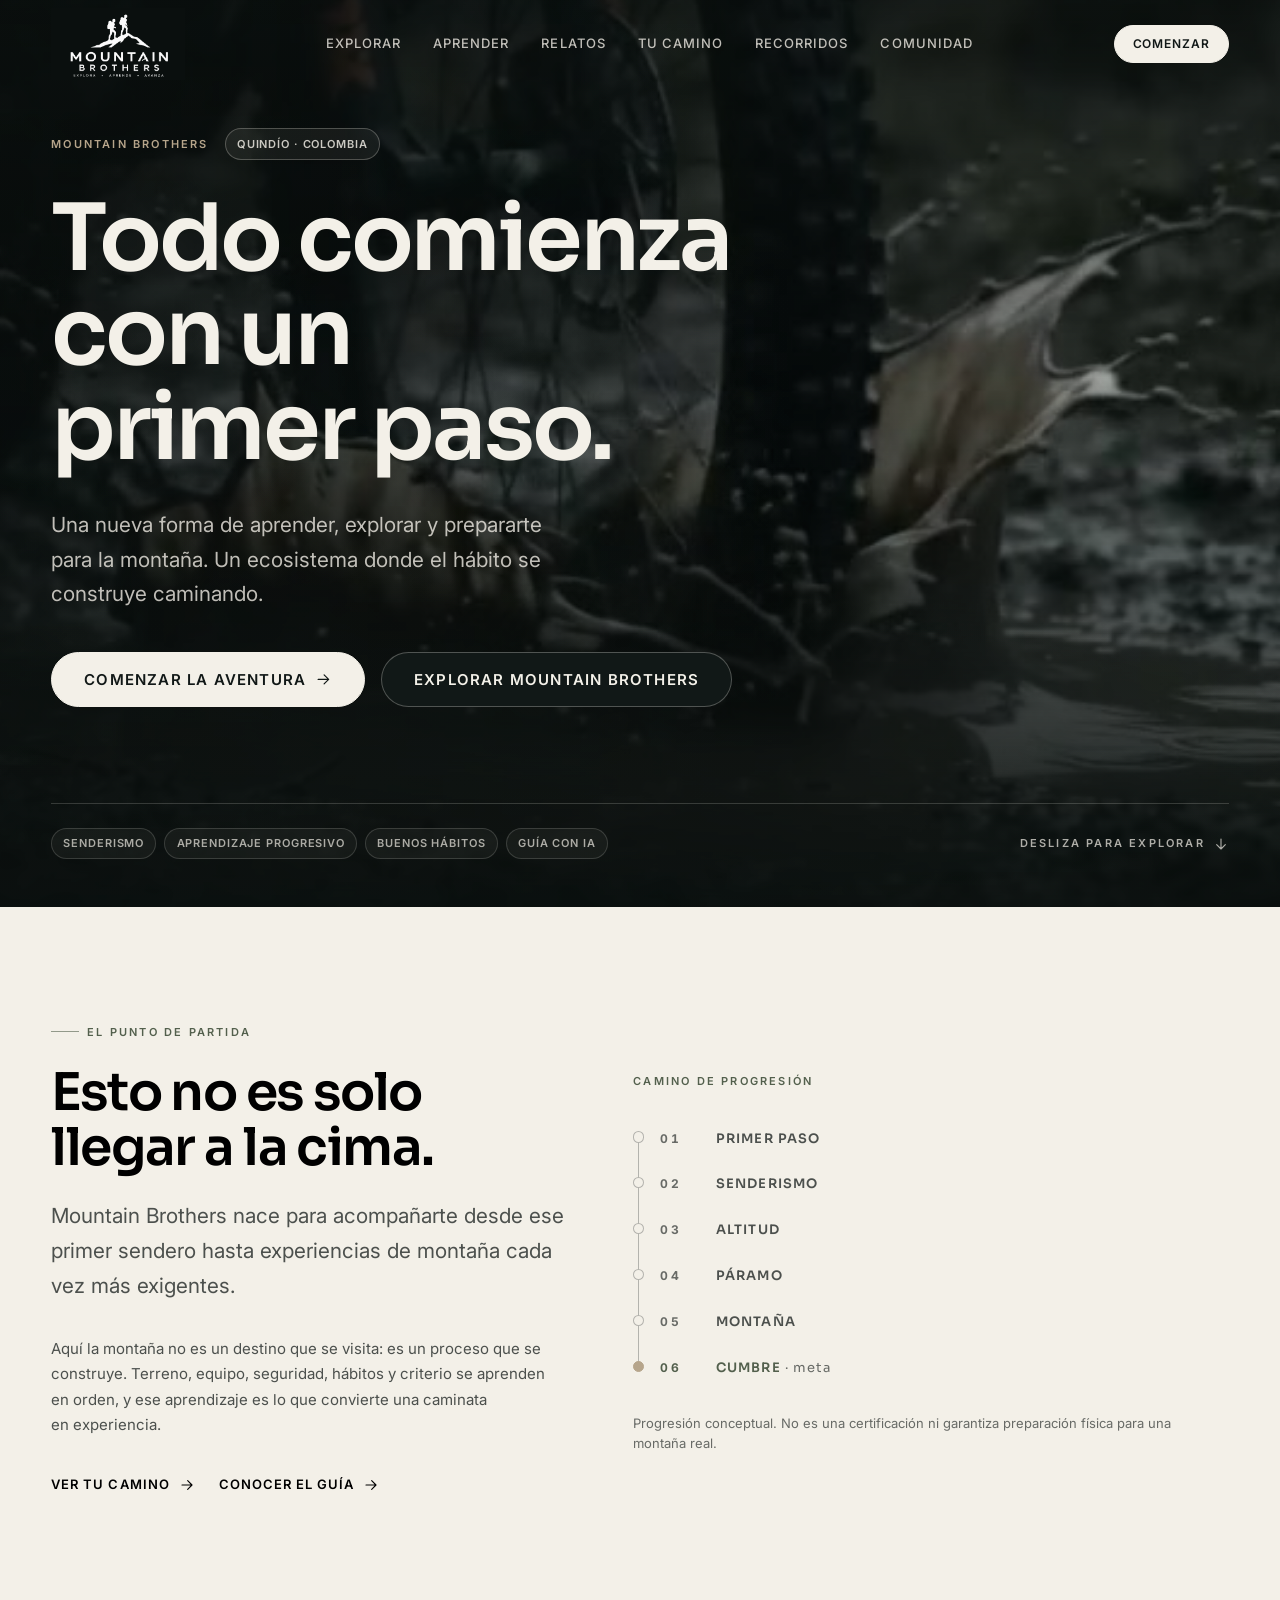
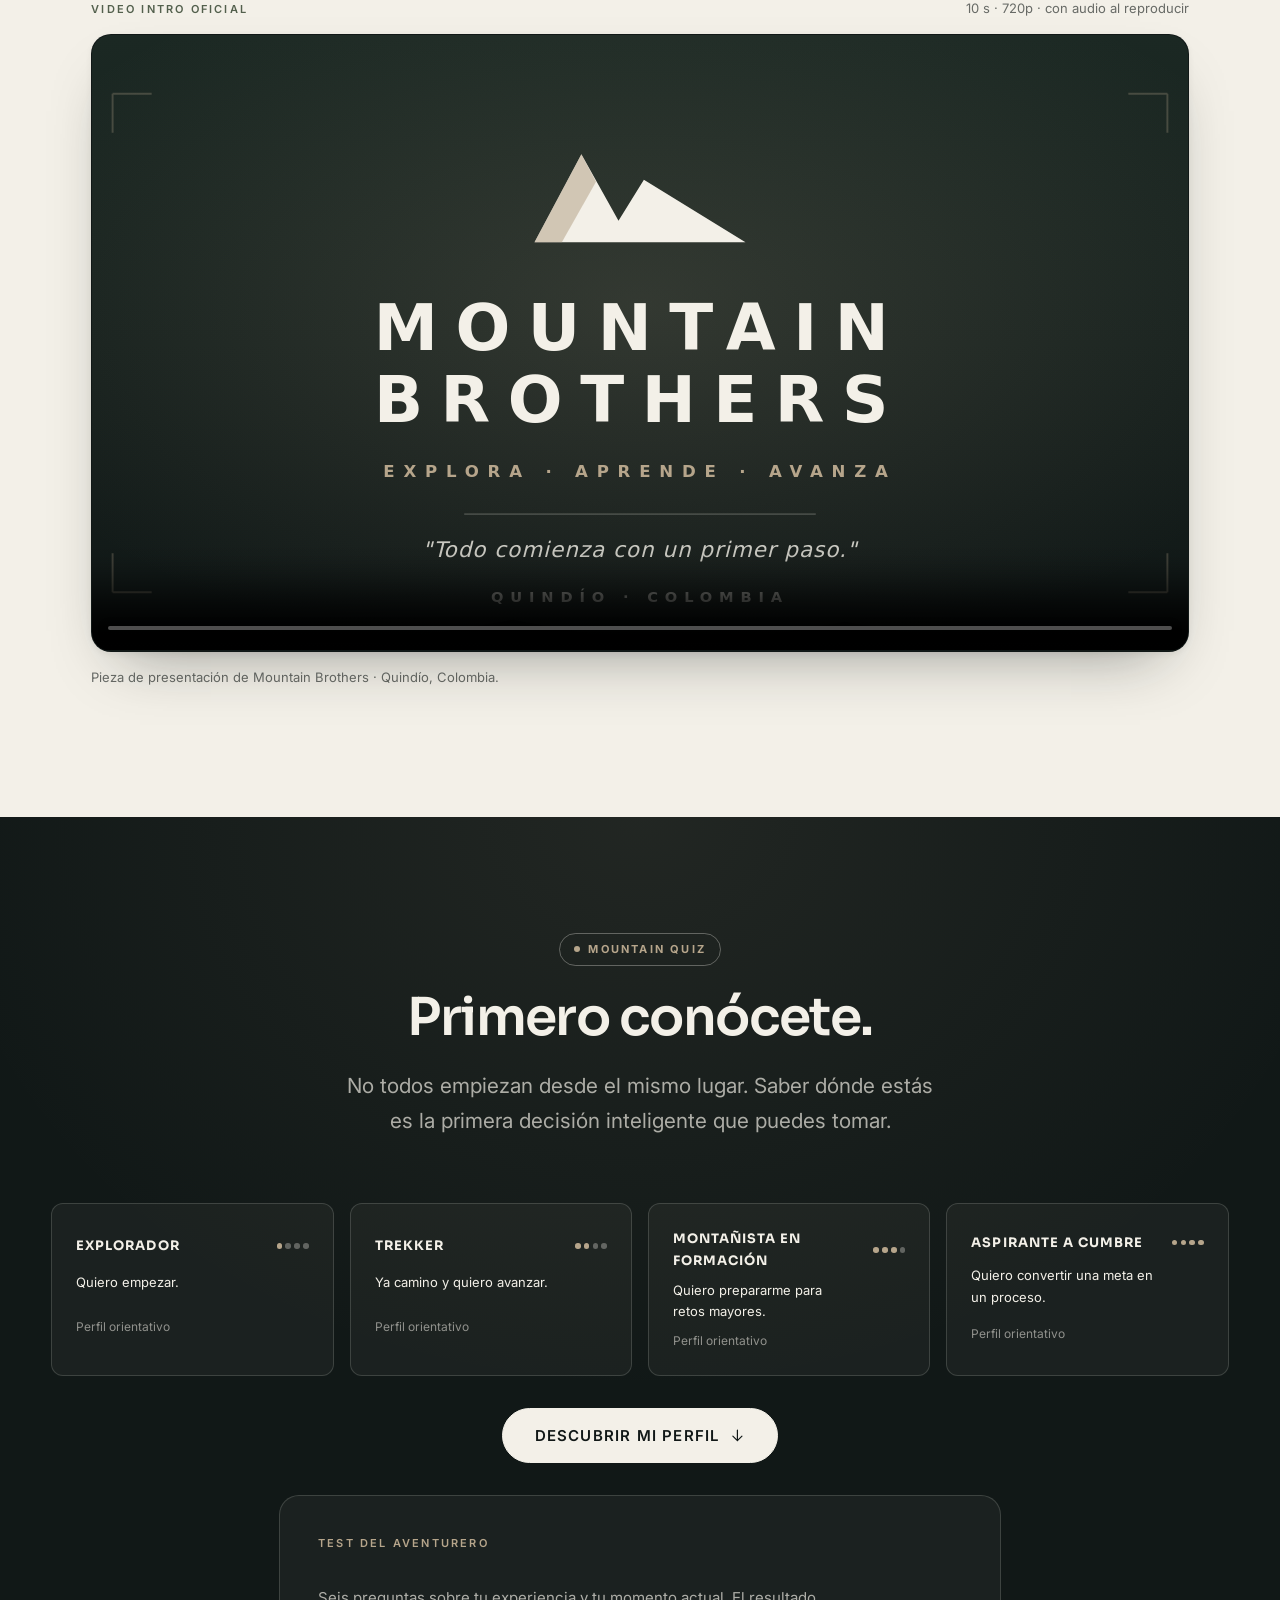
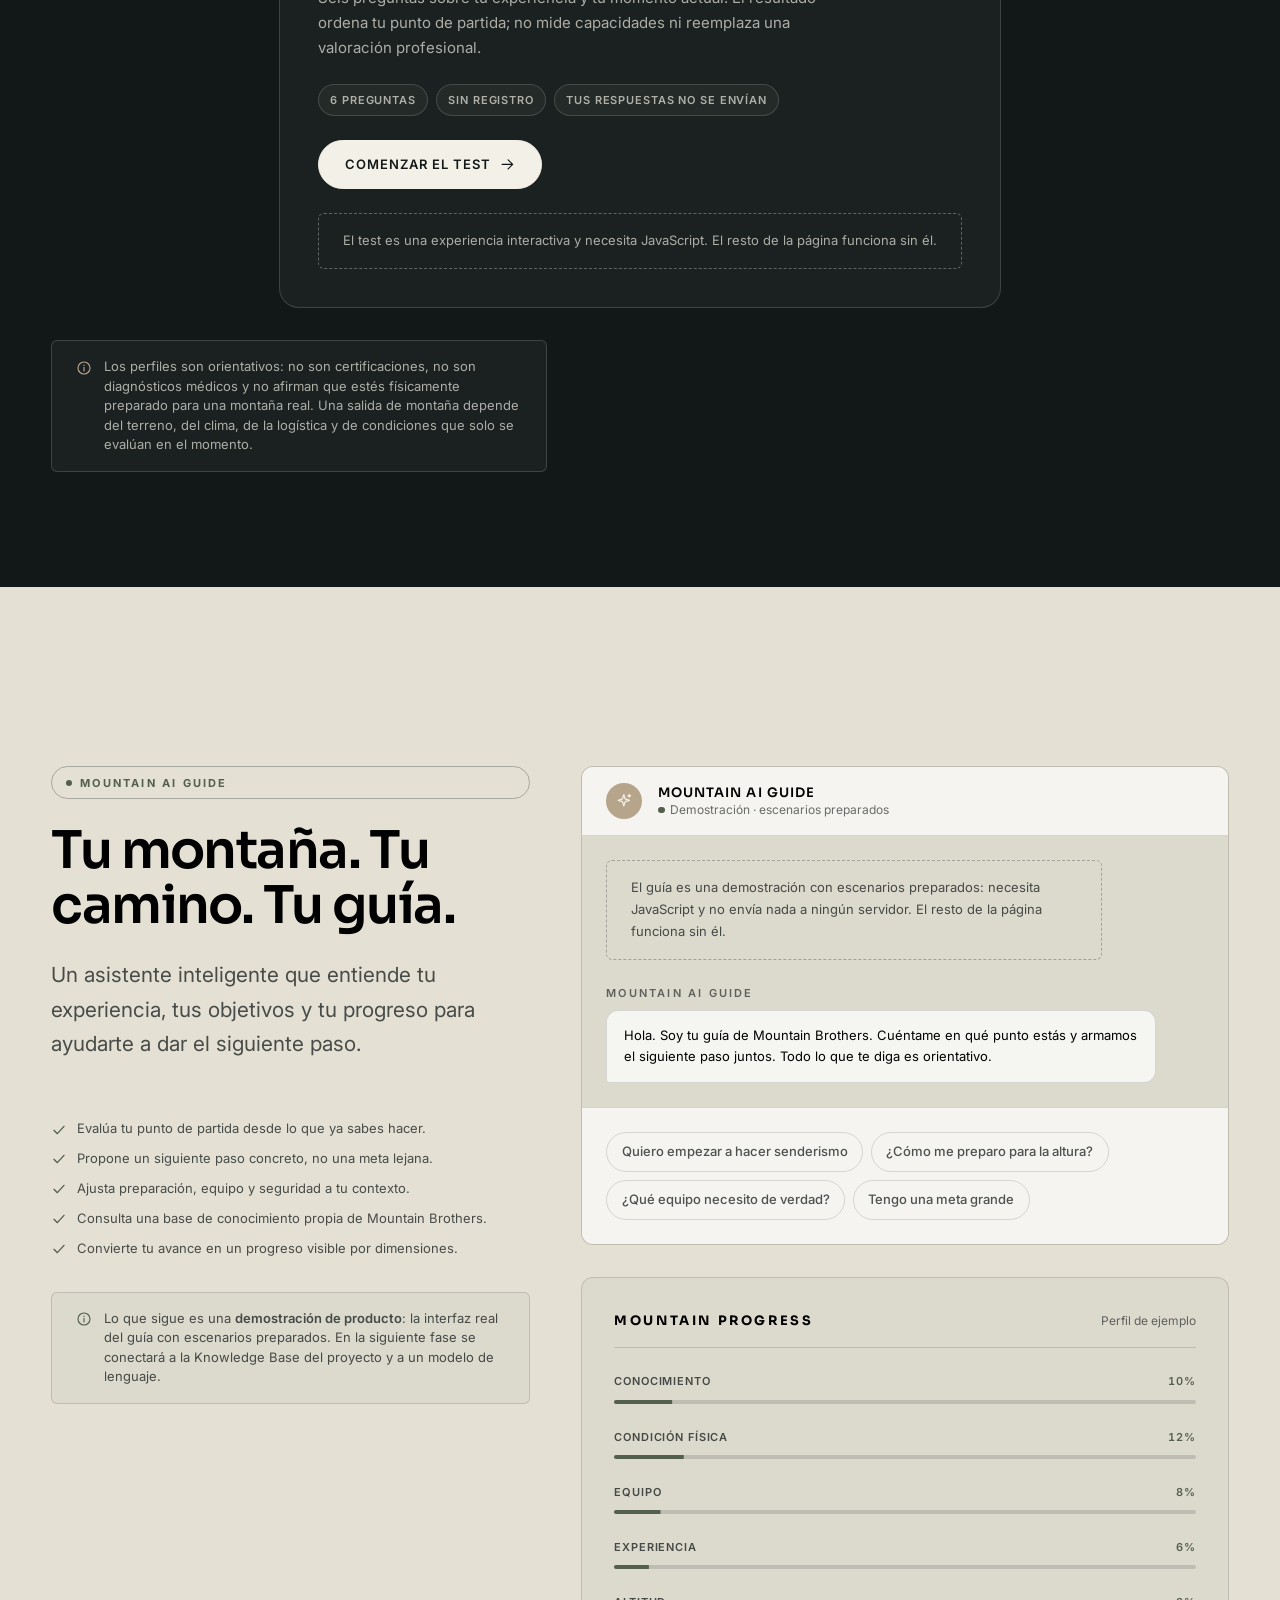
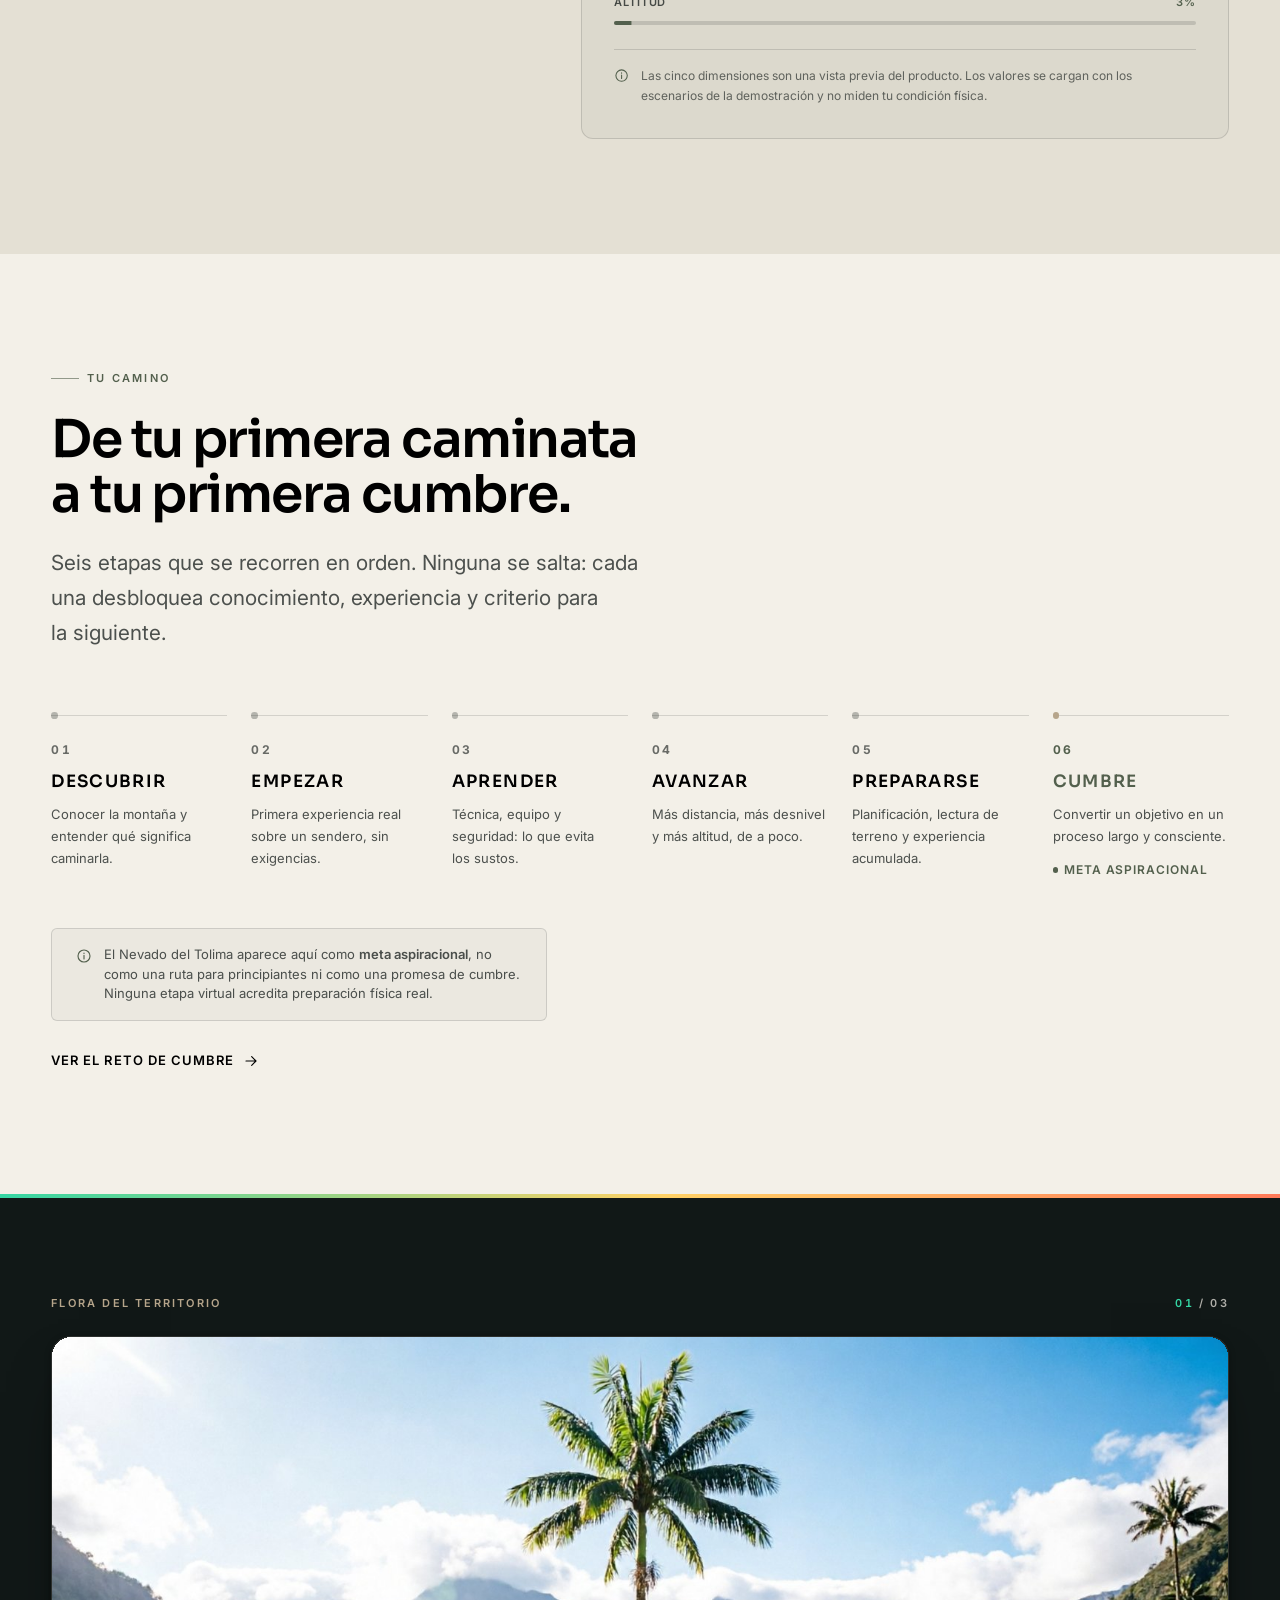
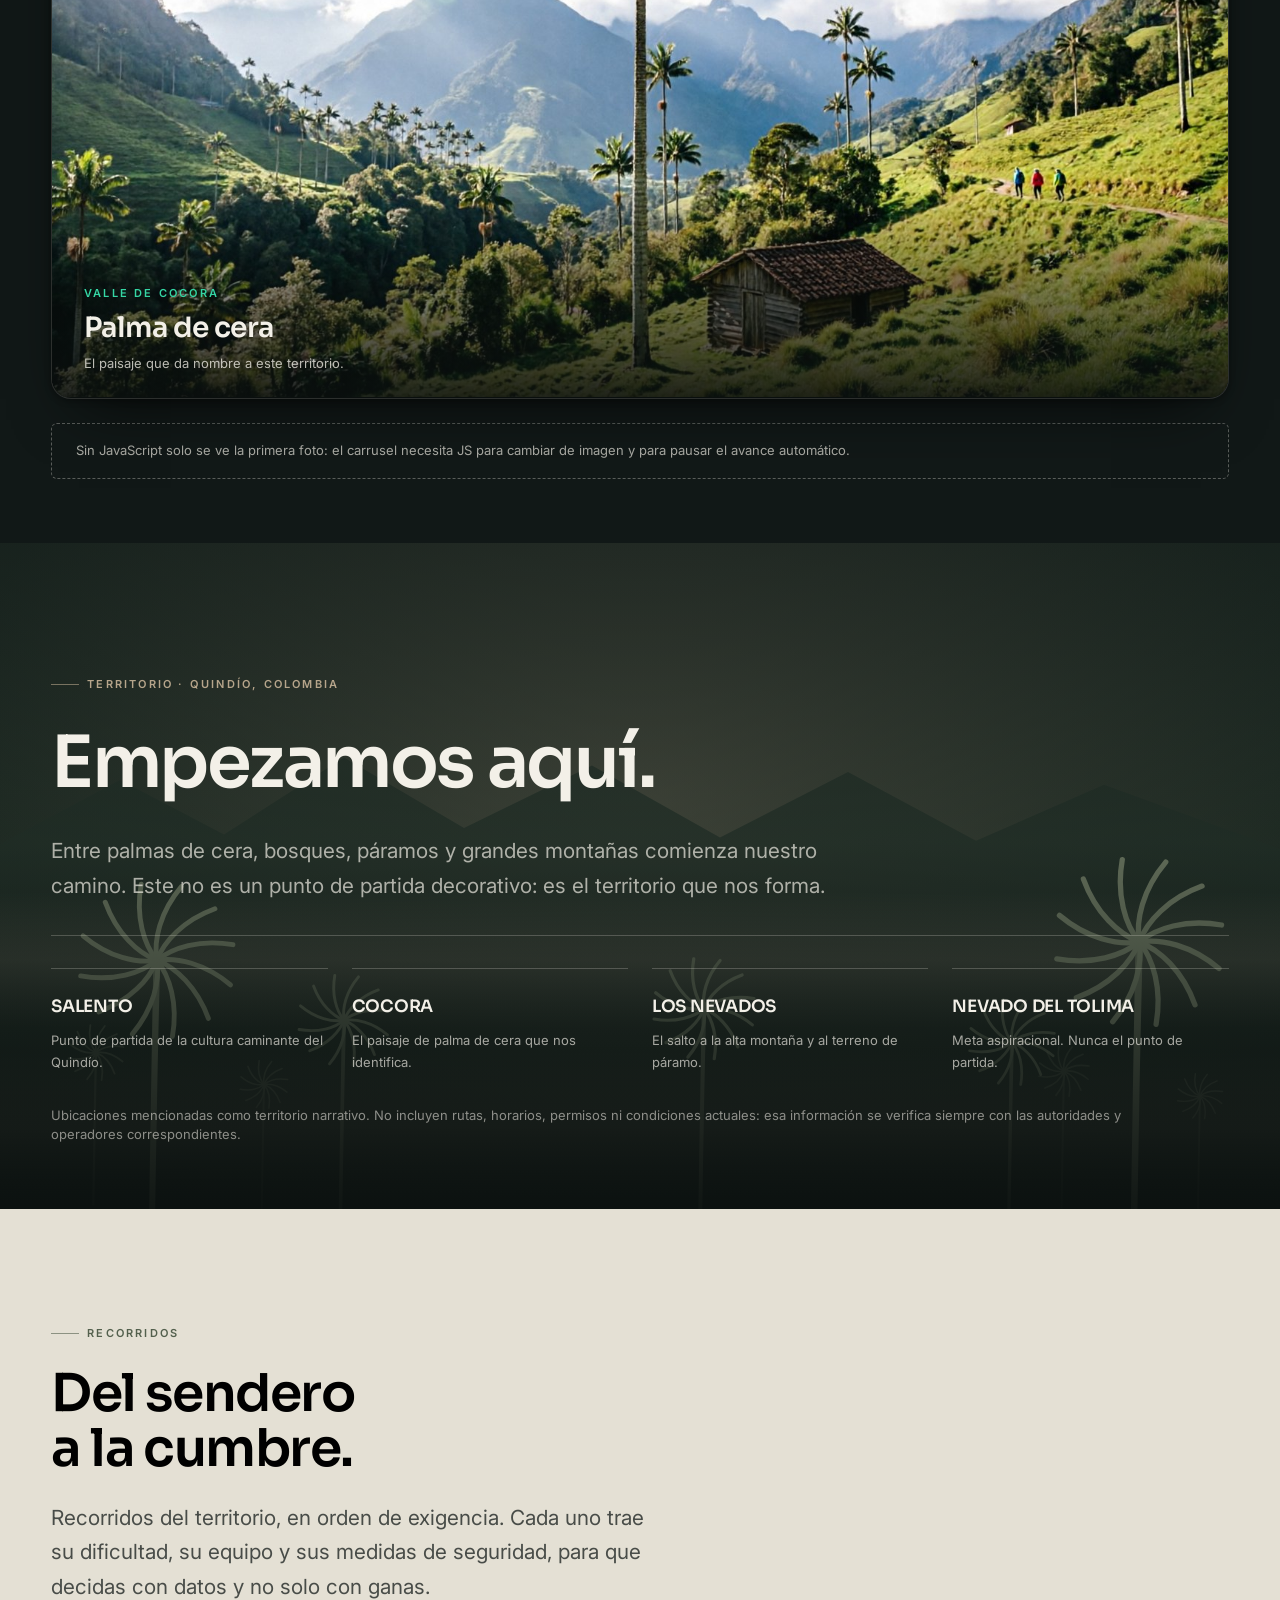
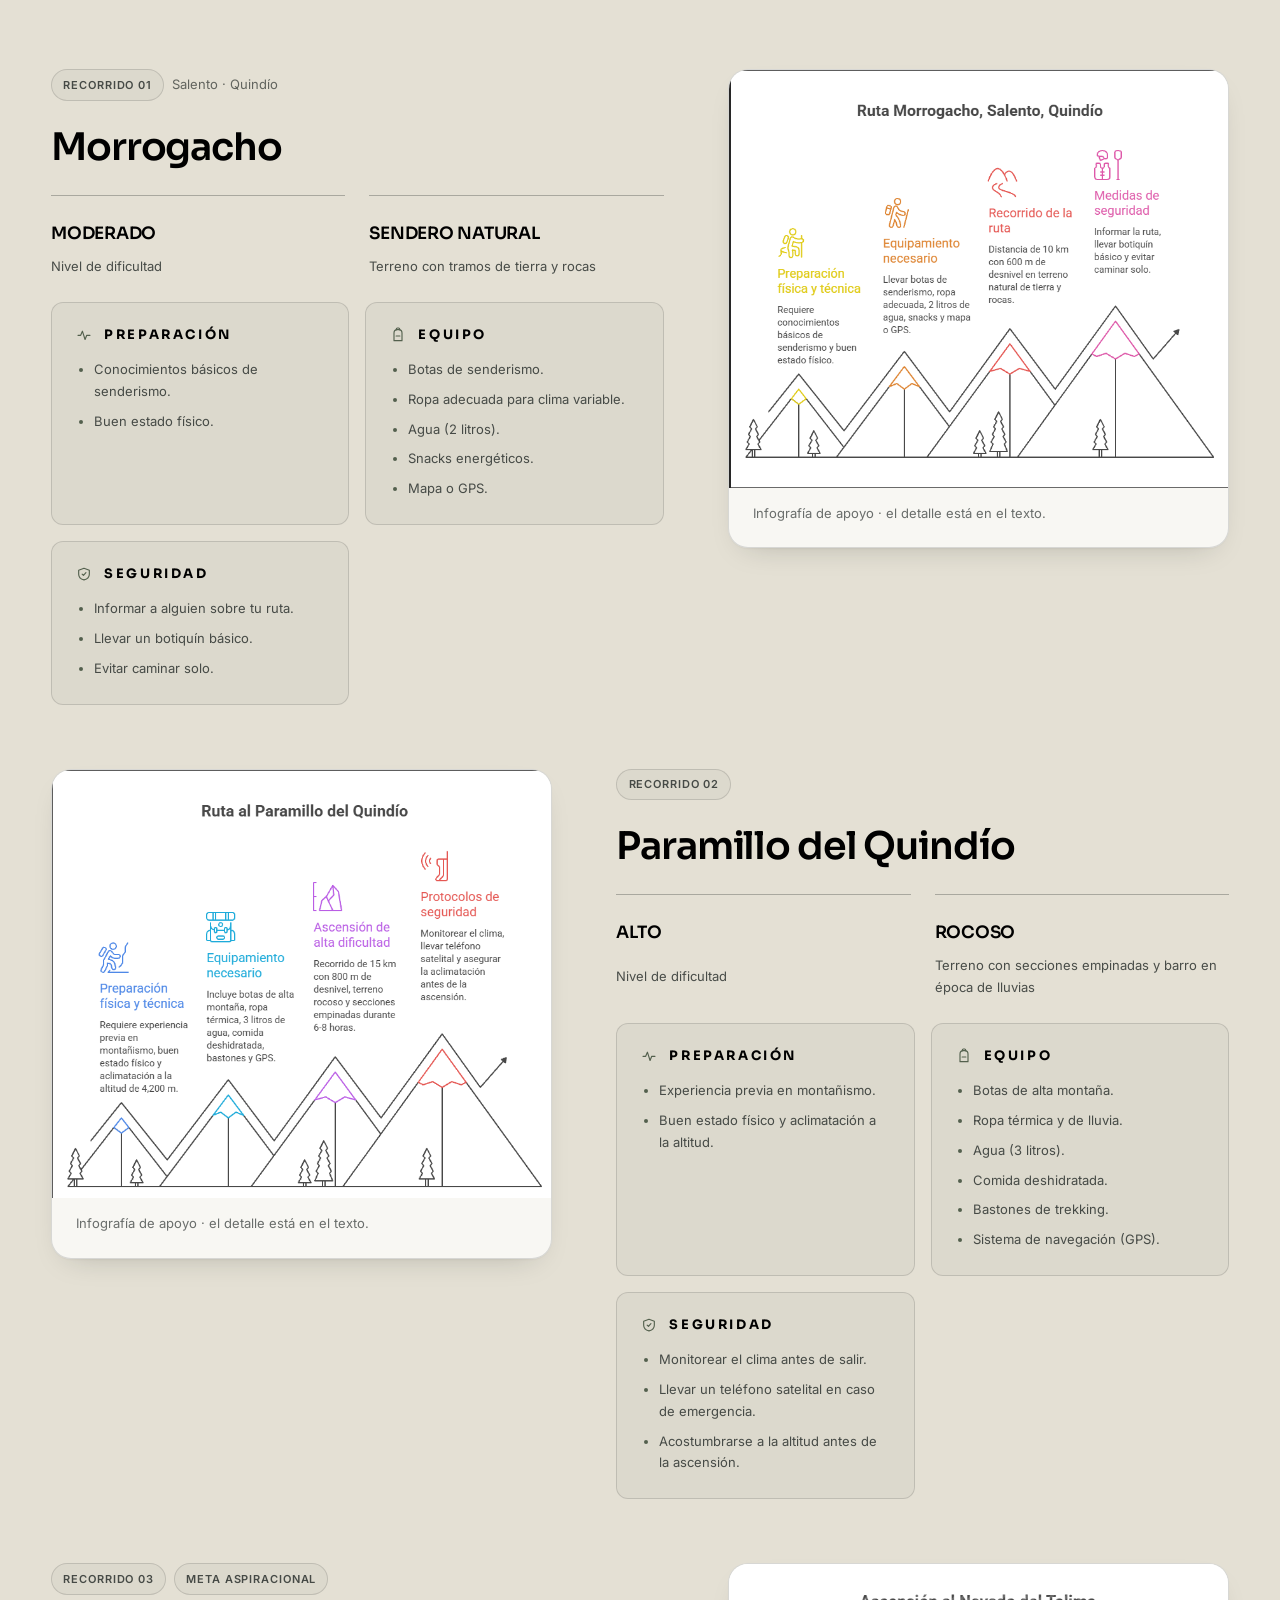
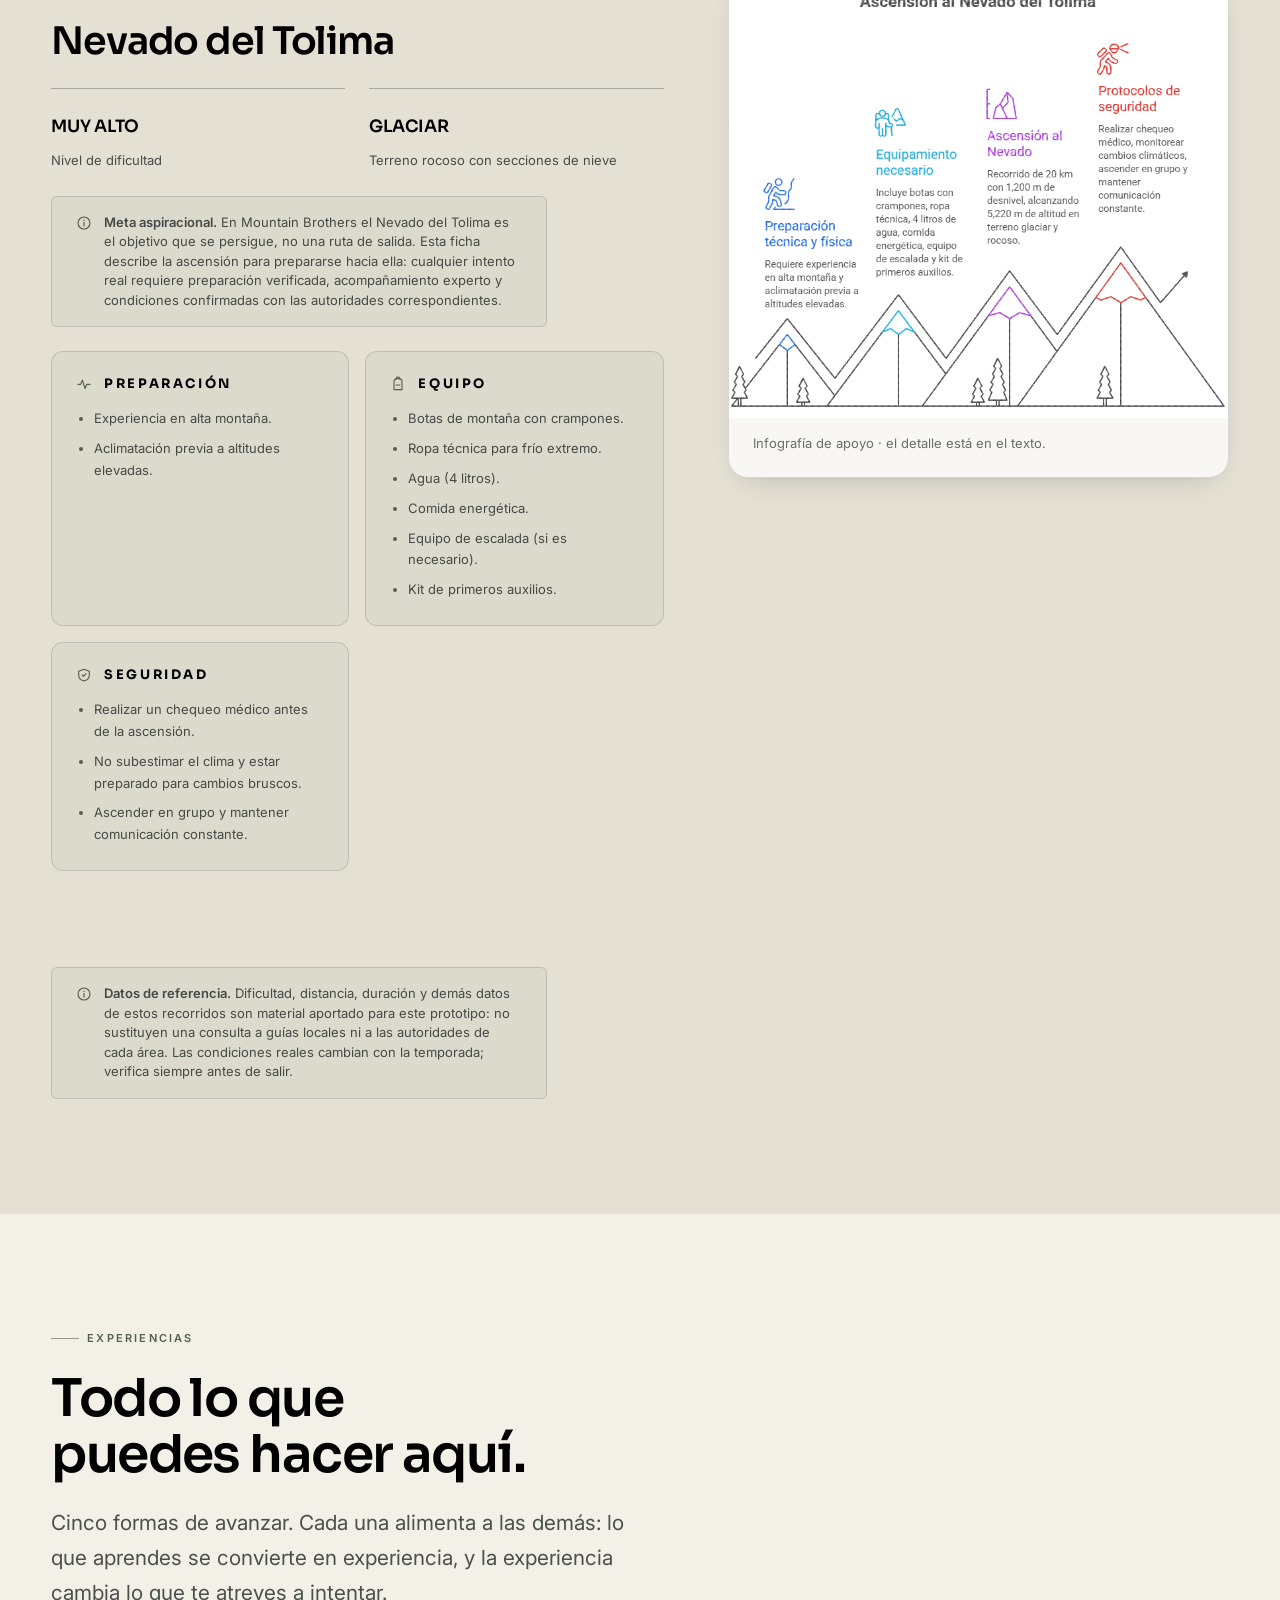
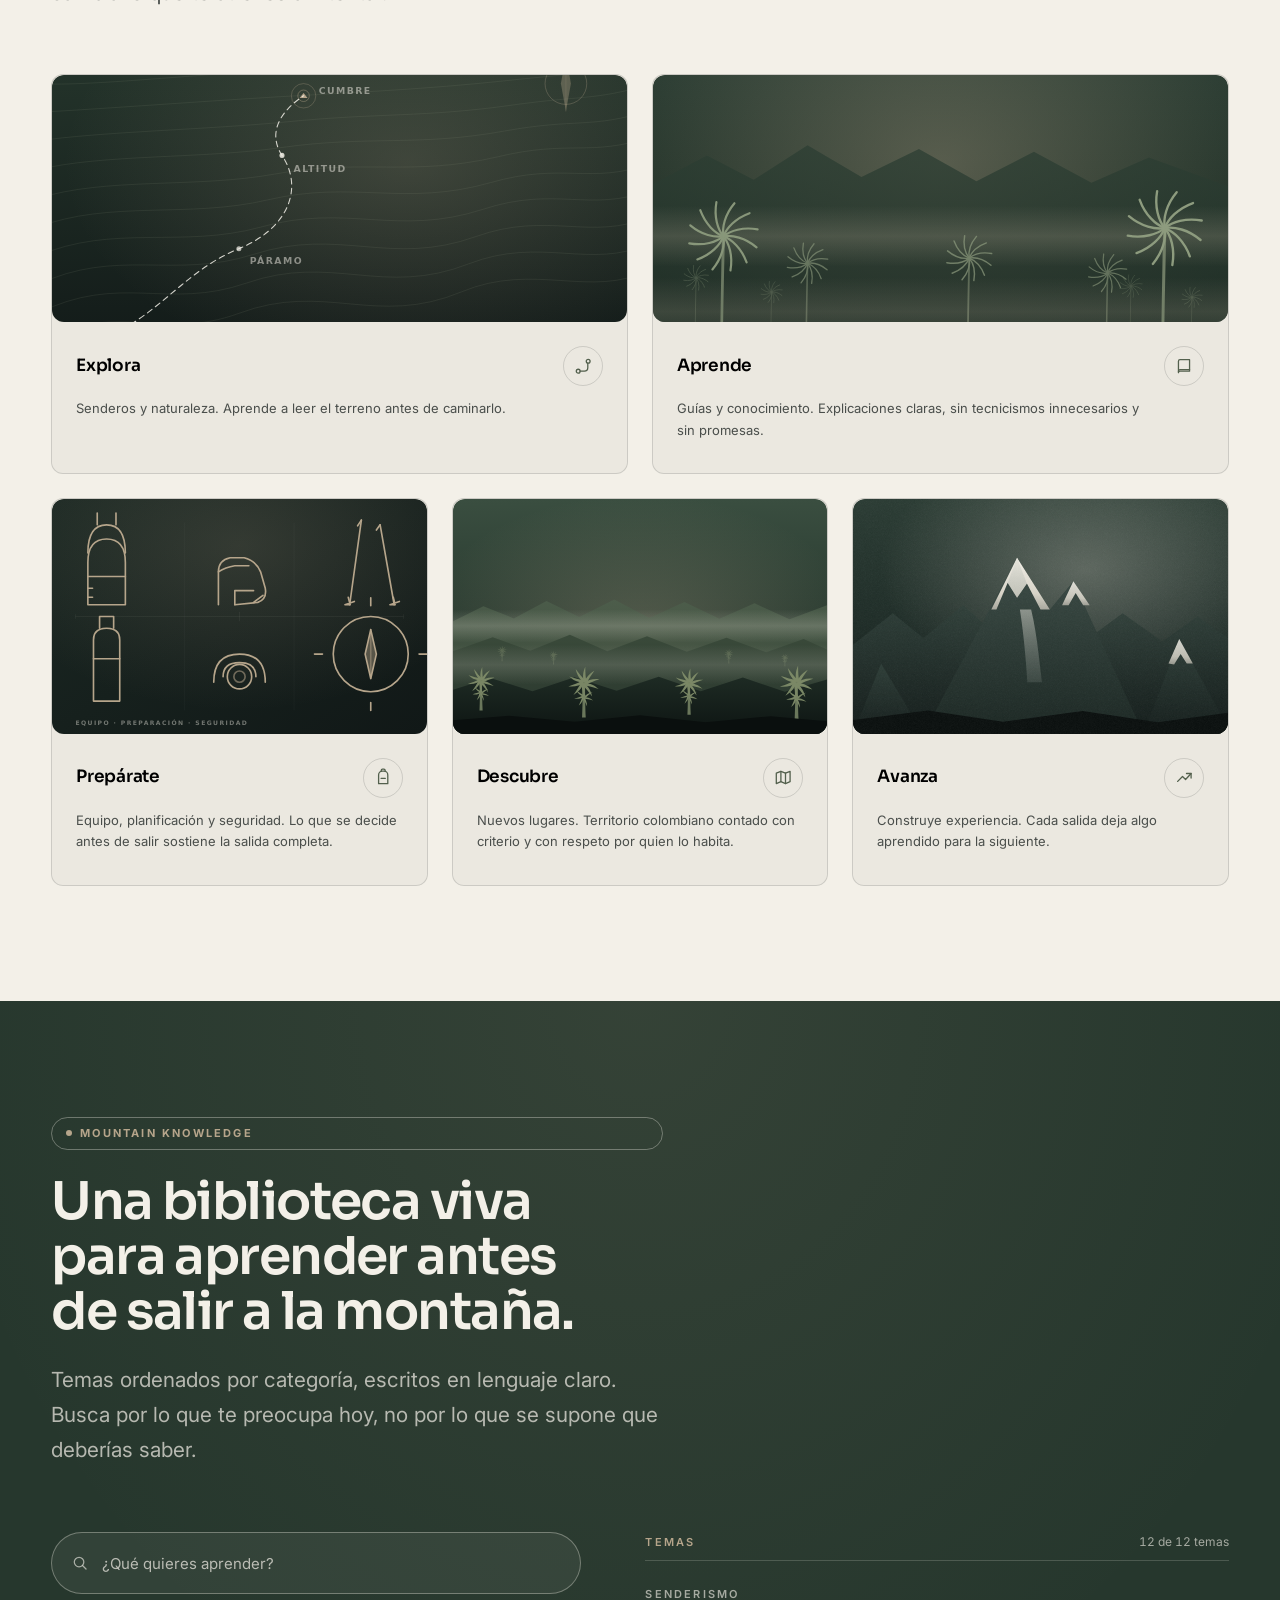
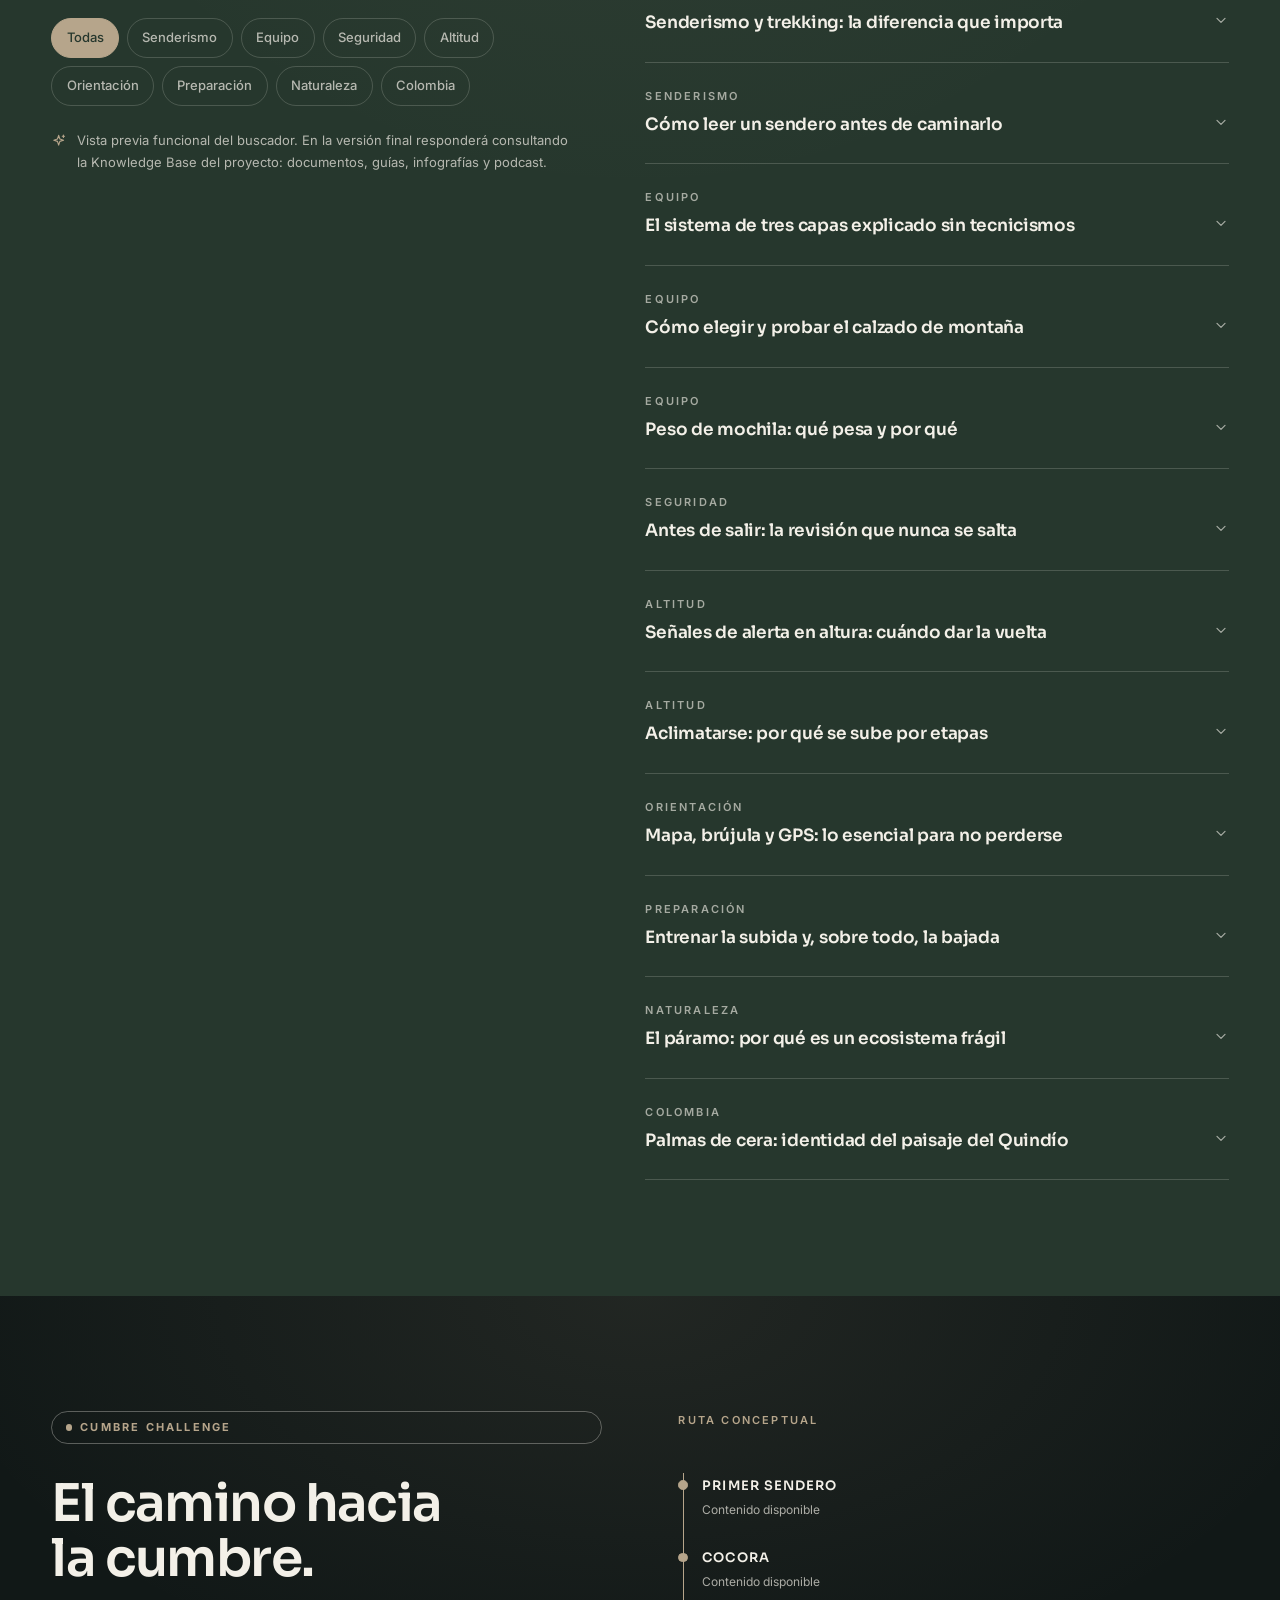
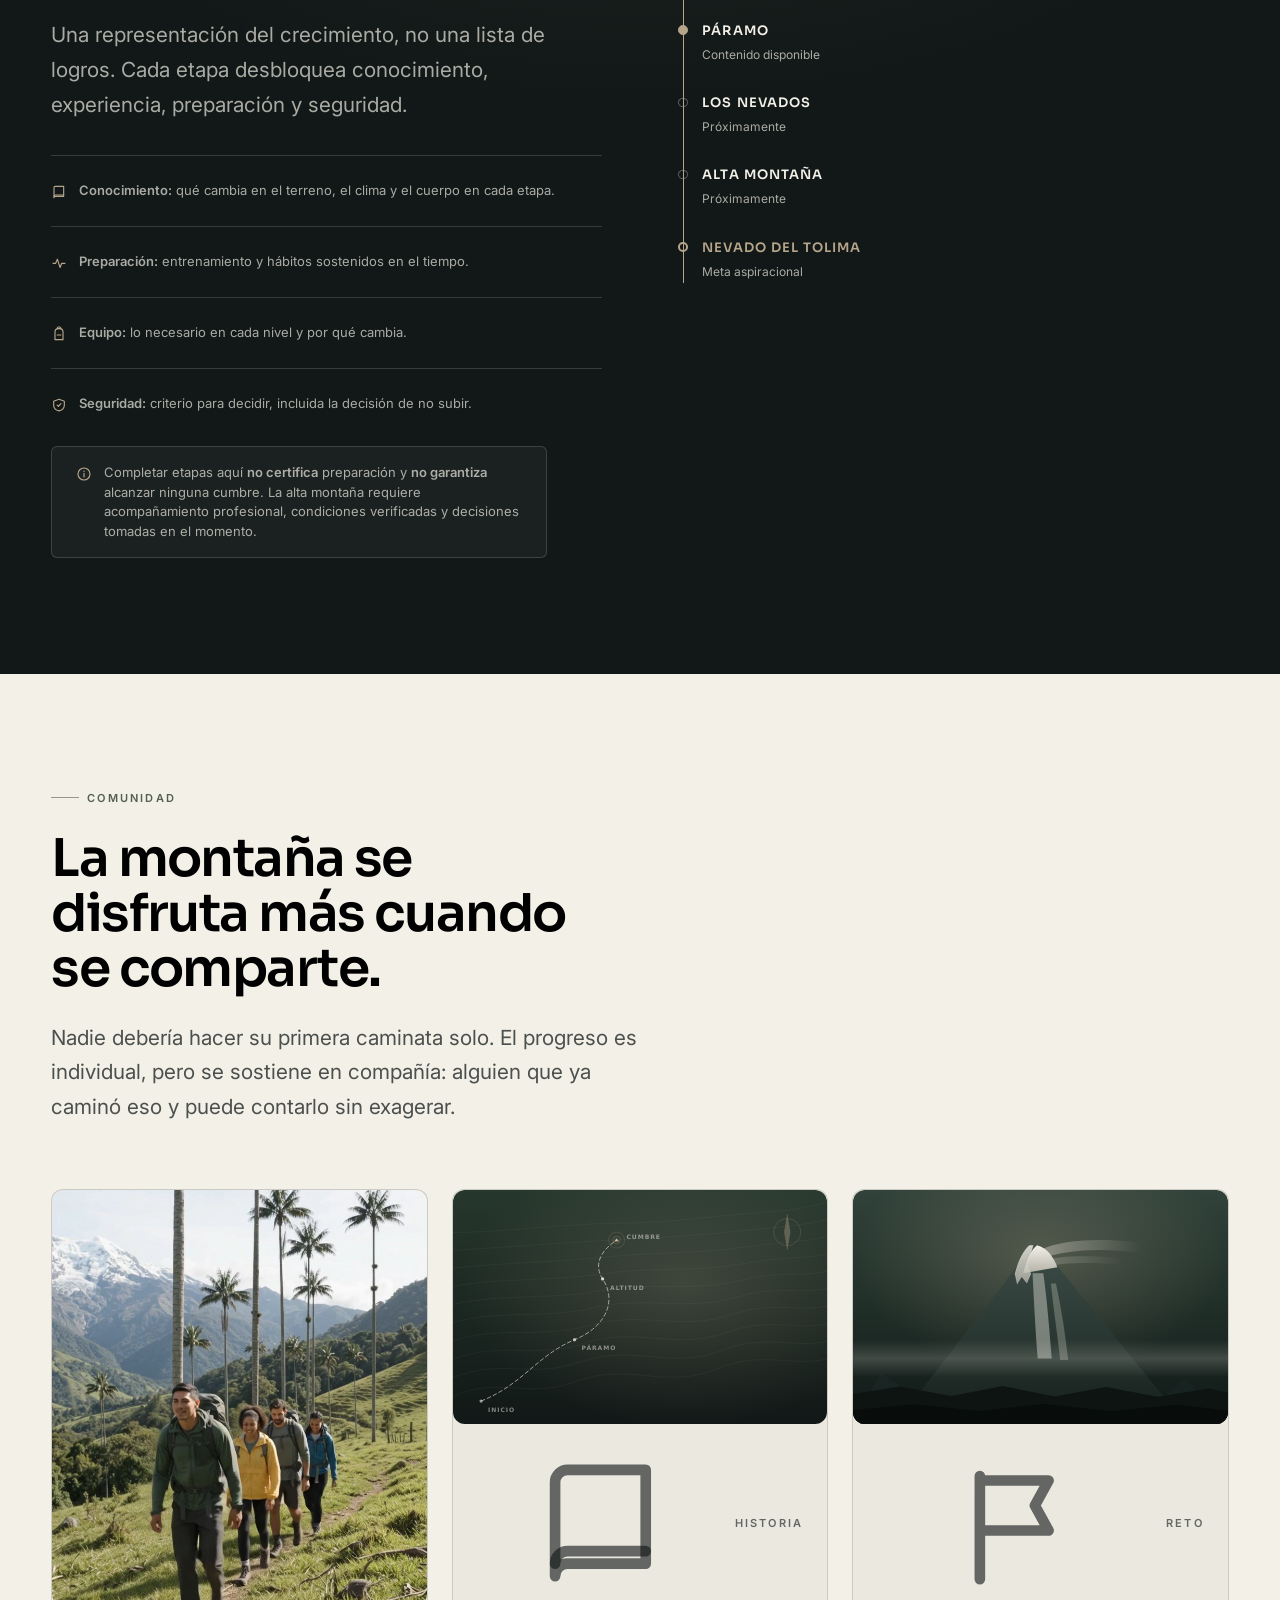
==== mountain_brothers/index.html @ ef0d1bc4 "Hero: play diferido a canplay + muted antes de autoplay (fin limbo paused/readyState4)" ====
<!DOCTYPE html>
<html lang="es" class="no-js">
<head>
  <meta charset="utf-8">
  <meta name="viewport" content="width=device-width, initial-scale=1">

  <!-- ======================================================================
       SEO
       ====================================================================== -->
  <title>Mountain Brothers | Explora. Aprende. Avanza.</title>
  <meta name="description" content="Mountain Brothers es una plataforma digital para descubrir, aprender y prepararte para experiencias de montaña desde el Quindío, Colombia.">
  <meta name="author" content="Mountain Brothers">
  <meta name="theme-color" content="#111817">
  <meta name="color-scheme" content="dark light">

  <!-- Open Graph / Twitter.
       NOTA: al publicar en un dominio real, og:image debe ser una URL absoluta. -->
  <meta property="og:type" content="website">
  <meta property="og:site_name" content="Mountain Brothers">
  <meta property="og:locale" content="es_CO">
  <meta property="og:title" content="Mountain Brothers | Explora. Aprende. Avanza.">
  <meta property="og:description" content="Una nueva forma de aprender, explorar y prepararte para la montaña. Del Quindío, Colombia, a las grandes montañas.">
  <meta property="og:image" content="assets/images/og-cover.svg">
  <meta name="twitter:card" content="summary_large_image">
  <meta name="twitter:title" content="Mountain Brothers | Explora. Aprende. Avanza.">
  <meta name="twitter:description" content="Una nueva forma de aprender, explorar y prepararte para la montaña.">
  <meta name="twitter:image" content="assets/images/og-cover.svg">

  <!-- ======================================================================
       ICONOS
       ====================================================================== -->
  <link rel="icon" href="assets/images/favicon.png" type="image/png" sizes="256x256">
  <link rel="apple-touch-icon" href="assets/images/favicon.png">

  <!-- ======================================================================
       TIPOGRAFÍA
       Sora (display) + Inter (texto). Si no hay red, el sistema de fuentes
       declarado en tokens.css mantiene el layout intacto.
       ====================================================================== -->
  <link rel="preconnect" href="https://fonts.googleapis.com">
  <link rel="preconnect" href="https://fonts.gstatic.com" crossorigin>
  <link rel="stylesheet" href="https://fonts.googleapis.com/css2?family=Sora:wght@400;500;600;700&amp;family=Inter:wght@400;500;600;700&amp;display=swap">

  <!-- ======================================================================
       ESTILOS · orden obligatorio: tokens → base → componentes → secciones
       ====================================================================== -->
  <link rel="stylesheet" href="assets/css/tokens.css">
  <link rel="stylesheet" href="assets/css/base.css">
  <link rel="stylesheet" href="assets/css/components.css">
  <link rel="stylesheet" href="assets/css/sections.css">

  <!-- Marca de JS disponible antes del primer pintado (evita flashes) -->
  <script>document.documentElement.className = document.documentElement.className.replace('no-js', 'js');</script>
</head>

<body>
  <a class="skip-link" href="#contenido">Saltar al contenido principal</a>

  <!-- ========================================================================
       SPRITE DE ICONOGRAFÍA
       Set minimalista de trazo (equivalente Lucide) embebido en el documento:
       cero peticiones de red, cero dependencias y funciona sin conexión.
       Uso: <svg aria-hidden="true"><use href="#i-check"></use></svg>
       ======================================================================== -->
  <svg hidden aria-hidden="true" focusable="false">
    <symbol id="i-arrow-right" viewBox="0 0 24 24" fill="none" stroke="currentColor" stroke-width="1.7" stroke-linecap="round" stroke-linejoin="round">
      <path d="M4.5 12h15M13 5.5l6.5 6.5-6.5 6.5"/>
    </symbol>

    <symbol id="i-arrow-left" viewBox="0 0 24 24" fill="none" stroke="currentColor" stroke-width="1.7" stroke-linecap="round" stroke-linejoin="round">
      <path d="M19.5 12h-15M11 18.5 4.5 12 11 5.5"/>
    </symbol>

    <symbol id="i-arrow-down" viewBox="0 0 24 24" fill="none" stroke="currentColor" stroke-width="1.7" stroke-linecap="round" stroke-linejoin="round">
      <path d="M12 4.5v15M5.5 13l6.5 6.5L18.5 13"/>
    </symbol>

    <symbol id="i-pause" viewBox="0 0 24 24" fill="none" stroke="currentColor" stroke-width="1.7" stroke-linecap="round" stroke-linejoin="round">
      <path d="M9.5 5.5v13M14.5 5.5v13"/>
    </symbol>

    <symbol id="i-play" viewBox="0 0 24 24" fill="none" stroke="currentColor" stroke-width="1.7" stroke-linecap="round" stroke-linejoin="round">
      <path d="M7.8 5.4 18.6 12 7.8 18.6z"/>
    </symbol>

    <symbol id="i-chevron-down" viewBox="0 0 24 24" fill="none" stroke="currentColor" stroke-width="1.9" stroke-linecap="round" stroke-linejoin="round">
      <path d="m6 9.5 6 6 6-6"/>
    </symbol>

    <symbol id="i-check" viewBox="0 0 24 24" fill="none" stroke="currentColor" stroke-width="2" stroke-linecap="round" stroke-linejoin="round">
      <path d="m4.5 12.5 5 5 10-11"/>
    </symbol>

    <symbol id="i-info" viewBox="0 0 24 24" fill="none" stroke="currentColor" stroke-width="1.7" stroke-linecap="round" stroke-linejoin="round">
      <circle cx="12" cy="12" r="9"/>
      <path d="M12 11v5.5M12 7.6v.6"/>
    </symbol>

    <symbol id="i-refresh" viewBox="0 0 24 24" fill="none" stroke="currentColor" stroke-width="1.7" stroke-linecap="round" stroke-linejoin="round">
      <path d="M20.5 12a8.5 8.5 0 1 1-2.6-6.1"/>
      <path d="M21 3.5V9h-5.5"/>
    </symbol>

    <symbol id="i-menu" viewBox="0 0 24 24" fill="none" stroke="currentColor" stroke-width="1.7" stroke-linecap="round">
      <path d="M4 7h16M4 12h16M4 17h16"/>
    </symbol>

    <symbol id="i-close" viewBox="0 0 24 24" fill="none" stroke="currentColor" stroke-width="1.7" stroke-linecap="round">
      <path d="M6 6l12 12M18 6L6 18"/>
    </symbol>

    <symbol id="i-mountain" viewBox="0 0 24 24" fill="none" stroke="currentColor" stroke-width="1.7" stroke-linecap="round" stroke-linejoin="round">
      <path d="M2.5 19.5 12 6l4.2 6.2L18.6 9.4l3 10.1z"/>
      <path d="m9 19.5 3-4.4"/>
    </symbol>

    <symbol id="i-route" viewBox="0 0 24 24" fill="none" stroke="currentColor" stroke-width="1.7" stroke-linecap="round" stroke-linejoin="round">
      <circle cx="5.5" cy="18.5" r="2.5"/>
      <circle cx="18.5" cy="5.5" r="2.5"/>
      <path d="M8 18.5h5.5A4.5 4.5 0 0 0 18 14V8"/>
    </symbol>

    <symbol id="i-book" viewBox="0 0 24 24" fill="none" stroke="currentColor" stroke-width="1.7" stroke-linecap="round" stroke-linejoin="round">
      <path d="M4.5 5.5a2 2 0 0 1 2-2h12.5v15H6.5a2 2 0 0 0-2 2z"/>
      <path d="M4.5 18.5a2 2 0 0 1 2-2h12.5"/>
    </symbol>

    <symbol id="i-shield" viewBox="0 0 24 24" fill="none" stroke="currentColor" stroke-width="1.7" stroke-linecap="round" stroke-linejoin="round">
      <path d="M12 3.4 20 6.4v5.8c0 4.4-3.3 7.4-8 8.6-4.7-1.2-8-4.2-8-8.6V6.4z"/>
      <path d="m9.2 12.1 2 2 3.7-4.1"/>
    </symbol>

    <symbol id="i-trending" viewBox="0 0 24 24" fill="none" stroke="currentColor" stroke-width="1.7" stroke-linecap="round" stroke-linejoin="round">
      <path d="M3.5 17.5 9.8 11l4 4L21 7.2"/>
      <path d="M15 7.2h6v6"/>
    </symbol>

    <symbol id="i-map" viewBox="0 0 24 24" fill="none" stroke="currentColor" stroke-width="1.7" stroke-linecap="round" stroke-linejoin="round">
      <path d="M9 4.3 3 6.7v13.6l6-2.4 6 2.4 6-2.4V4.3l-6 2.4z"/>
      <path d="M9 4.3v13.6M15 6.7v13.6"/>
    </symbol>

    <symbol id="i-users" viewBox="0 0 24 24" fill="none" stroke="currentColor" stroke-width="1.7" stroke-linecap="round" stroke-linejoin="round">
      <circle cx="9.2" cy="8.2" r="3.4"/>
      <path d="M3 19.2c0-3.4 2.8-5.6 6.2-5.6s6.2 2.2 6.2 5.6"/>
      <path d="M16.4 5.2a3.4 3.4 0 0 1 0 6.4M17.8 14c2.1.7 3.4 2.5 3.4 5.2"/>
    </symbol>

    <symbol id="i-search" viewBox="0 0 24 24" fill="none" stroke="currentColor" stroke-width="1.7" stroke-linecap="round" stroke-linejoin="round">
      <circle cx="11" cy="11" r="6.5"/>
      <path d="m16 16 4.5 4.5"/>
    </symbol>

    <symbol id="i-sparkles" viewBox="0 0 24 24" fill="none" stroke="currentColor" stroke-width="1.7" stroke-linecap="round" stroke-linejoin="round">
      <path d="m11.5 3.5 1.8 5.5 5.5 1.8-5.5 1.8-1.8 5.5-1.8-5.5-5.5-1.8 5.5-1.8z"/>
      <path d="M18.6 3.2v3.4M16.9 4.9h3.4"/>
    </symbol>

    <symbol id="i-backpack" viewBox="0 0 24 24" fill="none" stroke="currentColor" stroke-width="1.7" stroke-linecap="round" stroke-linejoin="round">
      <path d="M6 9a5 5 0 0 1 5-5h2a5 5 0 0 1 5 5v11.5H6z"/>
      <path d="M9.5 4.2V3a1.5 1.5 0 0 1 1.5-1.5h2A1.5 1.5 0 0 1 14.5 3v1.2"/>
      <path d="M9.2 13.5h5.6"/>
    </symbol>

    <symbol id="i-activity" viewBox="0 0 24 24" fill="none" stroke="currentColor" stroke-width="1.7" stroke-linecap="round" stroke-linejoin="round">
      <path d="M3 12.5h4l2.6-6.2 4 12.4 2.5-6.2H21"/>
    </symbol>

    <symbol id="i-target" viewBox="0 0 24 24" fill="none" stroke="currentColor" stroke-width="1.7" stroke-linecap="round" stroke-linejoin="round">
      <circle cx="12" cy="12" r="8.5"/>
      <circle cx="12" cy="12" r="3.6"/>
    </symbol>

    <symbol id="i-flag" viewBox="0 0 24 24" fill="none" stroke="currentColor" stroke-width="1.7" stroke-linecap="round" stroke-linejoin="round">
      <path d="M6 21V4.5M6 5.2h11l-2.2 4 2.2 4H6"/>
    </symbol>

    <symbol id="i-send" viewBox="0 0 24 24" fill="none" stroke="currentColor" stroke-width="1.7" stroke-linecap="round" stroke-linejoin="round">
      <path d="M21 3.5 3.2 10.6l6.7 2.6 2.6 6.8z"/>
      <path d="M21 3.5 9.9 13.2"/>
    </symbol>

    <symbol id="i-audio" viewBox="0 0 24 24" fill="none" stroke="currentColor" stroke-width="1.7" stroke-linecap="round" stroke-linejoin="round">
      <path d="M9.5 4.5v15L4.5 14H2.5"/>
      <path d="M14.5 4.5v15l5-5.5h2"/>
      <circle cx="12" cy="12" r="3"/>
    </symbol>

    <symbol id="i-video" viewBox="0 0 24 24" fill="none" stroke="currentColor" stroke-width="1.7" stroke-linecap="round" stroke-linejoin="round">
      <path d="M18 7l4 5-4 5V7z"/>
      <rect x="3" y="6" width="13" height="12" rx="2"/>
    </symbol>

  </svg>


  <!-- ========================================================================
       NAVEGACIÓN
       Transparente sobre el hero; al hacer scroll se vuelve translúcida con
       blur. Siempre "claro sobre oscuro": sin parpadeos al cambiar de sección.
       ======================================================================== -->
  <header class="site-nav is-dark" data-nav data-state="top">
    <div class="container site-nav__inner">
      <a class="brand" href="#top">
        <img
          class="brand__mark"
          src="assets/images/logo-mb.png"
          data-image="logo"
          alt="Mountain Brothers · Explora · Aprende · Avanza"
          width="1708" height="921" decoding="async">
        <span class="sr-only">— ir al inicio</span>
      </a>

      <nav class="nav-links" aria-label="Navegación principal">
        <a class="nav-links__item" href="#explorar">Explorar</a>
        <a class="nav-links__item" href="#aprender">Aprender</a>
        <a class="nav-links__item" href="#relatos">Relatos</a>
        <a class="nav-links__item" href="#camino">Tu camino</a>
        <a class="nav-links__item" href="#recorridos">Recorridos</a>
        <a class="nav-links__item" href="#comunidad">Comunidad</a>
      </nav>

      <div class="site-nav__actions">
        <a class="btn btn--primary btn--sm site-nav__cta" href="#primer-paso">Comenzar</a>
        <button
          class="btn-icon nav-toggle"
          type="button"
          data-nav-toggle
          aria-expanded="false"
          aria-controls="menu-movil"
          aria-label="Abrir menú de navegación">
          <svg data-icon-menu aria-hidden="true"><use href="#i-menu"></use></svg>
          <svg data-icon-close aria-hidden="true"><use href="#i-close"></use></svg>
        </button>
      </div>
    </div>
  </header>

  <div
    class="nav-drawer is-dark"
    id="menu-movil"
    data-nav-drawer
    data-open="false"
    aria-hidden="true"
    aria-label="Menú de navegación móvil">
    <nav class="nav-drawer__list" aria-label="Secciones">
<a class="nav-drawer__link" href="#explorar"><span class="nav-drawer__index">01</span>Explorar</a>
        <a class="nav-drawer__link" href="#aprender"><span class="nav-drawer__index">02</span>Aprender</a>
        <a class="nav-drawer__link" href="#relatos"><span class="nav-drawer__index">03</span>Relatos</a>
        <a class="nav-drawer__link" href="#camino"><span class="nav-drawer__index">04</span>Tu camino</a>
        <a class="nav-drawer__link" href="#recorridos"><span class="nav-drawer__index">05</span>Recorridos</a>
        <a class="nav-drawer__link" href="#comunidad"><span class="nav-drawer__index">06</span>Comunidad</a>
    </nav>
    <div class="nav-drawer__foot">
      <a class="btn btn--primary" href="#primer-paso">
        Comenzar
        <svg aria-hidden="true"><use href="#i-arrow-right"></use></svg>
      </a>
      <p class="meta">Quindío · Colombia</p>
    </div>
  </div>

  <main id="contenido">

    <!-- ======================================================================
         1 · HERO
         ====================================================================== -->
    <section class="hero is-dark" id="top" aria-labelledby="hero-title">
      <div class="hero__bg" data-parallax>
        <!-- Respaldo: primer frame del video. Si el video no carga o el
             navegador bloquea el autoplay, el hero conserva esta imagen. -->
        <img
          src="assets/images/fondo-lp-poster.jpg"
          data-image="fondo-lp-poster"
          alt="Rueda de bicicleta de montaña salpicando barro en un charco, fondo oscuro."
          width="770" height="436" decoding="async" fetchpriority="high">

        <!-- Video de fondo del hero: silenciado y en bucle. Si no carga o el
             navegador bloquea el autoplay, queda la imagen de respaldo.
             Con prefers-reduced-motion, MB.video lo pausa y manda el póster.
             OJO: muted debe ir ANTES de autoplay en el HTML para que el
             autoplay-policy lo acepte desde el parseo. -->
        <video
          data-video="heroBg"
          data-autoplay
          src="assets/videos/fondo-lp.mp4"
          poster="assets/images/fondo-lp-poster.jpg"
          muted autoplay loop playsinline preload="metadata" disablepictureinpicture
          aria-hidden="true" tabindex="-1"></video>
      </div>
      <div class="hero__scrim" aria-hidden="true"></div>

      <div class="container">
        <div class="hero__inner">
          <div class="hero__label">
            <span class="eyebrow eyebrow--bare">Mountain Brothers</span>
            <span class="tag">Quindío · Colombia</span>
          </div>

          <h1 class="hero__title" id="hero-title">Todo comienza con un primer paso.</h1>

          <p class="hero__subhead">
            Una nueva forma de aprender, explorar y prepararte para la montaña.
            Un ecosistema donde el hábito se construye caminando.
          </p>

          <div class="hero__actions">
            <a class="btn btn--primary btn--lg" href="#primer-paso">
              Comenzar la aventura
              <svg aria-hidden="true"><use href="#i-arrow-right"></use></svg>
            </a>
            <a class="btn btn--on-image btn--lg" href="#explorar">Explorar Mountain Brothers</a>
          </div>
        </div>

        <div class="hero__foot">
          <ul class="hero__badges">
            <li class="tag">Senderismo</li>
            <li class="tag">Aprendizaje progresivo</li>
            <li class="tag">Buenos hábitos</li>
            <li class="tag">Guía con IA</li>
          </ul>

          <a class="scroll-cue" href="#primer-paso">
            Desliza para explorar
            <svg aria-hidden="true"><use href="#i-arrow-down"></use></svg>
          </a>
        </div>
      </div>
    </section>

    <!-- ======================================================================
         2 · INTRO · "Esto no es solo llegar a la cima"
         ====================================================================== -->
    <section class="section" id="primer-paso" aria-labelledby="intro-title">
      <div class="container">
        <div class="split">
          <div class="stack stack--xl">
            <div class="section-head">
              <p class="eyebrow">El punto de partida</p>
              <h2 class="section-head__title" id="intro-title">Esto no es solo llegar a la cima.</h2>
              <p class="lede">
                Mountain Brothers nace para acompañarte desde ese primer sendero hasta
                experiencias de montaña cada vez más exigentes.
              </p>
            </div>

            <p class="body-text">
              Aquí la montaña no es un destino que se visita: es un proceso que se
              construye. Terreno, equipo, seguridad, hábitos y criterio se aprenden
              en orden, y ese aprendizaje es lo que convierte una caminata en
              experiencia.
            </p>

            <div class="section-head__foot">
              <a class="link-arrow" href="#camino">
                Ver tu camino
                <svg aria-hidden="true"><use href="#i-arrow-right"></use></svg>
              </a>
              <a class="link-arrow" href="#guia">
                Conocer el guía
                <svg aria-hidden="true"><use href="#i-arrow-right"></use></svg>
              </a>
            </div>
          </div>

          <div class="intro__visual" data-reveal>
            <p class="eyebrow eyebrow--bare">Camino de progresión</p>

            <div class="path">
              <div class="path-step">
                <span class="path-step__marker" aria-hidden="true"></span>
                <span class="path-step__index">01</span>
                <span class="path-step__label">Primer paso</span>
              </div>
              <div class="path-step">
                <span class="path-step__marker" aria-hidden="true"></span>
                <span class="path-step__index">02</span>
                <span class="path-step__label">Senderismo</span>
              </div>
              <div class="path-step">
                <span class="path-step__marker" aria-hidden="true"></span>
                <span class="path-step__index">03</span>
                <span class="path-step__label">Altitud</span>
              </div>
              <div class="path-step">
                <span class="path-step__marker" aria-hidden="true"></span>
                <span class="path-step__index">04</span>
                <span class="path-step__label">Páramo</span>
              </div>
              <div class="path-step">
                <span class="path-step__marker" aria-hidden="true"></span>
                <span class="path-step__index">05</span>
                <span class="path-step__label">Montaña</span>
              </div>
              <div class="path-step path-step--goal">
                <span class="path-step__marker" aria-hidden="true"></span>
                <span class="path-step__index">06</span>
                <span class="path-step__label">Cumbre</span>
              </div>
            </div>

            <p class="meta">
              Progresión conceptual. No es una certificación ni garantiza preparación
              física para una montaña real.
            </p>
          </div>
        </div>

        <!-- Video intro oficial: el mismo archivo que el fondo del hero, aquí
             con control y audio para poderlo mostrar completo. -->
        <figure class="intro-video" data-reveal>
          <div class="intro-video__head">
            <p class="eyebrow eyebrow--bare">Video intro oficial</p>
            <p class="meta">10 s · 720p · con audio al reproducir</p>
          </div>

          <div class="intro-video__frame">
            <video
              class="intro-video__player"
              data-video="intro"
              src="assets/videos/intro-mb.mp4"
              poster="assets/images/og-cover.svg"
              controls playsinline preload="metadata">
              Tu navegador no puede reproducir este video.
              <a href="assets/videos/intro-mb.mp4">Descargar el archivo MP4</a>.
            </video>
          </div>

          <figcaption class="meta">
            Pieza de presentación de Mountain Brothers · Quindío, Colombia.
          </figcaption>
        </figure>
      </div>
    </section>

    <!-- ======================================================================
         3 · QUIZ · "Primero conócete"
         ====================================================================== -->
    <section class="section is-dark section--textured" id="perfil" aria-labelledby="quiz-title">
      <div class="container">
        <div class="section-head section-head--center">
          <span class="product-tag">Mountain Quiz</span>
          <h2 class="section-head__title" id="quiz-title">Primero conócete.</h2>
          <p class="lede">No todos empiezan desde el mismo lugar. Saber dónde estás es la primera decisión inteligente que puedes tomar.</p>
        </div>

        <div class="quiz-section__profiles">
          <ul class="profile-grid">
            <li class="profile" data-profile="explorador" data-reveal style="--reveal-delay:0ms">
              <div class="profile__level">
                <span class="profile__name">Explorador</span>
                <span class="profile__dots" aria-hidden="true">
                  <i data-on="true"></i><i></i><i></i><i></i>
                </span>
              </div>
              <p class="profile__claim">Quiero empezar.</p>
              <p class="profile__note">Perfil orientativo</p>
            </li>

            <li class="profile" data-profile="trekker" data-reveal style="--reveal-delay:90ms">
              <div class="profile__level">
                <span class="profile__name">Trekker</span>
                <span class="profile__dots" aria-hidden="true">
                  <i data-on="true"></i><i data-on="true"></i><i></i><i></i>
                </span>
              </div>
              <p class="profile__claim">Ya camino y quiero avanzar.</p>
              <p class="profile__note">Perfil orientativo</p>
            </li>

            <li class="profile" data-profile="montanista" data-reveal style="--reveal-delay:180ms">
              <div class="profile__level">
                <span class="profile__name">Montañista en formación</span>
                <span class="profile__dots" aria-hidden="true">
                  <i data-on="true"></i><i data-on="true"></i><i data-on="true"></i><i></i>
                </span>
              </div>
              <p class="profile__claim">Quiero prepararme para retos mayores.</p>
              <p class="profile__note">Perfil orientativo</p>
            </li>

            <li class="profile" data-profile="cumbre" data-reveal style="--reveal-delay:270ms">
              <div class="profile__level">
                <span class="profile__name">Aspirante a cumbre</span>
                <span class="profile__dots" aria-hidden="true">
                  <i data-on="true"></i><i data-on="true"></i><i data-on="true"></i><i data-on="true"></i>
                </span>
              </div>
              <p class="profile__claim">Quiero convertir una meta en un proceso.</p>
              <p class="profile__note">Perfil orientativo</p>
            </li>
          </ul>

          <div class="section-head--center">
            <button class="btn btn--primary btn--lg" type="button" data-quiz-launch>
              Descubrir mi perfil
              <svg aria-hidden="true"><use href="#i-arrow-down"></use></svg>
            </button>
          </div>

          <!-- MiniApp del test: inline (no modal) para no secuestrar el foco
               ni romper el flujo narrativo de la página. -->
          <div class="quiz-card" data-quiz tabindex="-1">
            <div class="quiz-card__top">
              <p class="quiz__step-label" data-quiz-step>Test del aventurero</p>
              <div class="quiz-progress progress-bar" data-quiz-progress data-observe hidden>
                <div class="progress-bar__track">
                  <div class="progress-bar__fill" data-quiz-bar style="--value:0"></div>
                </div>
              </div>
            </div>

            <div class="quiz__panel quiz-intro" data-quiz-panel="intro">
              <p class="body-text">
                Seis preguntas sobre tu experiencia y tu momento actual. El resultado
                ordena tu punto de partida; no mide capacidades ni reemplaza una
                valoración profesional.
              </p>

              <div class="quiz-intro__meta">
                <span class="tag">6 preguntas</span>
                <span class="tag">Sin registro</span>
                <span class="tag">Tus respuestas no se envían</span>
              </div>

              <button class="btn btn--primary" type="button" data-quiz-start>
                Comenzar el test
                <svg aria-hidden="true"><use href="#i-arrow-right"></use></svg>
              </button>

              <p class="js-required">
                El test es una experiencia interactiva y necesita JavaScript.
                El resto de la página funciona sin él.
              </p>
            </div>

            <div class="quiz__panel" data-quiz-panel="questions" hidden></div>
            <div class="quiz__panel" data-quiz-panel="result" hidden></div>

            <p class="sr-only" role="status" aria-live="polite" data-quiz-status></p>
          </div>

          <div class="disclaimer" data-reveal>
            <svg aria-hidden="true"><use href="#i-info"></use></svg>
            <span>
              Los perfiles son orientativos: no son certificaciones, no son
              diagnósticos médicos y no afirman que estés físicamente preparado para
              una montaña real. Una salida de montaña depende del terreno, del clima,
              de la logística y de condiciones que solo se evalúan en el momento.
            </span>
          </div>
        </div>
      </div>
    </section>

    <!-- ======================================================================
         4 · MOUNTAIN AI GUIDE
         ====================================================================== -->
    <section class="section section--sunken" id="guia" aria-labelledby="guia-title">
      <div class="container">
        <div class="ai__grid">
          <div class="stack stack--xl">
            <div class="section-head">
              <span class="product-tag">Mountain AI Guide</span>
              <h2 class="section-head__title" id="guia-title">Tu montaña. Tu camino. Tu guía.</h2>
              <p class="lede">
                Un asistente inteligente que entiende tu experiencia, tus objetivos y
                tu progreso para ayudarte a dar el siguiente paso.
              </p>
            </div>

            <div class="ai__capabilities">
              <p class="ai__capability">
                <svg aria-hidden="true"><use href="#i-check"></use></svg>
                Evalúa tu punto de partida desde lo que ya sabes hacer.
              </p>
              <p class="ai__capability">
                <svg aria-hidden="true"><use href="#i-check"></use></svg>
                Propone un siguiente paso concreto, no una meta lejana.
              </p>
              <p class="ai__capability">
                <svg aria-hidden="true"><use href="#i-check"></use></svg>
                Ajusta preparación, equipo y seguridad a tu contexto.
              </p>
              <p class="ai__capability">
                <svg aria-hidden="true"><use href="#i-check"></use></svg>
                Consulta una base de conocimiento propia de Mountain Brothers.
              </p>
              <p class="ai__capability">
                <svg aria-hidden="true"><use href="#i-check"></use></svg>
                Convierte tu avance en un progreso visible por dimensiones.
              </p>
            </div>

            <div class="disclaimer">
              <svg aria-hidden="true"><use href="#i-info"></use></svg>
              <span>
                Lo que sigue es una <b>demostración de producto</b>: la interfaz real
                del guía con escenarios preparados. En la siguiente fase se conectará
                a la Knowledge Base del proyecto y a un modelo de lenguaje.
              </span>
            </div>
          </div>

          <div class="ai__stack" data-guide>
            <div class="chat">
              <div class="chat__header">
                <span class="chat__avatar" aria-hidden="true">
                  <svg><use href="#i-sparkles"></use></svg>
                </span>
                <span class="chat__identity">
                  <span class="chat__name">Mountain AI Guide</span>
                  <span class="chat__status">Demostración · escenarios preparados</span>
                </span>
              </div>

              <div
                class="chat__stream"
                role="log"
                tabindex="0"
                aria-label="Conversación con el guía"
                data-guide-stream>
                <p class="js-required body-text">
                  El guía es una demostración con escenarios preparados: necesita
                  JavaScript y no envía nada a ningún servidor. El resto de la página
                  funciona sin él.
                </p>
              </div>

              <div class="chat__footer">
                <div class="chat__prompts" data-guide-prompts></div>

                <form class="chat__input" data-guide-form>
                  <label class="sr-only" for="guide-input">Escribe tu pregunta al guía</label>
                  <input
                    id="guide-input"
                    type="text"
                    autocomplete="off"
                    placeholder="Escribe tu pregunta… (demostración)"
                    data-guide-input>
                  <button class="btn btn--primary btn--sm" type="submit" data-guide-submit>
                    <span class="sr-only">Enviar</span>
                    <svg aria-hidden="true"><use href="#i-send"></use></svg>
                  </button>
                </form>
              </div>
            </div>

            <div class="ai__panel">
              <div class="ai__panel-head">
                <span class="ai__panel-title">Mountain Progress</span>
                <span class="ai__panel-note">Perfil de ejemplo</span>
              </div>

              <div class="ai__meters" data-guide-meters></div>

              <p class="ai__demo-note">
                <svg aria-hidden="true"><use href="#i-info"></use></svg>
                <span>
                  Las cinco dimensiones son una vista previa del producto. Los valores
                  se cargan con los escenarios de la demostración y no miden tu
                  condición física.
                </span>
              </p>
            </div>

            <p class="sr-only" role="status" aria-live="polite" data-guide-status></p>
          </div>
        </div>
      </div>
    </section>

    <!-- ======================================================================
         5 · TU CAMINO
         Mobile: carrusel horizontal con snap. Desktop: una sola fila.
         ====================================================================== -->
    <section class="section" id="camino" aria-labelledby="camino-title">
      <div class="container">
        <div class="section-head">
          <p class="eyebrow">Tu camino</p>
          <h2 class="section-head__title" id="camino-title">De tu primera caminata a tu primera cumbre.</h2>
          <p class="lede">
            Seis etapas que se recorren en orden. Ninguna se salta: cada una
            desbloquea conocimiento, experiencia y criterio para la siguiente.
          </p>
        </div>

        <div class="stages" data-reveal>
          <article class="stage">
            <p class="stage__index">01</p>
            <h3 class="stage__title">Descubrir</h3>
            <p class="stage__text">Conocer la montaña y entender qué significa caminarla.</p>
          </article>

          <article class="stage">
            <p class="stage__index">02</p>
            <h3 class="stage__title">Empezar</h3>
            <p class="stage__text">Primera experiencia real sobre un sendero, sin exigencias.</p>
          </article>

          <article class="stage">
            <p class="stage__index">03</p>
            <h3 class="stage__title">Aprender</h3>
            <p class="stage__text">Técnica, equipo y seguridad: lo que evita los sustos.</p>
          </article>

          <article class="stage">
            <p class="stage__index">04</p>
            <h3 class="stage__title">Avanzar</h3>
            <p class="stage__text">Más distancia, más desnivel y más altitud, de a poco.</p>
          </article>

          <article class="stage">
            <p class="stage__index">05</p>
            <h3 class="stage__title">Prepararse</h3>
            <p class="stage__text">Planificación, lectura de terreno y experiencia acumulada.</p>
          </article>

          <article class="stage stage--goal">
            <p class="stage__index">06</p>
            <h3 class="stage__title">Cumbre</h3>
            <p class="stage__text">Convertir un objetivo en un proceso largo y consciente.</p>
            <p class="stage__note">Meta aspiracional</p>
          </article>
        </div>

        <div class="journey__foot">
          <div class="disclaimer">
            <svg aria-hidden="true"><use href="#i-info"></use></svg>
            <span>
              El Nevado del Tolima aparece aquí como <b>meta aspiracional</b>, no como
              una ruta para principiantes ni como una promesa de cumbre. Ninguna etapa
              virtual acredita preparación física real.
            </span>
          </div>

          <a class="link-arrow" href="#reto">
            Ver el reto de cumbre
            <svg aria-hidden="true"><use href="#i-arrow-right"></use></svg>
          </a>
        </div>
      </div>
    </section>

    <!-- ======================================================================
         6 · TERRITORIO · Quindío, Colombia
         ====================================================================== -->
    <section class="territory is-dark" id="territorio" aria-labelledby="territorio-title">
      <!-- Cinta de color vivo: única concesión cromática saturada de la página
           (tokens --color-vivo-*). Abre la sección antes del texto. -->
      <div class="territory__vivo" aria-hidden="true"></div>

      <!-- Carrusel de flora: apertura visual de Territorio -->
      <div class="territory__gallery">
        <div class="container">
          <div
            class="carousel"
            data-carousel
            role="region"
            aria-roledescription="carrusel"
            aria-label="Flora y paisaje del Quindío">

            <div class="carousel__head">
              <p class="eyebrow eyebrow--bare">Flora del territorio</p>
              <p class="carousel__counter" aria-hidden="true">
                <span data-carousel-index>01</span> / 03
              </p>
            </div>

            <div class="carousel__viewport" data-carousel-viewport>
              <ul class="carousel__track" data-carousel-track>
                <li
                  class="carousel__slide is-active"
                  data-carousel-slide
                  role="group"
                  aria-roledescription="diapositiva"
                  aria-label="1 de 3"
                  aria-hidden="false">
                  <img
                    src="assets/images/palma-cera.jpg"
                    data-image="palma-cera"
                    alt="Valle verde con palmas de cera de tronco alto, una cabaña de teja y tres caminantes en un sendero, con montañas y nubes al fondo."
                    width="1600" height="892" fetchpriority="high" decoding="async">
                  <div class="carousel__caption">
                    <p class="carousel__kicker">Valle de Cocora</p>
                    <p class="carousel__name">Palma de cera</p>
                    <p class="carousel__note">El paisaje que da nombre a este territorio.</p>
                  </div>
                </li>

                <li
                  class="carousel__slide"
                  data-carousel-slide
                  role="group"
                  aria-roledescription="diapositiva"
                  aria-label="2 de 3"
                  aria-hidden="true">
                  <img
                    src="assets/images/frailejon-1.jpg"
                    data-image="frailejon-1"
                    alt="Puesto de frailejones con hojas plateadas sobre terreno de musgos y rocas, con niebla descendiendo entre montañas rocosas."
                    width="1600" height="892" loading="lazy" decoding="async">
                  <div class="carousel__caption">
                    <p class="carousel__kicker">Páramo</p>
                    <p class="carousel__name">Frailejón</p>
                    <p class="carousel__note">Vegetación propia de la alta montaña, por encima del bosque.</p>
                  </div>
                </li>

                <li
                  class="carousel__slide"
                  data-carousel-slide
                  role="group"
                  aria-roledescription="diapositiva"
                  aria-label="3 de 3"
                  aria-hidden="true">
                  <img
                    src="assets/images/frailejon-2.jpg"
                    data-image="frailejon-2"
                    alt="Frailejones en primer plano sobre rocas cubiertas de líquenes, con niebla y nubes doradas sobre la cordillera."
                    width="1600" height="892" loading="lazy" decoding="async">
                  <div class="carousel__caption">
                    <p class="carousel__kicker">Alta montaña</p>
                    <p class="carousel__name">Cordillera entre nubes</p>
                    <p class="carousel__note">El terreno que acompaña la aproximación a los Nevados.</p>
                  </div>
                </li>
              </ul>
            </div>

            <div class="carousel__bar">
              <div class="carousel__dots" data-carousel-dots>
                <button type="button" class="carousel__dot is-active" data-carousel-dot="0" aria-label="Mostrar imagen 1 de 3: Palma de cera" aria-current="true"></button>
                <button type="button" class="carousel__dot" data-carousel-dot="1" aria-label="Mostrar imagen 2 de 3: Frailejón"></button>
                <button type="button" class="carousel__dot" data-carousel-dot="2" aria-label="Mostrar imagen 3 de 3: Cordillera entre nubes"></button>
              </div>

              <div class="carousel__controls">
                <button type="button" class="carousel__btn" data-carousel-prev aria-label="Imagen anterior">
                  <svg aria-hidden="true"><use href="#i-arrow-left"></use></svg>
                </button>
                <button type="button" class="carousel__btn" data-carousel-toggle aria-label="Pausar la reproducción automática" aria-pressed="false">
                  <svg class="carousel__icon-pause" aria-hidden="true"><use href="#i-pause"></use></svg>
                  <svg class="carousel__icon-play" aria-hidden="true"><use href="#i-play"></use></svg>
                </button>
                <button type="button" class="carousel__btn" data-carousel-next aria-label="Imagen siguiente">
                  <svg aria-hidden="true"><use href="#i-arrow-right"></use></svg>
                </button>
              </div>
            </div>

            <p class="js-required">
              Sin JavaScript solo se ve la primera foto: el carrusel necesita JS
              para cambiar de imagen y para pausar el avance automático.
            </p>

            <p class="sr-only" role="status" aria-live="polite" data-carousel-status></p>
          </div>
        </div>
      </div>

      <div class="territory__figure">
        <img
          src="assets/images/cocora.svg"
          data-image="cocora"
          alt="Valle entre montañas con palmas de cera de tronco alto y corona radiada, entre capas de neblina."
          width="1600" height="1200" loading="lazy" decoding="async">
        <div class="territory__scrim" aria-hidden="true"></div>

        <div class="container territory__content">
          <p class="eyebrow">Territorio · Quindío, Colombia</p>
          <h2 class="territory__headline" id="territorio-title">Empezamos aquí.</h2>
          <p class="lede">
            Entre palmas de cera, bosques, páramos y grandes montañas comienza
            nuestro camino. Este no es un punto de partida decorativo: es el
            territorio que nos forma.
          </p>

          <ul class="fact-grid territory__places">
            <li class="fact">
              <span class="fact__label">Salento</span>
              <span class="fact__note">Punto de partida de la cultura caminante del Quindío.</span>
            </li>
            <li class="fact">
              <span class="fact__label">Cocora</span>
              <span class="fact__note">El paisaje de palma de cera que nos identifica.</span>
            </li>
            <li class="fact">
              <span class="fact__label">Los Nevados</span>
              <span class="fact__note">El salto a la alta montaña y al terreno de páramo.</span>
            </li>
            <li class="fact">
              <span class="fact__label">Nevado del Tolima</span>
              <span class="fact__note">Meta aspiracional. Nunca el punto de partida.</span>
            </li>
          </ul>

          <p class="meta">
            Ubicaciones mencionadas como territorio narrativo. No incluyen rutas,
            horarios, permisos ni condiciones actuales: esa información se verifica
            siempre con las autoridades y operadores correspondientes.
          </p>
        </div>
      </div>
    </section>

    <!-- ======================================================================
         7 · RECORRIDOS
         ====================================================================== -->
    <section class="section section--sunken" id="recorridos" aria-labelledby="rec-title">
      <div class="container">
        <div class="section-head">
          <p class="eyebrow">Recorridos</p>
          <h2 class="section-head__title" id="rec-title">Del sendero a la cumbre.</h2>
          <p class="lede">
            Recorridos del territorio, en orden de exigencia. Cada uno trae su
            dificultad, su equipo y sus medidas de seguridad, para que decidas
            con datos y no solo con ganas.
          </p>
        </div>

        <!-- 01 · Morrogacho -->
        <article class="guide" id="recorrido-morrogacho" data-reveal>
          <div class="guide__media">
            <figure class="guide__figure">
              <img
                src="assets/images/morrogacho.png"
                data-image="morrogacho"
                alt="Infografía de la ruta Morrogacho: preparación física y técnica, equipamiento necesario, descripción del terreno natural de tierra y rocas, y medidas de seguridad."
                width="794"
                height="664"
                loading="lazy"
                decoding="async">
              <figcaption class="meta">
                Infografía de apoyo · el detalle está en el texto.
              </figcaption>
            </figure>
          </div>

          <div class="guide__body">
            <div class="guide__meta">
              <span class="tag">Recorrido 01</span>
              <span class="meta">Salento · Quindío</span>
            </div>

            <h3 class="guide__title">Morrogacho</h3>

            <ul class="fact-grid">
              <li class="fact">
                <span class="fact__label">Moderado</span>
                <span class="fact__note">Nivel de dificultad</span>
              </li>
<li class="fact">
                <span class="fact__label">Sendero natural</span>
                <span class="fact__note">Terreno con tramos de tierra y rocas</span>
              </li>
            </ul>

            <div class="guide__cols">
              <div class="guide__col">
                <h4 class="guide__col-title">
                  <svg aria-hidden="true"><use href="#i-activity"></use></svg>
                  Preparación
                </h4>
                <ul class="guide__list">
                  <li>Conocimientos básicos de senderismo.</li>
                  <li>Buen estado físico.</li>
                </ul>
              </div>

              <div class="guide__col">
                <h4 class="guide__col-title">
                  <svg aria-hidden="true"><use href="#i-backpack"></use></svg>
                  Equipo
                </h4>
                <ul class="guide__list">
                  <li>Botas de senderismo.</li>
                  <li>Ropa adecuada para clima variable.</li>
                  <li>Agua (2 litros).</li>
                  <li>Snacks energéticos.</li>
                  <li>Mapa o GPS.</li>
                </ul>
              </div>

              <div class="guide__col">
                <h4 class="guide__col-title">
                  <svg aria-hidden="true"><use href="#i-shield"></use></svg>
                  Seguridad
                </h4>
                <ul class="guide__list">
                  <li>Informar a alguien sobre tu ruta.</li>
                  <li>Llevar un botiquín básico.</li>
                  <li>Evitar caminar solo.</li>
                </ul>
              </div>
            </div>
          </div>
        </article>

        <!-- 02 · Paramillo del Quindío -->
        <article class="guide guide--reverse" id="recorrido-paramillo" data-reveal style="--reveal-delay:120ms">
          <div class="guide__media">
            <figure class="guide__figure">
              <img
                src="assets/images/paramillo.png"
                data-image="paramillo"
                alt="Infografía de la ruta al Paramillo del Quindío: preparación física y técnica, equipamiento necesario, terreno rocoso con secciones empinadas, y protocolos de seguridad."
                width="784"
                height="673"
                loading="lazy"
                decoding="async">
              <figcaption class="meta">
                Infografía de apoyo · el detalle está en el texto.
              </figcaption>
            </figure>
          </div>

          <div class="guide__body">
            <div class="guide__meta">
              <span class="tag">Recorrido 02</span>
            </div>

            <h3 class="guide__title">Paramillo del Quindío</h3>

            <ul class="fact-grid">
              <li class="fact">
                <span class="fact__label">Alto</span>
                <span class="fact__note">Nivel de dificultad</span>
              </li>
<li class="fact">
                <span class="fact__label">Rocoso</span>
                <span class="fact__note">Terreno con secciones empinadas y barro en época de lluvias</span>
              </li>
            </ul>

            <div class="guide__cols">
              <div class="guide__col">
                <h4 class="guide__col-title">
                  <svg aria-hidden="true"><use href="#i-activity"></use></svg>
                  Preparación
                </h4>
                <ul class="guide__list">
                  <li>Experiencia previa en montañismo.</li>
                  <li>Buen estado físico y aclimatación a la altitud.</li>
                </ul>
              </div>

              <div class="guide__col">
                <h4 class="guide__col-title">
                  <svg aria-hidden="true"><use href="#i-backpack"></use></svg>
                  Equipo
                </h4>
                <ul class="guide__list">
                  <li>Botas de alta montaña.</li>
                  <li>Ropa térmica y de lluvia.</li>
                  <li>Agua (3 litros).</li>
                  <li>Comida deshidratada.</li>
                  <li>Bastones de trekking.</li>
                  <li>Sistema de navegación (GPS).</li>
                </ul>
              </div>

              <div class="guide__col">
                <h4 class="guide__col-title">
                  <svg aria-hidden="true"><use href="#i-shield"></use></svg>
                  Seguridad
                </h4>
                <ul class="guide__list">
                  <li>Monitorear el clima antes de salir.</li>
                  <li>Llevar un teléfono satelital en caso de emergencia.</li>
                  <li>Acostumbrarse a la altitud antes de la ascensión.</li>
                </ul>
              </div>
            </div>
          </div>
        </article>

        <!-- 03 · Nevado del Tolima · meta aspiracional -->
        <article class="guide" id="recorrido-tolima" data-reveal style="--reveal-delay:120ms">
          <div class="guide__media">
            <figure class="guide__figure">
              <img
                src="assets/images/nevado-tolima.png"
                data-image="nevado-tolima"
                alt="Infografía de la ascensión al Nevado del Tolima: preparación técnica y física, equipamiento necesario, terreno glaciar, rocoso y con nieve, y protocolos de seguridad."
                width="754"
                height="685"
                loading="lazy"
                decoding="async">
              <figcaption class="meta">
                Infografía de apoyo · el detalle está en el texto.
              </figcaption>
            </figure>
          </div>

          <div class="guide__body">
            <div class="guide__meta">
              <span class="tag">Recorrido 03</span>
              <span class="tag">Meta aspiracional</span>
            </div>

            <h3 class="guide__title">Nevado del Tolima</h3>

            <ul class="fact-grid">
              <li class="fact">
                <span class="fact__label">Muy alto</span>
                <span class="fact__note">Nivel de dificultad</span>
              </li>
<li class="fact">
                <span class="fact__label">Glaciar</span>
                <span class="fact__note">Terreno rocoso con secciones de nieve</span>
              </li>
            </ul>

            <p class="disclaimer">
              <svg aria-hidden="true"><use href="#i-info"></use></svg>
              <span>
                <b>Meta aspiracional.</b> En Mountain Brothers el Nevado del
                Tolima es el objetivo que se persigue, no una ruta de salida.
                Esta ficha describe la ascensión para prepararse hacia ella:
                cualquier intento real requiere preparación verificada,
                acompañamiento experto y condiciones confirmadas con las
                autoridades correspondientes.
              </span>
            </p>

            <div class="guide__cols">
              <div class="guide__col">
                <h4 class="guide__col-title">
                  <svg aria-hidden="true"><use href="#i-activity"></use></svg>
                  Preparación
                </h4>
                <ul class="guide__list">
                  <li>Experiencia en alta montaña.</li>
                  <li>Aclimatación previa a altitudes elevadas.</li>
                </ul>
              </div>

              <div class="guide__col">
                <h4 class="guide__col-title">
                  <svg aria-hidden="true"><use href="#i-backpack"></use></svg>
                  Equipo
                </h4>
                <ul class="guide__list">
                  <li>Botas de montaña con crampones.</li>
                  <li>Ropa técnica para frío extremo.</li>
                  <li>Agua (4 litros).</li>
                  <li>Comida energética.</li>
                  <li>Equipo de escalada (si es necesario).</li>
                  <li>Kit de primeros auxilios.</li>
                </ul>
              </div>

              <div class="guide__col">
                <h4 class="guide__col-title">
                  <svg aria-hidden="true"><use href="#i-shield"></use></svg>
                  Seguridad
                </h4>
                <ul class="guide__list">
                  <li>Realizar un chequeo médico antes de la ascensión.</li>
                  <li>No subestimar el clima y estar preparado para cambios bruscos.</li>
                  <li>Ascender en grupo y mantener comunicación constante.</li>
                </ul>
              </div>
            </div>
          </div>
        </article>

        <div class="guide__foot">
          <p class="disclaimer">
            <svg aria-hidden="true"><use href="#i-info"></use></svg>
            <span>
              <b>Datos de referencia.</b> Dificultad, distancia, duración y
              demás datos de estos recorridos son material aportado para este
              prototipo: no sustituyen una consulta a guías locales ni a las
              autoridades de cada área. Las condiciones reales cambian con la
              temporada; verifica siempre antes de salir.
            </span>
          </p>
        </div>
      </div>
    </section>

    <!-- ======================================================================
         8 · EXPERIENCIAS
         ====================================================================== -->
    <section class="section" id="explorar" aria-labelledby="exp-title">
      <div class="container">
        <div class="section-head">
          <p class="eyebrow">Experiencias</p>
          <h2 class="section-head__title" id="exp-title">Todo lo que puedes hacer aquí.</h2>
          <p class="lede">
            Cinco formas de avanzar. Cada una alimenta a las demás: lo que
            aprendes se convierte en experiencia, y la experiencia cambia lo que
            te atreves a intentar.
          </p>
        </div>

        <div class="exp-grid">
          <article class="card card--interactive" data-reveal>
            <div class="media media--cinema">
              <img
                src="assets/images/hiking.svg" data-image="hiking"
                alt="Mapa topográfico con curva de nivel, un sendero marcado con línea discontinua y puntos de referencia hasta la cumbre."
                width="1600" height="1000" loading="lazy" decoding="async">
            </div>
            <div class="card__body">
              <div class="exp-card__icon-row">
                <h3 class="card__title">Explora</h3>
                <span class="card__icon" aria-hidden="true">
                  <svg><use href="#i-route"></use></svg>
                </span>
              </div>
              <p class="card__text">
                Senderos y naturaleza. Aprende a leer el terreno antes de caminarlo.
              </p>
            </div>
          </article>

          <article class="card card--interactive" data-reveal style="--reveal-delay:90ms">
            <div class="media media--cinema">
              <img
                src="assets/images/cocora.svg" data-image="cocora"
                alt="Valle con palmas de cera entre montañas y neblina, paisaje del Quindío."
                width="1600" height="1200" loading="lazy" decoding="async">
            </div>
            <div class="card__body">
              <div class="exp-card__icon-row">
                <h3 class="card__title">Aprende</h3>
                <span class="card__icon" aria-hidden="true">
                  <svg><use href="#i-book"></use></svg>
                </span>
              </div>
              <p class="card__text">
                Guías y conocimiento. Explicaciones claras, sin tecnicismos
                innecesarios y sin promesas.
              </p>
            </div>
          </article>

          <article class="card card--interactive" data-reveal style="--reveal-delay:180ms">
            <div class="media media--landscape">
              <img
                src="assets/images/equipment.svg" data-image="equipment"
                alt="Composición lineal de equipo de montaña: mochila, botas, bastones, botella, linterna frontal y brújula."
                width="1600" height="1000" loading="lazy" decoding="async">
            </div>
            <div class="card__body">
              <div class="exp-card__icon-row">
                <h3 class="card__title">Prepárate</h3>
                <span class="card__icon" aria-hidden="true">
                  <svg><use href="#i-backpack"></use></svg>
                </span>
              </div>
              <p class="card__text">
                Equipo, planificación y seguridad. Lo que se decide antes de salir
                sostiene la salida completa.
              </p>
            </div>
          </article>

          <article class="card card--interactive" data-reveal style="--reveal-delay:270ms">
            <div class="media media--landscape">
              <img
                src="assets/images/paramo.svg" data-image="paramo"
                alt="Laderas de páramo con frailejones y neblina entre capas de montaña."
                width="1600" height="1000" loading="lazy" decoding="async">
            </div>
            <div class="card__body">
              <div class="exp-card__icon-row">
                <h3 class="card__title">Descubre</h3>
                <span class="card__icon" aria-hidden="true">
                  <svg><use href="#i-map"></use></svg>
                </span>
              </div>
              <p class="card__text">
                Nuevos lugares. Territorio colombiano contado con criterio y con
                respeto por quien lo habita.
              </p>
            </div>
          </article>

          <article class="card card--interactive" data-reveal style="--reveal-delay:360ms">
            <div class="media media--landscape">
              <img
                src="assets/images/nevados.svg" data-image="nevados"
                alt="Picos nevados de alta montaña con glaciar y lenguas de nieve descendiendo por la ladera."
                width="1600" height="1000" loading="lazy" decoding="async">
            </div>
            <div class="card__body">
              <div class="exp-card__icon-row">
                <h3 class="card__title">Avanza</h3>
                <span class="card__icon" aria-hidden="true">
                  <svg><use href="#i-trending"></use></svg>
                </span>
              </div>
              <p class="card__text">
                Construye experiencia. Cada salida deja algo aprendido para la
                siguiente.
              </p>
            </div>
          </article>
        </div>
      </div>
    </section>

    <!-- ======================================================================
         9 · MOUNTAIN KNOWLEDGE
         ====================================================================== -->
    <section class="section is-forest section--textured" id="aprender" aria-labelledby="know-title" data-knowledge>
      <div class="container">
        <div class="section-head">
          <span class="product-tag">Mountain Knowledge</span>
          <h2 class="section-head__title" id="know-title">Una biblioteca viva para aprender antes de salir a la montaña.</h2>
          <p class="lede">
            Temas ordenados por categoría, escritos en lenguaje claro. Busca por
            lo que te preocupa hoy, no por lo que se supone que deberías saber.
          </p>
        </div>

        <div class="knowledge__layout">
          <div class="knowledge__search">
            <div class="field">
              <svg class="field__icon" aria-hidden="true"><use href="#i-search"></use></svg>
              <label class="sr-only" for="knowledge-input">Buscar un tema en Mountain Knowledge</label>
              <input
                class="field__input"
                id="knowledge-input"
                type="search"
                autocomplete="off"
                placeholder="¿Qué quieres aprender?"
                data-knowledge-input>
            </div>

            <div class="knowledge__cats" data-knowledge-cats role="group" aria-label="Filtrar por categoría"></div>

            <p class="ai__capability">
              <svg aria-hidden="true"><use href="#i-sparkles"></use></svg>
              Vista previa funcional del buscador. En la versión final responderá
              consultando la Knowledge Base del proyecto: documentos, guías,
              infografías y podcast.
            </p>
          </div>

          <div>
            <div class="knowledge__results-head">
              <p class="eyebrow eyebrow--bare">Temas</p>
              <span class="knowledge__count" data-knowledge-count></span>
            </div>

            <div class="knowledge-results" data-knowledge-results>
              <p class="js-required body-text">
                El catálogo completo y el filtro de categorías necesitan JavaScript.
                Sin él, el resto de la página sigue funcionando con normalidad.
              </p>
            </div>
          </div>
        </div>

        <p class="sr-only" role="status" aria-live="polite" data-knowledge-status></p>
      </div>
    </section>

    <!-- ======================================================================
         10 · CUMBRE CHALLENGE
         La ruta es conceptual: distingue lo que el producto ofrece hoy de lo
         que sigue en construcción, sin prometer preparación física.
         ====================================================================== -->
    <section class="section is-dark section--textured" id="reto" aria-labelledby="reto-title">
      <div class="container">
        <div class="challenge__grid">
          <div class="challenge__side">
            <span class="product-tag">Cumbre Challenge</span>
            <h2 class="section-head__title" id="reto-title">El camino hacia la cumbre.</h2>
            <p class="lede">
              Una representación del crecimiento, no una lista de logros. Cada
              etapa desbloquea conocimiento, experiencia, preparación y seguridad.
            </p>

            <ul class="stack stack--lg">
              <li class="community__item">
                <svg aria-hidden="true"><use href="#i-book"></use></svg>
                <span><b>Conocimiento:</b> qué cambia en el terreno, el clima y el cuerpo en cada etapa.</span>
              </li>
              <li class="community__item">
                <svg aria-hidden="true"><use href="#i-activity"></use></svg>
                <span><b>Preparación:</b> entrenamiento y hábitos sostenidos en el tiempo.</span>
              </li>
              <li class="community__item">
                <svg aria-hidden="true"><use href="#i-backpack"></use></svg>
                <span><b>Equipo:</b> lo necesario en cada nivel y por qué cambia.</span>
              </li>
              <li class="community__item">
                <svg aria-hidden="true"><use href="#i-shield"></use></svg>
                <span><b>Seguridad:</b> criterio para decidir, incluida la decisión de no subir.</span>
              </li>
            </ul>

            <div class="disclaimer">
              <svg aria-hidden="true"><use href="#i-info"></use></svg>
              <span>
                Completar etapas aquí <b>no certifica</b> preparación y <b>no garantiza</b>
                alcanzar ninguna cumbre. La alta montaña requiere acompañamiento
                profesional, condiciones verificadas y decisiones tomadas en el momento.
              </span>
            </div>
          </div>

          <div class="challenge__side">
            <p class="eyebrow eyebrow--bare">Ruta conceptual</p>

            <ol class="route" data-observe>
              <li class="route__step route__step--live">
                <span class="route__label">Primer sendero</span>
                <span class="route__status">Contenido disponible</span>
              </li>
              <li class="route__step route__step--live">
                <span class="route__label">Cocora</span>
                <span class="route__status">Contenido disponible</span>
              </li>
              <li class="route__step route__step--live">
                <span class="route__label">Páramo</span>
                <span class="route__status">Contenido disponible</span>
              </li>
              <li class="route__step">
                <span class="route__label">Los Nevados</span>
                <span class="route__status">Próximamente</span>
              </li>
              <li class="route__step">
                <span class="route__label">Alta montaña</span>
                <span class="route__status">Próximamente</span>
              </li>
              <li class="route__step route__step--goal">
                <span class="route__label">Nevado del Tolima</span>
                <span class="route__status">Meta aspiracional</span>
              </li>
            </ol>
          </div>
        </div>
      </div>
    </section>

    <!-- ======================================================================
         11 · COMUNIDAD
         Contenido demostrativo: no son testimonios reales ni grupos activos.
         ====================================================================== -->
    <section class="section" id="comunidad" aria-labelledby="com-title">
      <div class="container">
        <div class="section-head">
          <p class="eyebrow">Comunidad</p>
          <h2 class="section-head__title" id="com-title">La montaña se disfruta más cuando se comparte.</h2>
          <p class="lede">
            Nadie debería hacer su primera caminata solo. El progreso es
            individual, pero se sostiene en compañía: alguien que ya caminó eso
            y puede contarlo sin exagerar.
          </p>
        </div>

        <div class="community__grid">
          <article class="card card--interactive" data-reveal>
            <div class="media media--vertical">
              <video
                class="media__video"
                data-image="comunidad-cocora" data-video="comunidad"
                data-autoplay
                src="assets/videos/comunidad-cocora.mp4"
                poster="assets/images/comunidad-cocora.jpg"
                autoplay muted loop playsinline preload="metadata"
                aria-label="Video: cuatro caminantes avanzando por un sendero en el valle de Cocora, entre palmas de cera, con un nevado al fondo.">
                Tu navegador no puede reproducir este video.
                <a href="assets/videos/comunidad-cocora.mp4">Descargar el archivo MP4</a>.
              </video>
            </div>
            <div class="card__body">
              <p class="card__meta">
                <svg aria-hidden="true"><use href="#i-users"></use></svg>Grupo
              </p>
              <h3 class="card__title">Grupos de caminata</h3>
              <p class="card__text">
                Salidas organizadas por nivel, para que nadie camine solo su
                primera vez.
              </p>
            </div>
          </article>

          <article class="card card--interactive" data-reveal style="--reveal-delay:90ms">
            <div class="media media--landscape">
              <img
                src="assets/images/hiking.svg" data-image="hiking"
                alt="Mapa topográfico con curvas de nivel y un sendero marcado hasta la cumbre."
                width="1600" height="1000" loading="lazy" decoding="async">
            </div>
            <div class="card__body">
              <p class="card__meta">
                <svg aria-hidden="true"><use href="#i-book"></use></svg>Historia
              </p>
              <h3 class="card__title">Historias de proceso</h3>
              <p class="card__text">
                Espacio para relatos de quienes empezaron sin experiencia y
                siguen avanzando.
              </p>
            </div>
          </article>

          <article class="card card--interactive" data-reveal style="--reveal-delay:180ms">
            <div class="media media--landscape">
              <img
                src="assets/images/tolima.svg" data-image="tolima"
                alt="Volcán nevado de gran altura con glaciar y niebla al pie, en el páramo."
                width="1600" height="1000" loading="lazy" decoding="async">
            </div>
            <div class="card__body">
              <p class="card__meta">
                <svg aria-hidden="true"><use href="#i-flag"></use></svg>Reto
              </p>
              <h3 class="card__title">Retos de progresión</h3>
              <p class="card__text">
                Metas compartidas que se construyen por etapas, no por impulsos.
              </p>
            </div>
          </article>
        </div>

        <div class="community__list">
          <p class="community__item">
            <svg aria-hidden="true"><use href="#i-target"></use></svg>
            <span>Grupos por nivel, no por ego: cada quien camina donde puede.</span>
          </p>
          <p class="community__item">
            <svg aria-hidden="true"><use href="#i-route"></use></svg>
            <span>Rutas y experiencias compartidas con información verificada.</span>
          </p>
          <p class="community__item">
            <svg aria-hidden="true"><use href="#i-users"></use></svg>
            <span>Historias reales cuando existan: sin inventar testimonios.</span>
          </p>
          <p class="community__item">
            <svg aria-hidden="true"><use href="#i-shield"></use></svg>
            <span>Buenas prácticas siempre: no dejar rastro y cuidar el páramo.</span>
          </p>
        </div>

        <p class="tag tag--demo" style="margin-top: var(--space-lg)">
          Contenido demostrativo · ejemplos de formato, no testimonios reales
        </p>
      </div>
    </section>

    <!-- ======================================================================
         12 · RELATOS DE LA MONTAÑA
         Programa de relatos: podcast + video. Pieza de audio inmersiva y
         registro visual del terreno. Ambos son demostración de formato.
         ====================================================================== -->
    <section class="section is-forest section--textured" id="relatos" aria-labelledby="relatos-title">
      <div class="container">
        <div class="section-head">
          <span class="product-tag">Relatos de la Montaña</span>
          <h2 class="section-head__title" id="relatos-title">Historias que se cuentan desde la montaña.</h2>
          <p class="lede">
            Un programa con voces de montañistas y senderistas: lo que siente el
            cuerpo, lo que decide el criterio, lo que cambia cuando se camina
            mucho tiempo. Escucha y mira, sin prisa.
          </p>
        </div>

        <!-- Podcast: audio que simula una episodio -->
        <div class="story" data-reveal>
          <div class="story__media">
            <div class="story__cover" aria-hidden="true">
              <svg><use href="#i-audio"></use></svg>
              <span class="story__cover__badge">Podcast</span>
            </div>
          </div>

          <div class="story__body">
            <div class="story__meta">
              <span class="tag">Episodio 01</span>
              <span class="tag tag--demo">Demostración</span>
              <span class="meta">· 21 min</span>
            </div>

            <h3 class="story__title">Supervivencia y catarsis en el Nevado del Tolima.</h3>
            <p class="story__text">
              Un relato desde la alta montaña sobre lo que cambia cuando el cuerpo
              llega a su límite y la mente sigue. No es un manual: es una historia
              contada con voz propia, con silencios y con ruido de ventisca.
            </p>

            <figure class="podcast">
              <div class="podcast__head">
                <span class="podcast__live" aria-hidden="true">
                  <span></span>
                </span>
                <span class="podcast__label">Audio</span>
                <span class="meta" id="relatos-time">0:00 / 20:57</span>
              </div>

              <div class="podcast__player" data-relatos-audio>
                <audio
                  id="relatos-audio-el"
                  src="assets/audios/Supervivencia_y_catarsis_en_el_Nevado_Tolima.m4a"
                  preload="metadata"
                  controls>
                  Tu navegador no puede reproducir este archivo de audio.
                  <a href="assets/audios/Supervivencia_y_catarsis_en_el_Nevado_Tolima.m4a">Descargar el audio (M4A)</a>.
                </audio>
              </div>

              <figcaption class="meta">
                Pieza de audio demostrativa del programa Relatos de la Montaña.
                Formato de referencia, no contenido final.
              </figcaption>
            </figure>
          </div>
        </div>

        <!-- Video: registro visual del terreno -->
        <div class="story story--reverse" data-reveal style="--reveal-delay:120ms">
          <div class="story__media">
            <div class="story__video" data-relatos-video>
              <video
                src="assets/videos/escalando_mb_escalada_tolima_1.mp4"
                poster="assets/images/tolima.svg"
                controls
                playsinline
                preload="metadata">
                Tu navegador no puede reproducir este video.
                <a href="assets/videos/escalando_mb_escalada_tolima_1.mp4">Descargar el MP4</a>.
              </video>
            </div>
          </div>

          <div class="story__body">
            <div class="story__meta">
              <span class="tag">Registro visual</span>
              <span class="tag tag--demo">Demostración</span>
            </div>

            <h3 class="story__title">Escalando: lo que se ve cuando se sube.</h3>
            <p class="story__text">
              Un corte del registro de alguien subiendo. No es un tutorial: es una
              mirada al terreno real, al ritmo de la subida y a lo que cambia en el
              cuerpo a medida que asciende. Muestra, no explica.
            </p>

            <ul class="story__notes">
              <li class="story__note">
                <svg aria-hidden="true"><use href="#i-video"></use></svg>
                <span>Video con control: se reproduce por decisión del visitante.</span>
              </li>
              <li class="story__note">
                <svg aria-hidden="true"><use href="#i-info"></use></svg>
                <span>Registro de formato: no incluye guión, narración ni evaluación.</span>
              </li>
            </ul>
          </div>
        </div>

        <div class="story__foot">
          <p class="disclaimer">
            <svg aria-hidden="true"><use href="#i-info"></use></svg>
            <span>
              <b>Relatos de la Montaña</b> es un programa en construcción. El audio y
              el video aquí mostrados son <b>demostraciones de formato</b>: no son
              episodios finales ni testimonios verificados. La alta montaña requiere
              acompañamiento profesional, condiciones verificadas y decisiones
              tomadas en el momento.
            </span>
          </p>
        </div>
      </div>
    </section>

  </main>

  <!-- ======================================================================
       13 · CTA FINAL
       Reutiliza intencionalmente la imagen del hero: cierra el círculo
       narrativo volviendo al punto de partida.
       ====================================================================== -->
  <section class="final-cta is-dark" aria-labelledby="cta-title">
    <div class="final-cta__bg">
      <img
        src="assets/images/hero-mountain.svg" data-image="hero-mountain"
        alt="" aria-hidden="true" loading="lazy" width="1600" height="1000">
    </div>
    <div class="final-cta__scrim" aria-hidden="true"></div>

    <div class="container final-cta__inner">
      <p class="eyebrow eyebrow--bare">Tu primer paso</p>
      <h2 class="final-cta__title" id="cta-title">¿Cuál será tu primer paso?</h2>

      <p class="final-cta__lines">
        <span>La montaña no empieza en la cumbre.</span>
        <span>Empieza cuando decides caminar.</span>
      </p>

      <a class="btn btn--primary btn--lg" href="#perfil">
        Comenzar mi camino
        <svg aria-hidden="true"><use href="#i-arrow-right"></use></svg>
      </a>

      <div class="final-cta__signature">
        <span class="final-cta__brand">Mountain Brothers</span>
        <span class="final-cta__place">Quindío · Colombia</span>
      </div>
    </div>
  </section>

  <!-- ======================================================================
       13 · MOMENTOS · clips verticales inmersivos
       ====================================================================== -->
  <section class="momentos section--textured" id="momentos" aria-labelledby="momentos-title">
    <div class="container">
      <div class="section-head">
        <p class="eyebrow">Momentos</p>
        <h2 class="section-head__title" id="momentos-title">La montaña se vive en vertical.</h2>
        <p class="lede">
          Tres miradas breves, grabadas en formato nativo móvil. Se reproducen
          solas cuando entran en pantalla y se pausan al salir: así se siente
          la montaña — siempre en movimiento, siempre a tu ritmo.
        </p>
      </div>

      <div class="momentos__grid" data-momentos>
        <figure class="momento" data-momento data-momento-src="momento1" data-reveal>
          <video
            class="momento__video" data-image="momento-1"
            playsinline
            muted
            loop
            preload="none"
            poster="assets/images/momento-1.jpg"
            aria-label="Momento 1: volcán al amanecer, caminata en grupo y fogata nocturna">
          </video>
          <figcaption class="momento__caption">
            <span class="momento__number">01</span>
            <span class="momento__label">Volcán, grupo y fogata</span>
          </figcaption>
        </figure>

        <figure class="momento" data-momento data-momento-src="momento2" data-reveal style="--reveal-delay:120ms">
          <video
            class="momento__video" data-image="momento-2"
            playsinline
            muted
            loop
            preload="none"
            poster="assets/images/momento-2.jpg"
            aria-label="Momento 2: sendero al atardecer, caminata nocturna y fogata bajo las estrellas">
          </video>
          <figcaption class="momento__caption">
            <span class="momento__number">02</span>
            <span class="momento__label">Sendero, noche y estrellas</span>
          </figcaption>
        </figure>

        <figure class="momento" data-momento data-momento-src="momento3" data-reveal style="--reveal-delay:240ms">
          <video
            class="momento__video" data-image="momento-3"
            playsinline
            muted
            loop
            preload="none"
            poster="assets/images/momento-3.jpg"
            aria-label="Momento 3: caminata entre palmas de cera, grupo en el sendero y fogata nocturna">
          </video>
          <figcaption class="momento__caption">
            <span class="momento__number">03</span>
            <span class="momento__label">Palmas, sendero y fogata</span>
          </figcaption>
        </figure>
      </div>

      <p class="disclaimer">
        <svg aria-hidden="true"><use href="#i-info"></use></svg>
        <span>
          <b>Reproducción automática inteligente.</b> Los vídeos solo se
          descargan y reproducen cuando entran en el viewport y se pausan al
          salir. En dispositivos con <i>prefers-reduced-motion</i> se muestra
          solo la imagen estática.
        </span>
      </p>
    </div>
  </section>

  <!-- ======================================================================
       14 · FOOTER
       ====================================================================== -->
  <footer class="site-footer is-dark">
    <div class="container">
      <div class="site-footer__grid">
        <div class="site-footer__brand">
          <a class="brand" href="#top">
            <img
              class="brand__mark"
              src="assets/images/logo-mb.png"
              data-image="logo"
              alt="Mountain Brothers · Explora · Aprende · Avanza"
              width="1708" height="921" decoding="async">
            <span class="sr-only">— volver al inicio</span>
          </a>
          <p class="site-footer__statement">
            Construido para quienes quieren descubrir la montaña. Un ecosistema de
            aprendizaje, comunidad y progresión que empieza en el Quindío, Colombia.
          </p>
          <p class="meta">La montaña también es un camino interior.</p>
        </div>

        <nav aria-label="Explorar">
          <p class="site-footer__heading">Explorar</p>
          <ul class="site-footer__list">
            <li><a class="site-footer__link" href="#explorar">Experiencias</a></li>
            <li><a class="site-footer__link" href="#territorio">Territorio</a></li>
            <li><a class="site-footer__link" href="#reto">Cumbre Challenge</a></li>
          </ul>
        </nav>

        <nav aria-label="Aprender">
          <p class="site-footer__heading">Aprender</p>
          <ul class="site-footer__list">
            <li><a class="site-footer__link" href="#aprender">Mountain Knowledge</a></li>
            <li><a class="site-footer__link" href="#guia">Guía con IA</a></li>
            <li><a class="site-footer__link" href="#camino">Tu camino</a></li>
            <li><a class="site-footer__link" href="#comunidad">Comunidad</a></li>
            <li><a class="site-footer__link" href="#primer-paso">Sobre Mountain Brothers</a></li>
          </ul>
        </nav>
      </div>

      <div class="site-footer__bottom">
        <p>© <span data-year>2026</span> Mountain Brothers · Quindío, Colombia</p>

        <p class="site-footer__legal">
          <b>Entregable del curso de Inteligencia Artificial</b> con el profesor
          Nicolás · Comfenalco Armenia.
        </p>

        <p class="site-footer__legal">
          Proyecto conceptual en desarrollo. Los perfiles, porcentajes y respuestas
          del guía son demostrativos: no constituyen diagnóstico médico,
          certificación ni garantía de preparación física.
        </p>

        <a class="link-arrow site-footer__top" href="#top">
          <svg aria-hidden="true"><use href="#i-mountain"></use></svg>
          Volver al inicio
        </a>
      </div>
    </div>
  </footer>

  <!-- ======================================================================
       SCRIPTS
       Scripts clásicos con defer: respetan el orden y funcionan abriendo
       index.html directamente (file://), sin servidor ni build.
       ====================================================================== -->
  <script src="assets/js/config.js" defer></script>
  <script src="assets/js/data.js" defer></script>
  <script src="assets/js/ui.js" defer></script>
  <script src="assets/js/quiz.js" defer></script>
  <script src="assets/js/guide.js" defer></script>
  <script src="assets/js/knowledge.js" defer></script>
  <script src="assets/js/momentos.js" defer></script>
  <script src="assets/js/main.js" defer></script>
</body>
</html>
---- mountain_brothers/assets/css/tokens.css ----
/* ==========================================================================
   MOUNTAIN BROTHERS · tokens.css
   FASE 2 — Sistema visual. Fuente única de verdad:
   color, tipografía, espaciado, radios, sombras, movimiento y capas.
   Ningún componente declara valores primitivos: todos consumen tokens.
   ========================================================================== */

:root {
  /* ------------------------------------------------------------------
     COLOR · Paleta de marca (únicas constantes cromáticas permitidas)
     ------------------------------------------------------------------ */
  --color-obsidian: #111817;
  --color-mountain: #26372d;
  --color-moss: #53604d;
  --color-sand: #b6a58b;
  --color-warm-white: #f3f0e8;
  --color-white: #ffffff;

  /* ------------------------------------------------------------------
     COLOR · Derivados (mezclas/luminancias de la propia paleta)
     No introducen croma nuevo: solo profundidad y atmósfera.
     ------------------------------------------------------------------ */
  --color-obsidian-soft: #16201d;
  --color-obsidian-deep: #0a0f0e;
  --color-mountain-deep: #1b2823;
  --color-sand-soft: #cfc0a8;
  --color-warm-white-dim: #e4e0d4;

  /* ------------------------------------------------------------------
     COLOR · Vivo (acento saturado, uso puntual)
     Única concesión cromática fuera de la paleta terrosa. Reservado a la
     cinta que abre la sección de Territorio y a los indicadores del
     carrusel: nunca sobre texto largo ni como fondo de sección.
     ------------------------------------------------------------------ */
  --color-vivo-leaf: #35d6a4;
  --color-vivo-sun: #ffd166;
  --color-vivo-clay: #ff7a59;

  /* ------------------------------------------------------------------
     COLOR · Semántico (lo que consumen los componentes)
     Se invierten automáticamente con las clases .is-dark / .is-forest
     ------------------------------------------------------------------ */
  --bg-base: var(--color-warm-white);
  --bg-sunken: var(--color-warm-white-dim);
  --text-base: var(--color-obsidian);
  /* Contraste WCAG verificado sobre bg-base/surface/sunken:
     muted 7.19:1 · faint 4.81:1 (mínimo exigido 4.5:1) */
  --text-muted: rgba(17, 24, 23, 0.74);
  --text-faint: rgba(17, 24, 23, 0.62);
  --accent: var(--color-moss);
  --accent-strong: var(--color-mountain);
  --accent-contrast: var(--color-warm-white);
  --line: rgba(17, 24, 23, 0.14);
  --line-strong: rgba(17, 24, 23, 0.28);
  --surface: rgba(17, 24, 23, 0.03);
  --surface-raised: rgba(255, 255, 255, 0.72);
  --overlay: rgba(11, 16, 15, 0.52);
  --shadow-soft: 0 1px 2px rgba(17, 24, 23, 0.04), 0 12px 32px -18px rgba(17, 24, 23, 0.28);
  --shadow-lift: 0 2px 6px rgba(17, 24, 23, 0.06), 0 28px 60px -28px rgba(17, 24, 23, 0.42);

  /* ------------------------------------------------------------------
     TIPOGRAFÍA
     Display: Sora (geométrica contemporánea) · Body: Inter (alta legibilidad)
     Fallbacks de sistema: si no hay red, el layout no se rompe.
     ------------------------------------------------------------------ */
  --font-display: "Sora", "Segoe UI", system-ui, -apple-system, "Helvetica Neue", Arial, sans-serif;
  --font-body: "Inter", "Segoe UI", system-ui, -apple-system, "Helvetica Neue", Arial, sans-serif;

  --text-eyebrow: 0.6875rem;   /* 11px · labels uppercase */
  --text-xs: 0.75rem;          /* 12px */
  --text-sm: 0.8125rem;        /* 13px */
  --text-base: 0.9375rem;      /* 15px */
  --text-md: 1.0625rem;        /* 17px */
  --text-lg: clamp(1.125rem, 0.4vw + 1.05rem, 1.3rem);
  --text-xl: clamp(1.375rem, 0.8vw + 1.2rem, 1.75rem);
  --text-2xl: clamp(1.625rem, 1.4vw + 1.35rem, 2.375rem);
  --text-3xl: clamp(2rem, 2.2vw + 1.55rem, 3.25rem);
  --text-4xl: clamp(2.5rem, 3.4vw + 1.8rem, 4.5rem);
  --text-display: clamp(2.75rem, 6vw + 1rem, 6.5rem);

  --leading-tight: 1.06;
  --leading-snug: 1.2;
  --leading-normal: 1.5;
  --leading-relaxed: 1.68;

  --tracking-tight: -0.03em;
  --tracking-snug: -0.015em;
  --tracking-wide: 0.08em;
  --tracking-label: 0.2em;

  --weight-regular: 400;
  --weight-medium: 500;
  --weight-semibold: 600;
  --weight-bold: 700;

  /* ------------------------------------------------------------------
     ESPACIADO · escala base 4 · todo el ritmo vertical viene de aquí
     ------------------------------------------------------------------ */
  --space-3xs: 0.25rem;
  --space-2xs: 0.5rem;
  --space-xs: 0.75rem;
  --space-sm: 1rem;
  --space-md: 1.5rem;
  --space-lg: 2rem;
  --space-xl: 3rem;
  --space-2xl: 4rem;
  --space-3xl: 6rem;
  --space-4xl: 8rem;

  /* Ritmo vertical de sección (fluido) */
  --section-y: clamp(4.5rem, 9vw, 9.5rem);
  --section-y-sm: clamp(3.25rem, 6vw, 6rem);

  /* ------------------------------------------------------------------
     LAYOUT
     ------------------------------------------------------------------ */
  --container-max: 1280px;
  --container-wide: 1440px;
  --container-pad: clamp(1.25rem, 4vw, 3.5rem);
  --measure: 62ch;
  --measure-tight: 46ch;
  --grid-gap: clamp(1.25rem, 2.5vw, 2.25rem);

  /* ------------------------------------------------------------------
     RADIOS · convención: pill = interactivo, rect = contenedor
     (evita el exceso de cards redondeadas)
     ------------------------------------------------------------------ */
  --radius-xs: 3px;
  --radius-sm: 6px;
  --radius-md: 12px;
  --radius-lg: 20px;
  --radius-pill: 999px;

  --hairline: 1px;

  /* ------------------------------------------------------------------
     MOVIMIENTO · discreto, refuerza progreso; nunca protagonista
     ------------------------------------------------------------------ */
  --ease-out: cubic-bezier(0.22, 0.61, 0.36, 1);
  --ease-in-out: cubic-bezier(0.65, 0.05, 0.36, 1);
  --dur-xs: 140ms;
  --dur-sm: 240ms;
  --dur-md: 420ms;
  --dur-lg: 700ms;
  --dur-reveal: 900ms;

  /* ------------------------------------------------------------------
     CAPAS
     ------------------------------------------------------------------ */
  --z-base: 1;
  --z-sticky: 100;
  --z-nav: 200;
  --z-overlay: 300;
  --z-modal: 400;
  --z-skip: 500;
}

/* --------------------------------------------------------------------------
   TEMA INVERTIDO
   Un componente escrito una sola vez funciona en sección clara u oscura.
   -------------------------------------------------------------------------- */
.is-dark {
  --bg-base: var(--color-obsidian);
  --bg-sunken: var(--color-obsidian-deep);
  --text-base: var(--color-warm-white);
  /* Contraste WCAG verificado con faint = 0.54:
     base 5.35:1 · sunken 5.45:1 · surface 5.11:1 · raised 4.86:1 */
  --text-muted: rgba(243, 240, 232, 0.68);
  --text-faint: rgba(243, 240, 232, 0.54);
  --accent: var(--color-sand);
  --accent-strong: var(--color-warm-white);
  --accent-contrast: var(--color-obsidian);
  --line: rgba(243, 240, 232, 0.16);
  --line-strong: rgba(243, 240, 232, 0.32);
  --surface: rgba(243, 240, 232, 0.045);
  --surface-raised: rgba(243, 240, 232, 0.08);
  --overlay: rgba(10, 15, 14, 0.62);
  --shadow-soft: 0 1px 2px rgba(0, 0, 0, 0.3), 0 12px 32px -18px rgba(0, 0, 0, 0.7);
  --shadow-lift: 0 2px 6px rgba(0, 0, 0, 0.34), 0 28px 60px -28px rgba(0, 0, 0, 0.8);
}

/* Variante con verde de montaña como base (secciones "bosque") */
.is-forest {
  --bg-base: var(--color-mountain);
  --bg-sunken: var(--color-mountain-deep);
  --text-base: var(--color-warm-white);
  /* Contraste WCAG verificado con faint = 0.62 (antes 0.46 = 3.64:1):
     base 5.31:1 · sunken 6.05:1 · surface 4.70:1
     (el único par sin cubrir es faint sobre raised, que no se usa) */
  --text-muted: rgba(243, 240, 232, 0.7);
  --text-faint: rgba(243, 240, 232, 0.62);
  --accent: var(--color-sand);
  --accent-strong: var(--color-warm-white);
  --accent-contrast: var(--color-mountain);
  --line: rgba(243, 240, 232, 0.18);
  --line-strong: rgba(243, 240, 232, 0.34);
  --surface: rgba(243, 240, 232, 0.06);
  --surface-raised: rgba(243, 240, 232, 0.1);
  --overlay: rgba(11, 16, 15, 0.6);
}
---- mountain_brothers/assets/css/base.css ----
/* ==========================================================================
   MOUNTAIN BROTHERS · base.css
   Reset, tipografía base, layout primitives, utilidades y accesibilidad.
   ========================================================================== */

*,
*::before,
*::after {
  box-sizing: border-box;
}

/* El atributo hidden siempre debe ganar. Sin esto, un display:grid/flex
   declarado en un componente anularía el ocultado. */
[hidden] {
  display: none !important;
}

html {
  -webkit-text-size-adjust: 100%;
  scroll-behavior: smooth;
  /* Compensa la navbar sticky al navegar por anclas */
  scroll-padding-top: 6rem;
}

body {
  margin: 0;
  background-color: var(--bg-base);
  color: var(--text-base);
  font-family: var(--font-body);
  font-size: var(--text-base);
  font-weight: var(--weight-regular);
  line-height: var(--leading-relaxed);
  -webkit-font-smoothing: antialiased;
  -moz-osx-font-smoothing: grayscale;
  font-synthesis-weight: none;
  /* Blindaje contra scroll horizontal accidental */
  overflow-x: hidden;
}

img,
svg,
video,
picture {
  display: block;
  max-width: 100%;
}

img {
  height: auto;
  /* Evita el "salto" de layout mientras carga la fotografía real */
  background-color: var(--bg-sunken);
}

/* --------------------------------------------------------------------------
   TIPOGRAFÍA
   -------------------------------------------------------------------------- */

h1,
h2,
h3,
h4,
h5,
h6 {
  margin: 0;
  font-family: var(--font-display);
  font-weight: var(--weight-semibold);
  line-height: var(--leading-tight);
  letter-spacing: var(--tracking-tight);
  text-wrap: balance;
}

h1 { font-size: var(--text-display); }
h2 { font-size: var(--text-3xl); }
h3 { font-size: var(--text-xl); }
h4 { font-size: var(--text-lg); }

p {
  margin: 0;
  text-wrap: pretty;
}

a {
  color: inherit;
  text-decoration: none;
}

strong,
b { font-weight: var(--weight-semibold); }

small { font-size: var(--text-xs); }

ul,
ol {
  margin: 0;
  padding: 0;
  list-style: none;
}

button,
input,
select,
textarea {
  font: inherit;
  color: inherit;
}

button {
  cursor: pointer;
  background: none;
  border: 0;
}

/* Números de progresión alineados (01, 02, 03...) */
.path-step__index,
.stage__index {
  font-variant-numeric: tabular-nums;
  font-feature-settings: "tnum" 1;
}

/* --------------------------------------------------------------------------
   LAYOUT PRIMITIVES
   -------------------------------------------------------------------------- */

.container {
  width: 100%;
  max-width: var(--container-max);
  margin-inline: auto;
  padding-inline: var(--container-pad);
}

.section {
  position: relative;
  padding-block: var(--section-y);
  background-color: var(--bg-base);
  color: var(--text-base);
}

.section--sunken { background-color: var(--bg-sunken); }

/* Resplandor cálido muy sutil: profundidad sin añadir color.
   Se aplica como background-image, NO como ::before absoluto: un pseudo
   posicionado se pintaría por encima del texto y le restaría contraste. */
.section--textured {
  background-image: radial-gradient(
    ellipse 80% 60% at 50% 0%,
    rgba(182, 165, 139, 0.1),
    transparent 70%
  );
}

.stack { display: grid; gap: var(--space-sm); }
.stack--lg { gap: var(--space-md); }
.stack--xl { gap: var(--space-lg); }

/* --------------------------------------------------------------------------
   UTILIDADES DE TEXTO
   -------------------------------------------------------------------------- */

.eyebrow {
  display: inline-flex;
  align-items: center;
  gap: var(--space-2xs);
  margin: 0;
  font-size: var(--text-eyebrow);
  font-weight: var(--weight-semibold);
  letter-spacing: var(--tracking-label);
  text-transform: uppercase;
  color: var(--accent);
}

.eyebrow::before {
  content: "";
  width: 1.75rem;
  height: var(--hairline);
  background-color: currentColor;
  opacity: 0.6;
}

.eyebrow--bare::before { display: none; }

.lede {
  max-width: var(--measure);
  font-size: var(--text-lg);
  line-height: var(--leading-relaxed);
  color: var(--text-muted);
}

.body-text {
  max-width: var(--measure);
  color: var(--text-muted);
}

.meta {
  font-size: var(--text-sm);
  line-height: var(--leading-normal);
  color: var(--text-faint);
}

/* Nota legal / aclaración conceptual reutilizable */
.disclaimer {
  display: flex;
  gap: var(--space-xs);
  align-items: flex-start;
  max-width: var(--measure);
  padding: var(--space-sm) var(--space-md);
  border: var(--hairline) solid var(--line);
  border-radius: var(--radius-sm);
  font-size: var(--text-sm);
  line-height: var(--leading-normal);
  color: var(--text-muted);
  background-color: var(--surface);
}

.disclaimer svg {
  flex: none;
  width: 1rem;
  height: 1rem;
  margin-top: 0.15rem;
  color: var(--accent);
}

.sr-only {
  position: absolute;
  width: 1px;
  height: 1px;
  padding: 0;
  margin: -1px;
  overflow: hidden;
  clip: rect(0, 0, 0, 0);
  white-space: nowrap;
  border: 0;
}

/* --------------------------------------------------------------------------
   ACCESIBILIDAD
   -------------------------------------------------------------------------- */

:where(a, button, input, textarea, select, [tabindex]):focus-visible {
  outline: 2px solid var(--accent);
  outline-offset: 3px;
  border-radius: var(--radius-xs);
}

.skip-link {
  position: absolute;
  top: var(--space-sm);
  left: var(--space-sm);
  z-index: var(--z-skip);
  padding: 0.75rem 1.25rem;
  background-color: var(--color-warm-white);
  color: var(--color-obsidian);
  font-size: var(--text-sm);
  font-weight: var(--weight-semibold);
  border-radius: var(--radius-pill);
  transform: translateY(-200%);
  transition: transform var(--dur-sm) var(--ease-out);
}

.skip-link:focus-visible {
  transform: translateY(0);
  outline-color: var(--color-sand);
}

/* --------------------------------------------------------------------------
   REVEAL ON SCROLL
   [data-reveal] es el único mecanismo de entrada: predecible y barato.
   IntersectionObserver añade .is-visible.
   -------------------------------------------------------------------------- */

[data-reveal] {
  opacity: 0;
  transform: translateY(18px);
  transition:
    opacity var(--dur-reveal) var(--ease-out),
    transform var(--dur-reveal) var(--ease-out);
  transition-delay: var(--reveal-delay, 0ms);
  will-change: opacity, transform;
}

[data-reveal="fade"] { transform: none; }

[data-reveal].is-visible {
  opacity: 1;
  transform: none;
  will-change: auto;
}

/* Línea/barra de progreso que se llena al entrar en viewport */
[data-fill] {
  transform: scaleX(0);
  transform-origin: left center;
  transition: transform 1.4s var(--ease-out);
  transition-delay: var(--fill-delay, 0ms);
}

[data-fill].is-visible { transform: scaleX(1); }

/* --------------------------------------------------------------------------
   PREFERENCIAS DEL USUARIO
   -------------------------------------------------------------------------- */

/* --------------------------------------------------------------------------
   FALLBACK SIN JAVASCRIPT
   Todo el contenido animado debe ser visible si el JS no corre o si algo
   falla: la landing es una landing, no una demo de animaciones.
   -------------------------------------------------------------------------- */

.no-js [data-reveal],
.no-js [data-fill] {
  opacity: 1;
  transform: none;
}

.no-js [data-fill] { transform: scaleX(1); }

.no-js .route::after { transform: scaleY(1); }

.no-js .progress-bar__fill {
  transform: scaleX(calc(var(--value, 0) / 100));
}

/* El test y el guía necesitan JS: sin él, se explica en lugar de fingir */
.no-js [data-quiz-panel="questions"],
.no-js [data-quiz-panel="result"],
.no-js [data-guide-form] {
  display: none !important;
}

.no-js .js-required {
  display: block !important;
}

.js-required {
  display: none;
  padding: var(--space-sm) var(--space-md);
  border: var(--hairline) dashed var(--line-strong);
  border-radius: var(--radius-sm);
  font-size: var(--text-sm);
  color: var(--text-muted);
}

@media (prefers-reduced-motion: reduce) {
  html { scroll-behavior: auto; }

  *,
  *::before,
  *::after {
    animation-duration: 0.001ms !important;
    animation-iteration-count: 1 !important;
    transition-duration: 0.001ms !important;
    scroll-behavior: auto !important;
  }

  [data-reveal],
  [data-fill] {
    opacity: 1;
    transform: none;
  }
}
---- mountain_brothers/assets/css/components.css ----
/* ==========================================================================
   MOUNTAIN BROTHERS · components.css
   Componentes reutilizables. Escriben SIEMPRE con tokens semánticos,
   por lo que funcionan igual en sección clara, oscura o bosque.
   ========================================================================== */

/* ==========================================================================
   BOTONES
   Convención: pill = interactivo. Sin sombras de color, sin gradientes.
   ========================================================================== */

.btn {
  --btn-bg: transparent;
  --btn-fg: var(--text-base);
  --btn-border: var(--line-strong);

  position: relative;
  display: inline-flex;
  align-items: center;
  justify-content: center;
  gap: 0.6em;
  padding: 0.95rem 1.6rem;
  min-height: 3rem;
  font-family: var(--font-body);
  font-size: var(--text-sm);
  font-weight: var(--weight-semibold);
  letter-spacing: var(--tracking-wide);
  text-transform: uppercase;
  line-height: 1;
  color: var(--btn-fg);
  background-color: var(--btn-bg);
  border: var(--hairline) solid var(--btn-border);
  border-radius: var(--radius-pill);
  transition:
    background-color var(--dur-sm) var(--ease-out),
    border-color var(--dur-sm) var(--ease-out),
    color var(--dur-sm) var(--ease-out),
    transform var(--dur-sm) var(--ease-out);
}

.btn svg {
  width: 1.05rem;
  height: 1.05rem;
  flex: none;
}

.btn:hover { transform: translateY(-1px); }
.btn:active { transform: translateY(0); }

/* Primario: contraste máximo, es el único botón "pesado" de la página */
.btn--primary {
  --btn-bg: var(--color-warm-white);
  --btn-fg: var(--color-obsidian);
  --btn-border: var(--color-warm-white);
}

.btn--primary:hover {
  --btn-bg: var(--color-white);
  --btn-border: var(--color-white);
}

/* Invertido: para usar sobre fotografías oscuras */
.btn--on-image {
  --btn-bg: var(--color-obsidian);
  --btn-fg: var(--color-warm-white);
  --btn-border: rgba(243, 240, 232, 0.28);
}

.btn--on-image:hover { --btn-border: var(--color-warm-white); }

/* Fantasma: borde sutil, se intensifica al hover */
.btn--ghost {
  --btn-bg: transparent;
  --btn-fg: var(--text-base);
  --btn-border: var(--line-strong);
}

.btn--ghost:hover {
  --btn-bg: var(--surface-raised);
  --btn-border: var(--accent);
}

.btn--sm {
  padding: 0.6rem 1.1rem;
  min-height: 2.4rem;
  font-size: var(--text-xs);
}

.btn--lg {
  padding: 1.1rem 2rem;
  min-height: 3.4rem;
  font-size: var(--text-base);
}

/* Enlace con flecha: microinteracción de desplazamiento */
.link-arrow {
  display: inline-flex;
  align-items: center;
  gap: 0.55rem;
  padding-block: 0.35rem;
  font-size: var(--text-sm);
  font-weight: var(--weight-semibold);
  letter-spacing: var(--tracking-wide);
  text-transform: uppercase;
  color: var(--text-base);
  border-bottom: var(--hairline) solid transparent;
  transition: border-color var(--dur-sm) var(--ease-out), color var(--dur-sm) var(--ease-out);
}

.link-arrow svg {
  width: 1rem;
  height: 1rem;
  transition: transform var(--dur-sm) var(--ease-out);
}

.link-arrow:hover {
  color: var(--accent);
  border-bottom-color: var(--accent);
}

.link-arrow:hover svg { transform: translateX(4px); }

/* Botón icono (cerrar, menú) */
.btn-icon {
  display: inline-grid;
  place-items: center;
  width: 2.75rem;
  height: 2.75rem;
  color: var(--text-base);
  background-color: transparent;
  border: var(--hairline) solid var(--line);
  border-radius: var(--radius-pill);
  transition:
    background-color var(--dur-sm) var(--ease-out),
    border-color var(--dur-sm) var(--ease-out);
}

.btn-icon svg { width: 1.15rem; height: 1.15rem; }

.btn-icon:hover {
  background-color: var(--surface-raised);
  border-color: var(--line-strong);
}

/* ==========================================================================
   TAGS · LABELS · PRODUCT TAGS
   ========================================================================== */

.tag {
  display: inline-flex;
  align-items: center;
  gap: 0.4rem;
  padding: 0.35rem 0.7rem;
  font-size: var(--text-eyebrow);
  font-weight: var(--weight-semibold);
  letter-spacing: var(--tracking-wide);
  text-transform: uppercase;
  color: var(--text-muted);
  background-color: var(--surface);
  border: var(--hairline) solid var(--line);
  border-radius: var(--radius-pill);
}

.tag--demo {
  color: var(--accent);
  border-style: dashed;
}

.tag svg { width: 0.85rem; height: 0.85rem; }

/* Etiqueta de producto (MOUNTAIN AI GUIDE, MOUNTAIN KNOWLEDGE...) */
.product-tag {
  display: inline-flex;
  align-items: center;
  gap: var(--space-2xs);
  padding: 0.4rem 0.85rem;
  font-size: var(--text-eyebrow);
  font-weight: var(--weight-bold);
  letter-spacing: var(--tracking-label);
  text-transform: uppercase;
  color: var(--accent);
  border: var(--hairline) solid var(--line-strong);
  border-radius: var(--radius-pill);
}

.product-tag::before {
  content: "";
  width: 0.4rem;
  height: 0.4rem;
  border-radius: 50%;
  background-color: currentColor;
}

/* ==========================================================================
   MEDIA FRAME · contenedor de imagen con proporción fija (evita CLS)
   ========================================================================== */

.media {
  --media-ratio: 4 / 3;
  position: relative;
  overflow: hidden;
  border-radius: var(--radius-md);
  background-color: var(--bg-sunken);
}

.media > img,
.media > video {
  width: 100%;
  height: 100%;
  aspect-ratio: var(--media-ratio);
  object-fit: cover;
  transition: transform var(--dur-lg) var(--ease-out);
}

.media--landscape { --media-ratio: 16 / 10; }
.media--vertical { --media-ratio: 3 / 4; max-height: 26rem; }
.media__video { background-color: var(--bg-sunken); }
.media--cinema { --media-ratio: 21 / 9; }

/* ==========================================================================
   SECTION HEADER · patrón único para titulares de sección
   ========================================================================== */

.section-head {
  display: grid;
  gap: var(--space-md);
  max-width: 68ch;
}

.section-head--center {
  justify-items: center;
  margin-inline: auto;
  text-align: center;
}

.section-head__title { max-width: 20ch; }
.section-head--center .section-head__title { max-width: 24ch; }

.section-head__foot {
  display: flex;
  flex-wrap: wrap;
  align-items: center;
  gap: var(--space-md);
}

/* ==========================================================================
   CARD · contenedor base. Borde fino + radio discreto (12px), nunca pomposo.
   ========================================================================== */

.card {
  position: relative;
  display: flex;
  flex-direction: column;
  overflow: hidden;
  background-color: var(--surface);
  border: var(--hairline) solid var(--line);
  border-radius: var(--radius-md);
  transition:
    border-color var(--dur-sm) var(--ease-out),
    background-color var(--dur-sm) var(--ease-out),
    transform var(--dur-md) var(--ease-out),
    box-shadow var(--dur-md) var(--ease-out);
}

.card__body {
  display: grid;
  gap: var(--space-xs);
  padding: var(--space-md) var(--space-md) var(--space-lg);
}

.card__title {
  font-family: var(--font-display);
  font-size: var(--text-md);
  font-weight: var(--weight-semibold);
  letter-spacing: var(--tracking-snug);
  line-height: var(--leading-snug);
}

.card__text {
  font-size: var(--text-sm);
  line-height: var(--leading-relaxed);
  color: var(--text-muted);
}

.card__meta {
  display: flex;
  align-items: center;
  gap: var(--space-2xs);
  font-size: var(--text-eyebrow);
  font-weight: var(--weight-semibold);
  letter-spacing: var(--tracking-label);
  text-transform: uppercase;
  color: var(--text-faint);
}

/* Icono minimalista de card */
.card__icon {
  display: inline-grid;
  place-items: center;
  width: 2.5rem;
  height: 2.5rem;
  color: var(--accent);
  border: var(--hairline) solid var(--line);
  border-radius: var(--radius-pill);
}

.card__icon svg { width: 1.15rem; height: 1.15rem; }

/* Card interactiva: hover contenido, sin saltos exagerados */
.card--interactive:hover,
.card--interactive:focus-within {
  transform: translateY(-4px);
  border-color: var(--line-strong);
  box-shadow: var(--shadow-soft);
}

.card--interactive:hover .media > img,
.card--interactive:hover .media > video { transform: scale(1.04); }

/* ==========================================================================
   NAVBAR
   Siempre "claro sobre oscuro": transparente sobre el hero y, al hacer
   scroll, barra translúcida con blur. Evita el parpadeo de invertir
   colores según la sección.
   ========================================================================== */

.site-nav {
  position: fixed;
  inset-inline: 0;
  top: 0;
  z-index: var(--z-nav);
  color: var(--color-warm-white);
  background-color: transparent;
  border-bottom: var(--hairline) solid transparent;
  transition:
    background-color var(--dur-md) var(--ease-out),
    border-color var(--dur-md) var(--ease-out),
    backdrop-filter var(--dur-md) var(--ease-out);
}

.site-nav[data-state="scrolled"] {
  background-color: rgba(11, 16, 15, 0.78);
  border-bottom-color: rgba(243, 240, 232, 0.12);
  backdrop-filter: blur(16px) saturate(140%);
  -webkit-backdrop-filter: blur(16px) saturate(140%);
}

.site-nav__inner {
  display: flex;
  align-items: center;
  justify-content: space-between;
  gap: var(--space-lg);
  min-height: 5rem;
}

/* --- Marca --- */
.brand {
  display: inline-flex;
  align-items: center;
  gap: 0.7rem;
  flex: none;
}

/* Logotipo completo (PNG con fondo transparente y tinta blanca): el emblema
   ya incluye nombre y tagline, así que va solo, sin texto al lado. La nav y
   el pie son siempre fondos oscuros, así que la tinta blanca siempre se ve. */
.brand__mark {
  display: block;
  height: 3.5rem;
  width: auto;
  flex: none;
}

/* --- Menú desktop --- */
.nav-links {
  display: flex;
  align-items: center;
  gap: var(--space-lg);
}

.nav-links__item {
  position: relative;
  font-size: var(--text-sm);
  font-weight: var(--weight-medium);
  letter-spacing: var(--tracking-wide);
  text-transform: uppercase;
  color: rgba(243, 240, 232, 0.78);
  padding-block: 0.4rem;
  transition: color var(--dur-sm) var(--ease-out);
}

.nav-links__item::after {
  content: "";
  position: absolute;
  left: 0;
  bottom: 0;
  width: 100%;
  height: var(--hairline);
  background-color: currentColor;
  transform: scaleX(0);
  transform-origin: left center;
  transition: transform var(--dur-sm) var(--ease-out);
}

.nav-links__item:hover { color: var(--color-warm-white); }
.nav-links__item:hover::after { transform: scaleX(1); }

.site-nav__actions {
  display: flex;
  align-items: center;
  gap: var(--space-sm);
}

/* El botón del menú móvil solo aparece en pantallas pequeñas */
.nav-toggle { display: none; }

/* El icono del botón cambia entre hamburguesa y cerrar */
.nav-toggle [data-icon-close] { display: none; }

.nav-toggle[aria-expanded="true"] [data-icon-menu] { display: none; }
.nav-toggle[aria-expanded="true"] [data-icon-close] { display: block; }

/* --- Drawer móvil --- */
/* Queda por DEBAJO de la navbar para que el botón de cierre siga visible
   y accesible: nunca dejamos al usuario encerrado en un menú. */
.nav-drawer {
  position: fixed;
  inset: 0;
  z-index: 190;
  display: grid;
  align-content: start;
  gap: var(--space-lg);
  padding: 6.5rem var(--container-pad) var(--space-2xl);
  color: var(--color-warm-white);
  background-color: rgba(11, 16, 15, 0.97);
  backdrop-filter: blur(20px);
  -webkit-backdrop-filter: blur(20px);
  opacity: 0;
  visibility: hidden;
  transform: translateY(-1.5rem);
  transition:
    opacity var(--dur-md) var(--ease-out),
    transform var(--dur-md) var(--ease-out),
    visibility var(--dur-md);
}

.nav-drawer[data-open="true"] {
  opacity: 1;
  visibility: visible;
  transform: none;
}

.nav-drawer__list {
  display: grid;
  gap: var(--space-2xs);
  border-top: var(--hairline) solid rgba(243, 240, 232, 0.14);
}

.nav-drawer__link {
  display: flex;
  align-items: baseline;
  gap: var(--space-sm);
  padding-block: var(--space-md);
  font-family: var(--font-display);
  font-size: var(--text-xl);
  font-weight: var(--weight-semibold);
  letter-spacing: var(--tracking-tight);
  border-bottom: var(--hairline) solid rgba(243, 240, 232, 0.14);
  transition: color var(--dur-sm) var(--ease-out), padding-left var(--dur-sm) var(--ease-out);
}

.nav-drawer__link:hover,
.nav-drawer__link:focus-visible {
  color: var(--color-sand);
  padding-left: var(--space-2xs);
}

.nav-drawer__index {
  font-family: var(--font-body);
  font-size: var(--text-xs);
  font-weight: var(--weight-semibold);
  letter-spacing: var(--tracking-label);
  color: var(--color-sand);
}

.nav-drawer__foot {
  display: grid;
  gap: var(--space-sm);
  justify-items: start;
}

/* Scroll bloqueado cuando el drawer está abierto */
body[data-nav-open="true"] { overflow: hidden; }

/* ==========================================================================
   PROGRESO · barras y líneas
   Un solo mecanismo: --value (0-100) + .is-visible para animar el llenado.
   ========================================================================== */

.progress-bar {
  display: grid;
  gap: 0.55rem;
}

.progress-bar__head {
  display: flex;
  align-items: baseline;
  justify-content: space-between;
  gap: var(--space-sm);
  font-size: var(--text-eyebrow);
  font-weight: var(--weight-semibold);
  letter-spacing: var(--tracking-wide);
  text-transform: uppercase;
  color: var(--text-muted);
}

.progress-bar__value {
  font-variant-numeric: tabular-nums;
  color: var(--accent);
}

.progress-bar__track {
  position: relative;
  height: 4px;
  overflow: hidden;
  background-color: var(--line);
  border-radius: var(--radius-pill);
}

.progress-bar__fill {
  height: 100%;
  background-color: var(--accent);
  border-radius: inherit;
  transform: scaleX(0);
  transform-origin: left center;
  transition: transform 1.3s var(--ease-out);
  transition-delay: var(--fill-delay, 0ms);
}

.is-visible .progress-bar__fill {
  transform: scaleX(calc(var(--value, 0) / 100));
}

/* ==========================================================================
   CAMPO DE BÚSQUEDA
   ========================================================================== */

.field {
  display: flex;
  align-items: center;
  gap: var(--space-xs);
  padding: 0.35rem 0.35rem 0.35rem 1.15rem;
  background-color: var(--surface);
  border: var(--hairline) solid var(--line-strong);
  border-radius: var(--radius-pill);
  transition: border-color var(--dur-sm) var(--ease-out), background-color var(--dur-sm) var(--ease-out);
}

.field:focus-within {
  border-color: var(--accent);
  background-color: var(--surface-raised);
}

.field__icon {
  width: 1.1rem;
  height: 1.1rem;
  flex: none;
  color: var(--text-faint);
}

.field__input {
  flex: 1 1 auto;
  min-width: 0;
  padding-block: 0.75rem;
  font-size: var(--text-base);
  color: var(--text-base);
  background: none;
  border: 0;
}

.field__input::placeholder { color: var(--text-muted); }
.field__input:focus { outline: none; }

/* ==========================================================================
   QUIZ · perfiles de aventurero
   Inputs reales (radio) ocultos visualmente → accesible por teclado y lector.
   ========================================================================== */

.quiz__step-label {
  font-size: var(--text-eyebrow);
  font-weight: var(--weight-semibold);
  letter-spacing: var(--tracking-label);
  text-transform: uppercase;
  font-variant-numeric: tabular-nums;
  color: var(--accent);
}

.quiz__question {
  margin: 0;
  padding: 0;
  border: 0;
}

.quiz__question-title {
  margin-bottom: var(--space-md);
  padding: 0;
  font-family: var(--font-display);
  font-size: var(--text-xl);
  font-weight: var(--weight-semibold);
  letter-spacing: var(--tracking-snug);
}

.quiz-options {
  display: grid;
  gap: var(--space-sm);
  grid-template-columns: repeat(auto-fit, minmax(min(100%, 16rem), 1fr));
}

.quiz-option {
  position: relative;
  display: grid;
  gap: 0.35rem;
  padding: var(--space-md);
  cursor: pointer;
  background-color: var(--surface);
  border: var(--hairline) solid var(--line);
  border-radius: var(--radius-md);
  transition:
    border-color var(--dur-sm) var(--ease-out),
    background-color var(--dur-sm) var(--ease-out),
    transform var(--dur-sm) var(--ease-out);
}

.quiz-option:hover {
  border-color: var(--line-strong);
  transform: translateY(-2px);
}

/* El input sigue siendo el control real: se oculta, no se elimina */
.quiz-option__input {
  position: absolute;
  opacity: 0;
  pointer-events: none;
}

.quiz-option__marker {
  position: absolute;
  top: var(--space-md);
  right: var(--space-md);
  display: grid;
  place-items: center;
  width: 1.15rem;
  height: 1.15rem;
  border: var(--hairline) solid var(--line-strong);
  border-radius: 50%;
  transition: border-color var(--dur-sm) var(--ease-out);
}

.quiz-option__marker::after {
  content: "";
  width: 0.45rem;
  height: 0.45rem;
  border-radius: 50%;
  background-color: var(--accent);
  transform: scale(0);
  transition: transform var(--dur-sm) var(--ease-out);
}

.quiz-option__label {
  padding-right: 2rem;
  font-family: var(--font-display);
  font-size: var(--text-base);
  font-weight: var(--weight-semibold);
  letter-spacing: var(--tracking-snug);
}

.quiz-option__hint {
  font-size: var(--text-sm);
  color: var(--text-muted);
}

.quiz-option:has(.quiz-option__input:checked) {
  border-color: var(--accent);
  background-color: var(--surface-raised);
}

.quiz-option:has(.quiz-option__input:checked) .quiz-option__marker {
  border-color: var(--accent);
}

.quiz-option:has(.quiz-option__input:checked) .quiz-option__marker::after {
  transform: scale(1);
}

.quiz-option:has(.quiz-option__input:focus-visible) {
  outline: 2px solid var(--accent);
  outline-offset: 3px;
}

.quiz__actions {
  display: flex;
  flex-wrap: wrap;
  align-items: center;
  gap: var(--space-sm);
  margin-top: var(--space-lg);
}

.quiz__panel[hidden] { display: none; }

/* --- Resultado --- */
.quiz-result {
  display: grid;
  gap: var(--space-md);
  padding: var(--space-lg);
  background-color: var(--surface);
  border: var(--hairline) solid var(--line-strong);
  border-radius: var(--radius-md);
}

.quiz-result__name {
  font-family: var(--font-display);
  font-size: var(--text-2xl);
  font-weight: var(--weight-semibold);
  letter-spacing: var(--tracking-tight);
}

.quiz-result__meters {
  display: grid;
  gap: var(--space-sm);
}

/* ==========================================================================
   CHAT · Mountain AI Guide
   ========================================================================== */

.chat {
  display: grid;
  grid-template-rows: auto 1fr auto;
  overflow: hidden;
  background-color: var(--surface);
  border: var(--hairline) solid var(--line);
  border-radius: var(--radius-md);
}

.chat__header {
  display: flex;
  align-items: center;
  gap: var(--space-sm);
  padding: var(--space-sm) var(--space-md);
  border-bottom: var(--hairline) solid var(--line);
  background-color: var(--surface-raised);
}

.chat__avatar {
  display: grid;
  place-items: center;
  width: 2.25rem;
  height: 2.25rem;
  flex: none;
  color: var(--accent-contrast);
  background-color: var(--color-sand);
  border-radius: var(--radius-pill);
}

.chat__avatar svg { width: 1.15rem; height: 1.15rem; }

.chat__identity {
  display: grid;
  gap: 0.1rem;
  line-height: 1.2;
}

.chat__name {
  font-family: var(--font-display);
  font-size: var(--text-sm);
  font-weight: var(--weight-semibold);
  letter-spacing: var(--tracking-wide);
  text-transform: uppercase;
}

.chat__status {
  display: inline-flex;
  align-items: center;
  gap: 0.35rem;
  font-size: var(--text-xs);
  color: var(--text-faint);
}

.chat__status::before {
  content: "";
  width: 0.4rem;
  height: 0.4rem;
  border-radius: 50%;
  background-color: var(--accent);
}

/* Flujo de mensajes */
.chat__stream {
  display: grid;
  gap: var(--space-md);
  align-content: start;
  padding: var(--space-md);
  max-height: 22rem;
  overflow-y: auto;
  scrollbar-width: thin;
}

.chat__stream:focus-visible { outline-offset: -3px; }

.chat__msg {
  display: grid;
  gap: var(--space-2xs);
  max-width: 92%;
}

.chat__msg--ai { justify-self: start; }
.chat__msg--user { justify-self: end; justify-items: end; }

.chat__bubble {
  padding: 0.85rem 1.05rem;
  font-size: var(--text-sm);
  line-height: var(--leading-relaxed);
  border-radius: var(--radius-md);
}

.chat__msg--ai .chat__bubble {
  color: var(--text-base);
  background-color: var(--surface-raised);
  border: var(--hairline) solid var(--line);
  border-bottom-left-radius: var(--radius-xs);
}

.chat__msg--user .chat__bubble {
  color: var(--accent-contrast);
  background-color: var(--color-sand);
  border-bottom-right-radius: var(--radius-xs);
}

.chat__author {
  font-size: var(--text-eyebrow);
  font-weight: var(--weight-semibold);
  letter-spacing: var(--tracking-label);
  text-transform: uppercase;
  color: var(--text-faint);
}

/* Checklist de respuesta de la IA (✓ Nivel actual, ✓ Próximo reto...) */
.chat__findings {
  display: grid;
  gap: 0.4rem;
  margin-top: 0.6rem;
  padding-top: 0.6rem;
  border-top: var(--hairline) solid var(--line);
}

.chat__finding {
  display: flex;
  align-items: flex-start;
  gap: 0.5rem;
  font-size: var(--text-sm);
}

.chat__finding svg {
  width: 0.95rem;
  height: 0.95rem;
  flex: none;
  margin-top: 0.22rem;
  color: var(--accent);
}

.chat__finding b { font-weight: var(--weight-semibold); }

/* Indicador de escritura */
.chat__typing {
  display: inline-flex;
  gap: 0.25rem;
  align-items: center;
  padding: 0.85rem 1.05rem;
  border: var(--hairline) solid var(--line);
  border-radius: var(--radius-md);
  border-bottom-left-radius: var(--radius-xs);
  background-color: var(--surface-raised);
}

.chat__typing span {
  width: 0.35rem;
  height: 0.35rem;
  border-radius: 50%;
  background-color: var(--text-faint);
  animation: mb-typing 1.2s var(--ease-in-out) infinite;
}

.chat__typing span:nth-child(2) { animation-delay: 0.15s; }
.chat__typing span:nth-child(3) { animation-delay: 0.3s; }

@keyframes mb-typing {
  0%, 60%, 100% { opacity: 0.3; transform: translateY(0); }
  30% { opacity: 1; transform: translateY(-3px); }
}

/* Pie del chat: sugerencias + entrada */
.chat__footer {
  display: grid;
  gap: var(--space-sm);
  padding: var(--space-md);
  border-top: var(--hairline) solid var(--line);
  background-color: var(--surface-raised);
}

.chat__prompts {
  display: flex;
  flex-wrap: wrap;
  gap: var(--space-2xs);
}

/* Chip: botón pequeño de acción rápida */
.chip {
  display: inline-flex;
  align-items: center;
  gap: 0.4rem;
  padding: 0.5rem 0.9rem;
  font-size: var(--text-sm);
  font-weight: var(--weight-medium);
  color: var(--text-muted);
  background-color: transparent;
  border: var(--hairline) solid var(--line);
  border-radius: var(--radius-pill);
  transition:
    color var(--dur-sm) var(--ease-out),
    border-color var(--dur-sm) var(--ease-out),
    background-color var(--dur-sm) var(--ease-out);
}

.chip:hover {
  color: var(--text-base);
  border-color: var(--accent);
  background-color: var(--surface);
}

.chip[aria-pressed="true"],
.chip[data-active="true"] {
  color: var(--accent-contrast);
  background-color: var(--color-sand);
  border-color: var(--color-sand);
}

.chip:disabled {
  opacity: 0.45;
  cursor: not-allowed;
}

/* Campo de entrada de chat (solo lectura: es una demostración) */
.chat__input {
  display: flex;
  align-items: center;
  gap: var(--space-sm);
  padding: 0.3rem 0.3rem 0.3rem 1.1rem;
  border: var(--hairline) solid var(--line);
  border-radius: var(--radius-pill);
  background-color: var(--bg-base);
}

.chat__input input {
  flex: 1 1 auto;
  min-width: 0;
  padding-block: 0.7rem;
  font-size: var(--text-sm);
  color: var(--text-base);
  background: none;
  border: 0;
}

.chat__input input::placeholder { color: var(--text-muted); }
.chat__input input:focus { outline: none; }

/* ==========================================================================
   PRIMITIVAS DE COMPOSICIÓN
   ========================================================================== */

/* Dos columnas asimétricas: el bloque de texto nunca compite con la imagen */
.split {
  display: grid;
  gap: var(--grid-gap);
  align-items: center;
  grid-template-columns: 1fr;
}

/* Lista separada por hairlines: más editorial que una card */
.hairline-list {
  display: grid;
}

.hairline-list > li + li { border-top: var(--hairline) solid var(--line); }
.hairline-list > li { padding-block: var(--space-md); }

/* Rejilla de ubicaciones (SALENTO · COCORA · ...) */
.fact-grid {
  display: grid;
  gap: var(--space-md);
  grid-template-columns: repeat(auto-fit, minmax(min(100%, 11rem), 1fr));
}

.fact {
  display: grid;
  gap: var(--space-2xs);
  padding-top: var(--space-md);
  border-top: var(--hairline) solid var(--line-strong);
}

.fact__label {
  font-family: var(--font-display);
  font-size: var(--text-md);
  font-weight: var(--weight-semibold);
  letter-spacing: var(--tracking-snug);
  text-transform: uppercase;
}

.fact__note {
  font-size: var(--text-sm);
  color: var(--text-muted);
}

/* ==========================================================================
   PERFILES DE AVENTURERO · presentación de los 4 niveles
   ========================================================================== */

.profile-grid {
  display: grid;
  gap: var(--space-sm);
  grid-template-columns: repeat(auto-fit, minmax(min(100%, 15rem), 1fr));
}

.profile {
  display: grid;
  gap: var(--space-2xs);
  padding: var(--space-md);
  border: var(--hairline) solid var(--line);
  border-radius: var(--radius-md);
  background-color: var(--surface);
  transition: border-color var(--dur-sm) var(--ease-out), transform var(--dur-sm) var(--ease-out);
}

.profile:hover {
  transform: translateY(-3px);
  border-color: var(--line-strong);
}

/* Perfil coincidente con el resultado del test */
.profile[data-match="true"] {
  border-color: var(--color-sand);
  background-color: var(--surface-raised);
}

.profile[data-match="true"] .profile__name { color: var(--accent); }

.profile[data-match="true"] .profile__note::before {
  content: "Tu resultado · ";
  font-weight: var(--weight-semibold);
  color: var(--accent);
}

.profile__level {
  display: flex;
  align-items: center;
  justify-content: space-between;
  gap: var(--space-2xs);
}

.profile__name {
  font-family: var(--font-display);
  font-size: var(--text-sm);
  font-weight: var(--weight-bold);
  letter-spacing: var(--tracking-wide);
  text-transform: uppercase;
}

/* Marca de nivel: 1 a 4 puntos, sin colores semáforo */
.profile__dots {
  display: inline-flex;
  gap: 0.2rem;
}

.profile__dots i {
  width: 0.35rem;
  height: 0.35rem;
  border-radius: 50%;
  background-color: var(--line-strong);
}

.profile__dots i[data-on="true"] { background-color: var(--color-sand); }

.profile__claim {
  font-size: var(--text-sm);
  color: var(--text-base);
}

.profile__note {
  font-size: var(--text-xs);
  color: var(--text-faint);
}

/* ==========================================================================
   KNOWLEDGE · resultados de la búsqueda demostrativa
   ========================================================================== */

.knowledge-results {
  display: grid;
  gap: 0;
  border-top: var(--hairline) solid var(--line);
}

.knowledge-item {
  display: block;
  width: 100%;
  text-align: left;
  border-bottom: var(--hairline) solid var(--line);
  transition: color var(--dur-sm) var(--ease-out);
}

.knowledge-item > summary {
  display: grid;
  gap: 0.35rem;
  padding-block: var(--space-md);
  cursor: pointer;
  list-style: none;
  transition: padding-left var(--dur-sm) var(--ease-out);
}

.knowledge-item > summary::-webkit-details-marker { display: none; }
.knowledge-item > summary::marker { content: ""; }

.knowledge-item:hover > summary,
.knowledge-item[open] > summary {
  padding-left: var(--space-2xs);
  color: var(--accent);
}

.knowledge-item[open] > summary { color: var(--text-base); }

.knowledge-item__topic {
  display: flex;
  align-items: baseline;
  justify-content: space-between;
  gap: var(--space-sm);
  font-family: var(--font-display);
  font-size: var(--text-md);
  font-weight: var(--weight-semibold);
  letter-spacing: var(--tracking-snug);
}

.knowledge-item__topic svg {
  width: 1rem;
  height: 1rem;
  flex: none;
  color: var(--text-faint);
  transition: transform var(--dur-sm) var(--ease-out);
}

.knowledge-item[open] .knowledge-item__topic svg { transform: rotate(180deg); }

.knowledge-item__cat {
  font-size: var(--text-eyebrow);
  font-weight: var(--weight-semibold);
  letter-spacing: var(--tracking-label);
  text-transform: uppercase;
  color: var(--text-faint);
}

.knowledge-item__body {
  max-width: 58ch;
  padding-bottom: var(--space-md);
  padding-left: var(--space-2xs);
  font-size: var(--text-sm);
  line-height: var(--leading-relaxed);
  color: var(--text-muted);
}

.knowledge-empty {
  padding-block: var(--space-lg);
  font-size: var(--text-sm);
  color: var(--text-muted);
}

/* ==========================================================================
   MEDIA QUERIES DE COMPONENTES
   Mobile no es un desktop comprimido: se reorganiza la composición.
   ========================================================================== */

@media (min-width: 48rem) {
  .site-nav__inner { min-height: 5.5rem; }
  .brand__mark { height: 4.5rem; }
}

@media (min-width: 60rem) {
  /* Composición asimétrica: 1fr / 1.25fr, con la visual dominando */
  .split {
    grid-template-columns: minmax(0, 1fr) minmax(0, 1.15fr);
    gap: clamp(2rem, 5vw, 5.5rem);
  }

  .chat__stream { max-height: 26rem; }
}

@media (max-width: 59.99rem) {
  /* Navegación móvil: se oculta el menú, aparece el hamburger y el drawer */
  .nav-links { display: none; }
  .nav-toggle { display: inline-grid; }
  .site-nav__cta { display: none; }

  .nav-drawer { display: grid; }
}

@media (min-width: 60rem) {
  .nav-drawer { display: none; }
}
---- mountain_brothers/assets/css/sections.css ----
/* ==========================================================================
   MOUNTAIN BROTHERS · sections.css
   Cada sección se compone con primitivas + componentes. Aquí solo vive
   lo específico de cada composición.
   ========================================================================== */

/* ==========================================================================
   HERO · cinematográfico, 92svh, imagen de montaña a sangre
   ========================================================================== */

.hero {
  position: relative;
  display: grid;
  align-content: end;
  min-height: clamp(36rem, 92svh, 62rem);
  padding-top: 8rem;
  padding-bottom: var(--space-xl);
  overflow: hidden;
  color: var(--color-warm-white);
  background-color: var(--color-obsidian);
}

.hero__bg {
  position: absolute;
  inset: -8% 0 -8% 0;
  z-index: 0;
  will-change: transform;
}

.hero__bg img,
.hero__bg video {
  position: absolute;
  inset: 0;
  display: block;
  width: 100%;
  height: 100%;
  object-fit: cover;
  object-position: 50% 42%;
  background-color: var(--color-obsidian);
}

/* El video manda: va encima del img. El <img> es solo respaldo pre-play:
   en cuanto el video puede mostrar su primer frame, el img se oculta
   para que no parpadee encima/debajo. */
.hero__bg.is-playing img {
  opacity: 0;
  visibility: hidden;
}

.hero__bg img {
  z-index: 0;
  transition: opacity 0.45s ease, visibility 0s linear 0.45s;
}

.hero__bg video {
  z-index: 1;
  opacity: 0;
  transition: opacity 0.45s ease;
}

/* Crossfade: el video entra fundido, el img sale fundido. Sin flashes. */
.hero__bg.is-playing video {
  opacity: 1;
}

/* Doble capa: degradado vertical + velo lateral para el bloque de texto.
   Reforzado para video de fondo: el texto debe leerse sobre imagen en
   movimiento, así que la base inferior llega casi a negro sólido. */
.hero__scrim {
  position: absolute;
  inset: 0;
  z-index: 1;
  background:
    linear-gradient(to bottom, rgba(10, 15, 14, 0.78) 0%, rgba(10, 15, 14, 0.32) 42%, rgba(10, 15, 14, 0.94) 100%),
    linear-gradient(to right, rgba(10, 15, 14, 0.68) 0%, transparent 62%),
    radial-gradient(120% 60% at 50% 100%, rgba(10, 15, 14, 0.55) 0%, transparent 70%);
  pointer-events: none;
}

.hero__inner {
  position: relative;
  z-index: 2;
  display: grid;
  gap: var(--space-lg);
  max-width: 52rem;
}

.hero__label {
  display: flex;
  flex-wrap: wrap;
  align-items: center;
  gap: var(--space-sm);
}

.hero__label .tag {
  color: rgba(243, 240, 232, 0.82);
  border-color: rgba(243, 240, 232, 0.26);
  background-color: rgba(243, 240, 232, 0.06);
}

.hero__title {
  font-size: var(--text-display);
  font-weight: var(--weight-semibold);
  letter-spacing: -0.035em;
  line-height: 1.02;
  max-width: 16ch;
}

.hero__subhead {
  max-width: 40ch;
  font-size: var(--text-lg);
  line-height: var(--leading-relaxed);
  color: rgba(243, 240, 232, 0.78);
}

.hero__actions {
  display: flex;
  flex-wrap: wrap;
  gap: var(--space-sm);
  margin-top: var(--space-2xs);
}

.hero__foot {
  position: relative;
  z-index: 2;
  display: flex;
  flex-wrap: wrap;
  align-items: center;
  justify-content: space-between;
  gap: var(--space-md);
  margin-top: var(--space-3xl);
  padding-top: var(--space-md);
  border-top: var(--hairline) solid rgba(243, 240, 232, 0.18);
}

.hero__badges {
  display: flex;
  flex-wrap: wrap;
  gap: var(--space-2xs);
}

/* Indicador de scroll: discreto, animado muy despacio */
.scroll-cue {
  display: inline-flex;
  align-items: center;
  gap: var(--space-2xs);
  font-size: var(--text-eyebrow);
  font-weight: var(--weight-semibold);
  letter-spacing: var(--tracking-label);
  text-transform: uppercase;
  color: rgba(243, 240, 232, 0.7);
}

.scroll-cue svg {
  width: 1rem;
  height: 1rem;
  animation: mb-cue 2.8s var(--ease-in-out) infinite;
}

@keyframes mb-cue {

  0%,
  100% {
    transform: translateY(-2px);
    opacity: 0.55;
  }

  50% {
    transform: translateY(3px);
    opacity: 1;
  }
}

/* ==========================================================================
   INTRO · "Esto no es solo llegar a la cima"
   ========================================================================== */

.intro__visual {
  display: grid;
  gap: var(--space-md);
}

/* Sendero de progresión 01 → 06 (lectura vertical, como un camino) */
.path {
  position: relative;
  display: grid;
  counter-reset: path;
}

.path::before {
  content: "";
  position: absolute;
  left: 0.33rem;
  top: 1.4rem;
  bottom: 1.4rem;
  width: var(--hairline);
  background-color: var(--line-strong);
}

.path-step {
  position: relative;
  display: grid;
  grid-template-columns: 0.7rem 2.5rem 1fr;
  align-items: baseline;
  gap: var(--space-sm);
  padding-block: 0.7rem;
}

.path-step__marker {
  width: 0.7rem;
  height: 0.7rem;
  margin-top: 0.35rem;
  border: var(--hairline) solid var(--line-strong);
  border-radius: 50%;
  background-color: var(--bg-base);
}

.path-step__index {
  font-size: var(--text-xs);
  font-weight: var(--weight-bold);
  letter-spacing: var(--tracking-label);
  color: var(--text-faint);
}

.path-step__label {
  font-family: var(--font-display);
  font-size: var(--text-sm);
  font-weight: var(--weight-semibold);
  letter-spacing: var(--tracking-wide);
  text-transform: uppercase;
  color: var(--text-muted);
  transition: color var(--dur-sm) var(--ease-out);
}

.path-step:hover .path-step__label {
  color: var(--text-base);
}

/* El último hito se marca: es la aspiración, no un nivel ya alcanzado */
.path-step--goal .path-step__marker {
  background-color: var(--color-sand);
  border-color: var(--color-sand);
}

.path-step--goal .path-step__index,
.path-step--goal .path-step__label {
  color: var(--accent);
}

.path-step--goal .path-step__label::after {
  content: " · meta";
  font-weight: var(--weight-regular);
  letter-spacing: var(--tracking-normal);
  text-transform: none;
  color: var(--text-faint);
}

/* ==========================================================================
   VIDEO INTRO OFICIAL
   Bloque a ancho de columna dentro de la sección de intro, con control y
   audio. El mismo archivo sirve de fondo del hero, pero ahí va silenciado.
   ========================================================================== */

.intro-video {
  display: grid;
  gap: var(--space-sm);
  margin-top: var(--space-3xl);
}

.intro-video__head {
  display: flex;
  flex-wrap: wrap;
  align-items: baseline;
  justify-content: space-between;
  gap: var(--space-sm);
}

.intro-video__frame {
  position: relative;
  overflow: hidden;
  aspect-ratio: 16 / 9;
  background-color: var(--color-obsidian);
  border: var(--hairline) solid var(--line);
  border-radius: var(--radius-lg);
  box-shadow: var(--shadow-lift);
}

.intro-video__player {
  display: block;
  width: 100%;
  height: 100%;
  object-fit: cover;
}

/* ==========================================================================
   QUIZ · "Primero conócete"
   ========================================================================== */

.quiz-section__profiles {
  display: grid;
  gap: var(--space-lg);
  margin-top: var(--space-2xl);
}

.quiz-card {
  max-width: 64rem;
  margin-inline: auto;
  padding: clamp(1.5rem, 3vw, 2.75rem);
  background-color: var(--surface);
  border: var(--hairline) solid var(--line);
  border-radius: var(--radius-lg);
}

.quiz-card__top {
  display: flex;
  flex-wrap: wrap;
  align-items: center;
  justify-content: space-between;
  gap: var(--space-sm);
  margin-bottom: var(--space-lg);
}

.quiz-progress {
  flex: 1 1 12rem;
  min-width: 8rem;
}

/* Pantalla de inicio del test */
.quiz-intro {
  display: grid;
  gap: var(--space-md);
  justify-items: start;
}

.quiz-intro__meta {
  display: flex;
  flex-wrap: wrap;
  gap: var(--space-2xs);
}

/* ==========================================================================
   AI GUIDE · "Tu montaña. Tu camino. Tu guía."
   ========================================================================== */

.ai__grid {
  display: grid;
  gap: var(--grid-gap);
  margin-top: var(--space-2xl);
  align-items: start;
}

/* Columna de producto: chat + panel de progreso */
.ai__stack {
  display: grid;
  gap: var(--grid-gap);
  align-content: start;
}

.ai__capabilities {
  display: grid;
  gap: var(--space-2xs);
  margin-top: var(--space-md);
}

.ai__capability {
  display: flex;
  align-items: flex-start;
  gap: 0.6rem;
  font-size: var(--text-sm);
  color: var(--text-muted);
}

.ai__capability svg {
  width: 1rem;
  height: 1rem;
  flex: none;
  margin-top: 0.2rem;
  color: var(--accent);
}

/* Panel de progreso (Mountain Progress) */
.ai__panel {
  display: grid;
  gap: var(--space-md);
  padding: var(--space-lg);
  border: var(--hairline) solid var(--line);
  border-radius: var(--radius-md);
  background-color: var(--surface);
}

.ai__panel-head {
  display: flex;
  flex-wrap: wrap;
  align-items: baseline;
  justify-content: space-between;
  gap: var(--space-2xs);
  padding-bottom: var(--space-sm);
  border-bottom: var(--hairline) solid var(--line);
}

.ai__panel-title {
  font-family: var(--font-display);
  font-size: var(--text-sm);
  font-weight: var(--weight-bold);
  letter-spacing: var(--tracking-label);
  text-transform: uppercase;
}

.ai__panel-note {
  font-size: var(--text-xs);
  color: var(--text-faint);
}

.ai__meters {
  display: grid;
  gap: var(--space-md);
}

.ai__demo-note {
  display: flex;
  gap: var(--space-xs);
  align-items: flex-start;
  padding-top: var(--space-sm);
  border-top: var(--hairline) solid var(--line);
  font-size: var(--text-xs);
  color: var(--text-faint);
}

.ai__demo-note svg {
  width: 0.95rem;
  height: 0.95rem;
  flex: none;
  margin-top: 0.15rem;
  color: var(--accent);
}

@media (min-width: 62rem) {
  .ai__grid {
    grid-template-columns: minmax(0, 0.85fr) minmax(0, 1.15fr);
    gap: clamp(2rem, 4vw, 4rem);
  }
}

/* ==========================================================================
   TU CAMINO · timeline de etapas
   Mobile: carrusel horizontal con snap (no es un desktop comprimido).
   Desktop: una sola fila, como un sendero.
   ========================================================================== */

.stages {
  display: grid;
  gap: var(--space-md);
  margin-top: var(--space-2xl);
  grid-auto-flow: column;
  grid-auto-columns: minmax(14rem, 76%);
  overflow-x: auto;
  overscroll-behavior-x: contain;
  scroll-snap-type: x mandatory;
  padding-bottom: var(--space-sm);
  scrollbar-width: thin;
}

.stage {
  position: relative;
  display: grid;
  gap: var(--space-xs);
  align-content: start;
  padding-top: var(--space-md);
  border-top: var(--hairline) solid var(--line);
  scroll-snap-align: start;
}

/* Nodo del sendero */
.stage::before {
  content: "";
  position: absolute;
  top: -0.22rem;
  left: 0;
  width: 0.42rem;
  height: 0.42rem;
  border-radius: 50%;
  background-color: var(--line-strong);
}

.stage__index {
  font-size: var(--text-xs);
  font-weight: var(--weight-bold);
  letter-spacing: var(--tracking-label);
  color: var(--text-faint);
}

.stage__title {
  font-family: var(--font-display);
  font-size: var(--text-md);
  font-weight: var(--weight-semibold);
  letter-spacing: var(--tracking-wide);
  text-transform: uppercase;
  line-height: var(--leading-snug);
}

.stage__text {
  font-size: var(--text-sm);
  line-height: var(--leading-relaxed);
  color: var(--text-muted);
}

/* Etapa aspiracional: se distingue sin prometer nada */
.stage--goal::before {
  background-color: var(--color-sand);
}

.stage--goal .stage__index,
.stage--goal .stage__title {
  color: var(--accent);
}

.stage--goal .stage__note {
  display: inline-flex;
  align-items: center;
  gap: 0.35rem;
  font-size: var(--text-xs);
  font-weight: var(--weight-semibold);
  letter-spacing: var(--tracking-wide);
  text-transform: uppercase;
  color: var(--accent);
}

.stage--goal .stage__note::before {
  content: "";
  width: 0.35rem;
  height: 0.35rem;
  border-radius: 50%;
  background-color: currentColor;
}

.journey__foot {
  display: grid;
  gap: var(--space-md);
  margin-top: var(--space-xl);
}

@media (min-width: 60rem) {
  .stages {
    grid-auto-flow: row;
    grid-template-columns: repeat(auto-fit, minmax(10.5rem, 1fr));
    overflow: visible;
    padding-bottom: 0;
  }
}

/* ==========================================================================
   TERRITORIO · "Empezamos aquí." Quindío, Colombia
   ========================================================================== */

.territory {
  position: relative;
  padding-block: 0;
  color: var(--color-warm-white);
  background-color: var(--color-obsidian);
}

.territory__figure {
  position: relative;
  display: grid;
  align-items: end;
  min-height: clamp(28rem, 74svh, 46rem);
  overflow: hidden;
}

.territory__figure img {
  position: absolute;
  inset: 0;
  width: 100%;
  height: 100%;
  object-fit: cover;
  background-color: var(--color-obsidian);
}

.territory__scrim {
  position: absolute;
  inset: 0;
  background:
    linear-gradient(to top, rgba(10, 15, 14, 0.92) 0%, rgba(10, 15, 14, 0.34) 55%, rgba(10, 15, 14, 0.6) 100%);
  pointer-events: none;
}

.territory__content {
  position: relative;
  z-index: 1;
  display: grid;
  gap: var(--space-lg);
  padding-block: var(--space-3xl) var(--space-2xl);
  width: 100%;
}

.territory__headline {
  max-width: 18ch;
  font-size: var(--text-4xl);
  letter-spacing: -0.035em;
}

.territory__places {
  padding-top: var(--space-lg);
  border-top: var(--hairline) solid rgba(243, 240, 232, 0.22);
}

.territory .fact__label {
  color: var(--color-warm-white);
}

.territory .fact__note {
  color: rgba(243, 240, 232, 0.66);
}

.territory .fact {
  border-top-color: rgba(243, 240, 232, 0.22);
}

/* --- Cinta de color vivo: abre la sección con el único croma saturado --- */
.territory__vivo {
  height: 4px;
  background-image: linear-gradient(
    90deg,
    var(--color-vivo-leaf) 0%,
    var(--color-vivo-sun) 52%,
    var(--color-vivo-clay) 100%
  );
}

/* --- Carrusel de flora -------------------------------------------------- */
.territory__gallery {
  padding-block: var(--space-3xl) var(--space-2xl);
}

.carousel {
  display: grid;
  gap: var(--space-md);
}

.carousel__head {
  display: flex;
  flex-wrap: wrap;
  align-items: baseline;
  justify-content: space-between;
  gap: var(--space-sm);
}

.carousel__counter {
  font-size: var(--text-eyebrow);
  font-weight: var(--weight-semibold);
  letter-spacing: var(--tracking-label);
  font-variant-numeric: tabular-nums;
  color: rgba(243, 240, 232, 0.7);
}

.carousel__counter span { color: var(--color-vivo-leaf); }

.carousel__viewport {
  position: relative;
  overflow: hidden;
  aspect-ratio: 16 / 9;
  background-color: var(--color-obsidian-deep);
  border: var(--hairline) solid rgba(243, 240, 232, 0.14);
  border-radius: var(--radius-lg);
  box-shadow: var(--shadow-lift);
}

.carousel__track {
  position: absolute;
  inset: 0;
  display: flex;
  margin: 0;
  padding: 0;
  list-style: none;
  will-change: transform;
  transition: transform 640ms var(--ease-out);
}

.carousel__slide {
  position: relative;
  flex: 0 0 100%;
  min-width: 0;
  height: 100%;
}

.carousel__slide img {
  display: block;
  width: 100%;
  height: 100%;
  object-fit: cover;
}

/* Leyenda: velo inferior para que el texto se lea sobre cualquier foto */
.carousel__caption {
  position: absolute;
  inset-inline: 0;
  bottom: 0;
  display: grid;
  gap: 0.15rem;
  padding: clamp(4rem, 10vw, 6rem) var(--space-lg) var(--space-md);
  background-image: linear-gradient(
    to top,
    rgba(10, 15, 14, 0.9) 0%,
    rgba(10, 15, 14, 0.4) 62%,
    transparent 100%
  );
  pointer-events: none;
}

.carousel__kicker {
  font-size: var(--text-eyebrow);
  font-weight: var(--weight-semibold);
  letter-spacing: var(--tracking-label);
  text-transform: uppercase;
  color: var(--color-vivo-leaf);
}

.carousel__name {
  font-family: var(--font-display);
  font-size: clamp(1.2rem, 2.4vw, 1.75rem);
  font-weight: var(--weight-semibold);
  letter-spacing: -0.02em;
}

.carousel__note {
  max-width: 46ch;
  font-size: var(--text-sm);
  line-height: var(--leading-normal);
  color: rgba(243, 240, 232, 0.76);
}

/* --- Barra de control --------------------------------------------------- */
.carousel__bar {
  display: flex;
  flex-wrap: wrap;
  align-items: center;
  justify-content: space-between;
  gap: var(--space-md);
}

.carousel__dots {
  display: flex;
  align-items: center;
  gap: 0.5rem;
}

.carousel__dot {
  width: 0.6rem;
  height: 0.6rem;
  padding: 0;
  border: 0;
  border-radius: var(--radius-pill);
  background-color: rgba(243, 240, 232, 0.32);
  cursor: pointer;
  transition:
    width var(--dur-sm) var(--ease-out),
    background-color var(--dur-sm) var(--ease-out);
}

/* El punto activo se alarga en píldora: se ve cuál es y es más de tocar */
.carousel__dot.is-active {
  width: 1.85rem;
  background-color: var(--color-vivo-leaf);
}

.carousel__dot:focus-visible {
  outline: 2px solid var(--color-vivo-sun);
  outline-offset: 3px;
}

.carousel__controls {
  display: flex;
  gap: 0.5rem;
}

.carousel__btn {
  display: inline-grid;
  place-items: center;
  width: 2.5rem;
  height: 2.5rem;
  padding: 0;
  color: var(--color-warm-white);
  background-color: rgba(243, 240, 232, 0.08);
  border: var(--hairline) solid rgba(243, 240, 232, 0.24);
  border-radius: var(--radius-pill);
  cursor: pointer;
  transition:
    background-color var(--dur-sm) var(--ease-out),
    border-color var(--dur-sm) var(--ease-out),
    transform var(--dur-sm) var(--ease-out);
}

.carousel__btn:hover {
  background-color: rgba(243, 240, 232, 0.16);
  border-color: var(--color-vivo-leaf);
  transform: translateY(-1px);
}

.carousel__btn:focus-visible {
  outline: 2px solid var(--color-vivo-sun);
  outline-offset: 3px;
}

.carousel__btn svg { width: 1.05rem; height: 1.05rem; }

/* aria-pressed="true" = reproducción en pausa → se muestra el icono de play */
.carousel__icon-play { display: none; }
.carousel__btn[aria-pressed="true"] .carousel__icon-pause { display: none; }
.carousel__btn[aria-pressed="true"] .carousel__icon-play { display: block; }

/* Objetivo táctil más grande donde hay dedo, no puntero */
@media (pointer: coarse) {
  .carousel__dot { width: 0.85rem; height: 0.85rem; }
  .carousel__dot.is-active { width: 2.1rem; }
}

/* Sin JS los controles no harían nada: se ocultan y habla .js-required */
.no-js .carousel__bar { display: none; }

@media (max-width: 47.99rem) {
  .carousel__viewport { aspect-ratio: 4 / 3; }
  .carousel__bar { justify-content: center; }
}

@media (prefers-reduced-motion: reduce) {
  .carousel__track { transition: none; }
}

/* ==========================================================================
   EXPERIENCIAS · cards
   Composición asimétrica en desktop (2 grandes + 3 medianas), una sola
   columna en mobile. Nunca una parrilla uniforme de 5 bloques iguales.
   ========================================================================== */

.exp-grid {
  display: grid;
  gap: var(--space-md);
  margin-top: var(--space-2xl);
  grid-template-columns: repeat(auto-fit, minmax(min(100%, 16rem), 1fr));
}

@media (min-width: 60rem) {
  .exp-grid {
    grid-template-columns: repeat(6, minmax(0, 1fr));
  }

  .exp-grid>* {
    grid-column: span 2;
  }

  .exp-grid>*:nth-child(-n + 2) {
    grid-column: span 3;
  }
}

.exp-card__icon-row {
  display: flex;
  align-items: center;
  justify-content: space-between;
  gap: var(--space-sm);
}

/* ==========================================================================
   KNOWLEDGE BASE · "MOUNTAIN KNOWLEDGE"
   ========================================================================== */

.knowledge__layout {
  display: grid;
  gap: var(--grid-gap);
  margin-top: var(--space-2xl);
  align-items: start;
}

.knowledge__search {
  display: grid;
  gap: var(--space-md);
}

.knowledge__cats {
  display: flex;
  flex-wrap: wrap;
  gap: var(--space-2xs);
}

.knowledge__results-head {
  display: flex;
  flex-wrap: wrap;
  align-items: baseline;
  justify-content: space-between;
  gap: var(--space-2xs);
  padding-bottom: var(--space-2xs);
}

.knowledge__count {
  font-size: var(--text-xs);
  color: var(--text-faint);
  font-variant-numeric: tabular-nums;
}

@media (min-width: 62rem) {
  .knowledge__layout {
    grid-template-columns: minmax(0, 1fr) minmax(0, 1.1fr);
    gap: clamp(2rem, 5vw, 5rem);
  }
}

/* ==========================================================================
   CUMBRE CHALLENGE · ruta conceptual con línea de progreso
   ========================================================================== */

.challenge__grid {
  display: grid;
  gap: var(--grid-gap);
  align-items: start;
}

.route {
  position: relative;
  display: grid;
  padding-left: 1.5rem;
}

.route::before {
  content: "";
  position: absolute;
  left: 0.28rem;
  top: 0.75rem;
  bottom: 0.75rem;
  width: var(--hairline);
  background-color: var(--line);
}

/* Segmento de progreso que se llena al entrar en viewport */
.route::after {
  content: "";
  position: absolute;
  left: 0.28rem;
  top: 0.75rem;
  bottom: 0.75rem;
  width: var(--hairline);
  background-color: var(--accent);
  transform: scaleY(0);
  transform-origin: top center;
  transition: transform 1.8s var(--ease-out);
}

.route.is-visible::after {
  transform: scaleY(1);
}

.route__step {
  position: relative;
  display: grid;
  gap: 0.2rem;
  padding-block: 0.85rem;
}

.route__step::before {
  content: "";
  position: absolute;
  left: -1.5rem;
  top: 1.2rem;
  width: 0.6rem;
  height: 0.6rem;
  border: var(--hairline) solid var(--line-strong);
  border-radius: 50%;
  background-color: var(--bg-base);
}

/* Etapa con contenido disponible hoy dentro del producto */
.route__step--live::before {
  background-color: var(--color-sand);
  border-color: var(--color-sand);
}

.route__step--goal::before {
  background-color: var(--bg-base);
  border-color: var(--color-sand);
  border-width: 2px;
}

.route__label {
  font-family: var(--font-display);
  font-size: var(--text-sm);
  font-weight: var(--weight-semibold);
  letter-spacing: var(--tracking-wide);
  text-transform: uppercase;
}

.route__status {
  font-size: var(--text-xs);
  color: var(--text-muted);
}

.route__step--goal .route__label {
  color: var(--accent);
}

.challenge__side {
  display: grid;
  gap: var(--space-lg);
}

@media (min-width: 62rem) {
  .challenge__grid {
    grid-template-columns: minmax(0, 1fr) minmax(0, 1fr);
    gap: clamp(2.5rem, 6vw, 6rem);
  }
}

/* ==========================================================================
   COMUNIDAD
   ========================================================================== */

.community__grid {
  display: grid;
  gap: var(--space-md);
  margin-top: var(--space-2xl);
  grid-template-columns: repeat(auto-fit, minmax(min(100%, 17rem), 1fr));
}

.community__list {
  display: grid;
  gap: var(--space-md);
  margin-top: var(--space-xl);
  grid-template-columns: repeat(auto-fit, minmax(min(100%, 15rem), 1fr));
}

.community__item {
  display: flex;
  align-items: flex-start;
  gap: var(--space-xs);
  padding-top: var(--space-md);
  border-top: var(--hairline) solid var(--line);
  font-size: var(--text-sm);
  color: var(--text-muted);
}

.community__item svg {
  width: 1rem;
  height: 1rem;
  flex: none;
  margin-top: 0.25rem;
  color: var(--accent);
}

/* ==========================================================================
   CTA FINAL · cierre emocional
   ========================================================================== */

.final-cta {
  position: relative;
  display: grid;
  place-items: center;
  overflow: hidden;
  padding-block: clamp(5rem, 13vw, 11rem);
  text-align: center;
  color: var(--color-warm-white);
  background-color: var(--color-obsidian);
}

.final-cta__bg {
  position: absolute;
  inset: 0;
  z-index: 0;
}

.final-cta__bg img {
  width: 100%;
  height: 100%;
  object-fit: cover;
  object-position: 50% 55%;
  opacity: 0.38;
  background-color: var(--color-obsidian);
}

.final-cta__scrim {
  position: absolute;
  inset: 0;
  z-index: 1;
  background:
    radial-gradient(ellipse 70% 70% at 50% 50%, rgba(10, 15, 14, 0.55), rgba(10, 15, 14, 0.92)),
    linear-gradient(to bottom, rgba(10, 15, 14, 0.85), rgba(10, 15, 14, 0.75));
  pointer-events: none;
}

.final-cta__inner {
  position: relative;
  z-index: 2;
  display: grid;
  gap: var(--space-lg);
  justify-items: center;
  max-width: 46rem;
}

.final-cta__title {
  font-size: var(--text-4xl);
  letter-spacing: -0.035em;
}

.final-cta__lines {
  display: grid;
  gap: 0.25rem;
  max-width: 34ch;
  font-family: var(--font-display);
  font-size: var(--text-lg);
  line-height: var(--leading-snug);
  color: rgba(243, 240, 232, 0.8);
}

.final-cta__signature {
  display: grid;
  gap: 0.35rem;
  justify-items: center;
  margin-top: var(--space-lg);
  padding-top: var(--space-lg);
  border-top: var(--hairline) solid rgba(243, 240, 232, 0.2);
  width: min(22rem, 100%);
}

.final-cta__brand {
  font-family: var(--font-display);
  font-size: var(--text-sm);
  font-weight: var(--weight-bold);
  letter-spacing: 0.24em;
  text-transform: uppercase;
}

.final-cta__place {
  font-size: var(--text-eyebrow);
  font-weight: var(--weight-semibold);
  letter-spacing: var(--tracking-label);
  text-transform: uppercase;
  color: var(--color-sand);
}

/* ==========================================================================
   MOMENTOS · clips verticales inmersivos (9:16)
   Grid responsivo + IntersectionObserver para autoplay solo en viewport.
   Respeta prefers-reduced-motion: muestra poster estático.
   ========================================================================== */

.momentos {
  background-color: var(--bg-base);
}

.momentos__grid {
  display: grid;
  gap: var(--space-lg);
  margin-top: var(--space-2xl);
  grid-template-columns: 1fr;
}

@media (min-width: 48rem) {
  .momentos__grid {
    grid-template-columns: repeat(2, 1fr);
  }
}

@media (min-width: 72rem) {
  .momentos__grid {
    grid-template-columns: repeat(3, 1fr);
  }
}

.momento {
  position: relative;
  border-radius: var(--radius-lg);
  overflow: hidden;
  background-color: var(--color-obsidian);
  border: var(--hairline) solid var(--line);
  box-shadow: var(--shadow-soft);
  isolation: isolate;
}

.momento::before {
  content: "";
  position: absolute;
  inset: 0;
  background: linear-gradient(
    180deg,
    transparent 40%,
    rgba(11, 16, 15, 0.6) 100%
  );
  pointer-events: none;
  z-index: 1;
  opacity: 0;
  transition: opacity var(--dur-md) var(--ease-out);
}

.momento:hover::before,
.momento:focus-within::before {
  opacity: 1;
}

.momento__video {
  display: block;
  width: 100%;
  aspect-ratio: 9 / 16;
  object-fit: cover;
  background-color: var(--color-obsidian);
  transition: transform var(--dur-lg) var(--ease-out),
    filter var(--dur-md) var(--ease-out);
}

.momento:hover .momento__video,
.momento:focus-within .momento__video {
  transform: scale(1.02);
  filter: brightness(1.05);
}

.momento__caption {
  position: absolute;
  bottom: 0;
  left: 0;
  right: 0;
  z-index: 2;
  padding: var(--space-lg) var(--space-md) var(--space-md);
  display: flex;
  flex-direction: column;
  gap: var(--space-2xs);
  color: var(--color-warm-white);
}

.momento__number {
  font-family: var(--font-display);
  font-size: var(--text-eyebrow);
  font-weight: var(--weight-bold);
  letter-spacing: var(--tracking-label);
  text-transform: uppercase;
  color: var(--color-sand);
  opacity: 0.9;
}

.momento__label {
  font-size: var(--text-sm);
  font-weight: var(--weight-medium);
  line-height: var(--leading-snug);
  text-shadow: 0 1px 2px rgba(11, 16, 15, 0.6);
}

/* Estado de carga / poster */
.momento__video[poster] {
  background-image: var(--momento-poster);
  background-size: cover;
  background-position: center;
}

/* Reduced motion: solo poster, sin vídeo */
@media (prefers-reduced-motion: reduce) {
  .momento__video {
    display: none;
  }
  .momento {
    aspect-ratio: 9 / 16;
    background-image: var(--momento-poster);
    background-size: cover;
    background-position: center;
  }
}

/* Animación de entrada escalonada */
.momento[data-reveal] {
  opacity: 0;
  transform: translateY(24px);
  transition: opacity var(--dur-lg) var(--ease-out),
    transform var(--dur-lg) var(--ease-out);
}

.momento[data-reveal].is-visible {
  opacity: 1;
  transform: translateY(0);
}

/* ==========================================================================
   FOOTER
   ========================================================================== */

.site-footer {
  color: var(--color-warm-white);
  background-color: var(--color-obsidian);
  border-top: var(--hairline) solid rgba(243, 240, 232, 0.14);
}

.site-footer__grid {
  display: grid;
  gap: var(--space-xl);
  padding-block: var(--space-2xl) var(--space-xl);
}

.site-footer__brand {
  display: grid;
  gap: var(--space-sm);
  max-width: 34ch;
}

/* En el pie el logotipo va más grande: el tagline del emblema se lee.
   Se fija el ancho y no la altura para que la proporción nunca se rompa. */
.site-footer .brand__mark {
  width: min(13rem, 100%);
  height: auto;
}

.site-footer__statement {
  font-size: var(--text-sm);
  line-height: var(--leading-relaxed);
  color: rgba(243, 240, 232, 0.62);
}

.site-footer__heading {
  margin-bottom: var(--space-sm);
  font-size: var(--text-eyebrow);
  font-weight: var(--weight-bold);
  letter-spacing: var(--tracking-label);
  text-transform: uppercase;
  color: var(--color-sand);
}

.site-footer__list {
  display: grid;
  gap: 0.6rem;
}

.site-footer__link {
  font-size: var(--text-sm);
  color: rgba(243, 240, 232, 0.78);
  transition: color var(--dur-sm) var(--ease-out);
}

.site-footer__link:hover {
  color: var(--color-warm-white);
}

.site-footer__bottom {
  display: flex;
  flex-wrap: wrap;
  align-items: center;
  justify-content: space-between;
  gap: var(--space-sm);
  padding-block: var(--space-md);
  border-top: var(--hairline) solid rgba(243, 240, 232, 0.14);
  font-size: var(--text-xs);
  color: rgba(243, 240, 232, 0.5);
}

.site-footer__legal {
  max-width: 62ch;
  line-height: var(--leading-normal);
}

.site-footer__top {
  flex: none;
  font-size: var(--text-xs);
}

@media (min-width: 48rem) {
  .site-footer__grid {
    grid-template-columns: minmax(0, 1.4fr) minmax(0, 1fr) minmax(0, 1fr);
    gap: clamp(2rem, 5vw, 5rem);
  }
}

/* ==========================================================================
   RELATOS DE LA MONTAÑA · programa de historias (podcast + video)
   Dos bloques asimétricos invertidos: audio arriba, video abajo.
   En desktop se cruzan para que la lectura sea cinematográfica, no repetitiva.
   ========================================================================== */

.story {
  display: grid;
  gap: var(--space-xl);
  margin-top: var(--space-2xl);
  align-items: center;
}

.story--reverse {
  margin-top: var(--space-3xl);
}

.story__media {
  position: relative;
  overflow: hidden;
  border-radius: var(--radius-lg);
  background-color: var(--color-obsidian);
  border: var(--hairline) solid var(--line);
}

/* Cover del podcast: bloque oscuro con icono y badge */
.story__cover {
  display: grid;
  place-items: center;
  gap: var(--space-sm);
  aspect-ratio: 1 / 1;
  background:
    radial-gradient(circle at 32% 28%, rgba(201, 169, 126, 0.18), transparent 55%),
    linear-gradient(160deg, var(--surface-raised), var(--color-obsidian));
}

.story__cover svg {
  width: clamp(3rem, 9vw, 4.5rem);
  height: clamp(3rem, 9vw, 4.5rem);
  color: var(--color-sand);
}

.story__cover__badge {
  font-size: var(--text-eyebrow);
  font-weight: var(--weight-bold);
  letter-spacing: var(--tracking-label);
  text-transform: uppercase;
  color: var(--accent);
}

.story__video {
  position: relative;
  overflow: hidden;
  aspect-ratio: 16 / 9;
  background-color: var(--color-obsidian);
  border-radius: var(--radius-lg);
  box-shadow: var(--shadow-lift);
}

.story__video video {
  display: block;
  width: 100%;
  height: 100%;
  object-fit: cover;
}

.story__body {
  display: grid;
  gap: var(--space-md);
}

.story__meta {
  display: flex;
  flex-wrap: wrap;
  align-items: center;
  gap: var(--space-2xs);
}

.story__title {
  font-family: var(--font-display);
  font-size: var(--text-2xl);
  font-weight: var(--weight-semibold);
  letter-spacing: var(--tracking-tight);
  line-height: var(--leading-snug);
  max-width: 22ch;
}

.story__text {
  font-size: var(--text-base);
  line-height: var(--leading-relaxed);
  color: var(--text-muted);
  max-width: 58ch;
}

.story__notes {
  display: grid;
  gap: var(--space-sm);
  margin-top: var(--space-xs);
}

.story__note {
  display: flex;
  align-items: flex-start;
  gap: var(--space-xs);
  font-size: var(--text-sm);
  line-height: var(--leading-relaxed);
  color: var(--text-muted);
}

.story__note svg {
  width: 0.95rem;
  height: 0.95rem;
  flex: none;
  margin-top: 0.2rem;
  color: var(--accent);
}

.story__foot {
  margin-top: var(--space-3xl);
}

/* --- Podcast player --- */
.podcast {
  display: grid;
  gap: var(--space-sm);
  margin-top: var(--space-md);
}

.podcast__head {
  display: flex;
  flex-wrap: wrap;
  align-items: center;
  gap: var(--space-sm);
}

.podcast__live {
  display: inline-flex;
  align-items: center;
  gap: 0.35rem;
}

.podcast__live span {
  width: 0.5rem;
  height: 0.5rem;
  border-radius: 50%;
  background-color: var(--accent);
  animation: mb-pulse 1.6s var(--ease-in-out) infinite;
}

.podcast__label {
  font-size: var(--text-eyebrow);
  font-weight: var(--weight-bold);
  letter-spacing: var(--tracking-label);
  text-transform: uppercase;
  color: var(--text-muted);
}

.podcast__player {
  background-color: var(--surface);
  border: var(--hairline) solid var(--line);
  border-radius: var(--radius-md);
  padding: var(--space-sm) var(--space-md);
}

.podcast__player audio {
  width: 100%;
  height: 2rem;
}

@keyframes mb-pulse {

  0%,
  100% {
    opacity: 0.35;
  }

  50% {
    opacity: 1;
  }
}

/* ==========================================================================
   RECORRIDOS · guías de ruta (ficha técnica + infografía)
   Misma retícula asimétrica que .story: media enmarcada + cuerpo con ficha.
   En desktop la media queda sticky para acompañar la lectura de la ficha.
   ========================================================================== */

.guide {
  display: grid;
  gap: var(--space-xl);
  margin-top: var(--space-2xl);
  align-items: start;
}

.guide__figure {
  display: grid;
  gap: var(--space-sm);
  margin: 0;
  overflow: hidden;
  background-color: var(--surface-raised);
  border: var(--hairline) solid var(--line);
  border-radius: var(--radius-lg);
  box-shadow: var(--shadow-soft);
}

.guide__figure img {
  display: block;
  width: 100%;
  height: auto;
}

.guide__figure figcaption {
  padding: 0 var(--space-md) var(--space-md);
}

.guide__body {
  display: grid;
  gap: var(--space-md);
}

.guide__meta {
  display: flex;
  flex-wrap: wrap;
  align-items: center;
  gap: var(--space-2xs);
}

.guide__title {
  font-family: var(--font-display);
  font-size: var(--text-2xl);
  font-weight: var(--weight-semibold);
  letter-spacing: var(--tracking-tight);
  line-height: var(--leading-snug);
}

.guide__cols {
  display: grid;
  gap: var(--space-sm);
}

.guide__col {
  display: grid;
  gap: var(--space-sm);
  align-content: start;
  padding: var(--space-md);
  background-color: var(--surface);
  border: var(--hairline) solid var(--line);
  border-radius: var(--radius-md);
}

.guide__col-title {
  display: flex;
  align-items: center;
  gap: var(--space-xs);
  font-family: var(--font-display);
  font-size: var(--text-sm);
  font-weight: var(--weight-bold);
  letter-spacing: var(--tracking-label);
  text-transform: uppercase;
}

.guide__col-title svg {
  width: 1rem;
  height: 1rem;
  flex: none;
  color: var(--accent);
}

.guide__list {
  display: grid;
  gap: var(--space-2xs);
  padding-left: 1.1rem;
  list-style: disc outside;
  font-size: var(--text-sm);
  line-height: var(--leading-relaxed);
  color: var(--text-muted);
}

.guide__list li::marker {
  color: var(--accent);
}

.guide__foot {
  margin-top: var(--space-3xl);
}

@media (min-width: 30rem) {
  .guide__cols {
    grid-template-columns: repeat(auto-fit, minmax(min(100%, 13rem), 1fr));
  }
}

@media (min-width: 62rem) {
  .story {
    grid-template-columns: minmax(0, 0.85fr) minmax(0, 1.15fr);
    gap: clamp(2.5rem, 5vw, 5rem);
  }

  .story--reverse {
    grid-template-columns: minmax(0, 1.15fr) minmax(0, 0.85fr);
  }

  .story__media {
    order: 2;
  }

  .story--reverse .story__media {
    order: 1;
  }

  .guide {
    grid-template-columns: minmax(0, 1.1fr) minmax(0, 0.9fr);
    gap: clamp(2.5rem, 5vw, 5rem);
  }

  .guide--reverse {
    grid-template-columns: minmax(0, 0.9fr) minmax(0, 1.1fr);
  }

  .guide__media {
    order: 2;
    position: sticky;
    top: 5.5rem;
  }

  .guide--reverse .guide__media {
    order: 0;
  }
}

@media (max-width: 61.99rem) {
  .story__cover {
    aspect-ratio: 16 / 10;
  }
}
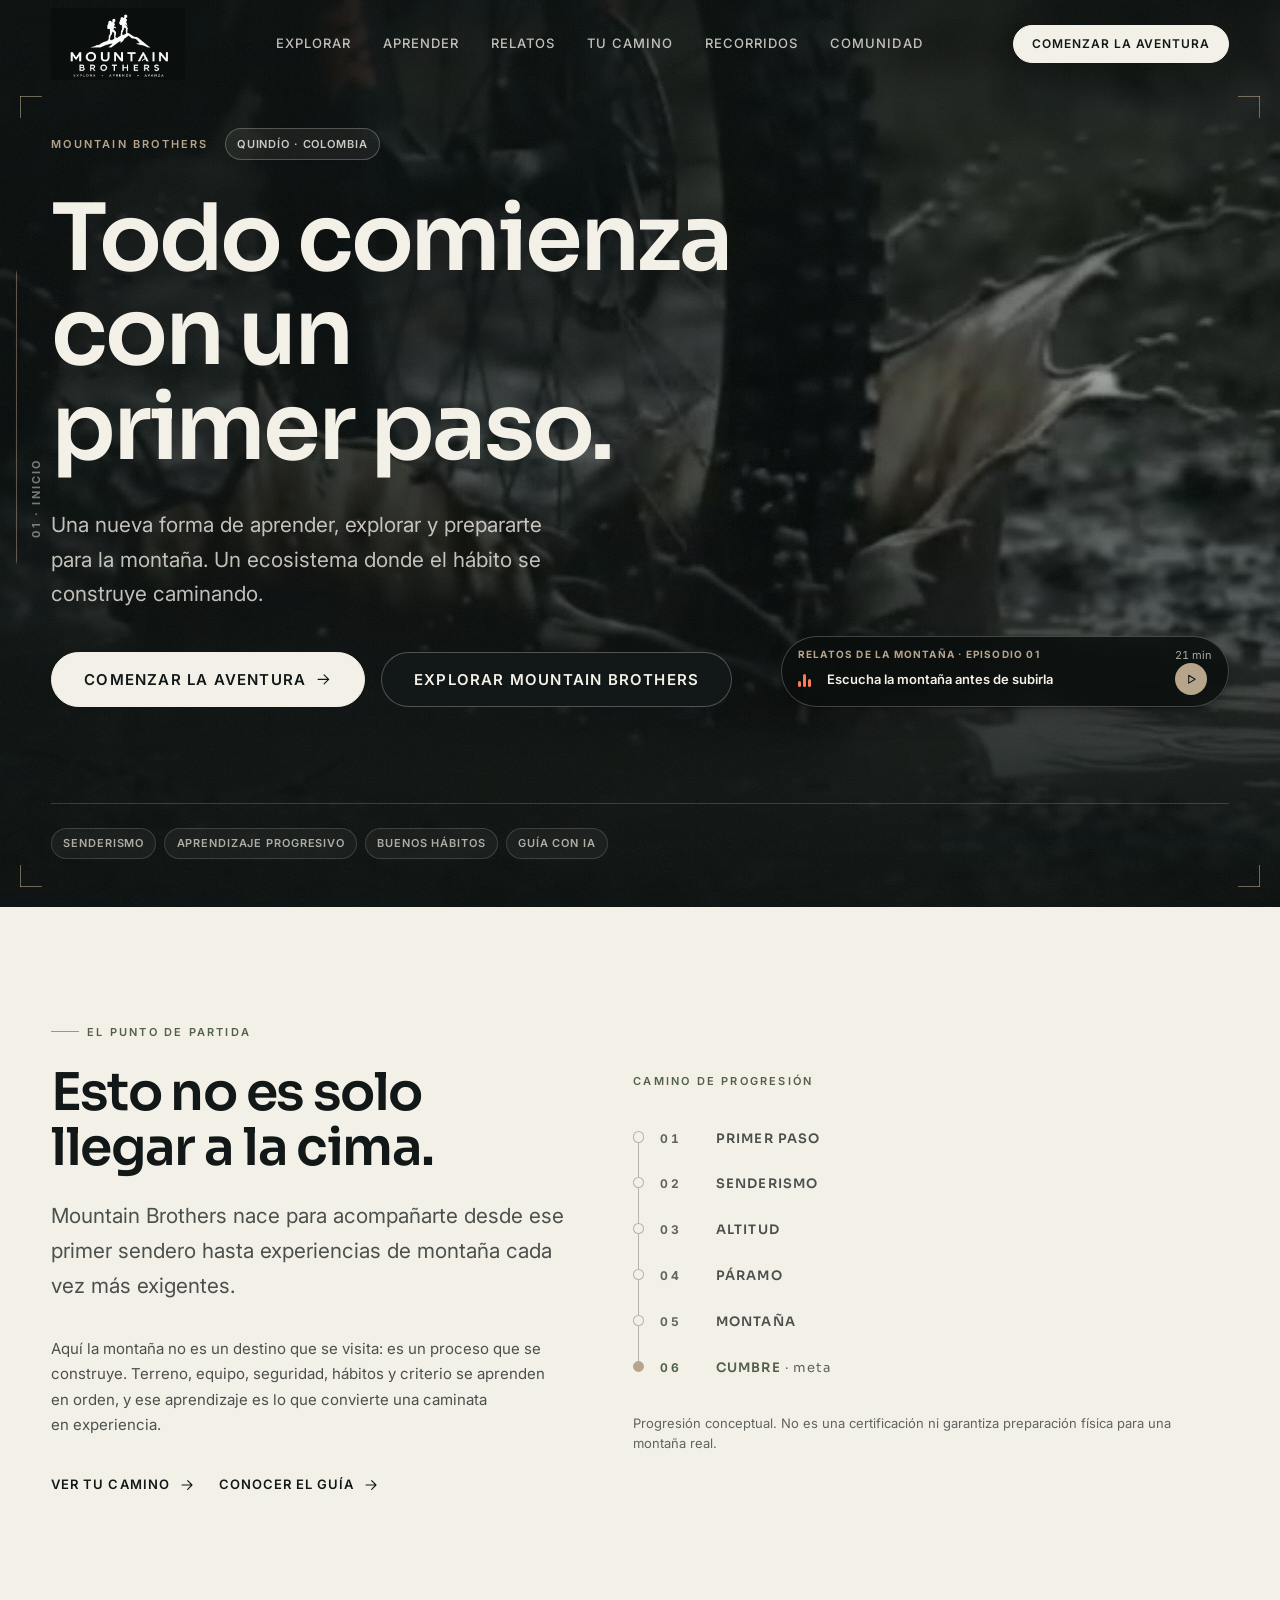
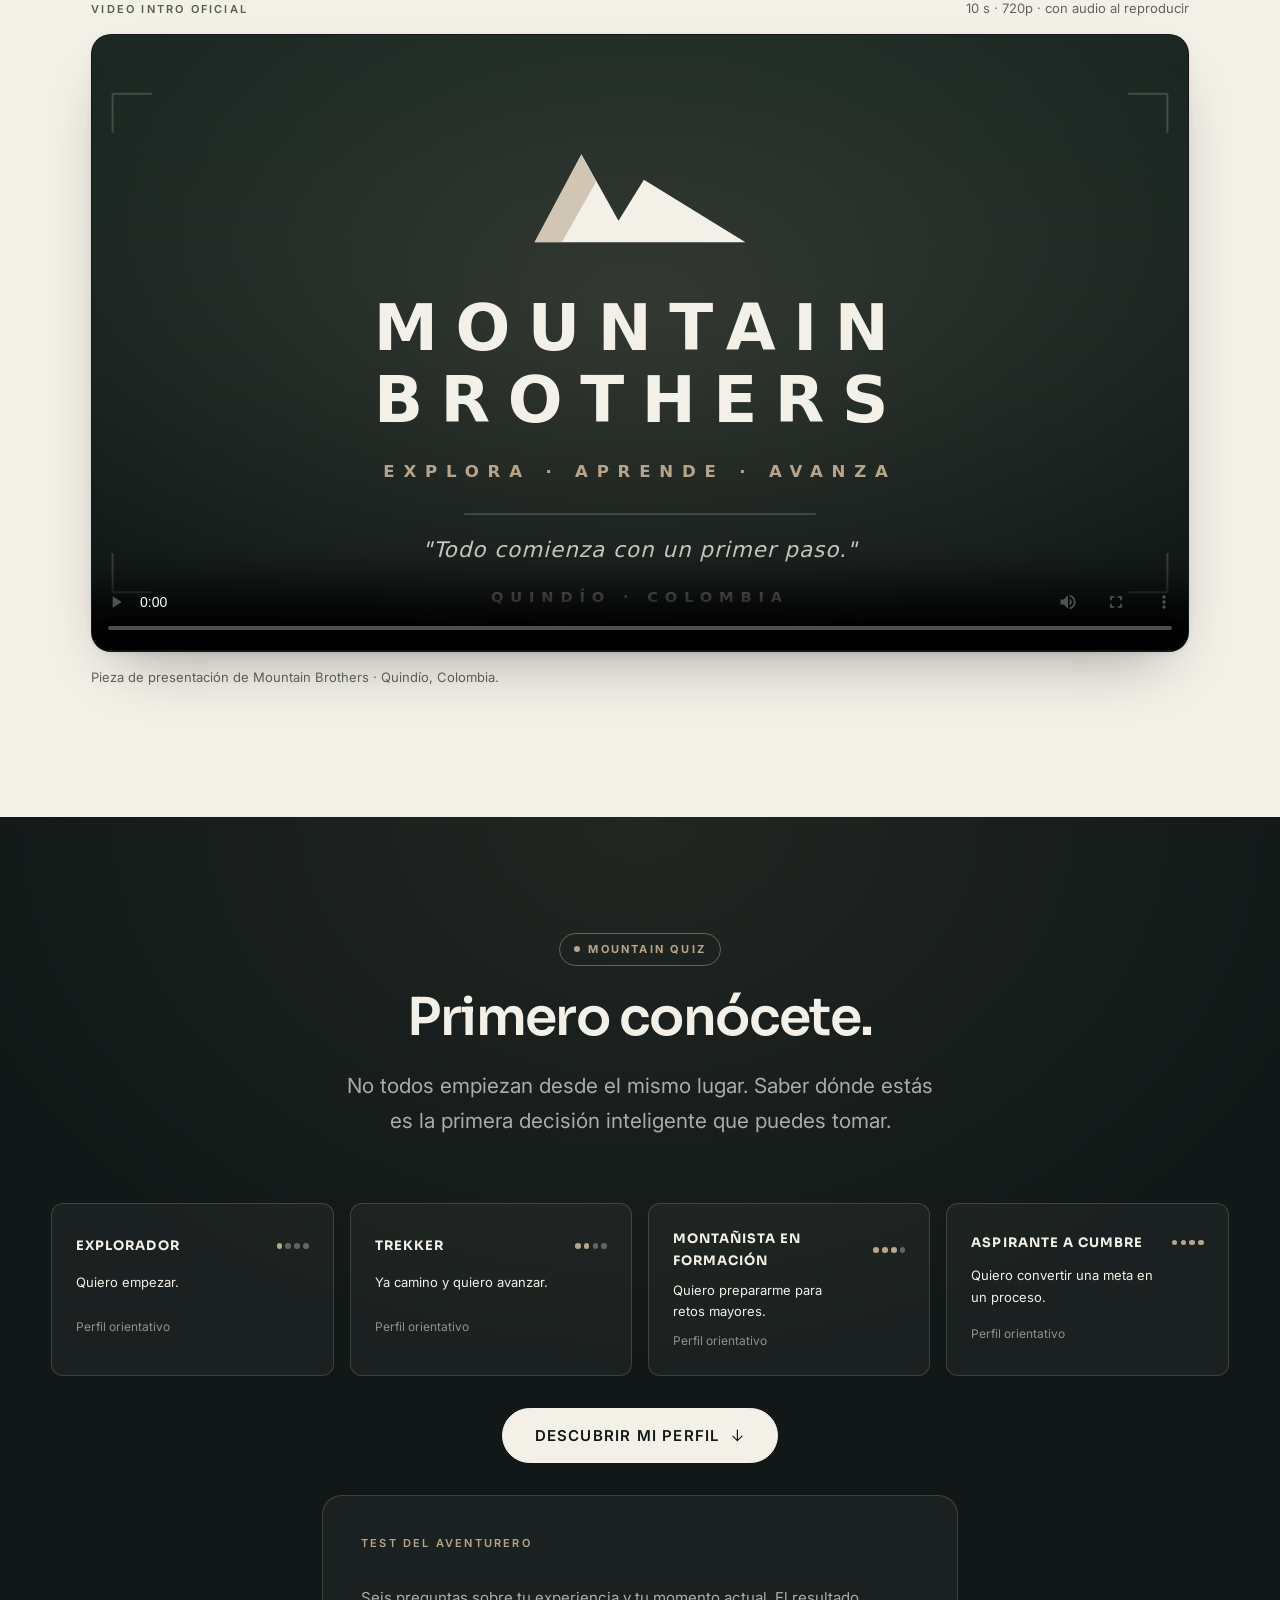
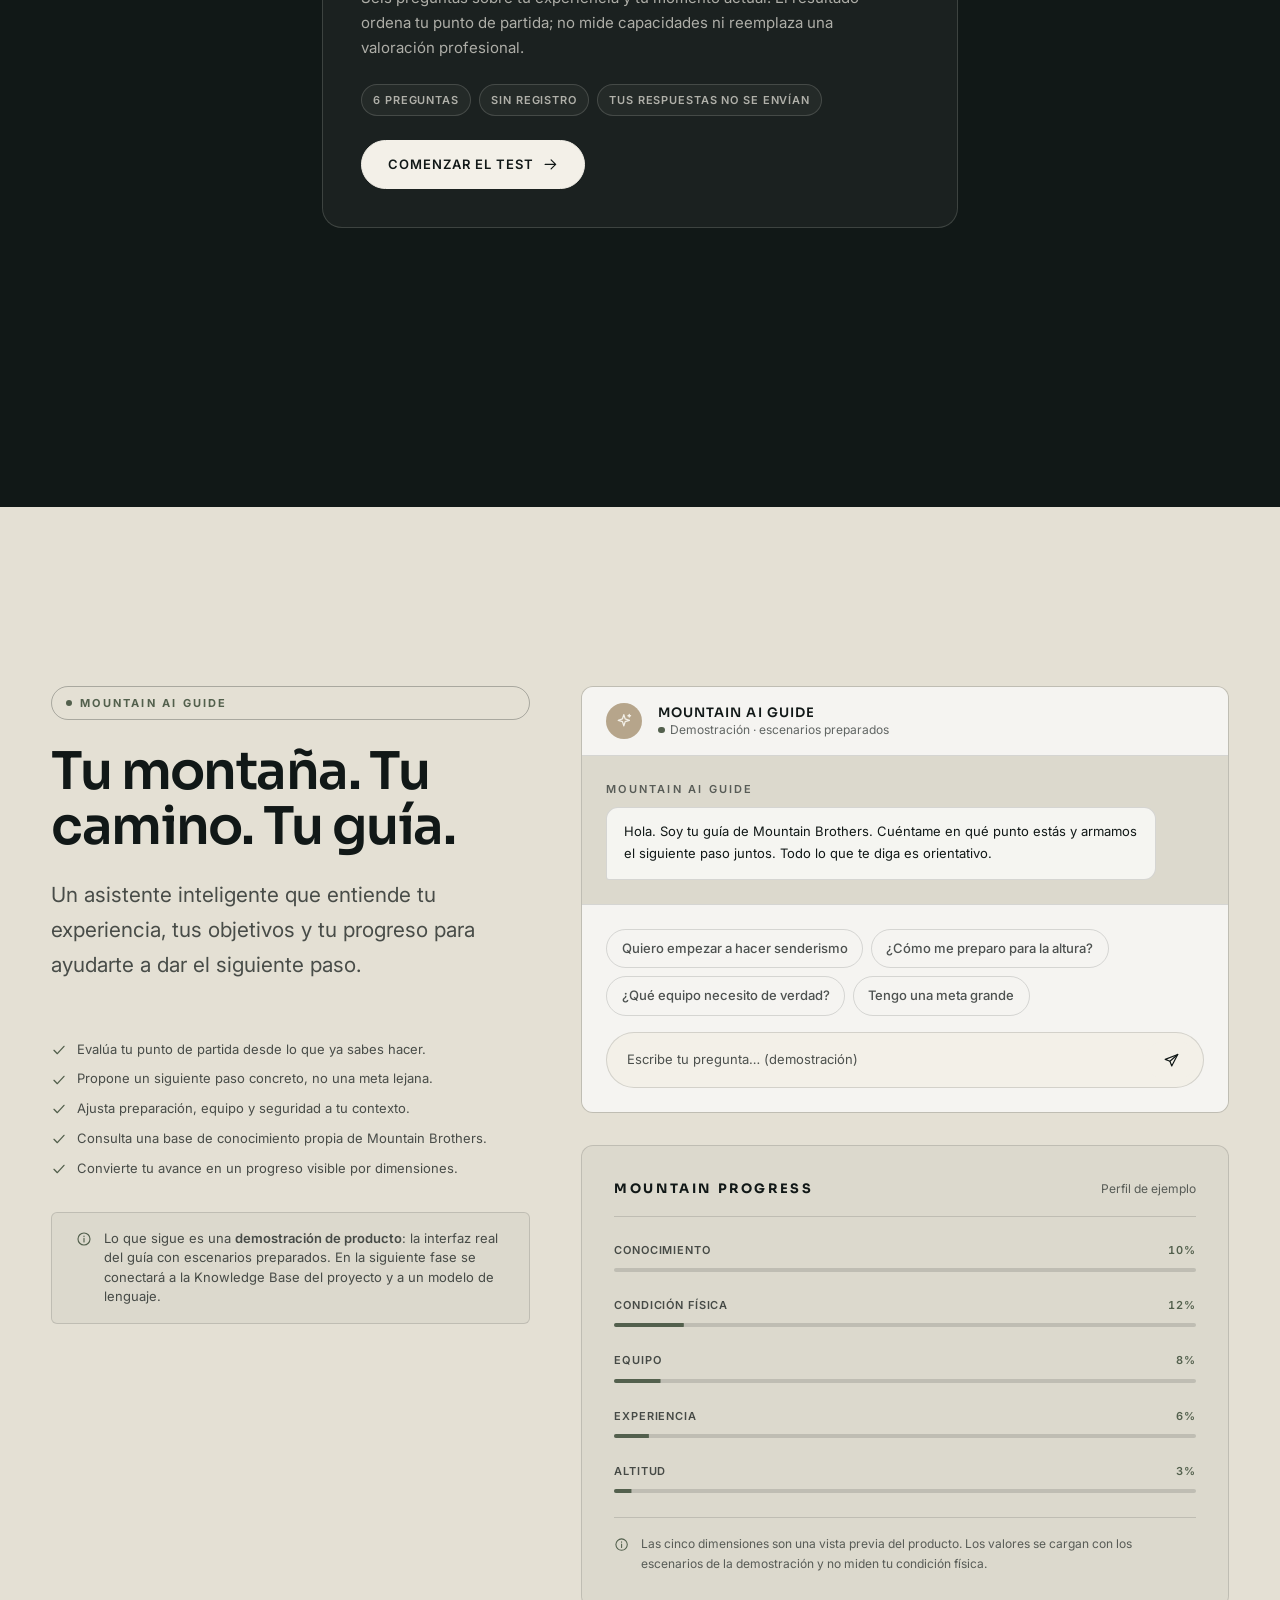
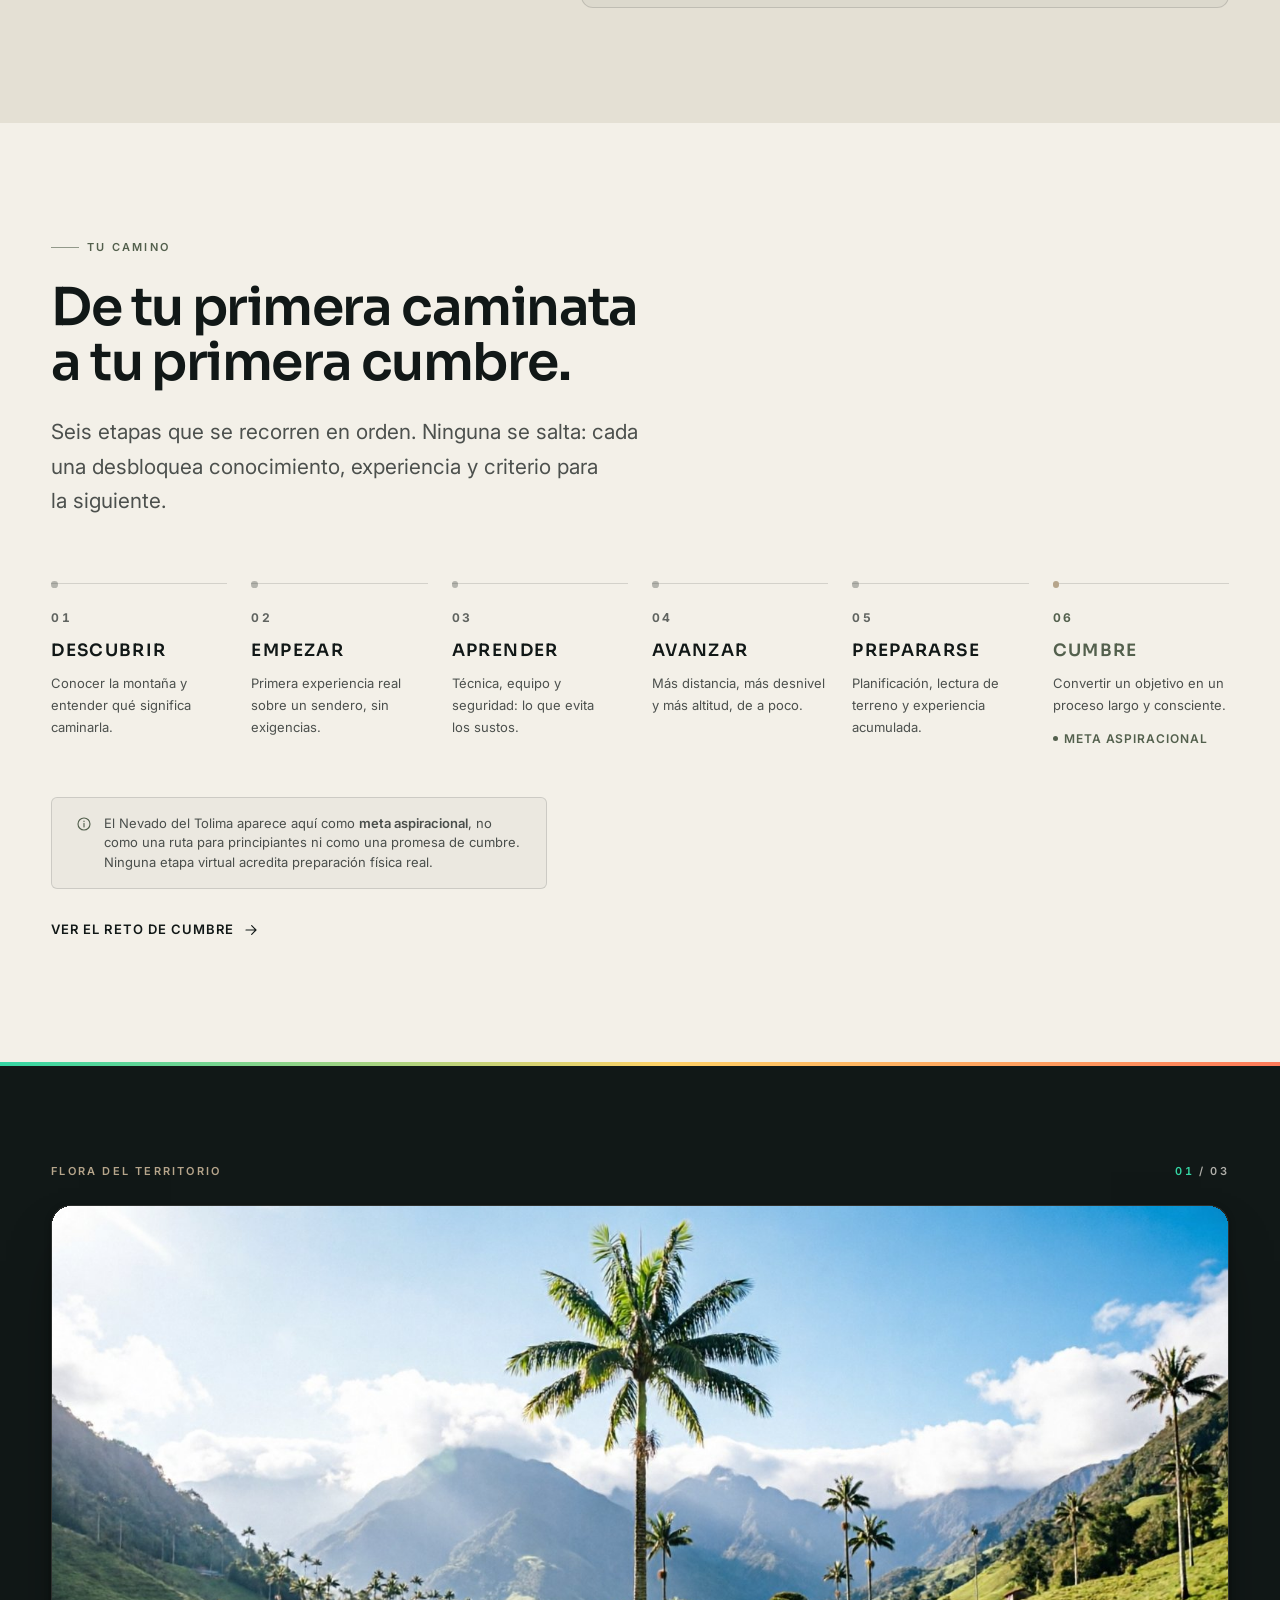
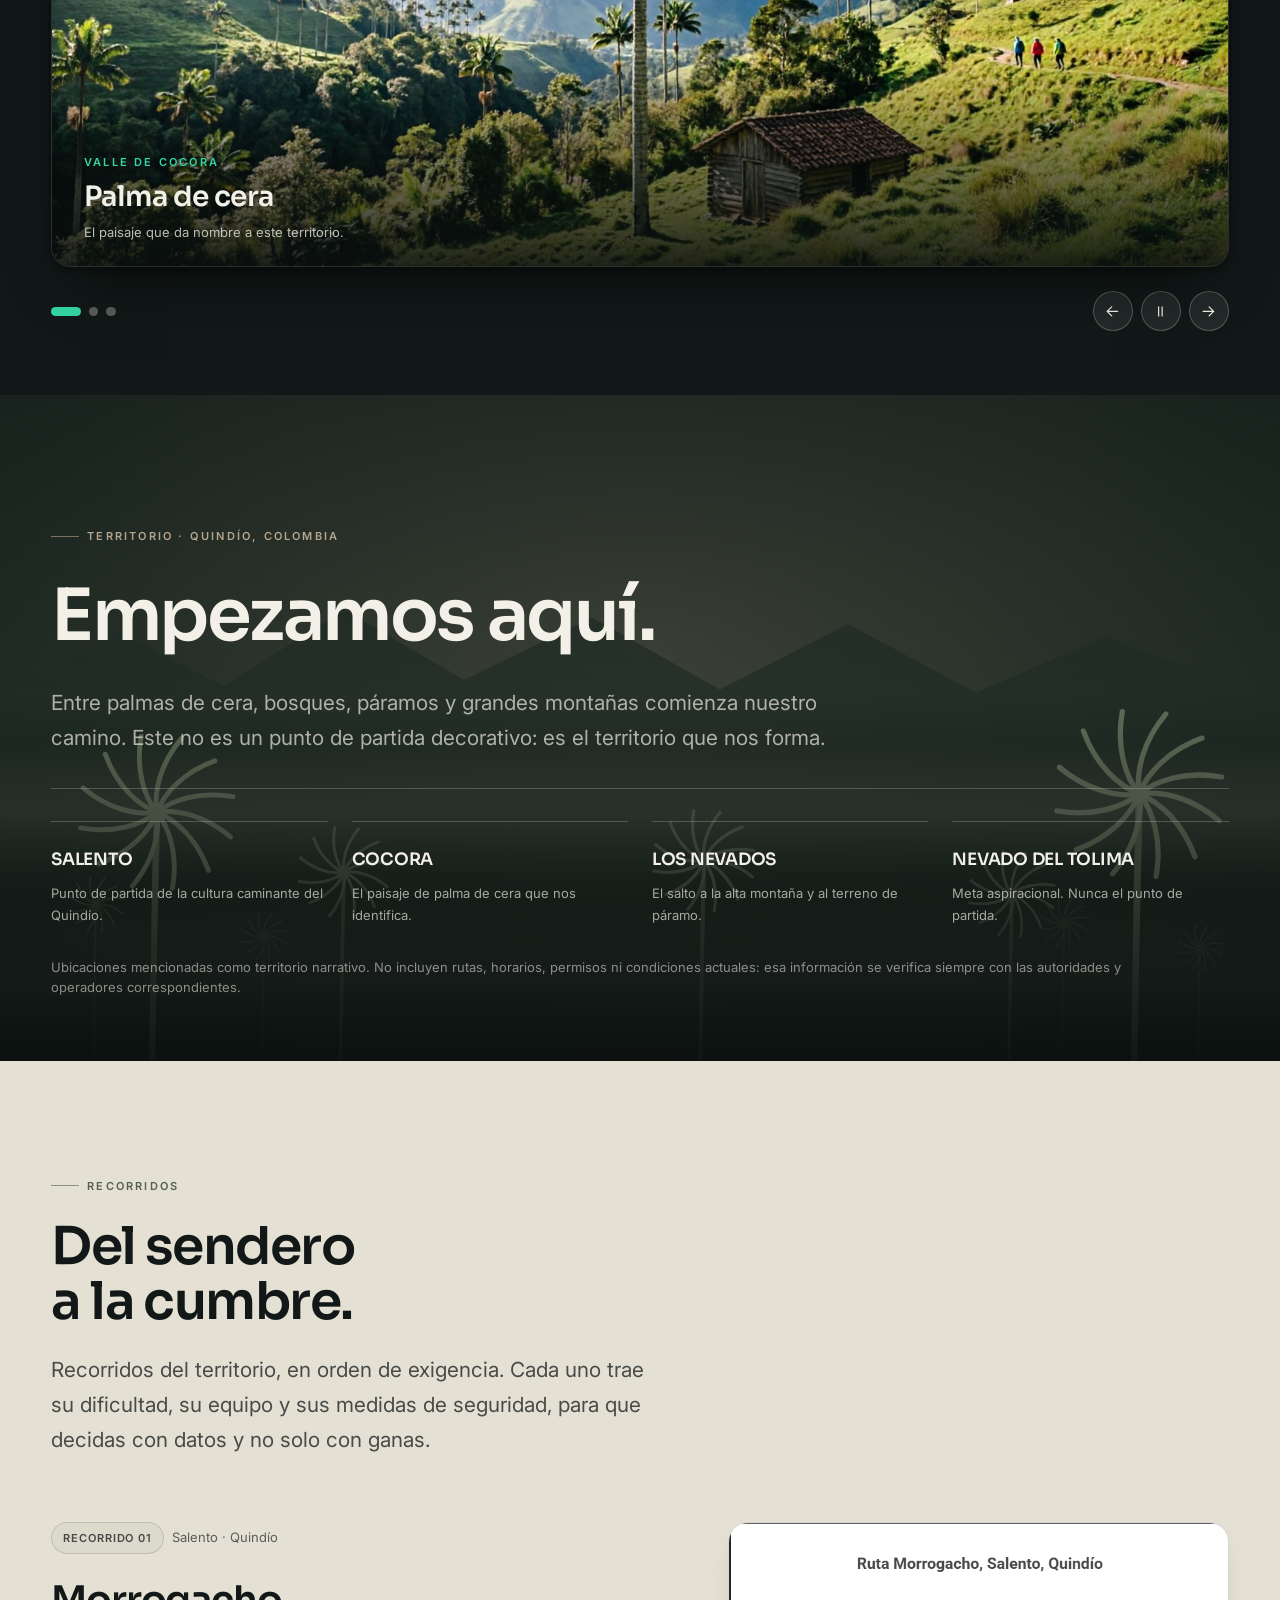
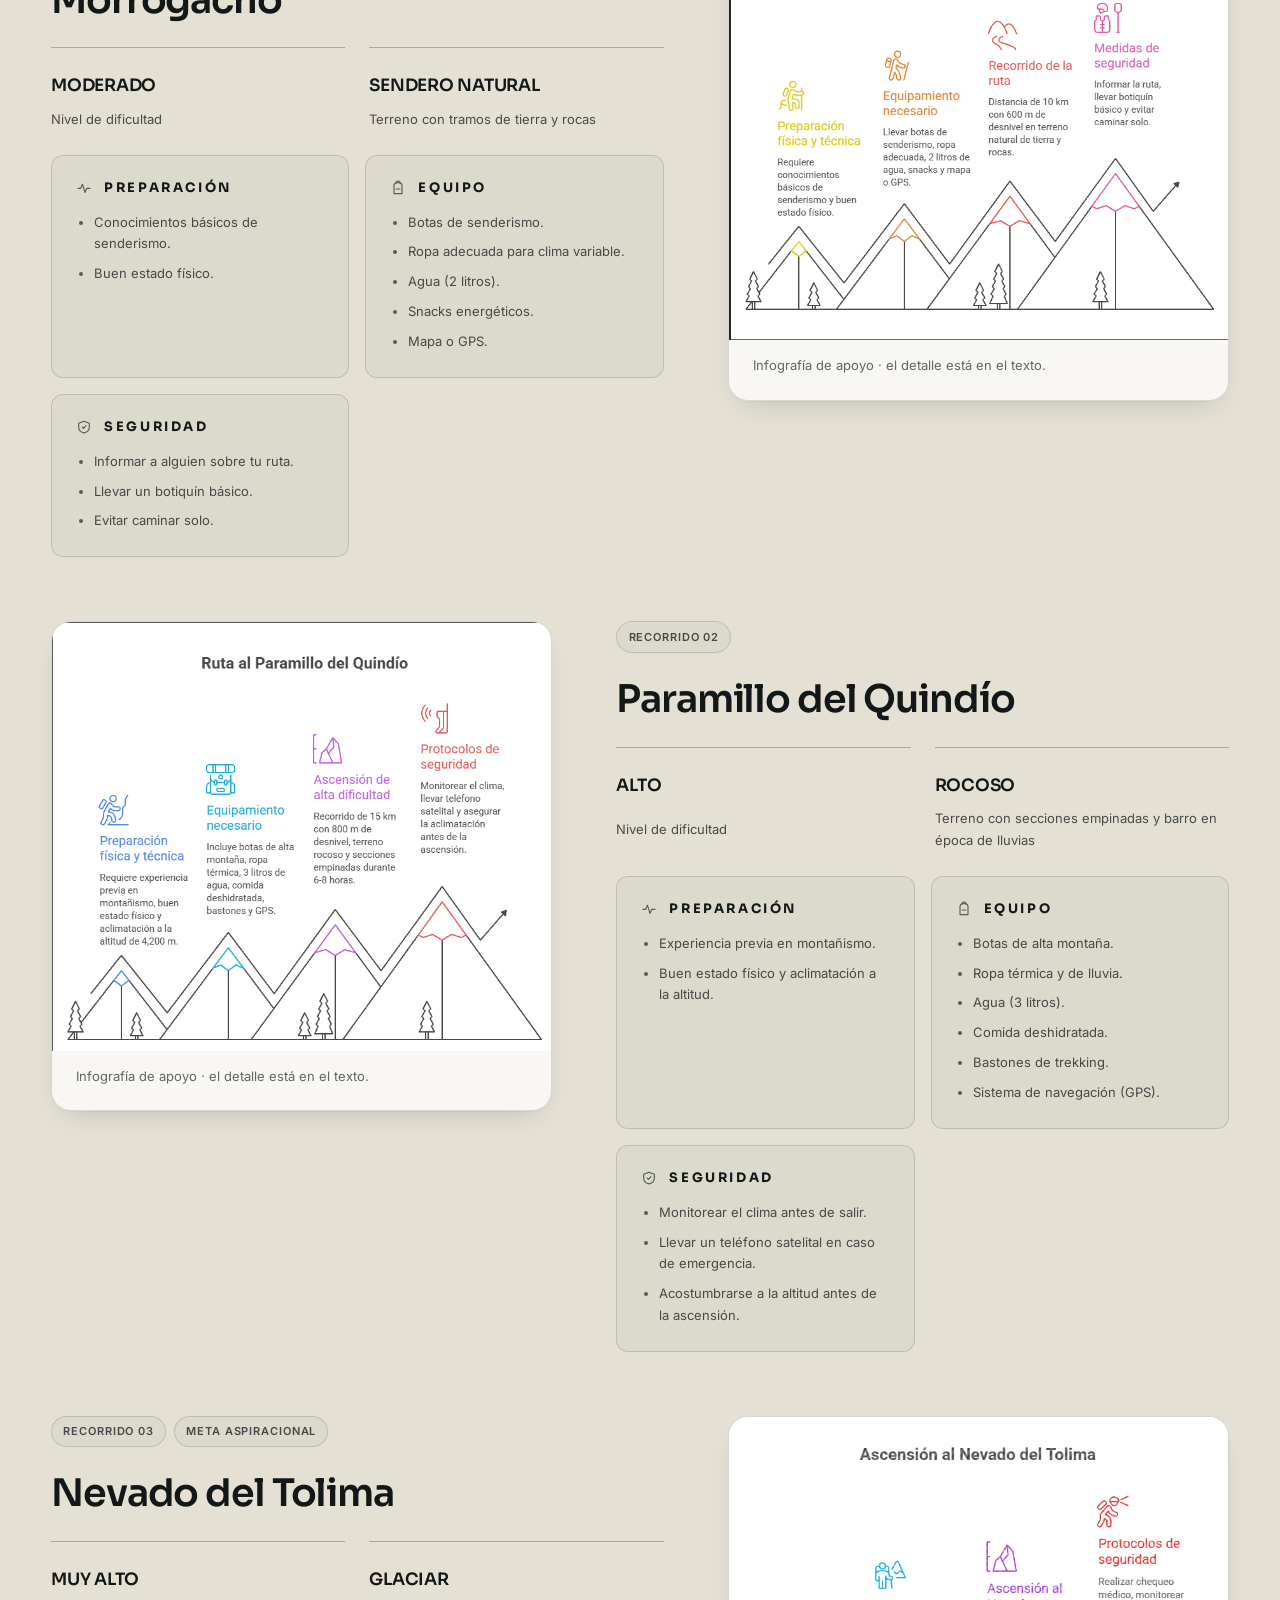
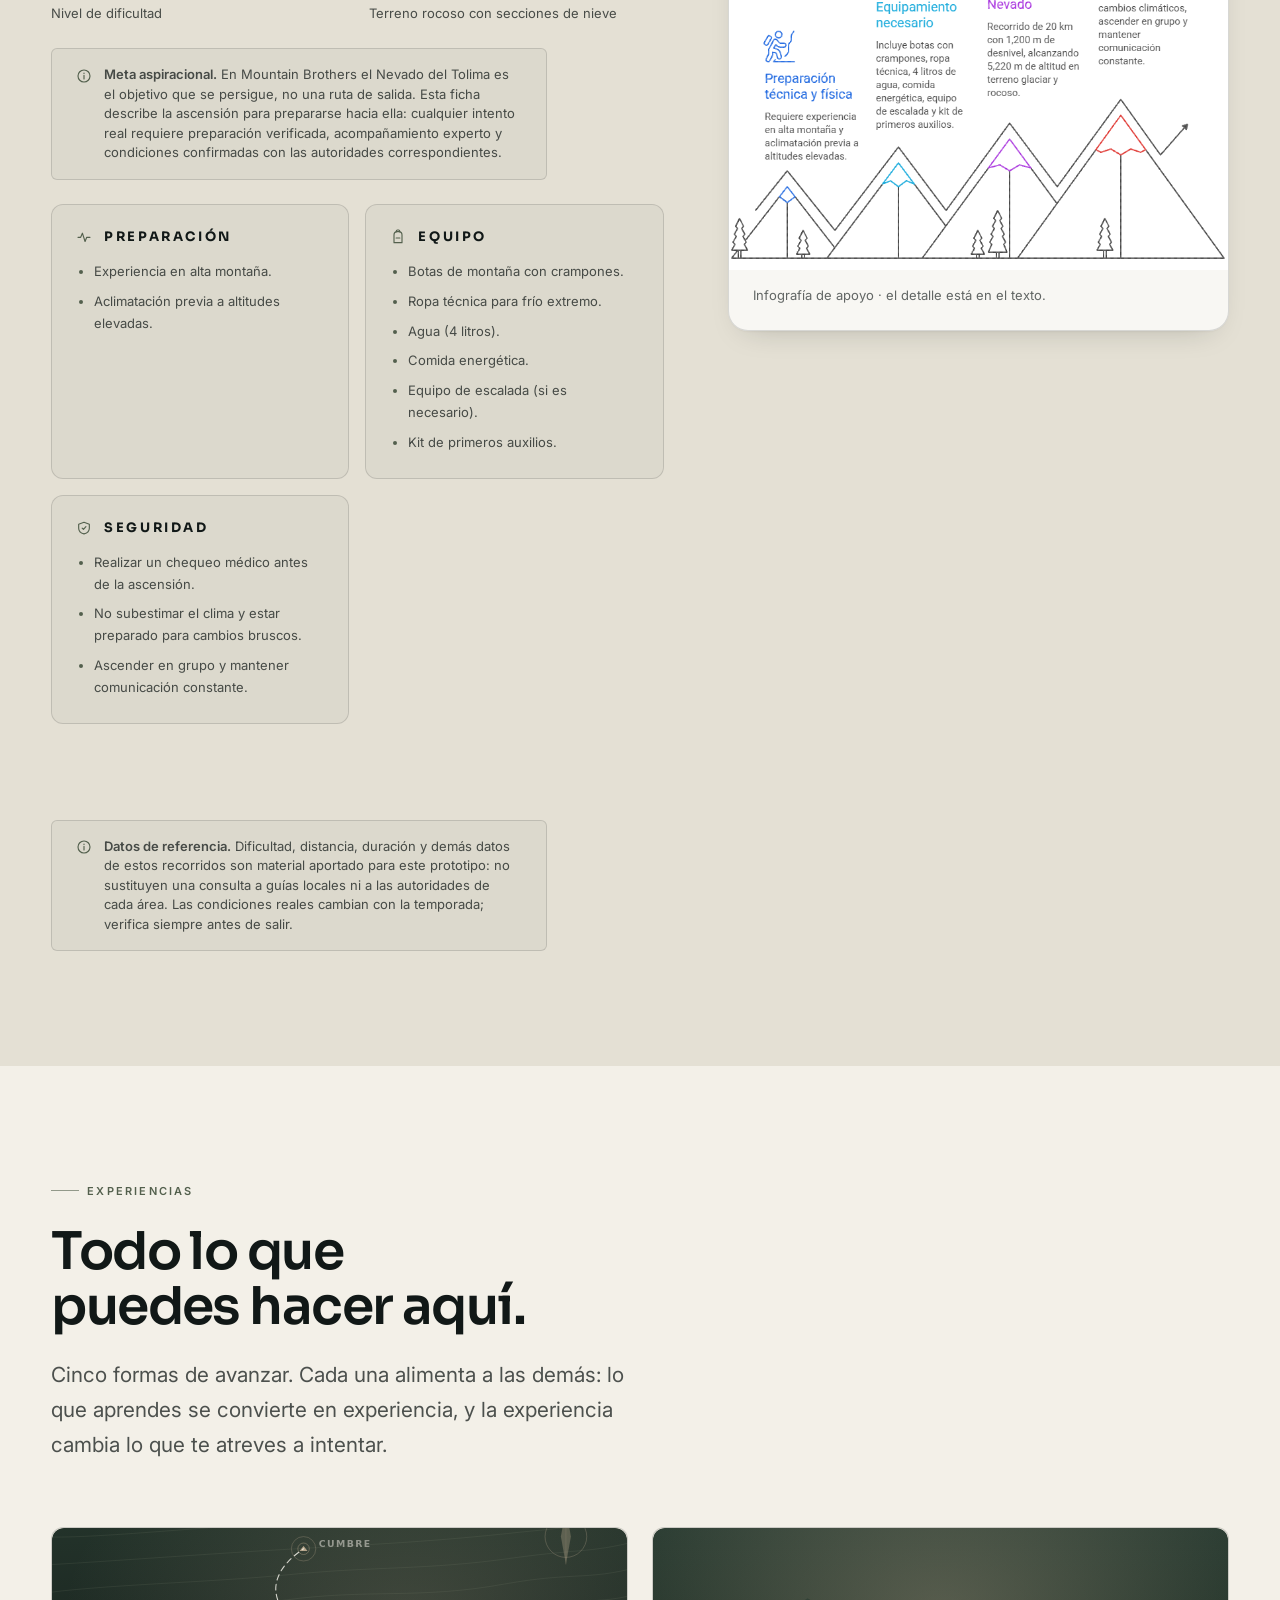
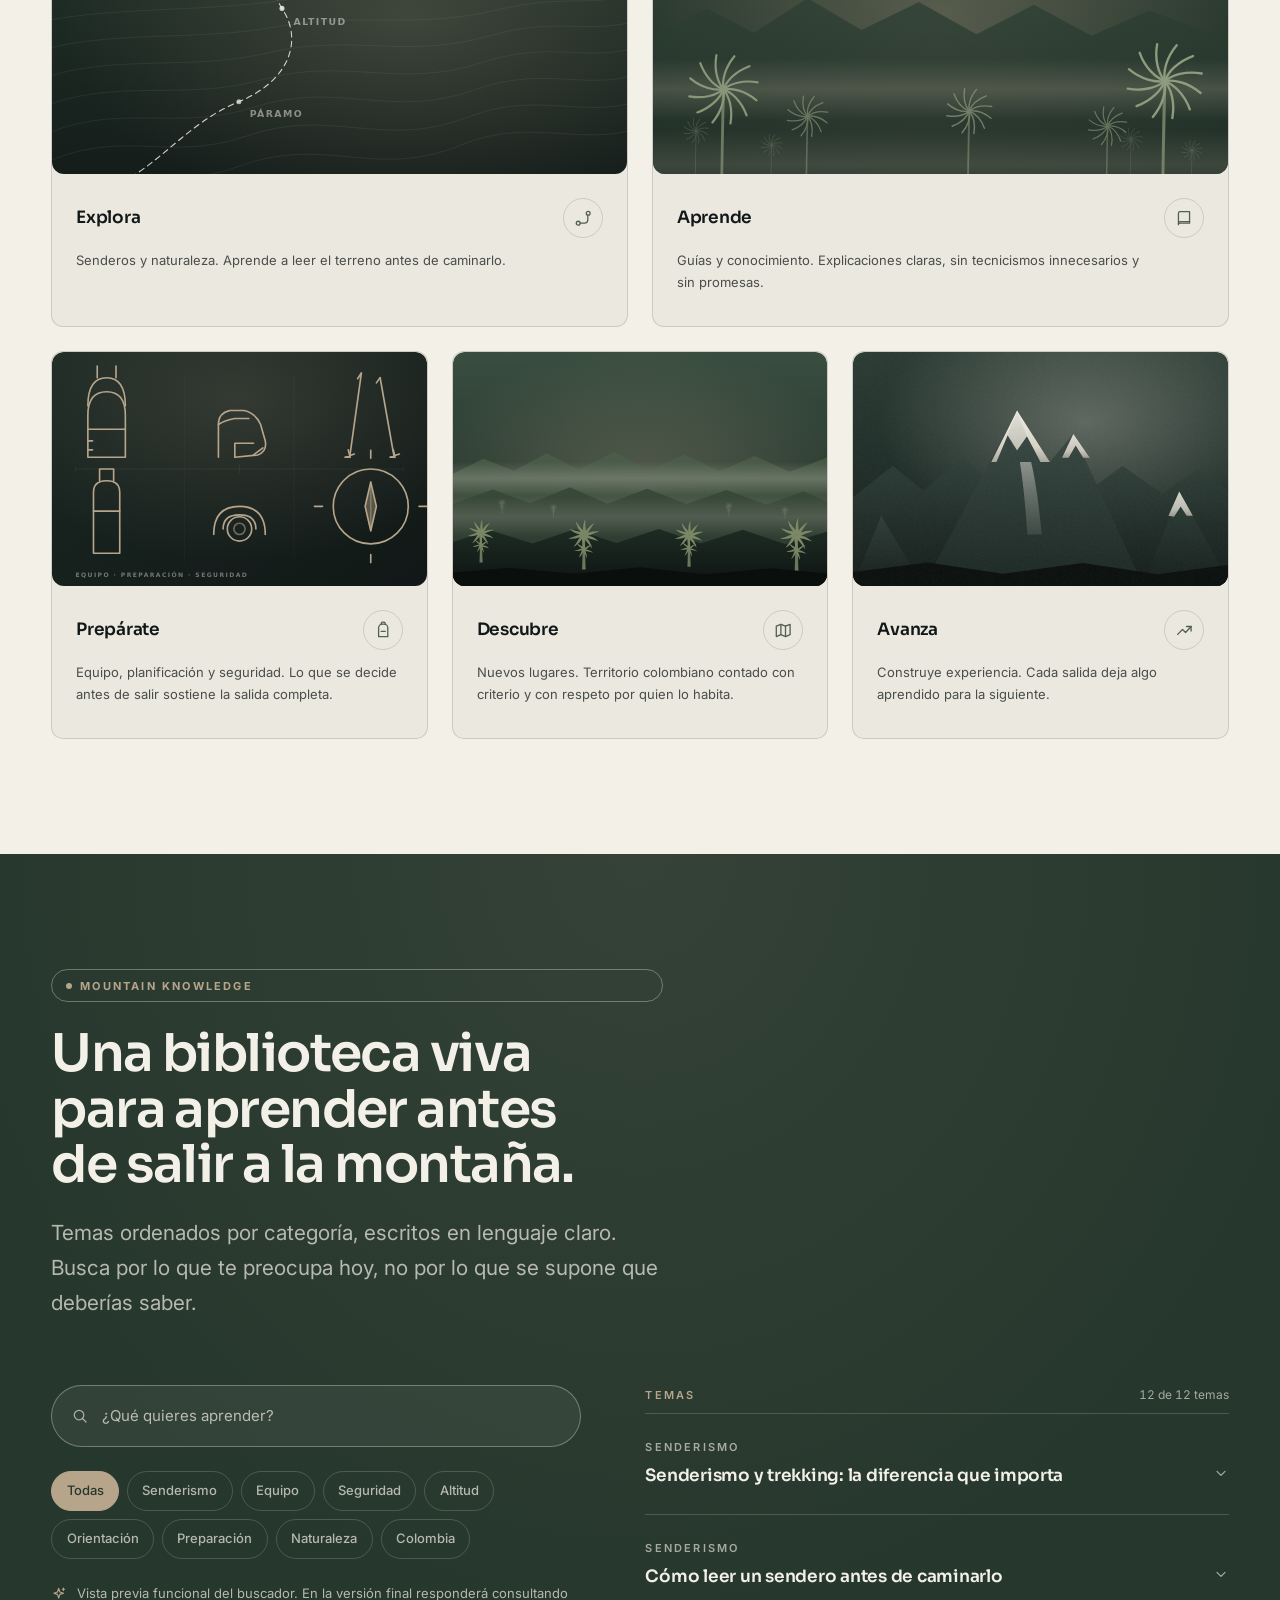
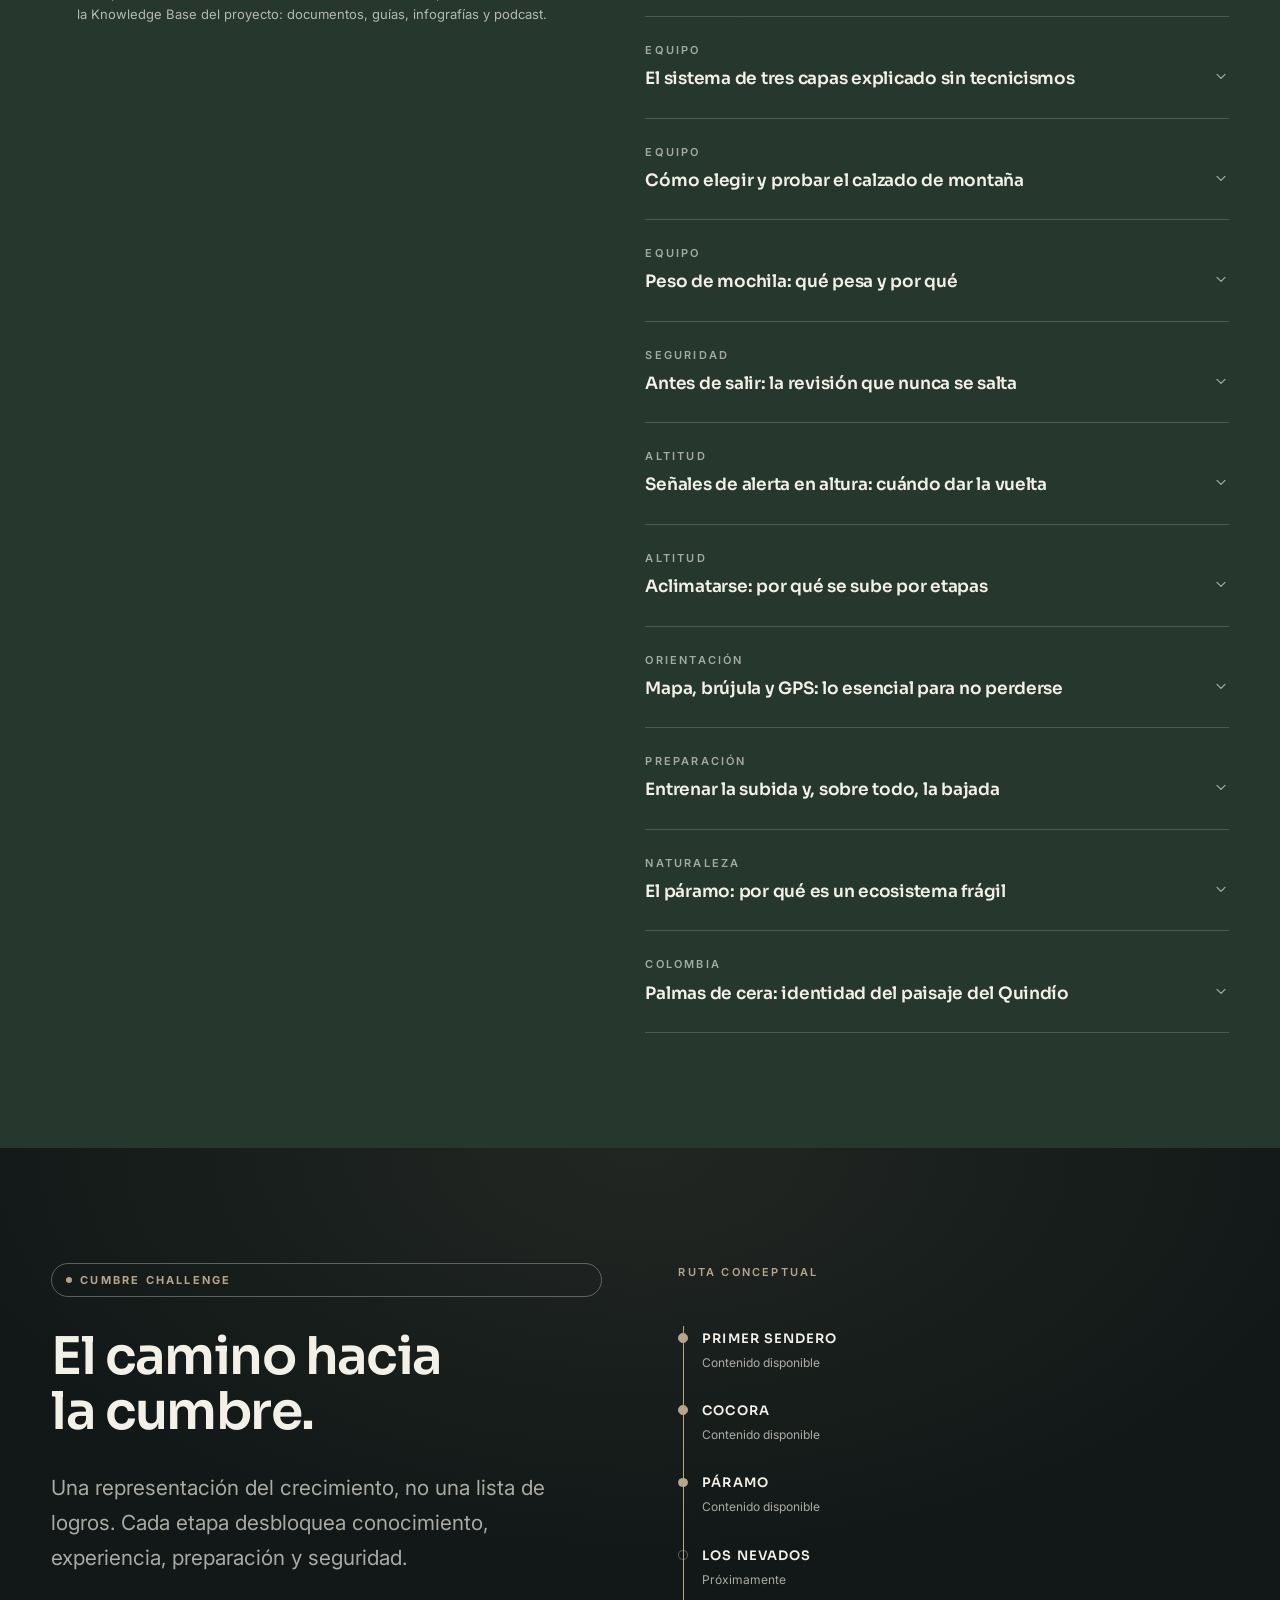
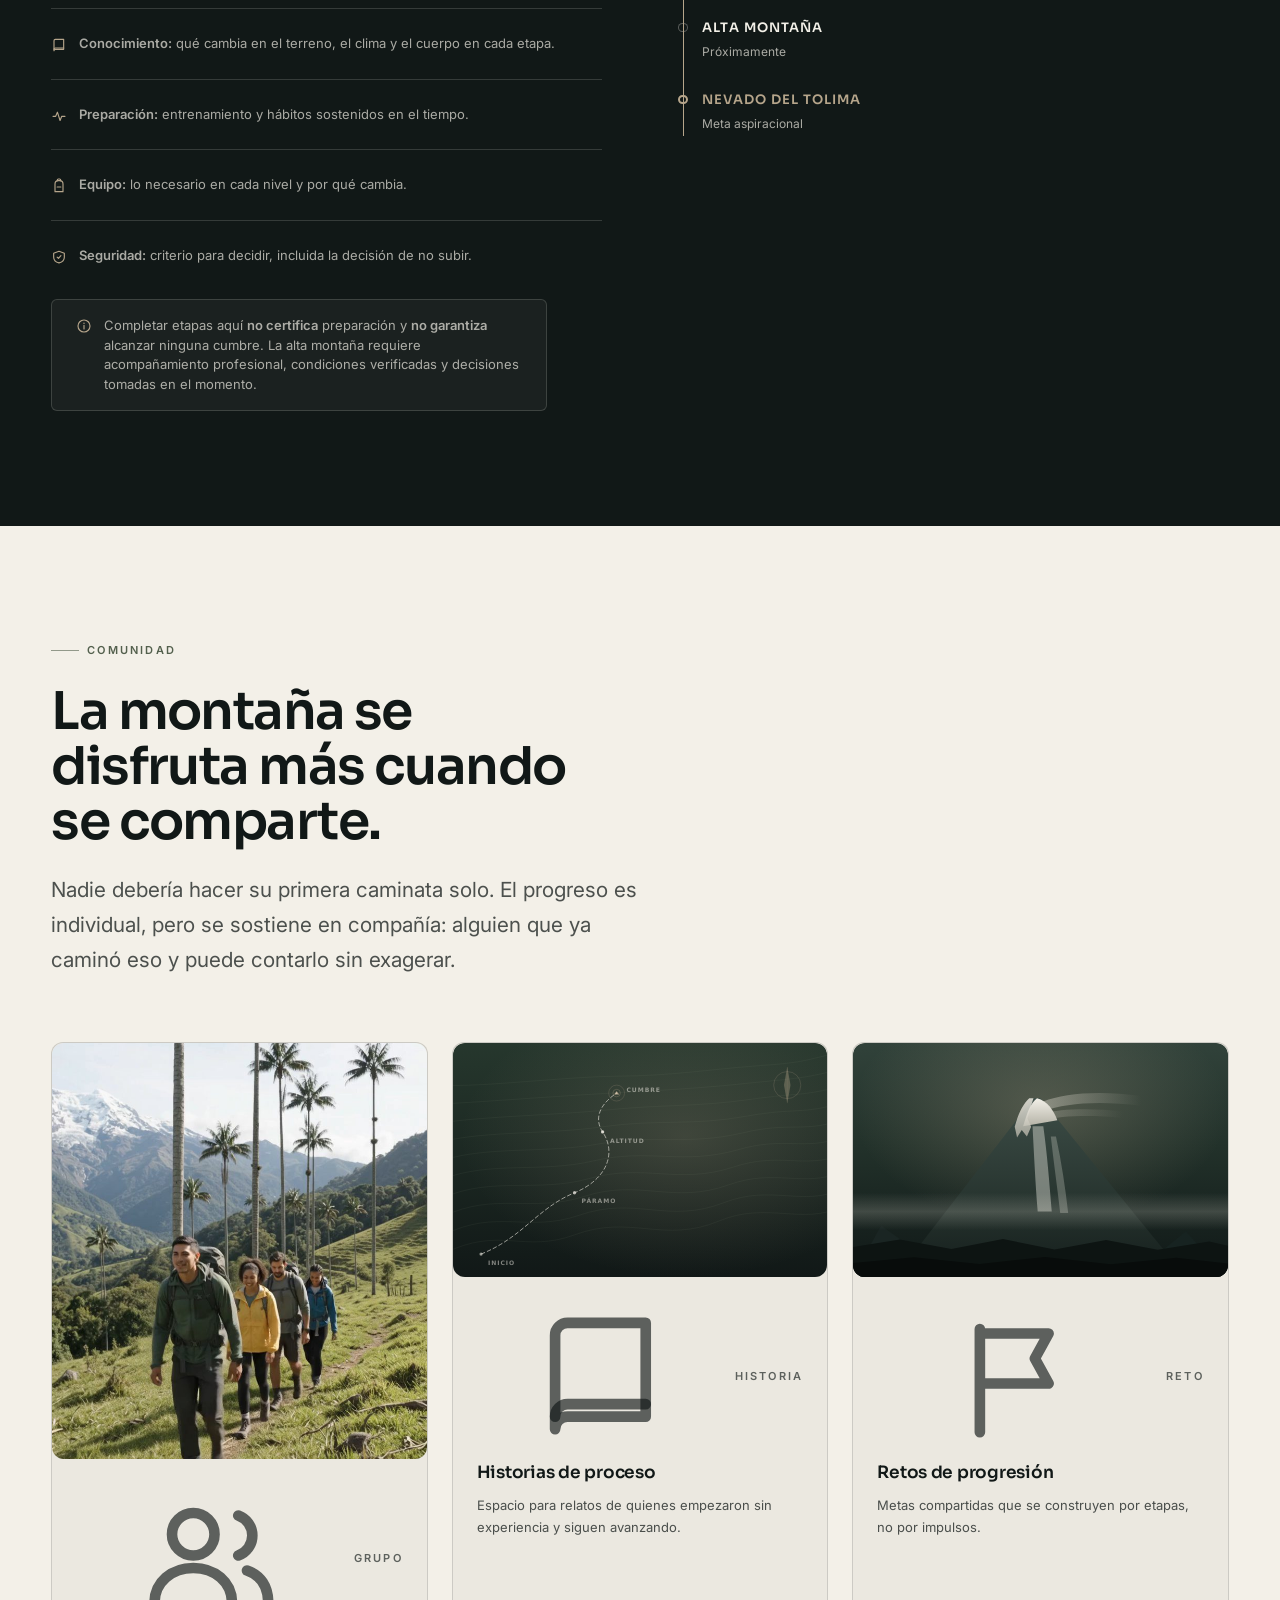
==== commit cb22ac6d: "UI/UX improvements: hero text scrim, nav active state, profile hover, unified CTA labels, scroll cue" ====
--- a/mountain_brothers/index.html
+++ b/mountain_brothers/index.html
@@ -73,6 +73,10 @@
 
     <symbol id="i-arrow-down" viewBox="0 0 24 24" fill="none" stroke="currentColor" stroke-width="1.7" stroke-linecap="round" stroke-linejoin="round">
       <path d="M12 4.5v15M5.5 13l6.5 6.5L18.5 13"/>
+    </symbol>
+
+    <symbol id="i-arrow-up" viewBox="0 0 24 24" fill="none" stroke="currentColor" stroke-width="1.7" stroke-linecap="round" stroke-linejoin="round">
+      <path d="M12 19.5v-15M5.5 11 12 4.5 18.5 11"/>
     </symbol>
 
     <symbol id="i-pause" viewBox="0 0 24 24" fill="none" stroke="currentColor" stroke-width="1.7" stroke-linecap="round" stroke-linejoin="round">
@@ -221,7 +225,7 @@
       </nav>
 
       <div class="site-nav__actions">
-        <a class="btn btn--primary btn--sm site-nav__cta" href="#primer-paso">Comenzar</a>
+        <a class="btn btn--primary btn--sm site-nav__cta" href="#primer-paso">Comenzar la aventura</a>
         <button
           class="btn-icon nav-toggle"
           type="button"
@@ -253,7 +257,7 @@
     </nav>
     <div class="nav-drawer__foot">
       <a class="btn btn--primary" href="#primer-paso">
-        Comenzar
+        Comenzar la aventura
         <svg aria-hidden="true"><use href="#i-arrow-right"></use></svg>
       </a>
       <p class="meta">Quindío · Colombia</p>
@@ -311,6 +315,26 @@
             </a>
             <a class="btn btn--on-image btn--lg" href="#explorar">Explorar Mountain Brothers</a>
           </div>
+
+          <!-- Acceso directo al podcast: tarjeta "now playing" que rompe el
+               patrón de los botones y hace visible el programa de audio ya
+               en el primer pantallazo. Toda la tarjeta es el enlace.
+               OJO: el nbsp de "Episodio 01" evita el corte que dejaba el
+               "01" huérfano en una segunda línea del eyebrow. -->
+          <a class="hero__audio" href="#relatos"
+             aria-label="Ir a Relatos de la Montaña: escuchar el episodio 01 del podcast, 21 minutos">
+            <span class="hero__audio-eq" aria-hidden="true"><i></i><i></i><i></i></span>
+            <span class="hero__audio-body">
+              <span class="hero__audio-eyebrow">Relatos de la Montaña · Episodio&nbsp;01</span>
+              <span class="hero__audio-line">
+                <span class="hero__audio-title">Escucha la montaña antes de subirla</span>
+                <span class="hero__audio-len">21 min</span>
+              </span>
+            </span>
+            <span class="hero__audio-play" aria-hidden="true">
+              <svg><use href="#i-play"></use></svg>
+            </span>
+          </a>
         </div>
 
         <div class="hero__foot">
@@ -1564,48 +1588,135 @@
           </p>
         </div>
 
-        <!-- Podcast: audio que simula una episodio -->
-        <div class="story" data-reveal>
+        <!-- Podcast: audio que simula una episodio.
+             Variante story--podcast: en desktop la columna del player
+             (story__body) es la más ancha para que el reproductor respire. -->
+        <div class="story story--podcast" data-reveal>
           <div class="story__media">
             <div class="story__cover" aria-hidden="true">
-              <svg><use href="#i-audio"></use></svg>
+              <video
+                class="story__cover__video"
+                data-autoplay
+                src="assets/videos/video_podcast_fondo_seccion.mp4"
+                autoplay muted loop playsinline preload="metadata"></video>
+              <span class="story__cover__scrim"></span>
               <span class="story__cover__badge">Podcast</span>
             </div>
           </div>
 
           <div class="story__body">
             <div class="story__meta">
-              <span class="tag">Episodio 01</span>
+              <span class="tag" data-epline-epnum>Episodio 01</span>
               <span class="tag tag--demo">Demostración</span>
-              <span class="meta">· 21 min</span>
-            </div>
-
-            <h3 class="story__title">Supervivencia y catarsis en el Nevado del Tolima.</h3>
+              <span class="meta" data-epline-epmin>· 21 min</span>
+            </div>
+
+            <h3 class="story__title" data-epline-eptitle>Supervivencia y catarsis en el Nevado del Tolima.</h3>
             <p class="story__text">
-              Un relato desde la alta montaña sobre lo que cambia cuando el cuerpo
-              llega a su límite y la mente sigue. No es un manual: es una historia
-              contada con voz propia, con silencios y con ruido de ventisca.
+              No son manuales: son relatos desde la montaña, contados con voz
+              propia, con silencios y con ruido de ventisca. Cada episodio es
+              una pieza de demostración del programa.
             </p>
 
-            <figure class="podcast">
-              <div class="podcast__head">
-                <span class="podcast__live" aria-hidden="true">
-                  <span></span>
-                </span>
-                <span class="podcast__label">Audio</span>
-                <span class="meta" id="relatos-time">0:00 / 20:57</span>
-              </div>
-
-              <div class="podcast__player" data-relatos-audio>
-                <audio
-                  id="relatos-audio-el"
-                  src="assets/audios/Supervivencia_y_catarsis_en_el_Nevado_Tolima.m4a"
-                  preload="metadata"
-                  controls>
-                  Tu navegador no puede reproducir este archivo de audio.
-                  <a href="assets/audios/Supervivencia_y_catarsis_en_el_Nevado_Tolima.m4a">Descargar el audio (M4A)</a>.
-                </audio>
-              </div>
+            <!-- Player "Línea del Episodio": partes autogeneradas según duración,
+                 waveform que se dibuja conforme suena, línea viva y retomar.
+                 Sin JS conserva el <audio controls> nativo (mejora progresiva). -->
+            <figure class="epline" data-epline="relatos">
+              <div class="epline__top">
+                <span class="epline__badge"><span class="epline__eq" aria-hidden="true"><i></i><i></i><i></i></span>Audio</span>
+                <span class="epline__status" data-epline-status role="status" aria-live="polite">Cargando audio…</span>
+                <button type="button" class="epline__resume" data-epline-resume hidden></button>
+              </div>
+
+              <!-- Selector de episodios: lista minimalista, el clic cambia de
+                   episodio y reproduce. Duraciones reales (metadata). -->
+              <div class="epline__eps" data-epline-eps>
+                <p class="epline__eps-label">Episodios</p>
+                <ul class="epline__ep-list">
+                  <li>
+                    <button type="button" class="epline__ep is-active" data-epline-ep="relatos" data-ep-num="01" aria-current="true">
+                      <span class="epline__ep-n">01</span>
+                      <span class="epline__ep-title">Supervivencia y catarsis en el Nevado del Tolima</span>
+                      <span class="epline__ep-eq" aria-hidden="true"><i></i><i></i><i></i></span>
+                      <span class="epline__ep-dur" data-epline-epdur>—:—</span>
+                    </button>
+                  </li>
+                  <li>
+                    <button type="button" class="epline__ep" data-epline-ep="quindio" data-ep-num="02">
+                      <span class="epline__ep-n">02</span>
+                      <span class="epline__ep-title">Tragedia y supervivencia en el Quindío</span>
+                      <span class="epline__ep-eq" aria-hidden="true"><i></i><i></i><i></i></span>
+                      <span class="epline__ep-dur" data-epline-epdur>—:—</span>
+                    </button>
+                  </li>
+                </ul>
+              </div>
+
+              <div class="epline__stage">
+                <button type="button" class="epline__play" data-epline-play aria-label="Reproducir episodio">
+                  <svg aria-hidden="true"><use href="#i-play"></use></svg>
+                </button>
+
+                <div class="epline__scrub" data-epline-scrub
+                     role="slider" tabindex="0"
+                     aria-label="Posición del episodio"
+                     aria-valuemin="0" aria-valuemax="100" aria-valuenow="0"
+                     aria-valuetext="0:00 de 20:57">
+                  <canvas class="epline__wave" data-epline-canvas aria-hidden="true"></canvas>
+                  <span class="epline__cursor" data-epline-cursor aria-hidden="true" hidden></span>
+                  <div class="epline__bubble" data-epline-bubble hidden aria-hidden="true">0:00</div>
+                  <span class="epline__toast" data-epline-toast aria-hidden="true"></span>
+                </div>
+
+                <p class="epline__clock">
+                  <span data-epline-cur>0:00</span><span aria-hidden="true"> / </span><span data-epline-dur>—:—</span>
+                </p>
+              </div>
+
+              <ol class="epline__stops" data-epline-stops aria-label="Partes del episodio"></ol>
+
+              <div class="epline__bar">
+                <button type="button" class="epline__btn" data-epline-back aria-label="Retroceder 15 segundos">
+                  <span aria-hidden="true">−15</span>
+                </button>
+                <button type="button" class="epline__btn" data-epline-fwd aria-label="Adelantar 15 segundos">
+                  <span aria-hidden="true">+15</span>
+                </button>
+                <div class="epline__speed" data-epline-speedwrap>
+                  <button type="button" class="epline__btn epline__btn--speed" data-epline-speed aria-haspopup="true" aria-expanded="false" aria-controls="epline-speed-menu" aria-label="Velocidad de reproducción: 1×">1×</button>
+                  <div class="epline__speed-menu" id="epline-speed-menu" data-epline-speedmenu role="menu" aria-label="Velocidad de reproducción">
+                    <button type="button" class="epline__speed-opt is-active" data-epline-opt="1" role="menuitemradio" aria-checked="true">1× <span class="epline__speed-normal">Normal</span></button>
+                    <button type="button" class="epline__speed-opt" data-epline-opt="1.25" role="menuitemradio" aria-checked="false">1.25×</button>
+                    <button type="button" class="epline__speed-opt" data-epline-opt="1.5" role="menuitemradio" aria-checked="false">1.5×</button>
+                    <button type="button" class="epline__speed-opt" data-epline-opt="2" role="menuitemradio" aria-checked="false">2×</button>
+                  </div>
+                </div>
+                <button type="button" class="epline__btn" data-epline-sleep aria-label="Temporizador de apagado: desactivado">
+                  <span aria-hidden="true">⏻</span>
+                  <span data-epline-sleep-label>Apagar</span>
+                </button>
+                <label class="epline__vol">
+                  <span aria-hidden="true">Vol</span>
+                  <input type="range" data-epline-vol min="0" max="1" step="0.05" value="1" aria-label="Volumen">
+                </label>
+                <span class="epline__hint" data-epline-hint aria-hidden="true">Espacio · ←/→ 15 s</span>
+                <a class="epline__btn" data-epline-dl href="assets/audios/Supervivencia_y_catarsis_en_el_Nevado_Tolima.m4a" download aria-label="Descargar el audio (M4A)">
+                  <svg aria-hidden="true"><use href="#i-arrow-down"></use></svg>
+                </a>
+                <button type="button" class="epline__btn epline__btn--repeat" data-epline-repeat hidden>
+                  <svg aria-hidden="true"><use href="#i-refresh"></use></svg>
+                  <span>Repetir</span>
+                </button>
+              </div>
+
+              <audio
+                data-epline-audio
+                controls
+                preload="metadata"
+                src="assets/audios/Supervivencia_y_catarsis_en_el_Nevado_Tolima.m4a">
+                Tu navegador no puede reproducir este archivo de audio.
+                <a href="assets/audios/Supervivencia_y_catarsis_en_el_Nevado_Tolima.m4a">Descargar el audio (M4A)</a>.
+              </audio>
 
               <figcaption class="meta">
                 Pieza de audio demostrativa del programa Relatos de la Montaña.
@@ -1852,6 +1963,20 @@
   </footer>
 
   <!-- ======================================================================
+       VOLVER ARRIBA · flotante
+       Aparece fijo en la esquina inferior derecha al hacer scroll.
+       Oculto por defecto ([hidden]): si el JS no corre, nunca se muestra.
+       ====================================================================== -->
+  <button
+    class="to-top"
+    type="button"
+    data-to-top
+    hidden
+    aria-label="Volver al inicio de la página">
+    <svg aria-hidden="true"><use href="#i-arrow-up"></use></svg>
+  </button>
+
+  <!-- ======================================================================
        SCRIPTS
        Scripts clásicos con defer: respetan el orden y funcionan abriendo
        index.html directamente (file://), sin servidor ni build.
@@ -1863,6 +1988,7 @@
   <script src="assets/js/guide.js" defer></script>
   <script src="assets/js/knowledge.js" defer></script>
   <script src="assets/js/momentos.js" defer></script>
+  <script src="assets/js/epline.js" defer></script>
   <script src="assets/js/main.js" defer></script>
 </body>
 </html>
--- a/mountain_brothers/assets/css/tokens.css
+++ b/mountain_brothers/assets/css/tokens.css
@@ -42,11 +42,13 @@
      ------------------------------------------------------------------ */
   --bg-base: var(--color-warm-white);
   --bg-sunken: var(--color-warm-white-dim);
-  --text-base: var(--color-obsidian);
-  /* Contraste WCAG verificado sobre bg-base/surface/sunken:
-     muted 7.19:1 · faint 4.81:1 (mínimo exigido 4.5:1) */
+  --text-base: var(--color-obsidian);  /* COLOR de texto (par de inversión de --bg-base) */
+  /* Contraste WCAG verificado sobre bg-base/surface/sunken (peor par:
+     faint sobre surface en sección sunken — panel de #guia):
+     muted ≥6.4:1 · faint ≥4.87:1 (mínimo exigido 4.5:1).
+     faint subió de 0.62 → 0.65: con 0.62 daba 4.45:1, justo bajo el mínimo. */
   --text-muted: rgba(17, 24, 23, 0.74);
-  --text-faint: rgba(17, 24, 23, 0.62);
+  --text-faint: rgba(17, 24, 23, 0.65);
   --accent: var(--color-moss);
   --accent-strong: var(--color-mountain);
   --accent-contrast: var(--color-warm-white);
@@ -69,7 +71,7 @@
   --text-eyebrow: 0.6875rem;   /* 11px · labels uppercase */
   --text-xs: 0.75rem;          /* 12px */
   --text-sm: 0.8125rem;        /* 13px */
-  --text-base: 0.9375rem;      /* 15px */
+  --text-body: 0.9375rem;      /* 15px · tamaño de cuerpo. OJO: el color de texto es --text-base */
   --text-md: 1.0625rem;        /* 17px */
   --text-lg: clamp(1.125rem, 0.4vw + 1.05rem, 1.3rem);
   --text-xl: clamp(1.375rem, 0.8vw + 1.2rem, 1.75rem);
--- a/mountain_brothers/assets/css/base.css
+++ b/mountain_brothers/assets/css/base.css
@@ -27,7 +27,7 @@
   background-color: var(--bg-base);
   color: var(--text-base);
   font-family: var(--font-body);
-  font-size: var(--text-base);
+  font-size: var(--text-body);
   font-weight: var(--weight-regular);
   line-height: var(--leading-relaxed);
   -webkit-font-smoothing: antialiased;
--- a/mountain_brothers/assets/css/components.css
+++ b/mountain_brothers/assets/css/components.css
@@ -89,7 +89,7 @@
 .btn--lg {
   padding: 1.1rem 2rem;
   min-height: 3.4rem;
-  font-size: var(--text-base);
+  font-size: var(--text-body);
 }
 
 /* Enlace con flecha: microinteracción de desplazamiento */
@@ -142,6 +142,73 @@
   border-color: var(--line-strong);
 }
 
+/* --------------------------------------------------------------------------
+   VOLVER ARRIBA · botón flotante
+   Minimalista: pill, un solo icono, sombra sutil. Fijo en la esquina inferior
+   derecha y legible sobre cualquier sección (revierte en la paleta de marca).
+   La visibilidad se controla con .is-visible (vía JS) manteniendo el botón
+   sin puntero y fuera del árbol accesible cuando está oculto.
+   -------------------------------------------------------------------------- */
+.to-top {
+  --to-top-size: clamp(2.75rem, 5.5vw, 3.25rem);
+
+  position: fixed;
+  right: max(var(--space-sm), env(safe-area-inset-right));
+  bottom: max(var(--space-sm), env(safe-area-inset-bottom));
+  /* Justo por encima del contenido (z-sticky) pero bajo nav/overlays/modal */
+  z-index: 150;
+
+  display: grid;
+  place-items: center;
+  width: var(--to-top-size);
+  height: var(--to-top-size);
+
+  color: var(--color-warm-white);
+  background-color: var(--color-mountain);
+  border: var(--hairline) solid rgba(243, 240, 232, 0.2);
+  border-radius: var(--radius-pill);
+  box-shadow: var(--shadow-lift);
+
+  opacity: 0;
+  visibility: hidden;
+  transform: translateY(0.75rem);
+  pointer-events: none;
+
+  transition:
+    opacity var(--dur-sm) var(--ease-out),
+    transform var(--dur-sm) var(--ease-out),
+    visibility var(--dur-sm) var(--ease-out),
+    background-color var(--dur-sm) var(--ease-out),
+    border-color var(--dur-sm) var(--ease-out);
+}
+
+.to-top.is-visible {
+  opacity: 1;
+  visibility: visible;
+  transform: translateY(0);
+  pointer-events: auto;
+}
+
+.to-top svg {
+  width: 1.2rem;
+  height: 1.2rem;
+  transition: transform var(--dur-sm) var(--ease-out);
+}
+
+.to-top:hover,
+.to-top:focus-visible {
+  background-color: var(--color-mountain-deep);
+  border-color: rgba(243, 240, 232, 0.34);
+}
+
+.to-top:hover svg { transform: translateY(-2px); }
+
+/* Foco accesible: refuerza el anillo del color vivo sin romper la estética */
+.to-top:focus-visible {
+  outline: 2px solid var(--color-vivo-leaf);
+  outline-offset: 3px;
+}
+
 /* ==========================================================================
    TAGS · LABELS · PRODUCT TAGS
    ========================================================================== */
@@ -164,6 +231,13 @@
 .tag--demo {
   color: var(--accent);
   border-style: dashed;
+}
+
+/* En secciones forest el accent (sand) daba 4.43:1 sobre surface+mountain;
+   sand-soft lo sube a 5.96:1. Hoy solo aparece en #reto y #relatos (ambas
+   oscuras), pero el alcance se limita a forest por si se reutiliza en una clara. */
+.is-forest .tag--demo {
+  color: var(--color-sand-soft);
 }
 
 .tag svg { width: 0.85rem; height: 0.85rem; }
@@ -404,6 +478,19 @@
 
 .nav-links__item:hover { color: var(--color-warm-white); }
 .nav-links__item:hover::after { transform: scaleX(1); }
+
+.nav-links__item[aria-current="true"] {
+  color: var(--accent-strong);
+}
+.nav-links__item[aria-current="true"]::after { transform: scaleX(1); }
+
+.nav-drawer__link[aria-current="true"] {
+  color: var(--accent-strong);
+}
+
+.nav-drawer__link[aria-current="true"] .nav-drawer__index {
+  color: var(--accent-strong);
+}
 
 .site-nav__actions {
   display: flex;
@@ -572,7 +659,7 @@
   flex: 1 1 auto;
   min-width: 0;
   padding-block: 0.75rem;
-  font-size: var(--text-base);
+  font-size: var(--text-body);
   color: var(--text-base);
   background: none;
   border: 0;
@@ -669,7 +756,7 @@
 .quiz-option__label {
   padding-right: 2rem;
   font-family: var(--font-display);
-  font-size: var(--text-base);
+  font-size: var(--text-body);
   font-weight: var(--weight-semibold);
   letter-spacing: var(--tracking-snug);
 }
@@ -1037,12 +1124,14 @@
   border: var(--hairline) solid var(--line);
   border-radius: var(--radius-md);
   background-color: var(--surface);
-  transition: border-color var(--dur-sm) var(--ease-out), transform var(--dur-sm) var(--ease-out);
-}
-
-.profile:hover {
-  transform: translateY(-3px);
+  transition: border-color var(--dur-sm) var(--ease-out), transform var(--dur-sm) var(--ease-out), box-shadow var(--dur-sm) var(--ease-out);
+}
+
+.profile:hover,
+.profile:focus-within {
+  transform: translateY(-4px);
   border-color: var(--line-strong);
+  box-shadow: var(--shadow-lift);
 }
 
 /* Perfil coincidente con el resultado del test */
--- a/mountain_brothers/assets/css/sections.css
+++ b/mountain_brothers/assets/css/sections.css
@@ -18,6 +18,10 @@
   overflow: hidden;
   color: var(--color-warm-white);
   background-color: var(--color-obsidian);
+  /* HUD del hero · esquinas de visor y hairline del riel.
+     Derivados de --color-sand, el acento de las secciones .is-dark. */
+  --hero-hud: rgba(182, 165, 139, 0.58);
+  --hero-hud-spark: rgba(207, 192, 168, 0.95);
 }
 
 .hero__bg {
@@ -70,10 +74,16 @@
   position: absolute;
   inset: 0;
   z-index: 1;
+  /* Recorta el grano de .hero__scrim::after, que es mayor que su caja. */
+  overflow: hidden;
   background:
     linear-gradient(to bottom, rgba(10, 15, 14, 0.78) 0%, rgba(10, 15, 14, 0.32) 42%, rgba(10, 15, 14, 0.94) 100%),
     linear-gradient(to right, rgba(10, 15, 14, 0.68) 0%, transparent 62%),
-    radial-gradient(120% 60% at 50% 100%, rgba(10, 15, 14, 0.55) 0%, transparent 70%);
+    radial-gradient(120% 60% at 50% 100%, rgba(10, 15, 14, 0.55) 0%, transparent 70%),
+    /* Viñeta cinematográfica: cierra las esquinas y concentra la mirada en el
+       centro. Va en ÚLTIMO lugar de la pila para quedar por DEBAJO de los
+       degradados de legibilidad: el contraste del texto no se altera. */
+    radial-gradient(122% 122% at 50% 46%, transparent 44%, rgba(10, 15, 14, 0.62) 100%);
   pointer-events: none;
 }
 
@@ -83,6 +93,23 @@
   display: grid;
   gap: var(--space-lg);
   max-width: 52rem;
+}
+
+/* Refuerzo de legibilidad: gradiente solo detrás del bloque de texto.
+   No oscurece la imagen completa, solo el área donde hay contenido. */
+.hero__inner::before {
+  content: "";
+  position: absolute;
+  inset: -2rem;
+  z-index: -1;
+  background: linear-gradient(
+    180deg,
+    rgba(10, 15, 14, 0.55) 0%,
+    rgba(10, 15, 14, 0.25) 40%,
+    transparent 70%
+  );
+  border-radius: var(--radius-lg);
+  pointer-events: none;
 }
 
 .hero__label {
@@ -118,6 +145,200 @@
   flex-wrap: wrap;
   gap: var(--space-sm);
   margin-top: var(--space-2xs);
+}
+
+/* Acceso directo al podcast: tarjeta "now playing" (patrón roto a propósito
+   frente a los botones de navegación). Glass sobre scrim: obsidian 85% +
+   blur — verificado en peor caso (fondo blanco puro debajo):
+   warm-white 11.24:1 · sand 5.33:1 · len 6.14:1 (mínimo exigido 4.5:1). */
+.hero__audio {
+  display: flex;
+  align-items: center;
+  gap: 0.7rem;
+  max-width: 25rem;
+  min-height: 52px;
+  padding: 0.65rem 1rem;
+  border-radius: 999px;
+  border: var(--hairline) solid rgba(243, 240, 232, 0.24);
+  background-color: rgba(10, 15, 14, 0.85);
+  backdrop-filter: blur(10px);
+  -webkit-backdrop-filter: blur(10px);
+  color: var(--color-warm-white);
+  text-decoration: none;
+  box-shadow: var(--shadow-soft);
+  transition: border-color 0.25s var(--ease-in-out), transform 0.25s var(--ease-in-out),
+    background-color 0.25s var(--ease-in-out);
+}
+
+.hero__audio:hover {
+  border-color: var(--color-sand);
+  background-color: rgba(10, 15, 14, 0.92);
+  transform: translateY(-2px);
+}
+
+.hero__audio:focus-visible {
+  outline: 2px solid var(--color-sand);
+  outline-offset: 3px;
+}
+
+/* Ecualizador (mismo lenguaje que el player de #relatos) */
+.hero__audio-eq {
+  display: inline-flex;
+  align-items: flex-end;
+  gap: 2px;
+  height: 15px;
+  flex: none;
+}
+
+.hero__audio-eq i {
+  width: 3px;
+  border-radius: 2px;
+  background-color: var(--color-vivo-clay);
+  transform-origin: bottom;
+}
+
+.hero__audio-eq i:nth-child(1) { height: 40%; }
+.hero__audio-eq i:nth-child(2) { height: 85%; }
+.hero__audio-eq i:nth-child(3) { height: 55%; }
+
+.hero__audio:hover .hero__audio-eq i,
+.hero__audio:focus-visible .hero__audio-eq i {
+  animation: epline-eq 0.85s var(--ease-in-out) infinite alternate;
+}
+
+.hero__audio:hover .hero__audio-eq i:nth-child(2),
+.hero__audio:focus-visible .hero__audio-eq i:nth-child(2) { animation-delay: 0.18s; }
+
+.hero__audio:hover .hero__audio-eq i:nth-child(3),
+.hero__audio:focus-visible .hero__audio-eq i:nth-child(3) { animation-delay: 0.36s; }
+
+.hero__audio-body {
+  flex: 1;
+  min-width: 0;
+  display: grid;
+  gap: 0.1rem;
+}
+
+.hero__audio-eyebrow {
+  font-size: 0.625rem;
+  font-weight: var(--weight-bold);
+  letter-spacing: 0.12em;
+  line-height: 1.3;
+  text-transform: uppercase;
+  color: var(--color-sand);
+}
+
+.hero__audio-line {
+  display: flex;
+  flex-wrap: wrap;
+  align-items: baseline;
+  gap: 0.4rem;
+}
+
+.hero__audio-title {
+  font-size: 0.8125rem;
+  font-weight: var(--weight-semibold);
+  line-height: var(--leading-snug);
+}
+
+.hero__audio-len {
+  font-size: 0.6875rem;
+  line-height: 1.3;
+  color: rgba(243, 240, 232, 0.68);
+  font-variant-numeric: tabular-nums;
+}
+
+.hero__audio-play {
+  flex: none;
+  display: grid;
+  place-items: center;
+  width: 32px;
+  height: 32px;
+  border-radius: 50%;
+  background-color: var(--color-sand);
+  color: var(--color-obsidian);
+  transition: transform 0.2s var(--ease-in-out), background-color 0.2s var(--ease-in-out);
+}
+
+.hero__audio-play svg {
+  width: 0.9rem;
+  height: 0.9rem;
+}
+
+.hero__audio:hover .hero__audio-play {
+  background-color: var(--color-warm-white);
+  transform: scale(1.08);
+}
+
+@media (max-width: 30rem) {
+  .hero__audio {
+    max-width: 100%;
+    border-radius: var(--radius-lg);
+  }
+}
+
+/* --------------------------------------------------------------------------
+   DESKTOP · la tarjeta del podcast sube a la columna derecha
+   Por defecto el hero es una pila lineal: etiqueta → titular → entradilla →
+   botones → tarjeta, con la tarjeta pegada al CTA y todo el peso visual
+   acumulado en una sola columna. Desde 64rem el contenedor tiene ancho de
+   sobra, así que el hero pasa a dos columnas: el texto respira a la
+   izquierda y la tarjeta se ancla abajo a la derecha, a la altura de los
+   botones (misma línea de base que el CTA, sin competir con él).
+   Las áreas nombradas dejan el orden semántico del HTML intacto: la tarjeta
+   sigue siendo el último hijo, solo cambia su celda.
+   -------------------------------------------------------------------------- */
+@media (min-width: 64rem) {
+  .hero__inner {
+    /* La 2ª columna es fluida y se topa en 21rem: es el ancho máximo que
+       el titular sigue teniendo a la izquierda para no partirse mal
+       («Todo comienza» ocupa 748px a tamaño máximo → la columna izquierda
+       nunca baja de ~775px en 1440). */
+    grid-template-columns: minmax(0, 1fr) clamp(17rem, 31vw, 21rem);
+    grid-template-areas:
+      "label   audio"
+      "title   audio"
+      "subhead audio"
+      "actions audio";
+    column-gap: clamp(var(--space-lg), 4vw, 4.5rem);
+    max-width: none;
+  }
+
+  .hero__label { grid-area: label; }
+  .hero__title { grid-area: title; }
+  .hero__subhead { grid-area: subhead; }
+  .hero__actions { grid-area: actions; }
+
+  .hero__audio {
+    grid-area: audio;
+    align-self: end;
+    /* Ancho propio, mayor que la pista (336px) y justificado a la derecha:
+       desborda hacia la izquierda sin ensanchar la columna del titular ni
+       empujar los botones (gutter ≥43px a 1440 · ≥52px a 1280). */
+    justify-self: end;
+    width: 28rem;
+    max-width: none;
+    /* Dos filas en vez del apilado flex:
+       fila 1 = eyebrow (izq.) + duración (dcha.)
+       fila 2 = ecualizador + título (1 línea) + play. */
+    display: grid;
+    grid-template-columns: auto minmax(0, 1fr) auto;
+    grid-template-areas:
+      "eyebrow eyebrow len"
+      "eq      title   play";
+    align-items: center;
+    column-gap: var(--space-sm);
+    row-gap: 0.1rem;
+  }
+
+  /* Los hijos del body (y de la línea) pasan a ser celdas directas de la tarjeta */
+  .hero__audio-body,
+  .hero__audio-line { display: contents; }
+  .hero__audio-eyebrow { grid-area: eyebrow; }
+  .hero__audio-eq { grid-area: eq; }
+  .hero__audio-title { grid-area: title; }
+  .hero__audio-len { grid-area: len; justify-self: end; }
+  .hero__audio-play { grid-area: play; }
 }
 
 .hero__foot {
@@ -172,6 +393,170 @@
 }
 
 /* ==========================================================================
+   HERO · capa cinematográfica
+   Grano fílmico, viñeta (arriba, en .hero__scrim), marco de visor y riel.
+   Todo decorativo y sin nodos nuevos: vive en pseudo-elementos, va con
+   pointer-events:none y se apaga por completo con prefers-reduced-motion.
+   Reparto:
+     .hero__scrim::after   → grano
+     .hero::after          → esquinas en L (marco de visor)
+     .hero__inner::before  → riel: etiqueta rotada + hairline con chispa
+   ========================================================================== */
+
+/* --------------------------------------------------------------------------
+   GRANO
+   Rompe la uniformidad digital del video: un plano oscuro con ruido fino se
+   lee como material filmado, no como archivo plano. La copia al 7% es
+   deliberadamente imperceptible: se nota en que la imagen "respira", no en
+   que se vea suciedad.
+   El elemento es 3x la caja y se mueve por transform (solo compositor, sin
+   repintar); .hero__scrim lo recorta.
+   -------------------------------------------------------------------------- */
+.hero__scrim::after {
+  content: "";
+  position: absolute;
+  inset: -100%;
+  z-index: 0;
+  opacity: 0.07;
+  background-image: url("data:image/svg+xml,%3Csvg xmlns='http://www.w3.org/2000/svg' width='160' height='160'%3E%3Cfilter id='g'%3E%3CfeTurbulence type='fractalNoise' baseFrequency='0.9' numOctaves='3' stitchTiles='stitch'/%3E%3CfeColorMatrix type='saturate' values='0'/%3E%3C/filter%3E%3Crect width='160' height='160' filter='url(%23g)'/%3E%3C/svg%3E");
+  background-size: 160px 160px;
+  pointer-events: none;
+  will-change: transform;
+  animation: mb-grain 7s steps(6) infinite;
+}
+
+/* Saltos discretos y cortos: el grano debe vibrar, no desplazarse. */
+@keyframes mb-grain {
+
+  0%,
+  100% { transform: translate3d(0, 0, 0); }
+
+  17% { transform: translate3d(-1.2%, 0.8%, 0); }
+
+  33% { transform: translate3d(0.9%, -1.1%, 0); }
+
+  50% { transform: translate3d(-0.8%, -0.7%, 0); }
+
+  67% { transform: translate3d(1.2%, 0.5%, 0); }
+
+  83% { transform: translate3d(-0.5%, 1.1%, 0); }
+}
+
+/* --------------------------------------------------------------------------
+   MARCO DE VISOR
+   Cuatro esquinas en L sin cerrar el rectángulo: lee como objetivo de
+   cámara o instrumento de campo, que es de lo que va la marca.
+   El borde SUPERIOR arranca a 6rem, por debajo de la barra de navegación
+   (89px de alto, con el logo hasta y=80): así el marco empieza donde acaba
+   la barra y nunca se cruza con el logo, que en pantallas estrechas se pega
+   al canto izquierdo. Los otros tres bordes van a 1.25rem y no le comen
+   aire al contenido.
+   El color es --color-sand (el acento de las secciones .is-dark).
+   -------------------------------------------------------------------------- */
+.hero::after {
+  content: "";
+  position: absolute;
+  inset: 6rem 1.25rem 1.25rem;
+  z-index: 3;
+  pointer-events: none;
+  background-image:
+    linear-gradient(var(--hero-hud), var(--hero-hud)),
+    linear-gradient(var(--hero-hud), var(--hero-hud)),
+    linear-gradient(var(--hero-hud), var(--hero-hud)),
+    linear-gradient(var(--hero-hud), var(--hero-hud)),
+    linear-gradient(var(--hero-hud), var(--hero-hud)),
+    linear-gradient(var(--hero-hud), var(--hero-hud)),
+    linear-gradient(var(--hero-hud), var(--hero-hud)),
+    linear-gradient(var(--hero-hud), var(--hero-hud));
+  background-size:
+    22px 1px, 1px 22px,
+    22px 1px, 1px 22px,
+    22px 1px, 1px 22px,
+    22px 1px, 1px 22px;
+  background-position:
+    left top, left top,
+    right top, right top,
+    left bottom, left bottom,
+    right bottom, right bottom;
+  background-repeat: no-repeat;
+}
+
+/* --------------------------------------------------------------------------
+   RIEL
+   Etiqueta rotada que extiende la numeración 01-06 que ya usa el menú móvil
+   (.nav-drawer__index): el hero pasa a declararse "pantalla 01 · Inicio".
+   Se ancla a .hero__inner (position:absolute → no entra en su grid) para que
+   la separación con el texto sea estable en cualquier ancho, y lleva una
+   hairline con una chispa que recorre de arriba abajo, en el mismo lenguaje
+   que .scroll-cue: "sigue bajando".
+   -------------------------------------------------------------------------- */
+.hero__inner::before {
+  content: "01 · Inicio";
+  position: absolute;
+  left: -2.2rem;
+  top: 50%;
+  z-index: 1;
+  transform: translateY(-50%) rotate(180deg);
+  writing-mode: vertical-rl;
+  padding-right: 0.7rem;
+  /* Alargan la caja en vertical para que la hairline (1px x 100%) se lea
+     como riel y no como un tick corto. Al ser iguales arriba y abajo, el
+     giro de 180deg no descentra la etiqueta. */
+  padding-top: 2.5rem;
+  padding-bottom: 2.5rem;
+  font-family: var(--font-body);
+  font-size: var(--text-eyebrow);
+  font-weight: var(--weight-bold);
+  letter-spacing: var(--tracking-label);
+  text-transform: uppercase;
+  white-space: nowrap;
+  color: rgba(243, 240, 232, 0.46);
+  pointer-events: none;
+  /* Capa 1: la chispa (recorre la hairline). Capa 2: la hairline quieta. */
+  background-image:
+    linear-gradient(to bottom, transparent, var(--hero-hud-spark), transparent),
+    linear-gradient(to bottom, var(--hero-hud), var(--hero-hud));
+  background-size: 1px 2.4rem, 1px 100%;
+  background-repeat: no-repeat;
+  background-position: 100% -2.4rem, 100% 0;
+  animation: mb-rail 5.5s var(--ease-in-out) infinite;
+}
+
+@keyframes mb-rail {
+
+  0% { background-position: 100% -2.4rem, 100% 0; }
+
+  100% { background-position: 100% 100%, 100% 0; }
+}
+
+/* El riel vive 2.2rem a la izquierda del texto, dentro del margen lateral del
+   contenedor (--container-pad). Ese margen solo alcanza 3.2rem cuando el
+   viewport llega a 80rem (1280px); por debajo el riel quedaría pegado al canto
+   o directamente fuera de pantalla, así que desaparece y el hero queda limpio. */
+@media (max-width: 79.99rem) {
+  .hero__inner::before { content: none; }
+}
+
+/* En pantallas de poca altura el marco se acerca a los cantos laterales e
+   inferior, pero el borde superior sigue respetando la barra de navegación. */
+@media (max-height: 34rem) {
+  .hero::after { inset: 5.5rem 0.75rem 0.75rem; }
+}
+
+/* Sin movimiento: el grano se queda fijo y la chispa del riel desaparece.
+   El marco, el riel y la viñeta son estáticos y se mantienen. */
+@media (prefers-reduced-motion: reduce) {
+  .hero__scrim::after { animation: none; }
+
+  .hero__inner::before {
+    background-image: linear-gradient(to bottom, var(--hero-hud), var(--hero-hud));
+    background-size: 1px 100%;
+    background-position: 100% 0;
+    animation: none;
+  }
+}
+
+/* ==========================================================================
    INTRO · "Esto no es solo llegar a la cima"
    ========================================================================== */
 
@@ -290,6 +675,9 @@
   width: 100%;
   height: 100%;
   object-fit: cover;
+  /* Texto de respaldo del <video> («Tu navegador no puede reproducir…»):
+     por defecto heredaba negro sobre el obsidian del frame → 1.17:1. */
+  color: var(--color-warm-white);
 }
 
 /* ==========================================================================
@@ -1385,29 +1773,54 @@
   border: var(--hairline) solid var(--line);
 }
 
-/* Cover del podcast: bloque oscuro con icono y badge */
+/* Cover del podcast: video de fondo en bucle + veladura oscura + badge.
+   El gradiente de fondo queda como respaldo mientras carga el video. */
 .story__cover {
-  display: grid;
-  place-items: center;
-  gap: var(--space-sm);
+  position: relative;
+  overflow: hidden;
   aspect-ratio: 1 / 1;
   background:
     radial-gradient(circle at 32% 28%, rgba(201, 169, 126, 0.18), transparent 55%),
     linear-gradient(160deg, var(--surface-raised), var(--color-obsidian));
 }
 
-.story__cover svg {
-  width: clamp(3rem, 9vw, 4.5rem);
-  height: clamp(3rem, 9vw, 4.5rem);
-  color: var(--color-sand);
+.story__cover__video {
+  position: absolute;
+  inset: 0;
+  width: 100%;
+  height: 100%;
+  object-fit: cover;
+}
+
+/* Veladura oscura de contraste: oscurece la base del encuadre para que el
+   badge y, si lo hubiera, otro contenido siempre tengan respaldo. */
+.story__cover__scrim {
+  position: absolute;
+  inset: 0;
+  z-index: 1;
+  background: linear-gradient(
+    180deg,
+    rgba(10, 15, 14, 0.38) 0%,
+    rgba(10, 15, 14, 0.6) 55%,
+    rgba(10, 15, 14, 0.82) 100%
+  );
 }
 
 .story__cover__badge {
+  position: absolute;
+  left: var(--space-md);
+  bottom: var(--space-md);
+  z-index: 2;
+  padding: 0.3rem 0.75rem;
+  border-radius: 999px;
+  border: var(--hairline) solid rgba(243, 240, 232, 0.28);
+  /* 0.85 garantiza sand ≥5.3:1 incluso sobre la zona más clara del video */
+  background-color: rgba(10, 15, 14, 0.85);
   font-size: var(--text-eyebrow);
   font-weight: var(--weight-bold);
   letter-spacing: var(--tracking-label);
   text-transform: uppercase;
-  color: var(--accent);
+  color: var(--color-sand);
 }
 
 .story__video {
@@ -1448,7 +1861,7 @@
 }
 
 .story__text {
-  font-size: var(--text-base);
+  font-size: var(--text-body);
   line-height: var(--leading-relaxed);
   color: var(--text-muted);
   max-width: 58ch;
@@ -1481,55 +1894,816 @@
   margin-top: var(--space-3xl);
 }
 
-/* --- Podcast player --- */
-.podcast {
-  display: grid;
-  gap: var(--space-sm);
+/* --- Línea del Episodio: player automático (partes + waveform) ---
+   Tarjeta oscura autocontenida: redeclara la paleta oscura localmente
+   (misma estrategia que .is-dark) para no heredar los verdes de .is-forest.
+   Contraste verificado sobre obsidian / obsidian-soft y también sobre el
+   fondo mountain de la sección: figcaption, barra y lista viajan dentro de
+   <figure> sin la superficie de la tarjeta debajo.
+   muted ≥5.5:1 · faint ≥4.87:1 · sand 7.49:1 · clay 7.01:1 (mín. 4.5:1).
+   faint subió de 0.54 → 0.62: con 0.54 caía a 4.10:1 sobre surface+mountain. */
+.epline {
+  display: grid;
+  gap: var(--space-md);
   margin-top: var(--space-md);
-}
-
-.podcast__head {
+  padding: var(--space-lg);
+  border-radius: var(--radius-lg);
+  border: var(--hairline) solid var(--line);
+  background:
+    radial-gradient(120% 90% at 85% -10%, rgba(182, 165, 139, 0.12), transparent 60%),
+    linear-gradient(165deg, var(--color-obsidian-soft), var(--color-obsidian));
+  color: var(--color-warm-white);
+  box-shadow: var(--shadow-lift);
+  --text-muted: rgba(243, 240, 232, 0.68);
+  --text-faint: rgba(243, 240, 232, 0.62);
+  --line: rgba(243, 240, 232, 0.16);
+  --line-strong: rgba(243, 240, 232, 0.32);
+  --surface: rgba(243, 240, 232, 0.045);
+  --accent: var(--color-sand);
+}
+
+.epline :focus-visible {
+  outline: 2px solid var(--color-sand);
+  outline-offset: 2px;
+}
+
+.epline__top {
   display: flex;
   flex-wrap: wrap;
   align-items: center;
   gap: var(--space-sm);
 }
 
-.podcast__live {
+.epline__badge {
   display: inline-flex;
   align-items: center;
-  gap: 0.35rem;
-}
-
-.podcast__live span {
-  width: 0.5rem;
-  height: 0.5rem;
-  border-radius: 50%;
-  background-color: var(--accent);
-  animation: mb-pulse 1.6s var(--ease-in-out) infinite;
-}
-
-.podcast__label {
+  gap: 0.4rem;
   font-size: var(--text-eyebrow);
   font-weight: var(--weight-bold);
   letter-spacing: var(--tracking-label);
   text-transform: uppercase;
+  color: var(--color-sand);
+}
+
+/* Ecualizador del badge: 3 barritas que bailan solo mientras suena */
+.epline__eq {
+  display: inline-flex;
+  align-items: flex-end;
+  gap: 2px;
+  height: 12px;
+}
+
+.epline__eq i {
+  width: 3px;
+  border-radius: 1px;
+  background-color: var(--color-vivo-clay);
+  transform-origin: bottom;
+}
+
+.epline__eq i:nth-child(1) { height: 35%; }
+.epline__eq i:nth-child(2) { height: 70%; }
+.epline__eq i:nth-child(3) { height: 45%; }
+
+.epline.is-playing .epline__eq i {
+  animation: epline-eq 0.85s var(--ease-in-out) infinite alternate;
+}
+
+.epline.is-playing .epline__eq i:nth-child(2) { animation-delay: 0.18s; }
+.epline.is-playing .epline__eq i:nth-child(3) { animation-delay: 0.36s; }
+
+@keyframes epline-eq {
+  from { transform: scaleY(0.35); }
+  to { transform: scaleY(1); }
+}
+
+.epline__status {
+  font-size: var(--text-sm);
+  font-weight: var(--weight-medium);
+  color: var(--color-warm-white);
+  font-variant-numeric: tabular-nums;
+}
+
+.epline__resume {
+  margin-left: auto;
+  display: inline-flex;
+  align-items: center;
+  gap: 0.4rem;
+  min-height: 36px;
+  padding: 0.35rem 0.9rem;
+  border-radius: 999px;
+  border: var(--hairline) solid var(--color-sand);
+  background: transparent;
+  color: var(--color-sand);
+  font: inherit;
+  font-size: var(--text-xs);
+  font-weight: var(--weight-semibold);
+  cursor: pointer;
+  transition: background-color 0.2s var(--ease-in-out), color 0.2s var(--ease-in-out);
+}
+
+.epline__resume:hover {
+  background-color: var(--color-sand);
+  color: var(--color-obsidian);
+}
+
+/* Selector de episodios: filas minimalistas (nº · título · EQ · duración) */
+.epline__eps {
+  display: grid;
+  gap: 0.35rem;
+}
+
+.epline__eps-label {
+  margin: 0;
+  font-size: var(--text-eyebrow);
+  font-weight: var(--weight-bold);
+  letter-spacing: var(--tracking-label);
+  text-transform: uppercase;
+  color: var(--color-sand);
+}
+
+.epline__ep-list {
+  list-style: none;
+  margin: 0;
+  padding: 0;
+  display: grid;
+  gap: 2px;
+}
+
+.epline__ep {
+  display: grid;
+  grid-template-columns: auto minmax(0, 1fr) 13px auto;
+  align-items: center;
+  gap: var(--space-sm);
+  width: 100%;
+  min-height: 48px;
+  padding: 0.4rem 0.75rem;
+  border: var(--hairline) solid transparent;
+  border-radius: var(--radius-md);
+  background: transparent;
   color: var(--text-muted);
-}
-
-.podcast__player {
+  font: inherit;
+  text-align: left;
+  cursor: pointer;
+  transition: background-color 0.2s var(--ease-in-out), border-color 0.2s var(--ease-in-out),
+    color 0.2s var(--ease-in-out);
+}
+
+.epline__ep:hover {
   background-color: var(--surface);
+  color: var(--color-warm-white);
+}
+
+.epline__ep.is-active {
+  background-color: var(--surface);
+  border-color: rgba(243, 240, 232, 0.28);
+  color: var(--color-warm-white);
+}
+
+.epline__ep-n {
+  font-size: var(--text-xs);
+  font-weight: var(--weight-bold);
+  font-variant-numeric: tabular-nums;
+  color: var(--text-faint);
+}
+
+.epline__ep.is-active .epline__ep-n {
+  color: var(--color-sand);
+}
+
+.epline__ep-title {
+  font-size: var(--text-sm);
+  font-weight: var(--weight-medium);
+  white-space: nowrap;
+  overflow: hidden;
+  text-overflow: ellipsis;
+}
+
+.epline__ep-dur {
+  font-size: var(--text-xs);
+  color: var(--text-faint);
+  font-variant-numeric: tabular-nums;
+}
+
+/* Mini-EQ de la fila: visible solo en el episodio activo, baila si suena */
+.epline__ep-eq {
+  display: inline-flex;
+  align-items: flex-end;
+  gap: 2px;
+  height: 10px;
+  width: 13px;
+  opacity: 0;
+  transition: opacity 0.2s var(--ease-in-out);
+}
+
+.epline__ep.is-active .epline__ep-eq {
+  opacity: 1;
+}
+
+.epline__ep-eq i {
+  width: 3px;
+  border-radius: 1px;
+  background-color: var(--color-vivo-clay);
+  transform-origin: bottom;
+}
+
+.epline__ep-eq i:nth-child(1) { height: 45%; }
+.epline__ep-eq i:nth-child(2) { height: 90%; }
+.epline__ep-eq i:nth-child(3) { height: 60%; }
+
+.epline.is-playing .epline__ep.is-active .epline__ep-eq i {
+  animation: epline-eq 0.85s var(--ease-in-out) infinite alternate;
+}
+
+.epline.is-playing .epline__ep.is-active .epline__ep-eq i:nth-child(2) { animation-delay: 0.18s; }
+.epline.is-playing .epline__ep.is-active .epline__ep-eq i:nth-child(3) { animation-delay: 0.36s; }
+
+/* Fila: play · scrub · reloj */
+.epline__stage {
+  display: flex;
+  align-items: center;
+  gap: var(--space-md);
+}
+
+.epline__play {
+  flex: none;
+  width: 64px;
+  height: 64px;
+  border-radius: 50%;
+  border: none;
+  background-color: var(--color-sand);
+  color: var(--color-obsidian);
+  display: grid;
+  place-items: center;
+  cursor: pointer;
+  transition: transform 0.15s var(--ease-in-out), background-color 0.2s var(--ease-in-out);
+}
+
+.epline__play:hover {
+  background-color: var(--color-warm-white);
+  transform: scale(1.04);
+}
+
+.epline__play:active {
+  transform: scale(0.96);
+}
+
+.epline__play svg {
+  width: 1.6rem;
+  height: 1.6rem;
+}
+
+.epline__scrub {
+  position: relative;
+  flex: 1;
+  min-width: 0;
+  height: 64px;
+  border-radius: var(--radius-md);
+  background-color: rgba(0, 0, 0, 0.25);
+  cursor: pointer;
+  touch-action: none;
+  overflow: hidden;
+}
+
+.epline__wave {
+  position: absolute;
+  inset: 0;
+  width: 100%;
+  height: 100%;
+  display: block;
+}
+
+.epline__bubble {
+  position: absolute;
+  top: 4px;
+  transform: translateX(-50%);
+  padding: 0.15rem 0.5rem;
+  border-radius: 999px;
+  background-color: var(--color-obsidian-deep);
+  border: var(--hairline) solid var(--line-strong);
+  color: var(--color-warm-white);
+  font-size: var(--text-xs);
+  font-variant-numeric: tabular-nums;
+  pointer-events: none;
+  z-index: 2;
+  white-space: nowrap;
+}
+
+/* Línea de cursor que sigue al puntero sobre la onda */
+.epline__cursor {
+  position: absolute;
+  top: 0;
+  bottom: 0;
+  width: 1px;
+  background-color: rgba(243, 240, 232, 0.45);
+  pointer-events: none;
+  z-index: 1;
+}
+
+/* Toast breve al cruzar de parte (y avisos del temporizador) */
+.epline__toast {
+  position: absolute;
+  left: 8px;
+  bottom: 6px;
+  padding: 0.2rem 0.65rem;
+  border-radius: 999px;
+  background-color: rgba(10, 15, 14, 0.92);
+  border: var(--hairline) solid var(--color-sand);
+  color: var(--color-warm-white);
+  font-size: var(--text-xs);
+  font-weight: var(--weight-semibold);
+  white-space: nowrap;
+  pointer-events: none;
+  opacity: 0;
+  transform: translateY(4px);
+  transition: opacity 0.25s var(--ease-out), transform 0.25s var(--ease-out);
+  z-index: 2;
+}
+
+.epline__toast.is-on {
+  opacity: 1;
+  transform: none;
+}
+
+.epline__clock {
+  flex: none;
+  margin: 0;
+  font-size: var(--text-sm);
+  font-variant-numeric: tabular-nums;
+  color: var(--text-muted);
+  white-space: nowrap;
+}
+
+/* Riel de partes: autogenerado (4–8 según duración) */
+.epline__stops {
+  position: relative;
+  display: flex;
+  list-style: none;
+  margin: 0;
+  padding: 0;
+  overflow-x: auto;
+  scrollbar-width: none;
+}
+
+/* Progreso acumulado sobre la línea base del riel (--rail lo pinta JS) */
+.epline__stops::after {
+  content: "";
+  position: absolute;
+  top: 6px;
+  left: 0;
+  width: var(--rail, 0%);
+  max-width: 100%;
+  height: 2px;
+  background-color: var(--color-sand);
+  pointer-events: none;
+}
+
+.epline__stops::-webkit-scrollbar {
+  display: none;
+}
+
+.epline__stops li {
+  position: relative;
+  flex: 1 1 0;
+  min-width: 68px;
+}
+
+.epline__stops li::before {
+  content: "";
+  position: absolute;
+  top: 6px;
+  left: 0;
+  right: 0;
+  height: 2px;
+  background-color: var(--line);
+}
+
+.epline__stops li:first-child::before {
+  left: 50%;
+}
+
+.epline__stops li:last-child::before {
+  right: 50%;
+}
+
+.epline__stop {
+  position: relative;
+  z-index: 1;
+  display: grid;
+  justify-items: center;
+  gap: 0.3rem;
+  width: 100%;
+  min-height: 48px;
+  padding: 0 0.25rem 0.35rem;
+  border: var(--hairline) solid transparent;
+  border-radius: var(--radius-sm);
+  background: transparent;
+  color: var(--text-muted);
+  font: inherit;
+  cursor: pointer;
+  transition: background-color 0.2s var(--ease-in-out), color 0.2s var(--ease-in-out);
+}
+
+.epline__stop::before {
+  content: "";
+  width: 0.7rem;
+  height: 0.7rem;
+  border-radius: 50%;
+  background-color: var(--color-obsidian);
+  border: 2px solid var(--line-strong);
+}
+
+.epline__stop b {
+  font-size: var(--text-xs);
+  font-weight: var(--weight-semibold);
+  line-height: 1.1;
+}
+
+.epline__stop i {
+  font-style: normal;
+  font-size: 0.6875rem;
+  color: var(--text-faint);
+  font-variant-numeric: tabular-nums;
+}
+
+.epline__stop:hover {
+  background-color: var(--surface);
+  color: var(--color-warm-white);
+}
+
+/* Estado: pasada ✓ */
+.epline__stop.is-past::before {
+  background-color: var(--color-sand);
+  border-color: var(--color-sand);
+}
+
+.epline__stop.is-past {
+  color: var(--text-faint);
+}
+
+/* Estado: actual — resaltada con pulso */
+.epline__stop.is-current {
+  background-color: var(--surface);
+  border-color: rgba(243, 240, 232, 0.28);
+  color: var(--color-warm-white);
+}
+
+.epline__stop.is-current::before {
+  background-color: var(--color-vivo-clay);
+  border-color: var(--color-vivo-clay);
+  animation: epline-pulse 1.8s var(--ease-in-out) infinite;
+}
+
+.epline__stop.is-current i {
+  color: var(--color-sand);
+}
+
+/* Barra de controles */
+.epline__bar {
+  display: flex;
+  flex-wrap: wrap;
+  align-items: center;
+  gap: var(--space-sm);
+}
+
+.epline__btn {
+  display: inline-flex;
+  align-items: center;
+  justify-content: center;
+  gap: 0.35rem;
+  min-width: 44px;
+  min-height: 44px;
+  padding: 0 0.8rem;
+  border-radius: 999px;
   border: var(--hairline) solid var(--line);
-  border-radius: var(--radius-md);
-  padding: var(--space-sm) var(--space-md);
-}
-
-.podcast__player audio {
+  background-color: var(--surface);
+  color: var(--color-warm-white);
+  font: inherit;
+  font-size: var(--text-xs);
+  font-weight: var(--weight-semibold);
+  font-variant-numeric: tabular-nums;
+  cursor: pointer;
+  text-decoration: none;
+  transition: border-color 0.2s var(--ease-in-out), background-color 0.2s var(--ease-in-out);
+}
+
+.epline__btn:hover {
+  border-color: var(--color-sand);
+}
+
+.epline__btn svg {
+  width: 0.95rem;
+  height: 0.95rem;
+}
+
+.epline__btn--repeat {
+  margin-left: auto;
+  border-color: var(--color-sand);
+  color: var(--color-sand);
+}
+
+.epline__btn--repeat:hover {
+  background-color: var(--color-sand);
+  color: var(--color-obsidian);
+}
+/* Velocidad · menú emergente de opciones (incluye 1× normal) */
+.epline__speed {
+  position: relative;
+}
+
+.epline__speed-menu {
+  position: absolute;
+  top: calc(100% + 0.45rem);
+  left: 0;
+  min-width: 9rem;
+  padding: var(--space-2xs);
+  border: var(--hairline) solid var(--line-strong);
+  border-radius: var(--radius-sm);
+  background-color: var(--color-obsidian);
+  box-shadow: var(--shadow-lift);
+  z-index: 20;
+}
+
+.epline__speed-menu:not(.is-open) {
+  display: none;
+}
+
+.epline__speed-opt {
+  display: block;
   width: 100%;
-  height: 2rem;
-}
-
-@keyframes mb-pulse {
+  padding: 0.4rem 0.7rem;
+  border: 0;
+  border-radius: var(--radius-xs);
+  background: transparent;
+  color: var(--text-muted);
+  font: inherit;
+  font-size: var(--text-xs);
+  font-weight: var(--weight-semibold);
+  font-variant-numeric: tabular-nums;
+  text-align: left;
+  cursor: pointer;
+  transition: background-color 0.2s var(--ease-in-out), color 0.2s var(--ease-in-out);
+}
+
+.epline__speed-opt:hover,
+.epline__speed-opt:focus-visible {
+  background-color: var(--surface);
+  color: var(--color-warm-white);
+}
+
+.epline__speed-opt.is-active {
+  background-color: var(--surface);
+  color: var(--color-sand);
+}
+
+.epline__speed-normal {
+  display: inline-block;
+  margin-inline-start: 0.4rem;
+  font-size: 0.6875rem;
+  color: var(--text-faint);
+}
+
+.epline__vol {
+  display: inline-flex;
+  align-items: center;
+  gap: 0.5rem;
+  min-height: 44px;
+  padding: 0 0.4rem;
+  font-size: var(--text-xs);
+  font-weight: var(--weight-semibold);
+  color: var(--text-muted);
+}
+
+.epline__vol input[type="range"] {
+  width: 96px;
+  accent-color: var(--color-sand);
+  cursor: pointer;
+}
+
+/* Chip de atajos: se muestra los primeros 8 s y desaparece para siempre */
+.epline__hint {
+  margin-left: auto;
+  align-self: center;
+  padding: 0.25rem 0.65rem;
+  border: var(--hairline) dashed var(--line-strong);
+  border-radius: 999px;
+  font-size: var(--text-xs);
+  color: var(--text-faint);
+  white-space: nowrap;
+  transition: opacity 0.4s var(--ease-out);
+}
+
+.epline__hint.is-off {
+  opacity: 0;
+}
+
+/* Mejora progresiva: con JS activo se oculta el control nativo */
+html[data-mb="ready"] .epline audio {
+  display: none;
+}
+
+.epline audio {
+  width: 100%;
+}
+
+.epline.is-error .epline__status {
+  color: var(--color-vivo-clay);
+}
+
+/* Mini-player sticky: barra de control que se ancla abajo cuando el player
+   principal sale de pantalla. Es un reproductor en miniatura, no un
+   indicador: play/pausa · ±15 s · título (vuelve al player) · riel de
+   posición accionable (clic, arrastre y teclado) · cierre.
+   Una vez iniciado el episodio se queda visible en pausa, así que `is-on`
+   ya no depende de `!audio.paused`. `visibility` viaja en la transición
+   para que, al ocultarse, sus botones salgan del tab-order en lugar de
+   quedar enfocables fuera de pantalla. */
+.epline-mini {
+  /* El flotante se monta en <body> y su superficie es SIEMPRE oscura, así
+     que aquí se anclan los tokens que, si no, heredarían el tema claro de
+     la raíz: --text-muted salía casi negro (el reloj no se leía) y
+     --shadow-lift, demasiado suave para flotar sobre cualquier sección. */
+  --text-muted: rgba(243, 240, 232, 0.68);
+  --shadow-lift:
+    0 2px 6px rgba(0, 0, 0, 0.34),
+    0 28px 60px -28px rgba(0, 0, 0, 0.8);
+  position: fixed;
+  left: 50%;
+  bottom: 14px;
+  transform: translateX(-50%) translateY(120%);
+  z-index: 90;
+  display: flex;
+  align-items: center;
+  gap: var(--space-2xs);
+  width: min(600px, calc(100vw - 24px));
+  padding: 0.5rem 0.6rem;
+  border-radius: 999px;
+  border: var(--hairline) solid rgba(243, 240, 232, 0.22);
+  background: linear-gradient(160deg, rgba(22, 32, 29, 0.97), rgba(10, 15, 14, 0.97));
+  color: var(--color-warm-white);
+  box-shadow: var(--shadow-lift);
+  backdrop-filter: blur(8px);
+  opacity: 0;
+  visibility: hidden;
+  pointer-events: none;
+  transition:
+    transform 0.35s var(--ease-out, ease-out),
+    opacity 0.35s var(--ease-out, ease-out),
+    visibility 0.35s;
+}
+
+.epline-mini.is-on {
+  transform: translateX(-50%) translateY(0);
+  opacity: 1;
+  visibility: visible;
+  pointer-events: auto;
+}
+
+.epline-mini__play {
+  flex: none;
+  width: 44px;
+  height: 44px;
+  border-radius: 50%;
+  border: none;
+  background-color: var(--color-sand);
+  color: var(--color-obsidian);
+  display: grid;
+  place-items: center;
+  cursor: pointer;
+  transition: background-color var(--dur-xs) var(--ease-in-out);
+}
+
+.epline-mini__play:hover { background-color: var(--color-warm-white); }
+
+.epline-mini__play svg {
+  width: 1.1rem;
+  height: 1.1rem;
+}
+
+/* Atajos ±15 s: mismo lenguaje chip que .epline__btn, pero sin relleno
+   para que no compitan con el play. */
+.epline-mini__skip {
+  flex: none;
+  min-height: 32px;
+  padding: 0 0.55rem;
+  border-radius: 999px;
+  border: var(--hairline) solid rgba(243, 240, 232, 0.28);
+  background-color: transparent;
+  color: var(--color-sand);
+  font: inherit;
+  font-size: var(--text-xs);
+  font-weight: var(--weight-bold);
+  font-variant-numeric: tabular-nums;
+  cursor: pointer;
+  transition:
+    border-color var(--dur-xs) var(--ease-in-out),
+    background-color var(--dur-xs) var(--ease-in-out);
+}
+
+.epline-mini__skip:hover {
+  border-color: var(--color-sand);
+  background-color: rgba(182, 165, 139, 0.16);
+}
+
+/* El título es un botón: saltar al player completo es una acción, y así
+   queda en el tab-order con una etiqueta accesible. */
+.epline-mini__title {
+  flex: 1 1 auto;
+  min-width: 0;
+  padding: 0;
+  border: none;
+  background: none;
+  color: inherit;
+  font: inherit;
+  font-size: var(--text-xs);
+  font-weight: var(--weight-semibold);
+  text-align: left;
+  white-space: nowrap;
+  overflow: hidden;
+  text-overflow: ellipsis;
+  cursor: pointer;
+}
+
+.epline-mini__title:hover { color: var(--color-sand); }
+
+/* Riel de posición: trazo de 4 px, zona de clic de 26 px. El ::before
+   amplía el área de interacción sin engordar la barra; el fill lleva su
+   propio radio porque la caja no recorta (overflow visible). */
+.epline-mini__track {
+  position: relative;
+  flex: 0 1 104px;
+  min-width: 56px;
+  height: 4px;
+  border-radius: 999px;
+  background-color: rgba(243, 240, 232, 0.18);
+  cursor: pointer;
+  touch-action: none;
+}
+
+.epline-mini__track::before {
+  content: "";
+  position: absolute;
+  inset: -11px 0;
+}
+
+.epline-mini__fill {
+  display: block;
+  height: 100%;
+  width: 0%;
+  border-radius: 999px;
+  background-color: var(--color-sand);
+  transition: background-color var(--dur-sm) var(--ease-in-out);
+}
+
+/* En pausa el progreso se apaga: el color sigue siendo la señal de estado. */
+.epline-mini.is-paused .epline-mini__fill { background-color: var(--text-muted); }
+
+.epline-mini__time {
+  flex: none;
+  font-size: var(--text-xs);
+  font-variant-numeric: tabular-nums;
+  color: var(--text-muted);
+}
+
+.epline-mini__close {
+  flex: none;
+  width: 30px;
+  height: 30px;
+  border-radius: 50%;
+  border: none;
+  background: transparent;
+  color: rgba(243, 240, 232, 0.72);
+  display: grid;
+  place-items: center;
+  cursor: pointer;
+  transition:
+    color var(--dur-xs) var(--ease-in-out),
+    background-color var(--dur-xs) var(--ease-in-out);
+}
+
+.epline-mini__close:hover {
+  color: var(--color-warm-white);
+  background-color: rgba(243, 240, 232, 0.12);
+}
+
+.epline-mini__close svg {
+  width: 1rem;
+  height: 1rem;
+}
+
+.epline-mini button:focus-visible,
+.epline-mini__track:focus-visible {
+  outline: 2px solid var(--color-sand);
+  outline-offset: 3px;
+}
+
+/* En móvil sobra el salto ±15 s: el riel y el play siguen disponibles. */
+@media (max-width: 30rem) {
+  .epline-mini__skip { display: none; }
+
+  .epline-mini__track { flex-basis: 72px; }
+}
+
+@keyframes epline-pulse {
 
   0%,
   100% {
@@ -1658,6 +2832,15 @@
     gap: clamp(2.5rem, 5vw, 5rem);
   }
 
+  /* Bloque del podcast: el player es el protagonista, por eso el body
+     (story__body, que contiene el figure.epline) recibe la columna ancha
+     y el video de fondo la angosta. El order de .story__media (2) mantiene
+     media a la derecha / body a la izquierda, solo cambian las proporciones. */
+  .story--podcast {
+    grid-template-columns: minmax(0, 1.2fr) minmax(0, 0.8fr);
+    gap: clamp(2.5rem, 5vw, 5rem);
+  }
+
   .story--reverse {
     grid-template-columns: minmax(0, 1.15fr) minmax(0, 0.85fr);
   }
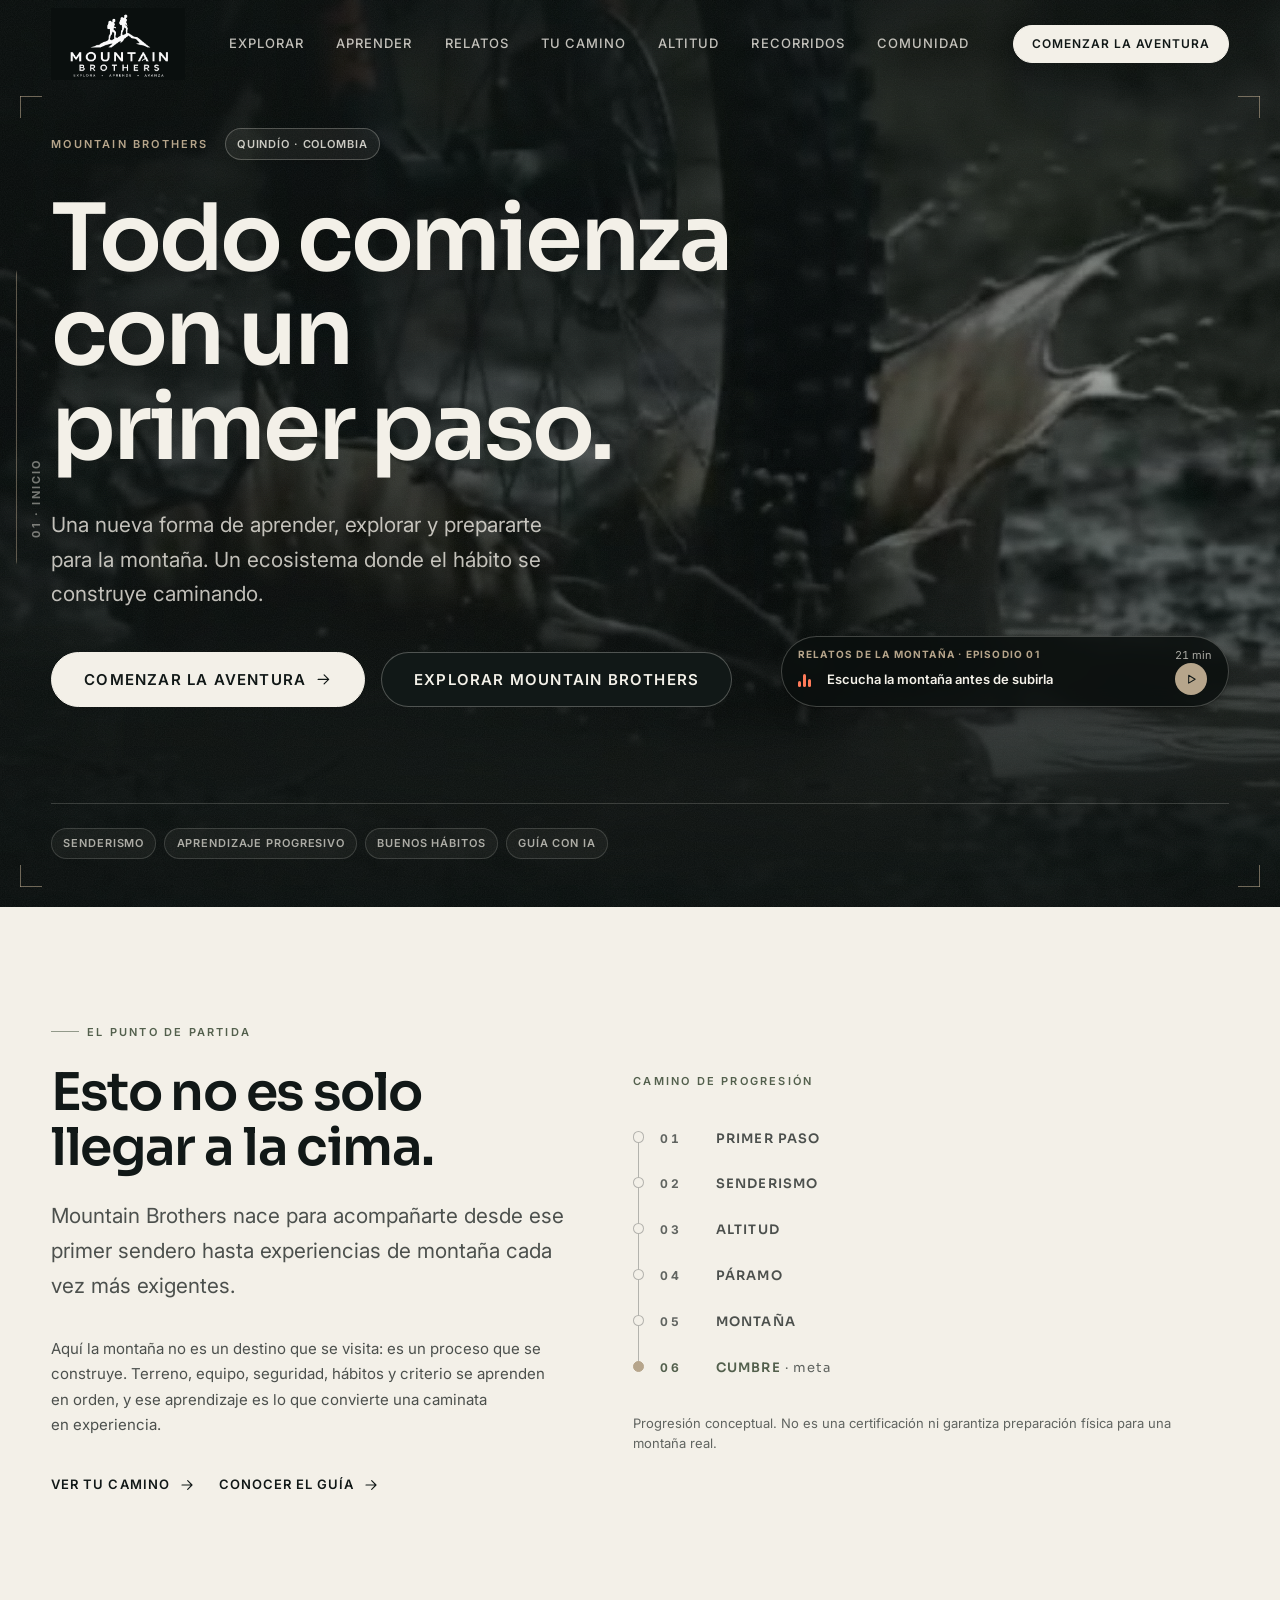
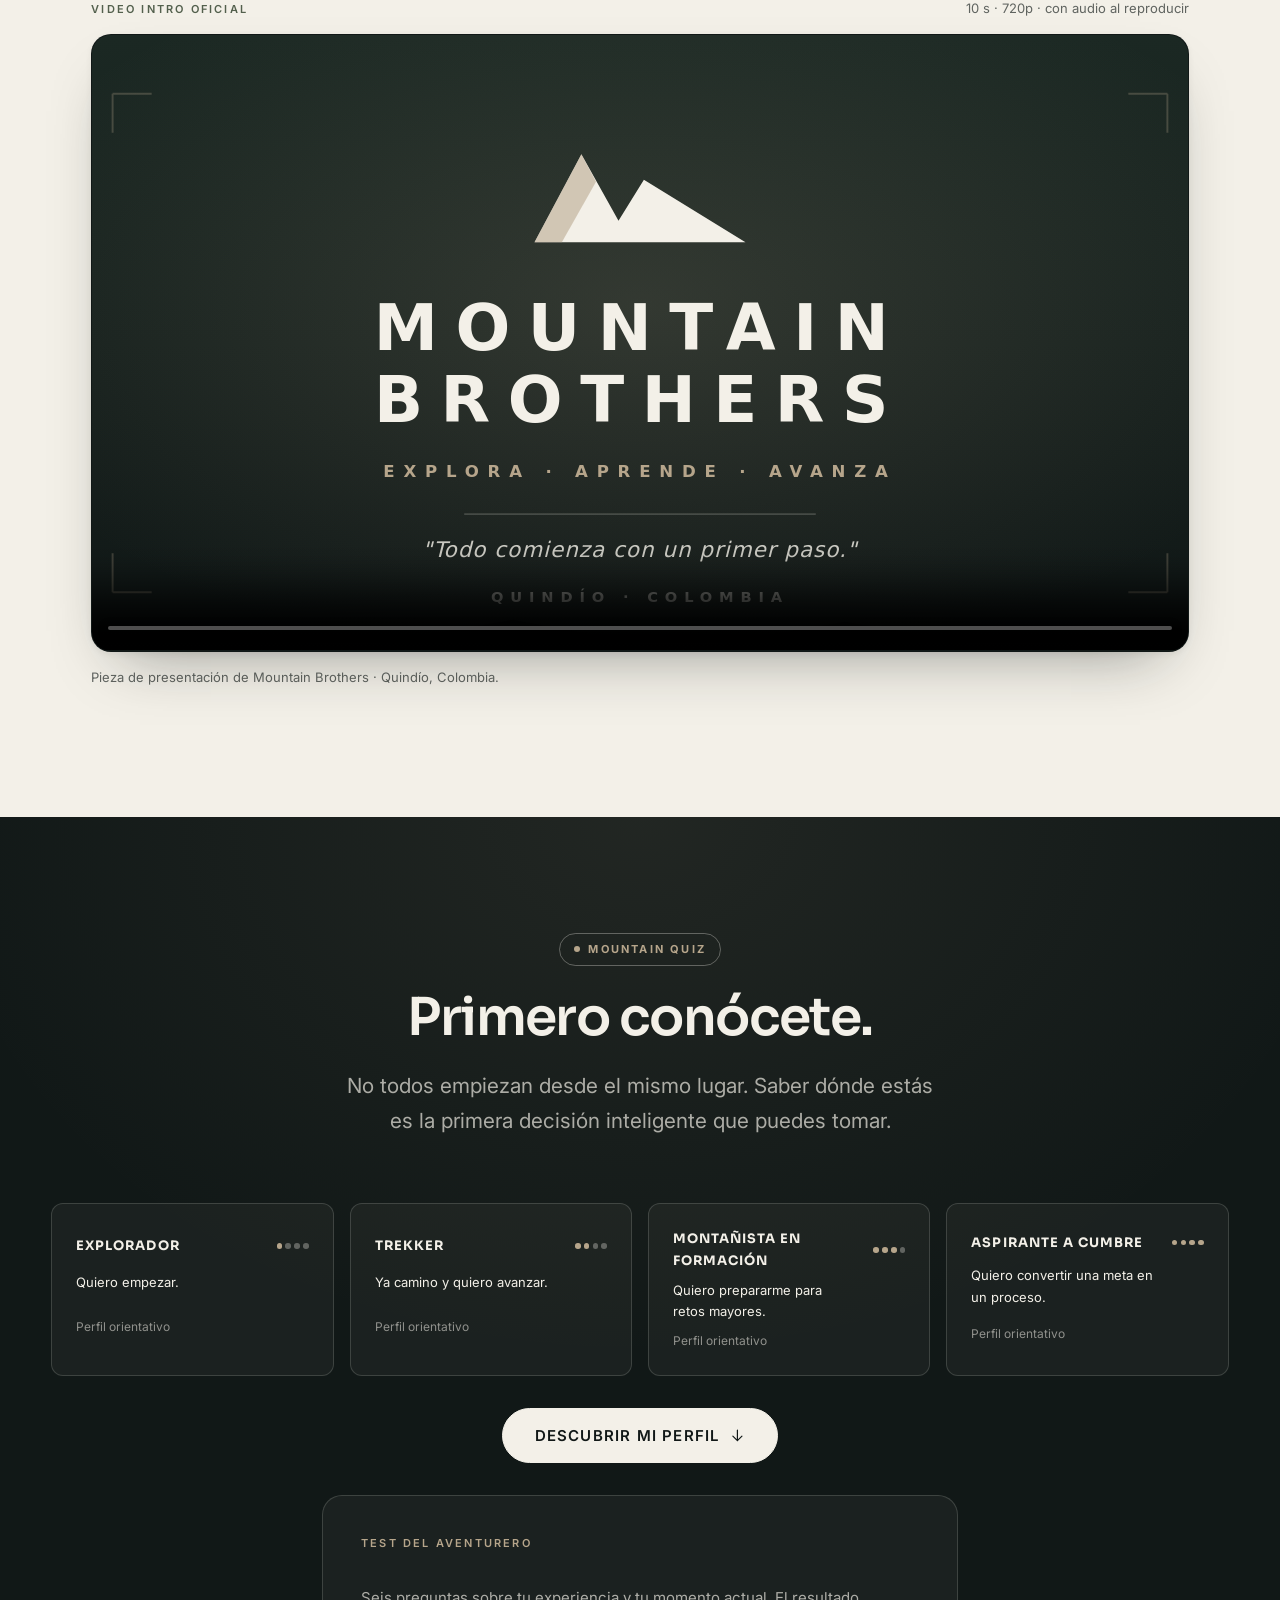
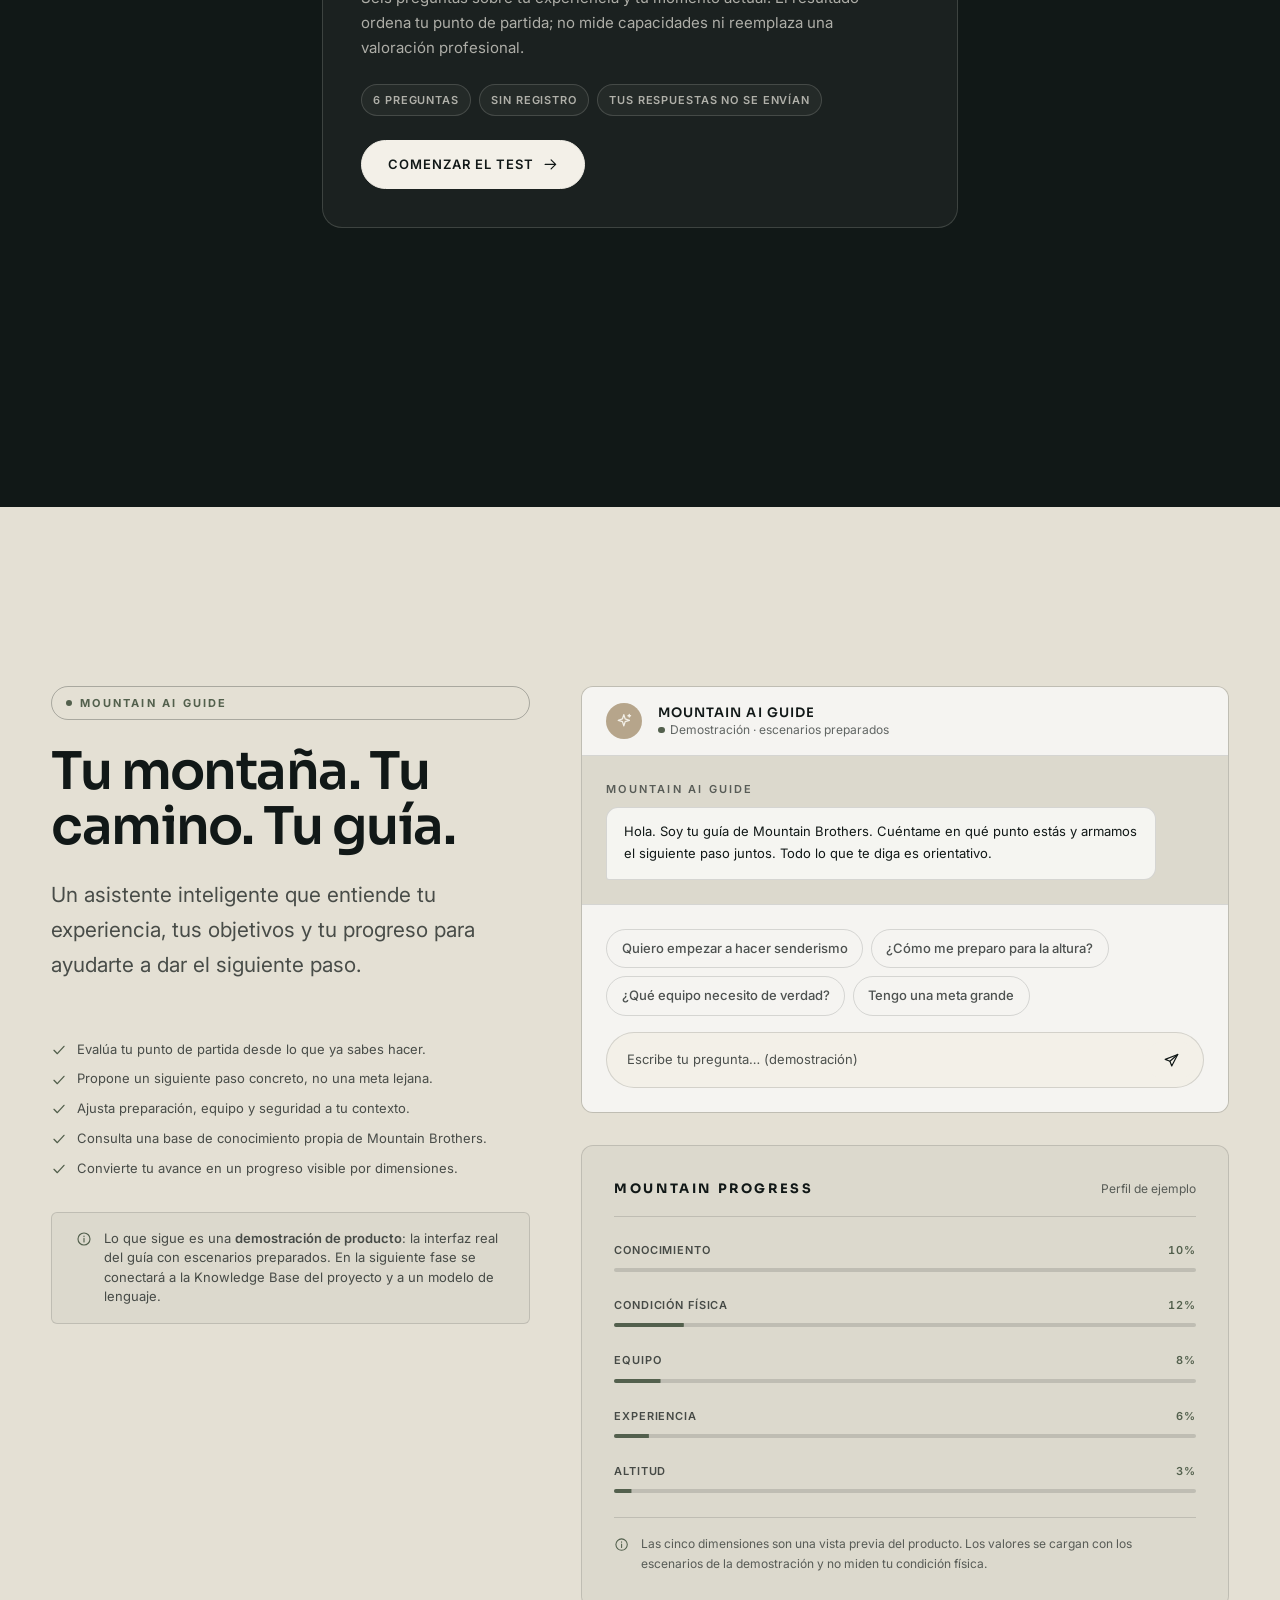
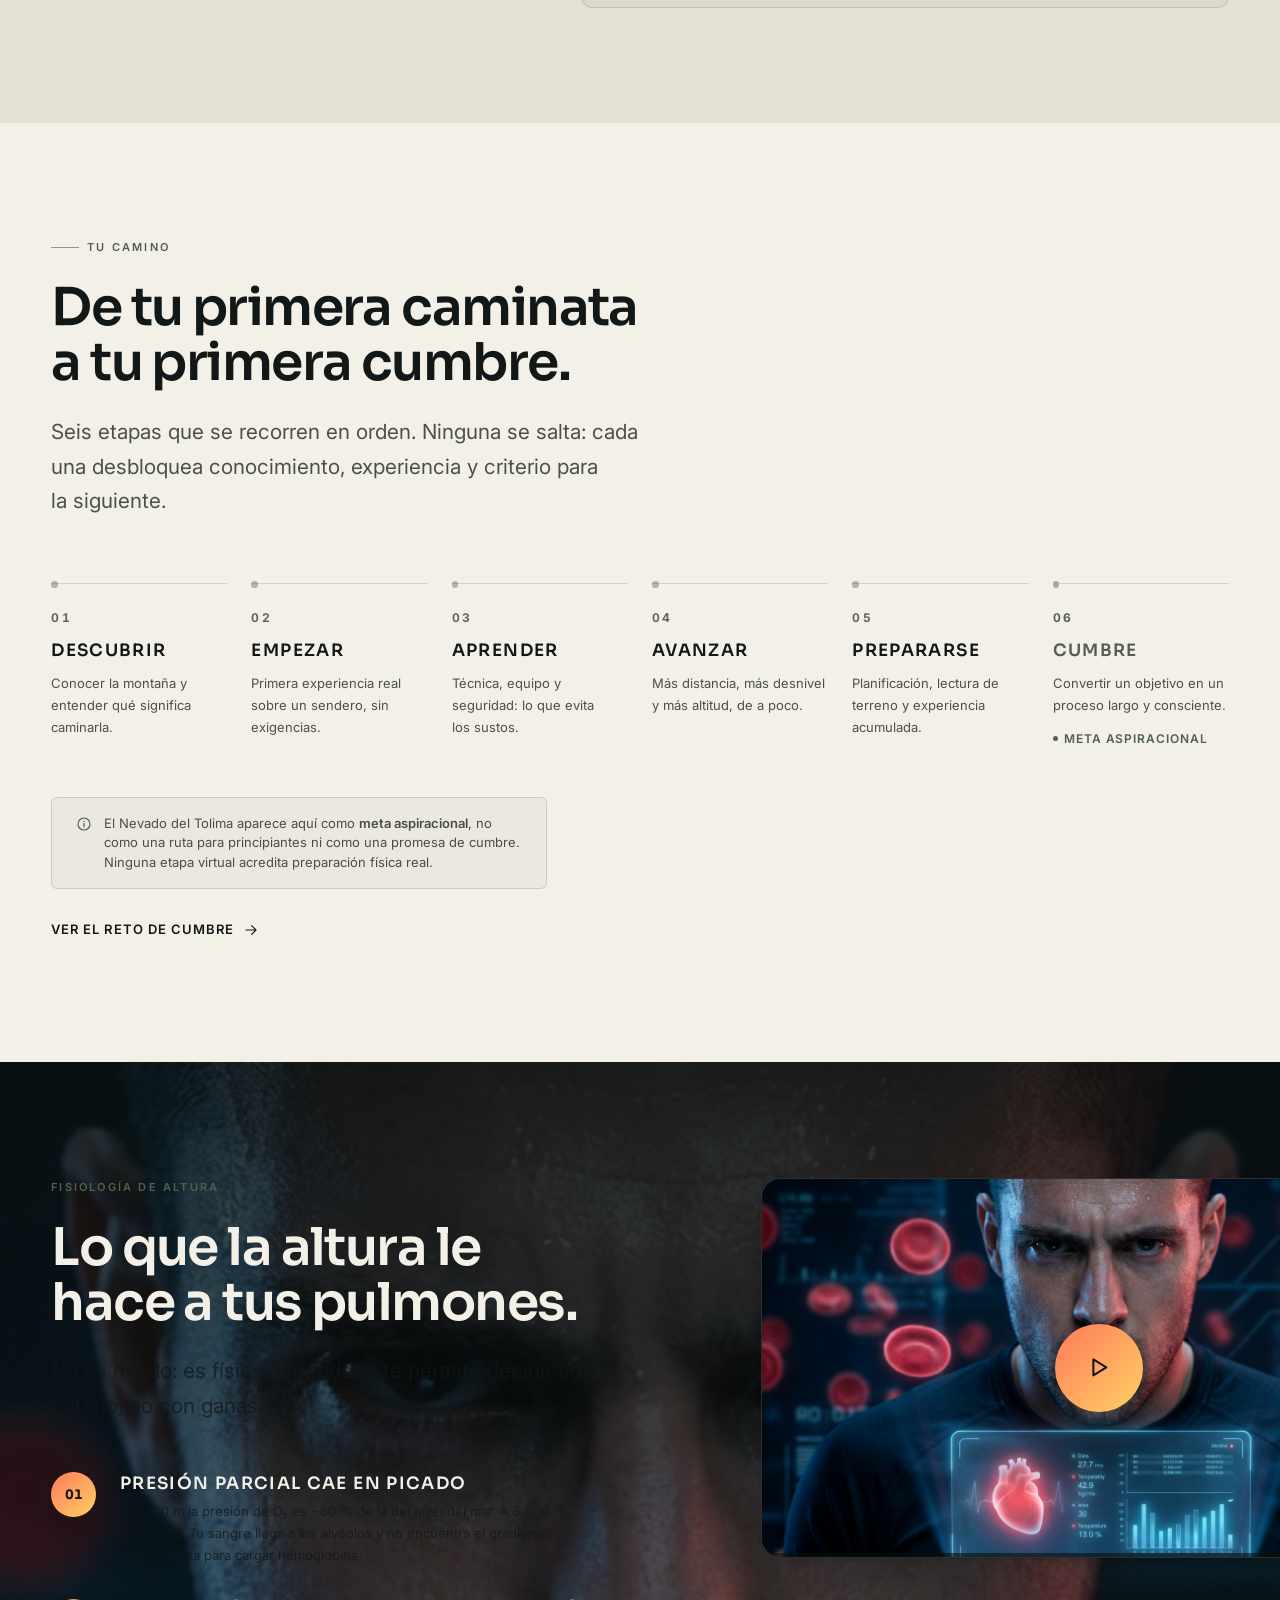
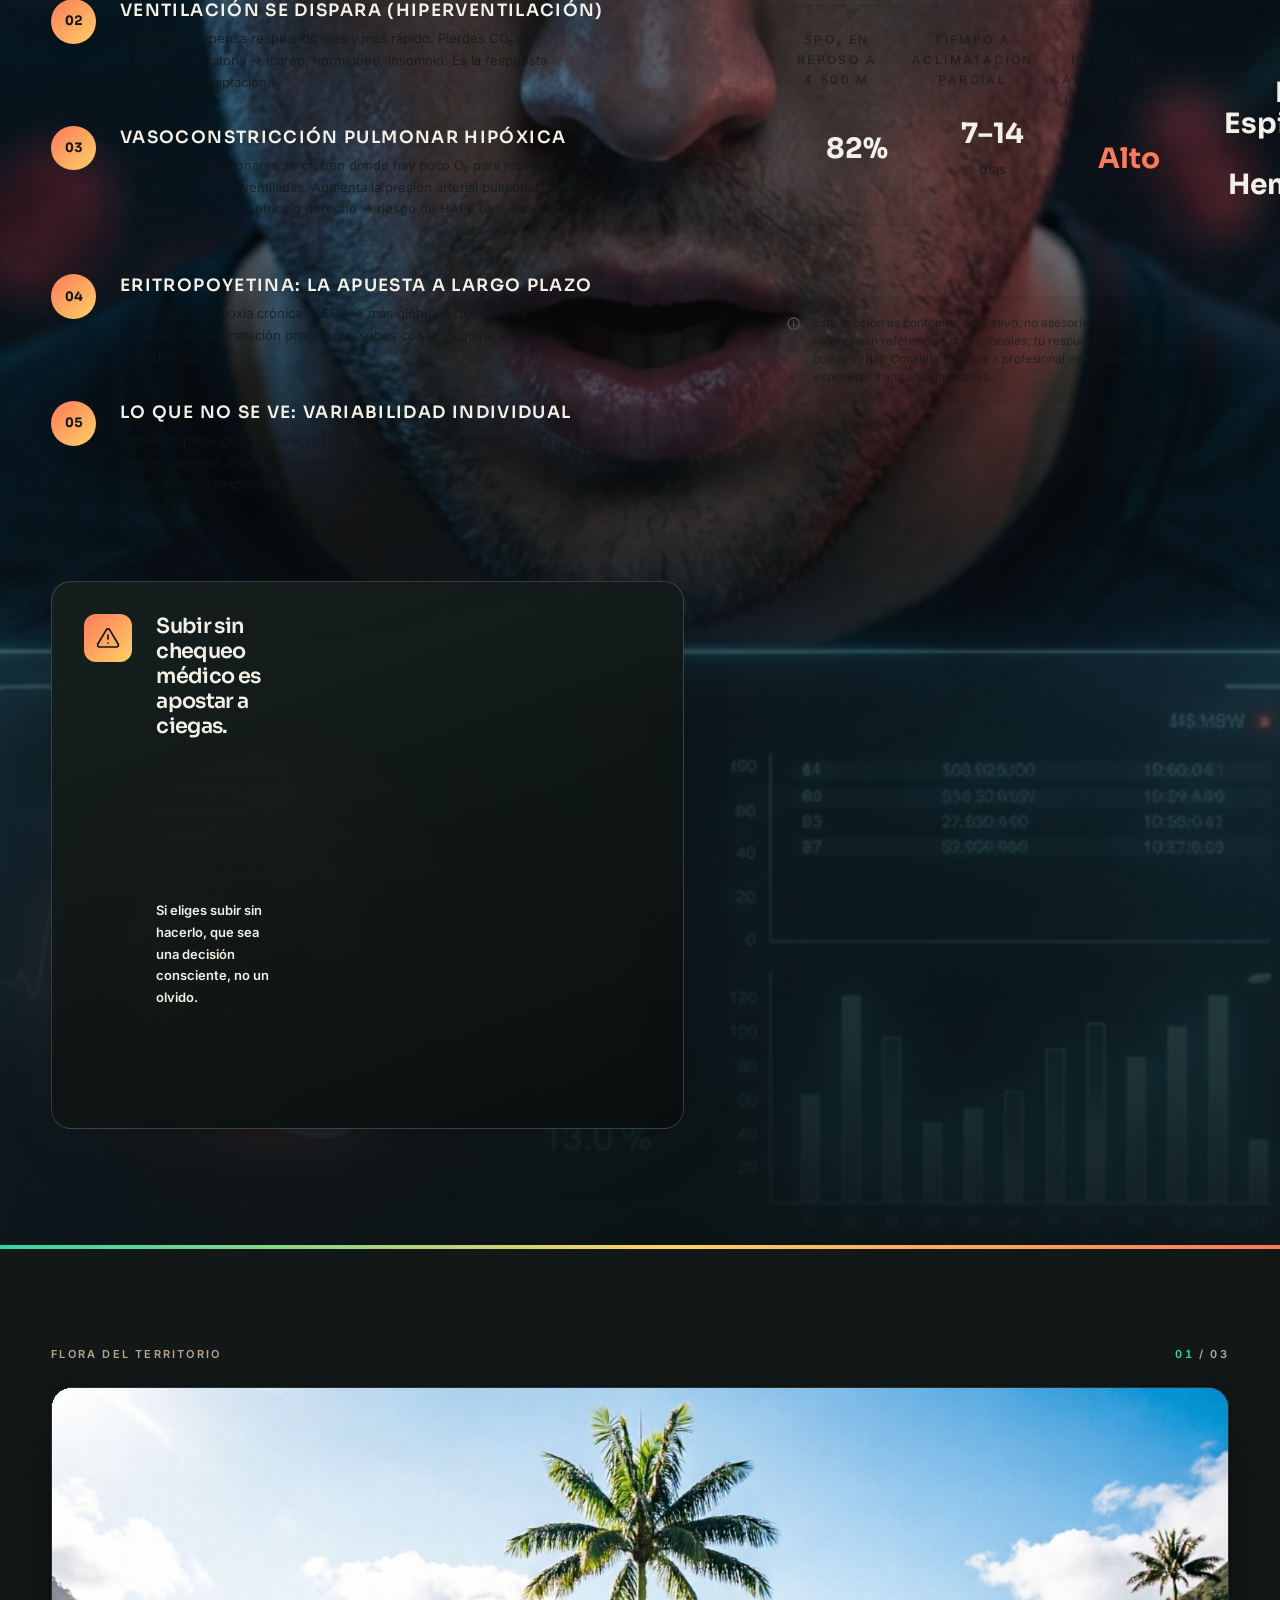
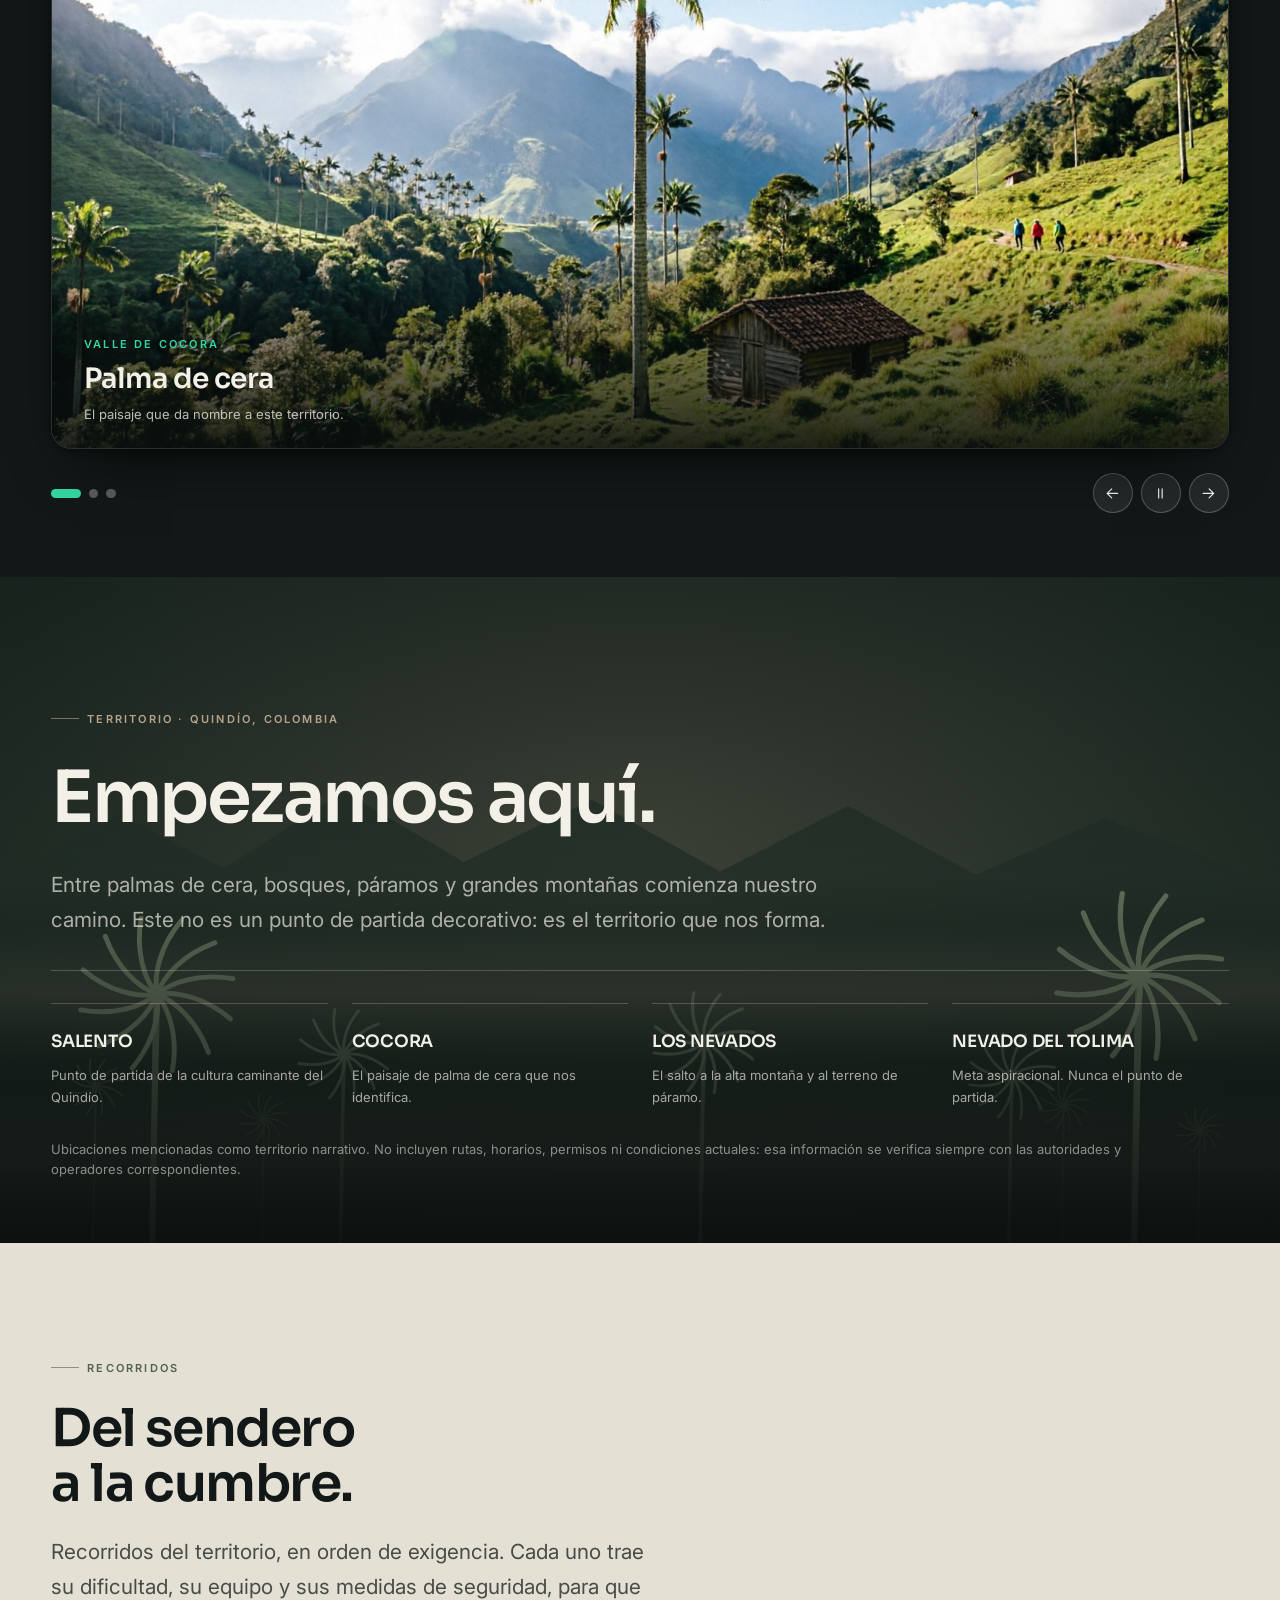
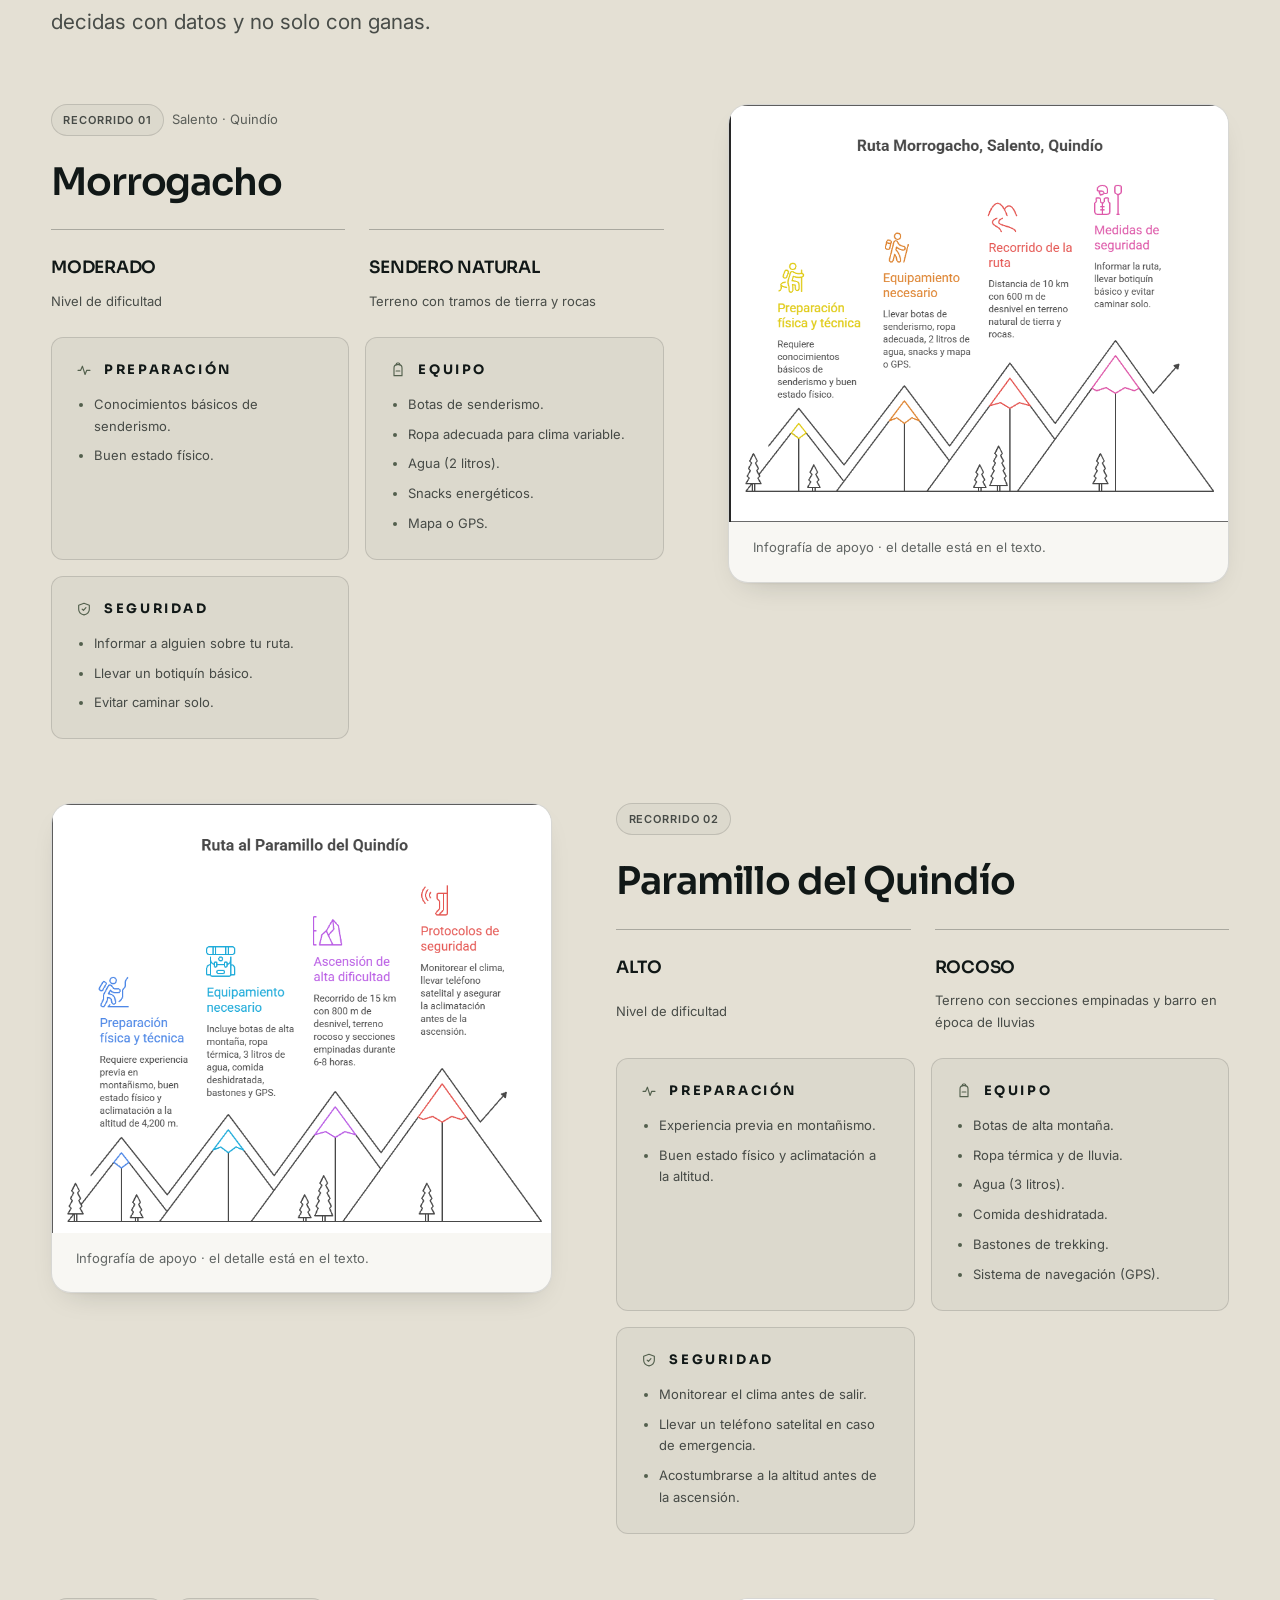
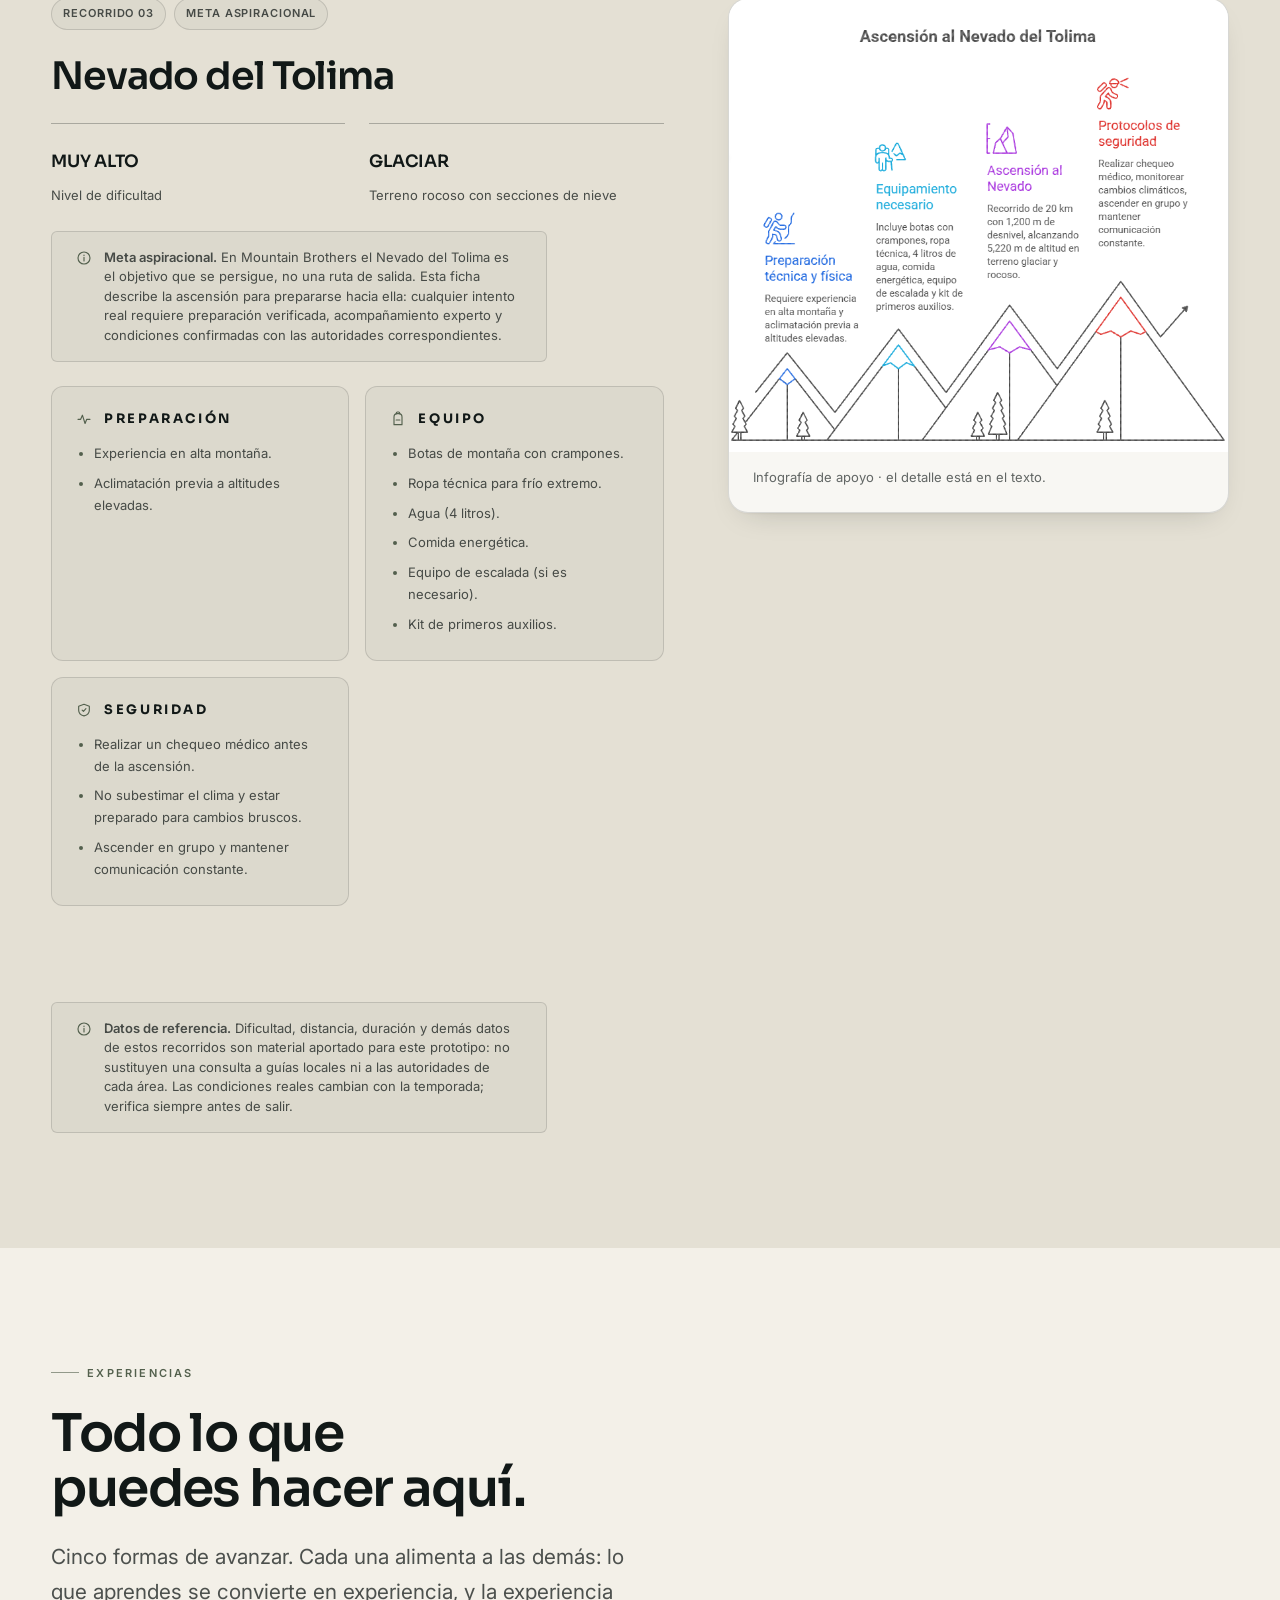
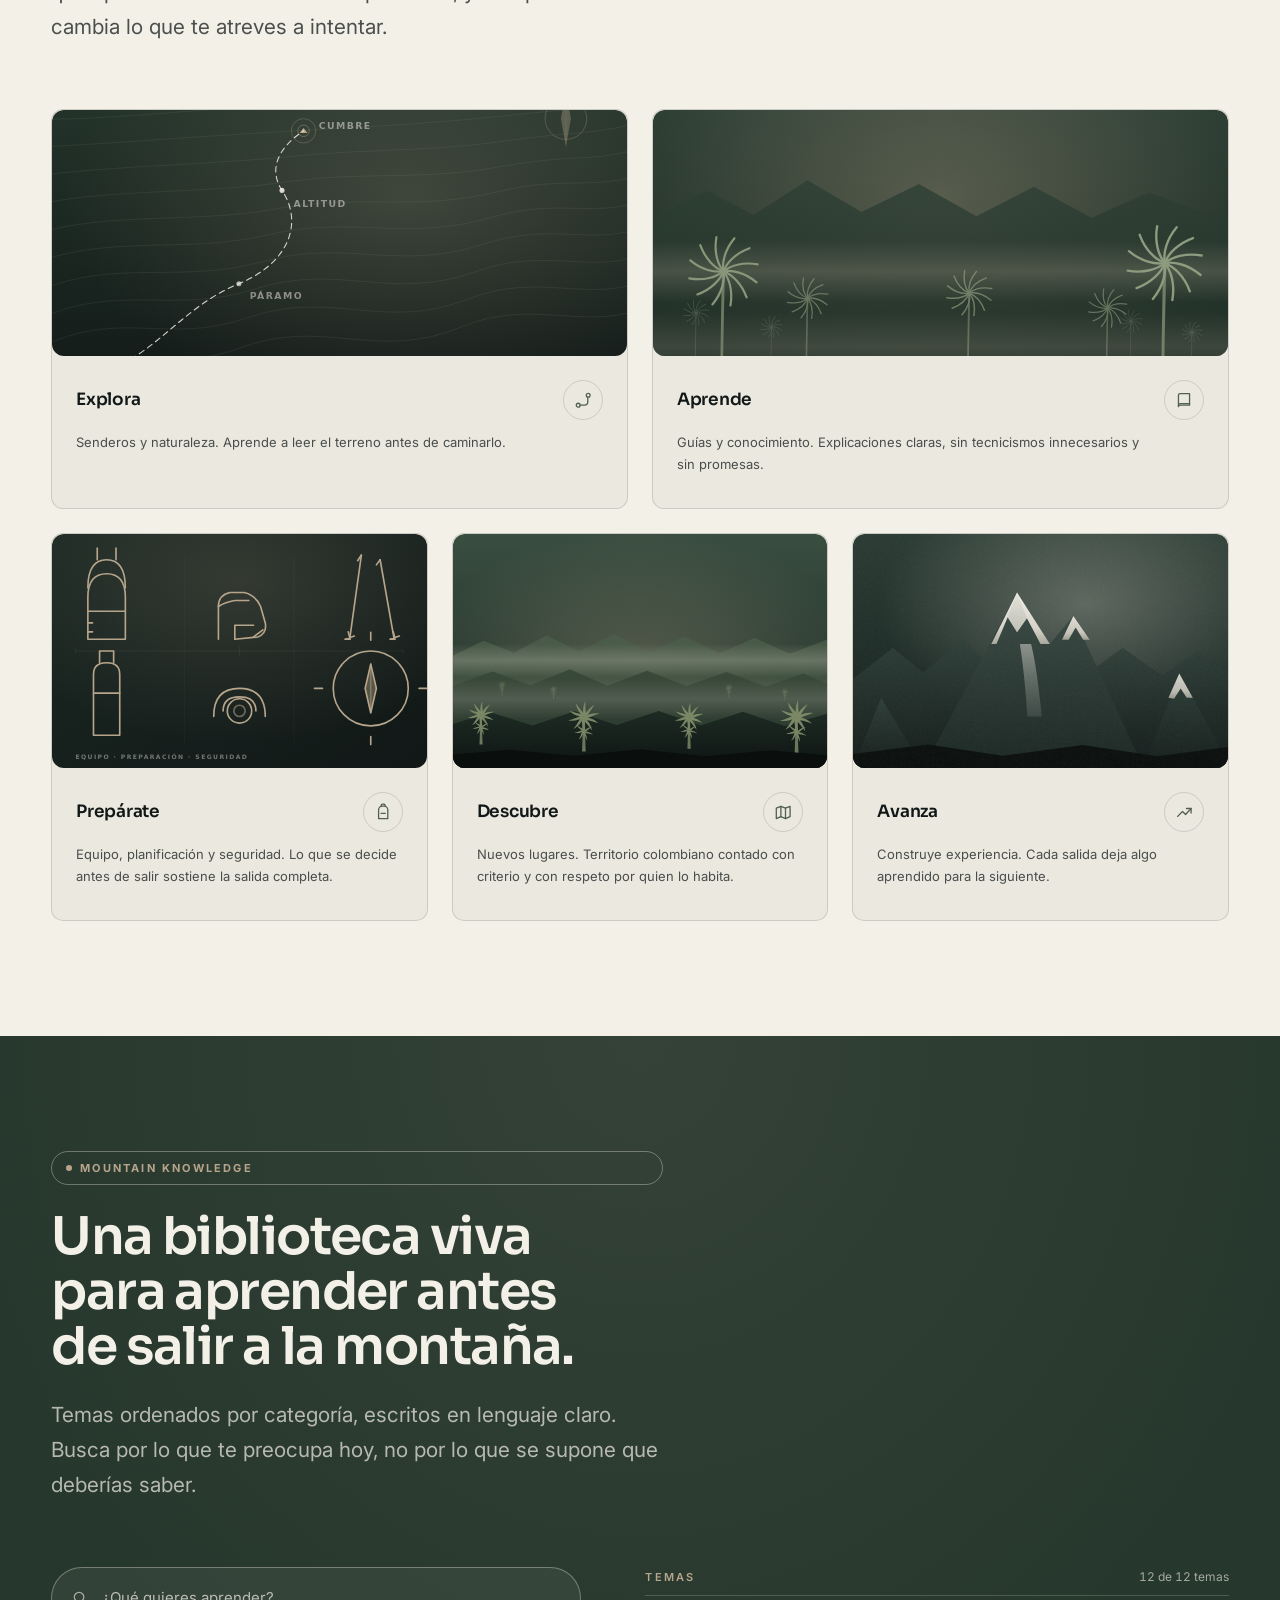
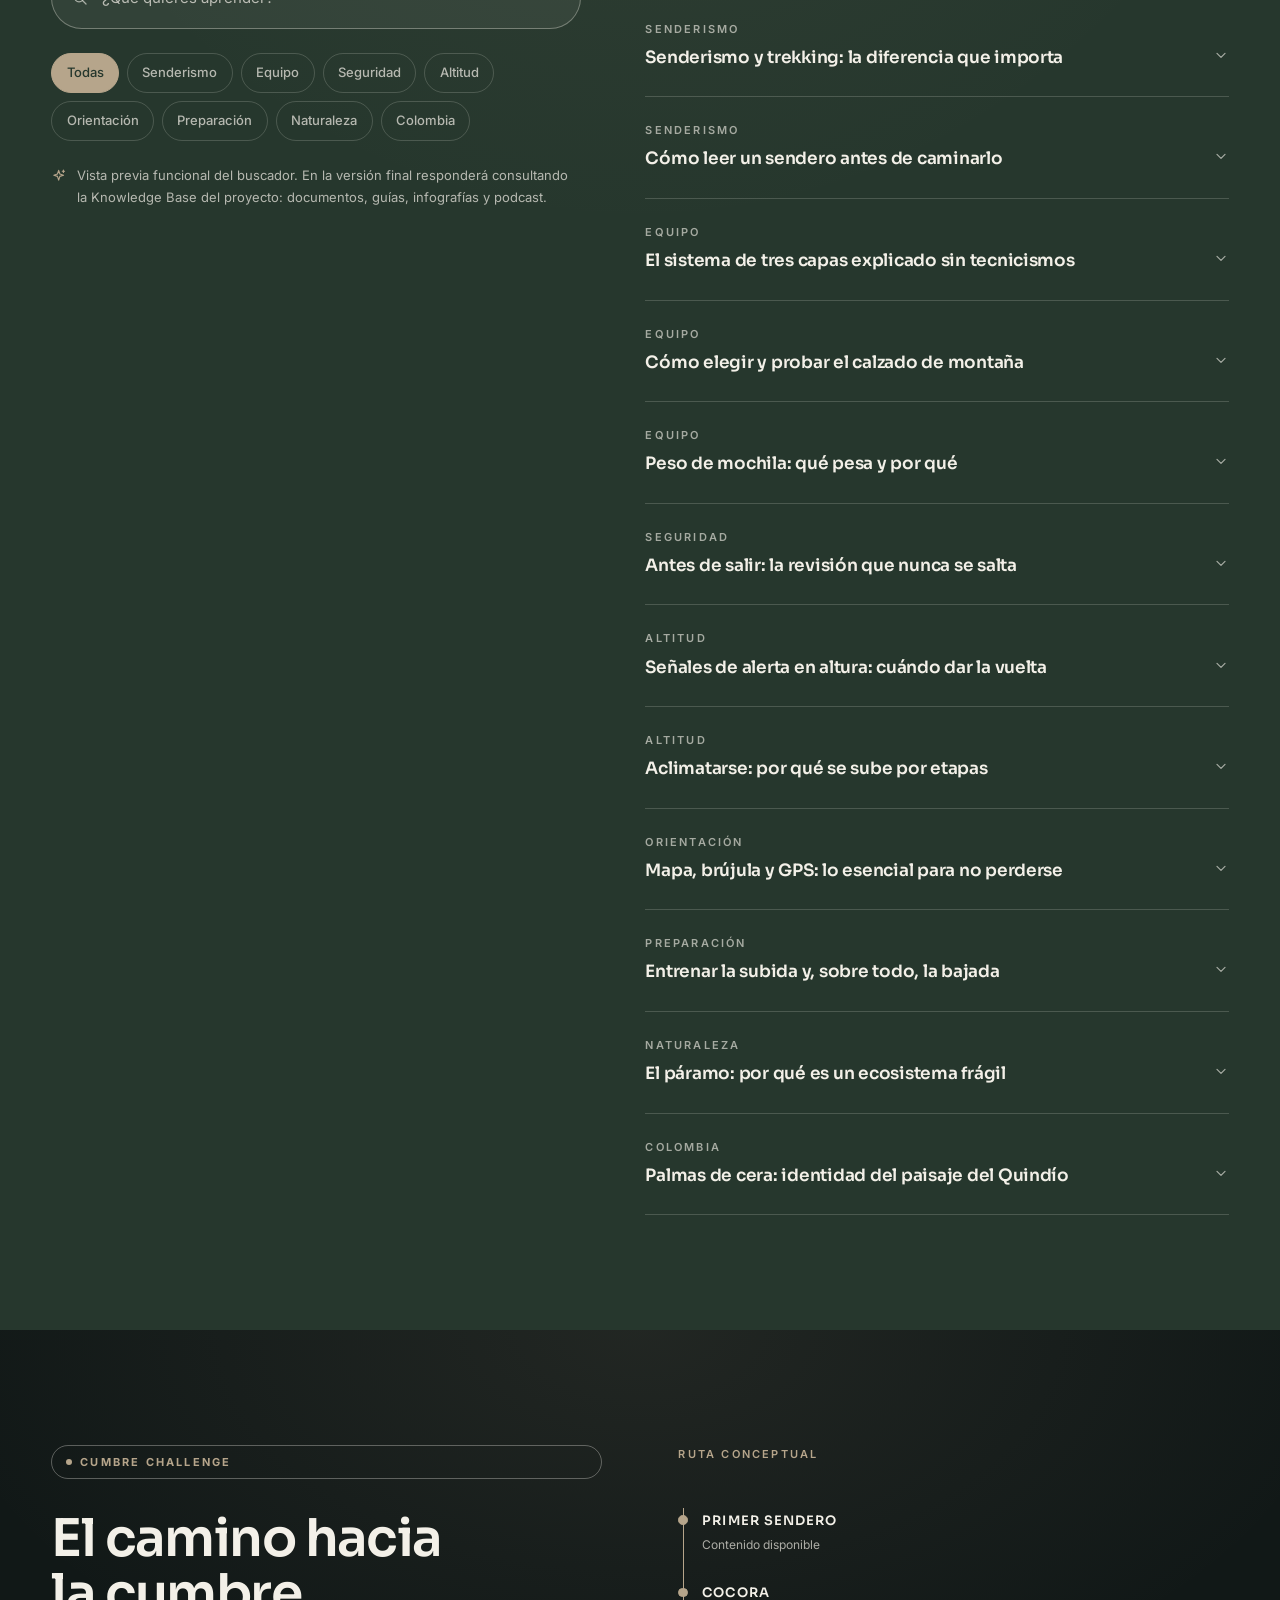
==== commit db490dbe: "feat: sección Altitud - fisiología de altura + reality check médico - index.html: nueva sección #alt" ====
--- a/mountain_brothers/index.html
+++ b/mountain_brothers/index.html
@@ -220,6 +220,7 @@
         <a class="nav-links__item" href="#aprender">Aprender</a>
         <a class="nav-links__item" href="#relatos">Relatos</a>
         <a class="nav-links__item" href="#camino">Tu camino</a>
+        <a class="nav-links__item" href="#altitud">Altitud</a>
         <a class="nav-links__item" href="#recorridos">Recorridos</a>
         <a class="nav-links__item" href="#comunidad">Comunidad</a>
       </nav>
@@ -252,8 +253,9 @@
         <a class="nav-drawer__link" href="#aprender"><span class="nav-drawer__index">02</span>Aprender</a>
         <a class="nav-drawer__link" href="#relatos"><span class="nav-drawer__index">03</span>Relatos</a>
         <a class="nav-drawer__link" href="#camino"><span class="nav-drawer__index">04</span>Tu camino</a>
-        <a class="nav-drawer__link" href="#recorridos"><span class="nav-drawer__index">05</span>Recorridos</a>
-        <a class="nav-drawer__link" href="#comunidad"><span class="nav-drawer__index">06</span>Comunidad</a>
+        <a class="nav-drawer__link" href="#altitud"><span class="nav-drawer__index">05</span>Altitud</a>
+        <a class="nav-drawer__link" href="#recorridos"><span class="nav-drawer__index">06</span>Recorridos</a>
+        <a class="nav-drawer__link" href="#comunidad"><span class="nav-drawer__index">07</span>Comunidad</a>
     </nav>
     <div class="nav-drawer__foot">
       <a class="btn btn--primary" href="#primer-paso">
@@ -763,6 +765,180 @@
             Ver el reto de cumbre
             <svg aria-hidden="true"><use href="#i-arrow-right"></use></svg>
           </a>
+        </div>
+      </div>
+    </section>
+
+    <!-- ======================================================================
+         ALTITUD · Lo que pasa en tu cuerpo (y por qué importa el chequeo)
+         Sección "reality check": ciencia accesible, no alarmismo.
+         Respeta agency: informa, no prohíbe. "Bajo tu responsabilidad" = decisión informada.
+         ====================================================================== -->
+    <section class="altitude section--textured" id="altitud" aria-labelledby="altitud-title">
+      <div class="altitude__bg" aria-hidden="true">
+        <!-- Video de fondo: visualización 3D/animación de pulmones a altitud.
+             Si no carga o prefers-reduced-motion, queda el poster estático. -->
+        <img
+          src="assets/images/altitud-poster.jpg"
+          alt="Ilustración médica estilizada: pulmones con gradiente de oxigenación descendiente al subir de altura."
+          width="1920" height="1080" decoding="async" fetchpriority="high">
+        <video
+          class="altitude__video"
+          data-altitude-video
+          src="assets/videos/altitud-pulmones.mp4"
+          poster="assets/images/altitud-poster.jpg"
+          muted autoplay loop playsinline preload="metadata" disablepictureinpicture
+          aria-hidden="true" tabindex="-1"></video>
+        <div class="altitude__scrim" aria-hidden="true"></div>
+      </div>
+
+      <div class="container">
+        <div class="altitude__grid">
+          <!-- Columna narrativa: texto + revelado progresivo al scroll -->
+          <div class="altitude__narrative" data-reveal>
+            <div class="section-head">
+              <p class="eyebrow eyebrow--bare">Fisiología de altura</p>
+              <h2 class="section-head__title" id="altitud-title">Lo que la altura le hace a tus pulmones.</h2>
+              <p class="lede">
+                No es miedo: es física. Entenderlo te permite decidir con criterio, no con ganas.
+              </p>
+            </div>
+
+            <!-- Steps revelados al scroll via IntersectionObserver -->
+            <ol class="altitude__steps" data-altitude-steps>
+              <li class="altitude__step" data-step="0" data-reveal>
+                <span class="altitude__step-num">01</span>
+                <div class="altitude__step-content">
+                  <h3 class="altitude__step-title">Presión parcial cae en picado</h3>
+                  <p class="altitude__step-text">
+                    A 4.000 m la presión de O₂ es ~60 % de la del nivel del mar. A 5.000 m, ~50 %.
+                    Tu sangre llega a los alvéolos y no encuentra el gradiente que necesita para cargar hemoglobina.
+                  </p>
+                </div>
+              </li>
+
+              <li class="altitude__step" data-step="1" data-reveal>
+                <span class="altitude__step-num">02</span>
+                <div class="altitude__step-content">
+                  <h3 class="altitude__step-title">Ventilación se dispara (hiperventilación)</h3>
+                  <p class="altitude__step-text">
+                    El cuerpo compensa respirando más y más rápido. Pierdes CO₂ → alcalosis respiratoria → mareo, hormigueo, insomnio.
+                    Es la respuesta aguda, no la adaptación.
+                  </p>
+                </div>
+              </li>
+
+              <li class="altitude__step" data-step="2" data-reveal>
+                <span class="altitude__step-num">03</span>
+                <div class="altitude__step-content">
+                  <h3 class="altitude__step-title">Vasoconstricción pulmonar hipóxica</h3>
+                  <p class="altitude__step-text">
+                    Las arteriolas pulmonares se cierran donde hay poco O₂ para redirigir flujo a zonas mejor ventiladas.
+                    Aumenta la presión arterial pulmonar → trabajo extra del ventrículo derecho → riesgo de HAPE (edema pulmonar de altura).
+                  </p>
+                </div>
+              </li>
+
+              <li class="altitude__step" data-step="3" data-reveal>
+                <span class="altitude__step-num">04</span>
+                <div class="altitude__step-content">
+                  <h3 class="altitude__step-title">Eritropoyetina: la apuesta a largo plazo</h3>
+                  <p class="altitude__step-text">
+                    Riñón detecta hipoxia crónica → EPO → más glóbulos rojos. Tarda semanas.
+                    Sin aclimatación progresiva, subes con la maquinaria de nivel del mar.
+                  </p>
+                </div>
+              </li>
+
+              <li class="altitude__step" data-step="4" data-reveal>
+                <span class="altitude__step-num">05</span>
+                <div class="altitude__step-content">
+                  <h3 class="altitude__step-title">Lo que no se ve: variabilidad individual</h3>
+                  <p class="altitude__step-text">
+                    Genética, patologías subclínicas (PFO, hipertensión pulmonar latente), anemia, infección reciente.
+                    Dos personas con mismo entrenamiento responden distinto. El chequeo médico revela lo invisible.
+                  </p>
+                </div>
+              </li>
+            </ol>
+
+            <!-- CTA / disclaimer principal: glass card, alto contraste -->
+            <div class="altitude__verdict" data-reveal>
+              <div class="altitude__verdict-icon" aria-hidden="true">
+                <svg viewBox="0 0 24 24" fill="none" stroke="currentColor" stroke-width="1.7" stroke-linecap="round" stroke-linejoin="round">
+                  <path d="M10.29 3.86L1.82 18a2 2 0 0 0 1.71 3h16.94a2 2 0 0 0 1.71-3L13.71 3.86a2 2 0 0 0-3.42 0z"/>
+                  <line x1="12" y1="9" x2="12" y2="13"/>
+                  <line x1="12" y1="17" x2="12.01" y2="17"/>
+                </svg>
+              </div>
+              <div class="altitude__verdict-content">
+                <p class="altitude__verdict-title">Subir sin chequeo médico es apostar a ciegas.</p>
+                <p class="altitude__verdict-text">
+                  Un electrocardiograma, espirometría y hematocrito basal cuestan minutos y detectan lo que el espejo no muestra.
+                  <strong>Si eliges subir sin hacerlo, que sea una decisión consciente, no un olvido.</strong>
+                  Asumes el riesgo con los ojos abiertos: eso es autonomía, no imprudencia.
+                </p>
+              </div>
+              <a class="btn btn--outline altitude__verdict-action" href="#guia" data-altitude-cta>
+                Preparar mi chequeo con el Guía IA
+                <svg aria-hidden="true"><use href="#i-arrow-right"></use></svg>
+              </a>
+            </div>
+          </div>
+
+          <!-- Columna visual: video interactivo + datos clave -->
+          <div class="altitude__visual" aria-hidden="true">
+            <div class="altitude__video-wrap" data-altitude-player>
+              <!-- El video principal se controla via JS: play/pause al scroll, seek a secciones -->
+              <video
+                class="altitude__player-video"
+                src="assets/videos/altitud-pulmones.mp4"
+                poster="assets/images/altitud-poster.jpg"
+                muted playsinline preload="metadata"
+                aria-label="Animación: cambios pulmonares con la altitud"
+                tabindex="-1"></video>
+              <div class="altitude__player-overlay" aria-hidden="true">
+                <button
+                  class="altitude__play-btn"
+                  type="button"
+                  data-altitude-play
+                  aria-label="Reproducir animación de fisiología de altura">
+                  <svg class="altitude__play-icon" viewBox="0 0 24 24" fill="none" stroke="currentColor" stroke-width="1.7" stroke-linecap="round" stroke-linejoin="round"><path d="M7.8 5.4 18.6 12 7.8 18.6z"/></svg>
+                  <svg class="altitude__pause-icon" viewBox="0 0 24 24" fill="none" stroke="currentColor" stroke-width="1.7" stroke-linecap="round" stroke-linejoin="round"><path d="M9.5 5.5v13M14.5 5.5v13"/></svg>
+                </button>
+                <div class="altitude__progress" data-altitude-progress role="slider" tabindex="0" aria-label="Progreso de la animación" aria-valuemin="0" aria-valuemax="100" aria-valuenow="0">
+                  <div class="altitude__progress-fill" data-altitude-fill></div>
+                  <div class="altitude__progress-head" data-altitude-head aria-hidden="true"></div>
+                </div>
+              </div>
+            </div>
+
+            <!-- Métricas rápidas: scannables, sin scroll -->
+            <dl class="altitude__metrics" data-reveal>
+              <div class="altitude__metric">
+                <dt class="altitude__metric-label">SpO₂ en reposo a 4.500 m</dt>
+                <dd class="altitude__metric-value"><span data-altitude-spo2>—</span>%</dd>
+              </div>
+              <div class="altitude__metric">
+                <dt class="altitude__metric-label">Tiempo a aclimatación parcial</dt>
+                <dd class="altitude__metric-value">7–14 <span class="altitude__metric-unit">días</span></dd>
+              </div>
+              <div class="altitude__metric">
+                <dt class="altitude__metric-label">Riesgo HAPE sin aclimatar (>4.500 m)</dt>
+                <dd class="altitude__metric-value"><span class="altitude__metric--warn">Alto</span></dd>
+              </div>
+              <div class="altitude__metric">
+                <dt class="altitude__metric-label">Chequeo básico recomendado</dt>
+                <dd class="altitude__metric-value">ECG + Espirometría + Hemograma</dd>
+              </div>
+            </dl>
+
+            <!-- Disclaimer legal/ético compacto -->
+            <p class="altitude__disclaimer">
+              <svg aria-hidden="true"><use href="#i-info"></use></svg>
+              Esta sección es contenido educativo, no asesoría médica. Los valores son referencias poblacionales; tu respuesta individual puede variar. Consulta siempre a profesional de salud antes de exponerte a altitud significativa.
+            </p>
+          </div>
         </div>
       </div>
     </section>
--- a/mountain_brothers/assets/css/sections.css
+++ b/mountain_brothers/assets/css/sections.css
@@ -933,6 +933,410 @@
     grid-template-columns: repeat(auto-fit, minmax(10.5rem, 1fr));
     overflow: visible;
     padding-bottom: 0;
+  }
+}
+
+/* ==========================================================================
+   ALTITUD · Fisiología + realidad check
+   Dark section con video de fondo, revelado escalonado, player controlado.
+   ========================================================================== */
+
+.altitude {
+  position: relative;
+  padding-block: var(--section-y);
+  color: var(--color-warm-white);
+  background-color: var(--color-obsidian);
+  overflow: hidden;
+}
+
+.altitude__bg {
+  position: absolute;
+  inset: 0;
+  z-index: 0;
+}
+
+.altitude__bg img,
+.altitude__bg video {
+  position: absolute;
+  inset: 0;
+  width: 100%;
+  height: 100%;
+  object-fit: cover;
+  object-position: 50% 50%;
+}
+
+.altitude__bg video {
+  opacity: 0;
+  transition: opacity 0.6s var(--ease-out);
+}
+
+.altitude__bg.is-playing video {
+  opacity: 0.35;
+}
+
+.altitude__scrim {
+  position: absolute;
+  inset: 0;
+  z-index: 1;
+  background:
+    linear-gradient(to bottom, rgba(10, 15, 14, 0.85) 0%, rgba(10, 15, 14, 0.45) 40%, rgba(10, 15, 14, 0.88) 100%),
+    radial-gradient(ellipse 80% 60% at 50% 100%, rgba(10, 15, 14, 0.4) 0%, transparent 70%);
+  pointer-events: none;
+}
+
+.altitude__grid {
+  position: relative;
+  z-index: 2;
+  display: grid;
+  gap: var(--grid-gap);
+  align-items: start;
+}
+
+@media (min-width: 64rem) {
+  .altitude__grid {
+    grid-template-columns: minmax(0, 1.15fr) minmax(0, 0.85fr);
+    gap: clamp(3rem, 6vw, 6rem);
+  }
+}
+
+/* --- Narrativa: steps revelados al scroll --- */
+
+.altitude__steps {
+  display: grid;
+  gap: var(--space-lg);
+  margin-top: var(--space-xl);
+  counter-reset: altitude-step;
+}
+
+.altitude__step {
+  display: grid;
+  grid-template-columns: auto minmax(0, 1fr);
+  gap: var(--space-md);
+  align-items: start;
+  opacity: 0;
+  transform: translateY(16px);
+  transition: opacity var(--dur-md) var(--ease-out), transform var(--dur-md) var(--ease-out);
+}
+
+.altitude__step.is-visible {
+  opacity: 1;
+  transform: translateY(0);
+}
+
+.altitude__step-num {
+  flex: none;
+  width: 2.8rem;
+  height: 2.8rem;
+  display: grid;
+  place-items: center;
+  border-radius: 50%;
+  background: linear-gradient(135deg, var(--color-vivo-clay), var(--color-vivo-sun));
+  color: var(--color-obsidian);
+  font-family: var(--font-display);
+  font-size: var(--text-sm);
+  font-weight: var(--weight-bold);
+  font-variant-numeric: tabular-nums;
+  box-shadow: var(--shadow-soft);
+}
+
+.altitude__step-content {
+  padding-top: 0.2rem;
+}
+
+.altitude__step-title {
+  font-family: var(--font-display);
+  font-size: var(--text-md);
+  font-weight: var(--weight-semibold);
+  letter-spacing: var(--tracking-wide);
+  text-transform: uppercase;
+  color: var(--color-warm-white);
+  margin-bottom: var(--space-2xs);
+}
+
+.altitude__step-text {
+  font-size: var(--text-sm);
+  line-height: var(--leading-relaxed);
+  color: var(--text-muted);
+  max-width: 54ch;
+}
+
+/* --- Verdict card: glass morphism, alto contraste --- */
+
+.altitude__verdict {
+  display: grid;
+  grid-template-columns: auto 1fr auto;
+  align-items: start;
+  gap: var(--space-md);
+  margin-top: var(--space-2xl);
+  padding: var(--space-lg);
+  border-radius: var(--radius-lg);
+  border: var(--hairline) solid rgba(243, 240, 232, 0.18);
+  background: linear-gradient(160deg, rgba(22, 32, 29, 0.92), rgba(10, 15, 14, 0.92));
+  backdrop-filter: blur(20px);
+  -webkit-backdrop-filter: blur(20px);
+  box-shadow: var(--shadow-lift);
+}
+
+@media (max-width: 48rem) {
+  .altitude__verdict {
+    grid-template-columns: auto 1fr;
+    grid-template-areas:
+      "icon title"
+      "icon text"
+      "action action";
+  }
+  .altitude__verdict-icon { grid-area: icon; }
+  .altitude__verdict-content { grid-area: text; }
+  .altitude__verdict-title { grid-area: title; }
+  .altitude__verdict-action { grid-area: action; justify-self: start; }
+}
+
+.altitude__verdict-icon {
+  flex: none;
+  width: 3rem;
+  height: 3rem;
+  display: grid;
+  place-items: center;
+  border-radius: var(--radius-md);
+  background: linear-gradient(135deg, var(--color-vivo-clay), var(--color-vivo-sun));
+  color: var(--color-obsidian);
+  svg { width: 1.5rem; height: 1.5rem; }
+}
+
+.altitude__verdict-title {
+  font-family: var(--font-display);
+  font-size: var(--text-lg);
+  font-weight: var(--weight-semibold);
+  letter-spacing: var(--tracking-tight);
+  line-height: var(--leading-snug);
+  color: var(--color-warm-white);
+  margin: 0 0 var(--space-2xs);
+}
+
+.altitude__verdict-text {
+  font-size: var(--text-sm);
+  line-height: var(--leading-relaxed);
+  color: var(--text-muted);
+  margin: 0;
+  max-width: 58ch;
+}
+
+.altitude__verdict-text strong {
+  color: var(--color-warm-white);
+}
+
+.altitude__verdict-action {
+  align-self: center;
+  flex: none;
+}
+
+@media (max-width: 48rem) {
+  .altitude__verdict-action { width: 100%; justify-content: center; }
+}
+
+/* --- Visual: video player controlado --- */
+
+.altitude__visual {
+  display: grid;
+  gap: var(--space-lg);
+}
+
+.altitude__video-wrap {
+  position: relative;
+  aspect-ratio: 16 / 9;
+  border-radius: var(--radius-lg);
+  overflow: hidden;
+  background-color: var(--color-obsidian-deep);
+  border: var(--hairline) solid rgba(243, 240, 232, 0.14);
+  box-shadow: var(--shadow-lift);
+}
+
+.altitude__player-video {
+  width: 100%;
+  height: 100%;
+  object-fit: cover;
+}
+
+.altitude__player-overlay {
+  position: absolute;
+  inset: 0;
+  display: grid;
+  place-items: center;
+  pointer-events: none;
+  transition: opacity var(--dur-sm) var(--ease-out);
+}
+
+.altitude__video-wrap:hover .altitude__player-overlay,
+.altitude__video-wrap:focus-within .altitude__player-overlay {
+  opacity: 1;
+}
+
+.altitude__play-btn {
+  pointer-events: auto;
+  width: 5.5rem;
+  height: 5.5rem;
+  display: grid;
+  place-items: center;
+  border-radius: 50%;
+  border: none;
+  background: linear-gradient(135deg, var(--color-vivo-clay), var(--color-vivo-sun));
+  color: var(--color-obsidian);
+  cursor: pointer;
+  transition: transform var(--dur-xs) var(--ease-in-out), box-shadow var(--dur-xs) var(--ease-in-out);
+  box-shadow: var(--shadow-lift);
+}
+
+.altitude__play-btn:hover {
+  transform: scale(1.06);
+  box-shadow: 0 0 0 4px rgba(255, 122, 89, 0.3), var(--shadow-lift);
+}
+
+.altitude__play-btn:focus-visible {
+  outline: 2px solid var(--color-vivo-sun);
+  outline-offset: 4px;
+}
+
+.altitude__pause-icon { display: none; }
+
+.altitude__play-btn[aria-pressed="true"] .altitude__play-icon { display: none; }
+.altitude__play-btn[aria-pressed="true"] .altitude__pause-icon { display: block; }
+
+.altitude__play-icon,
+.altitude__pause-icon {
+  width: 1.8rem;
+  height: 1.8rem;
+}
+
+.altitude__progress {
+  pointer-events: auto;
+  position: absolute;
+  bottom: 0;
+  left: 0;
+  right: 0;
+  height: 4px;
+  background: rgba(10, 15, 14, 0.6);
+  cursor: pointer;
+}
+
+.altitude__progress-fill {
+  height: 100%;
+  width: 0%;
+  background: linear-gradient(90deg, var(--color-vivo-clay), var(--color-vivo-sun));
+  transition: width 0.1s linear;
+}
+
+.altitude__progress-head {
+  position: absolute;
+  top: -6px;
+  left: 0;
+  width: 16px;
+  height: 16px;
+  border-radius: 50%;
+  background: linear-gradient(135deg, var(--color-vivo-clay), var(--color-vivo-sun));
+  transform: translateX(-50%);
+  box-shadow: var(--shadow-soft);
+  opacity: 0;
+  transition: opacity var(--dur-xs);
+}
+
+.altitude__progress:focus-visible .altitude__progress-head,
+.altitude__progress:hover .altitude__progress-head {
+  opacity: 1;
+}
+
+/* --- Métricas rápidas --- */
+
+.altitude__metrics {
+  display: grid;
+  grid-template-columns: repeat(2, 1fr);
+  gap: var(--space-md);
+  padding: var(--space-md);
+  border-radius: var(--radius-md);
+  border: var(--hairline) solid var(--line);
+  background-color: var(--surface);
+}
+
+@media (min-width: 48rem) {
+  .altitude__metrics { grid-template-columns: repeat(4, 1fr); }
+}
+
+.altitude__metric {
+  display: grid;
+  gap: var(--space-2xs);
+  text-align: center;
+}
+
+.altitude__metric-label {
+  font-size: var(--text-xs);
+  font-weight: var(--weight-medium);
+  letter-spacing: var(--tracking-label);
+  text-transform: uppercase;
+  color: var(--text-faint);
+}
+
+.altitude__metric-value {
+  font-family: var(--font-display);
+  font-size: var(--text-xl);
+  font-weight: var(--weight-bold);
+  color: var(--color-warm-white);
+  line-height: 1.1;
+}
+
+.altitude__metric-unit {
+  font-size: var(--text-sm);
+  font-weight: var(--weight-regular);
+  color: var(--text-muted);
+}
+
+.altitude__metric--warn {
+  color: var(--color-vivo-clay);
+}
+
+/* --- Disclaimer --- */
+
+.altitude__disclaimer {
+  display: inline-flex;
+  align-items: flex-start;
+  gap: var(--space-xs);
+  margin-top: var(--space-md);
+  padding: var(--space-sm) var(--space-md);
+  border-radius: var(--radius-md);
+  border: var(--hairline) solid var(--line);
+  background-color: var(--surface);
+  font-size: var(--text-xs);
+  line-height: var(--leading-normal);
+  color: var(--text-faint);
+  max-width: 56ch;
+}
+
+.altitude__disclaimer svg {
+  flex: none;
+  width: 0.95rem;
+  height: 0.95rem;
+  margin-top: 0.1rem;
+  color: var(--accent);
+}
+
+/* Reduced motion: video estático, sin animaciones de entrada */
+@media (prefers-reduced-motion: reduce) {
+  .altitude__bg video {
+    display: none;
+  }
+  .altitude__bg img {
+    opacity: 0.4;
+  }
+  .altitude__step {
+    opacity: 1;
+    transform: none;
+    transition: none;
+  }
+  .altitude__verdict,
+  .altitude__metrics,
+  .altitude__disclaimer {
+    transition: none;
+  }
+  .altitude__progress-fill {
+    transition: none;
   }
 }
 
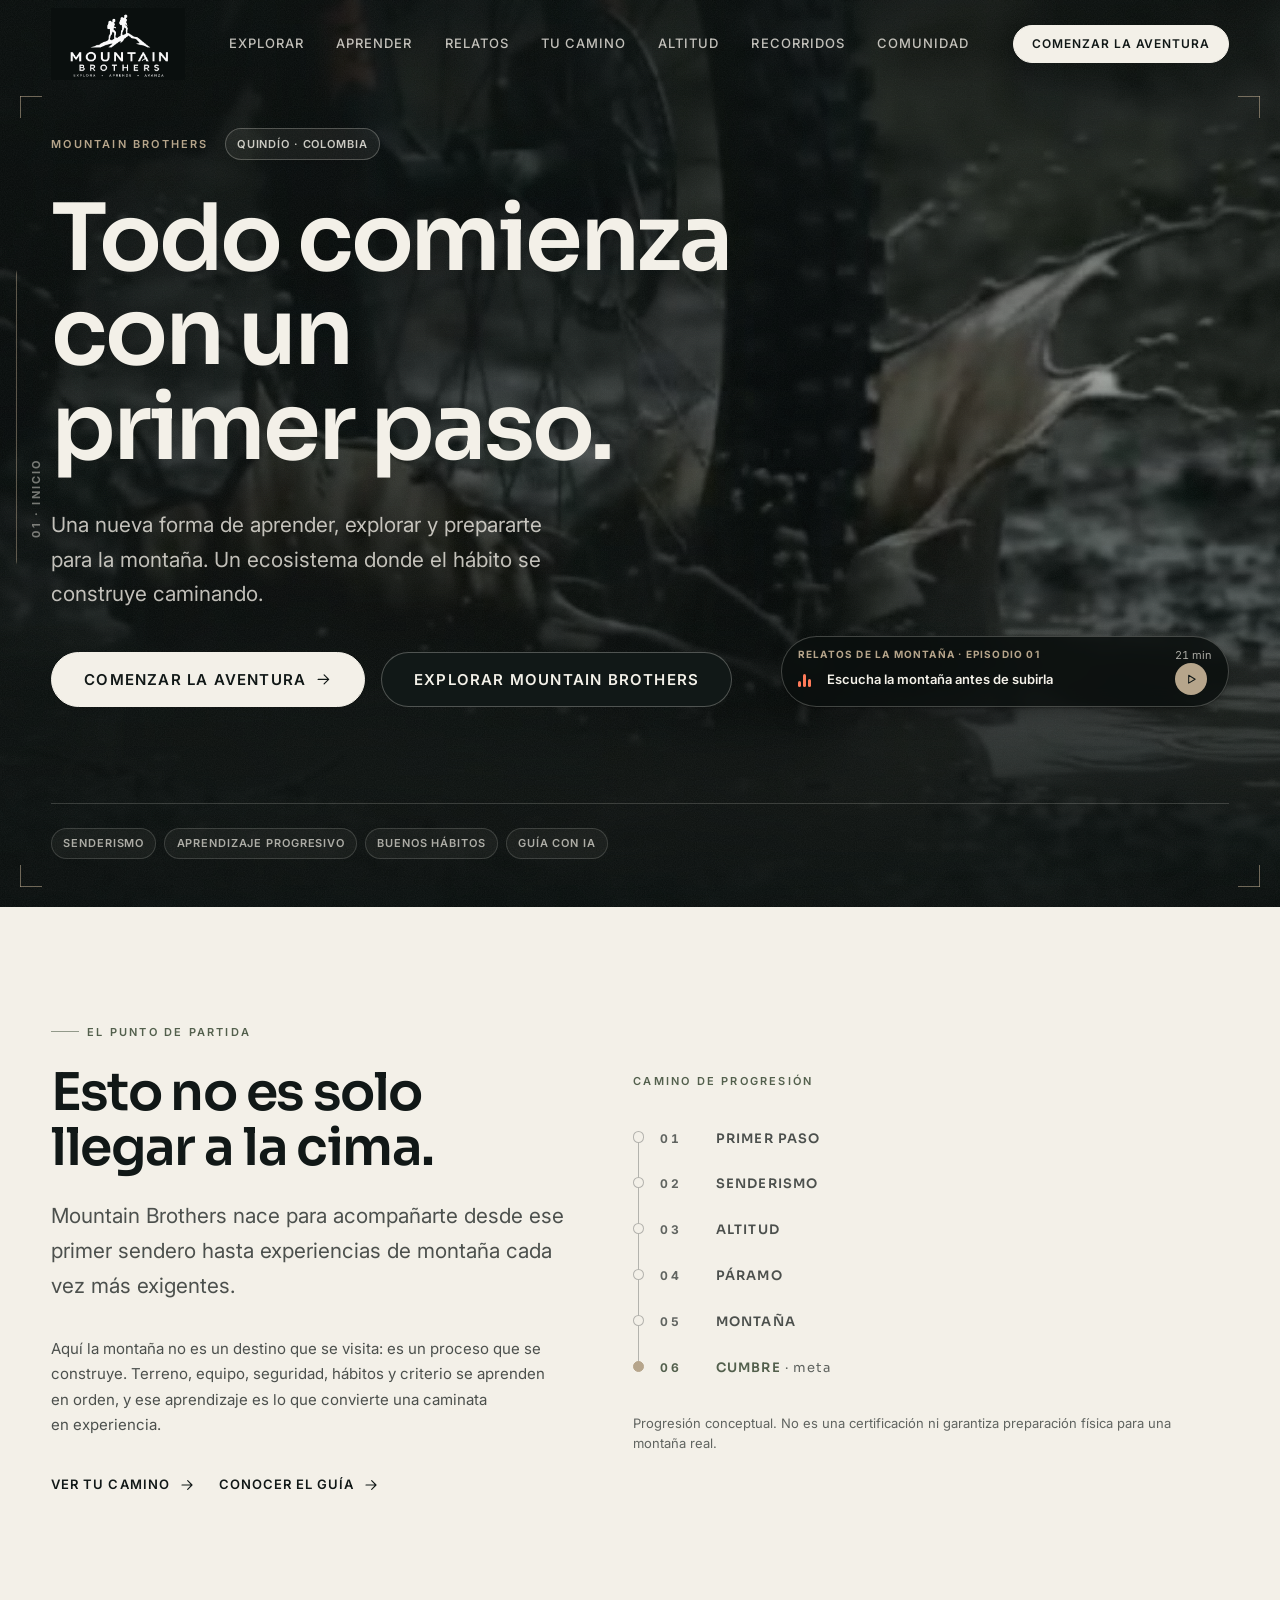
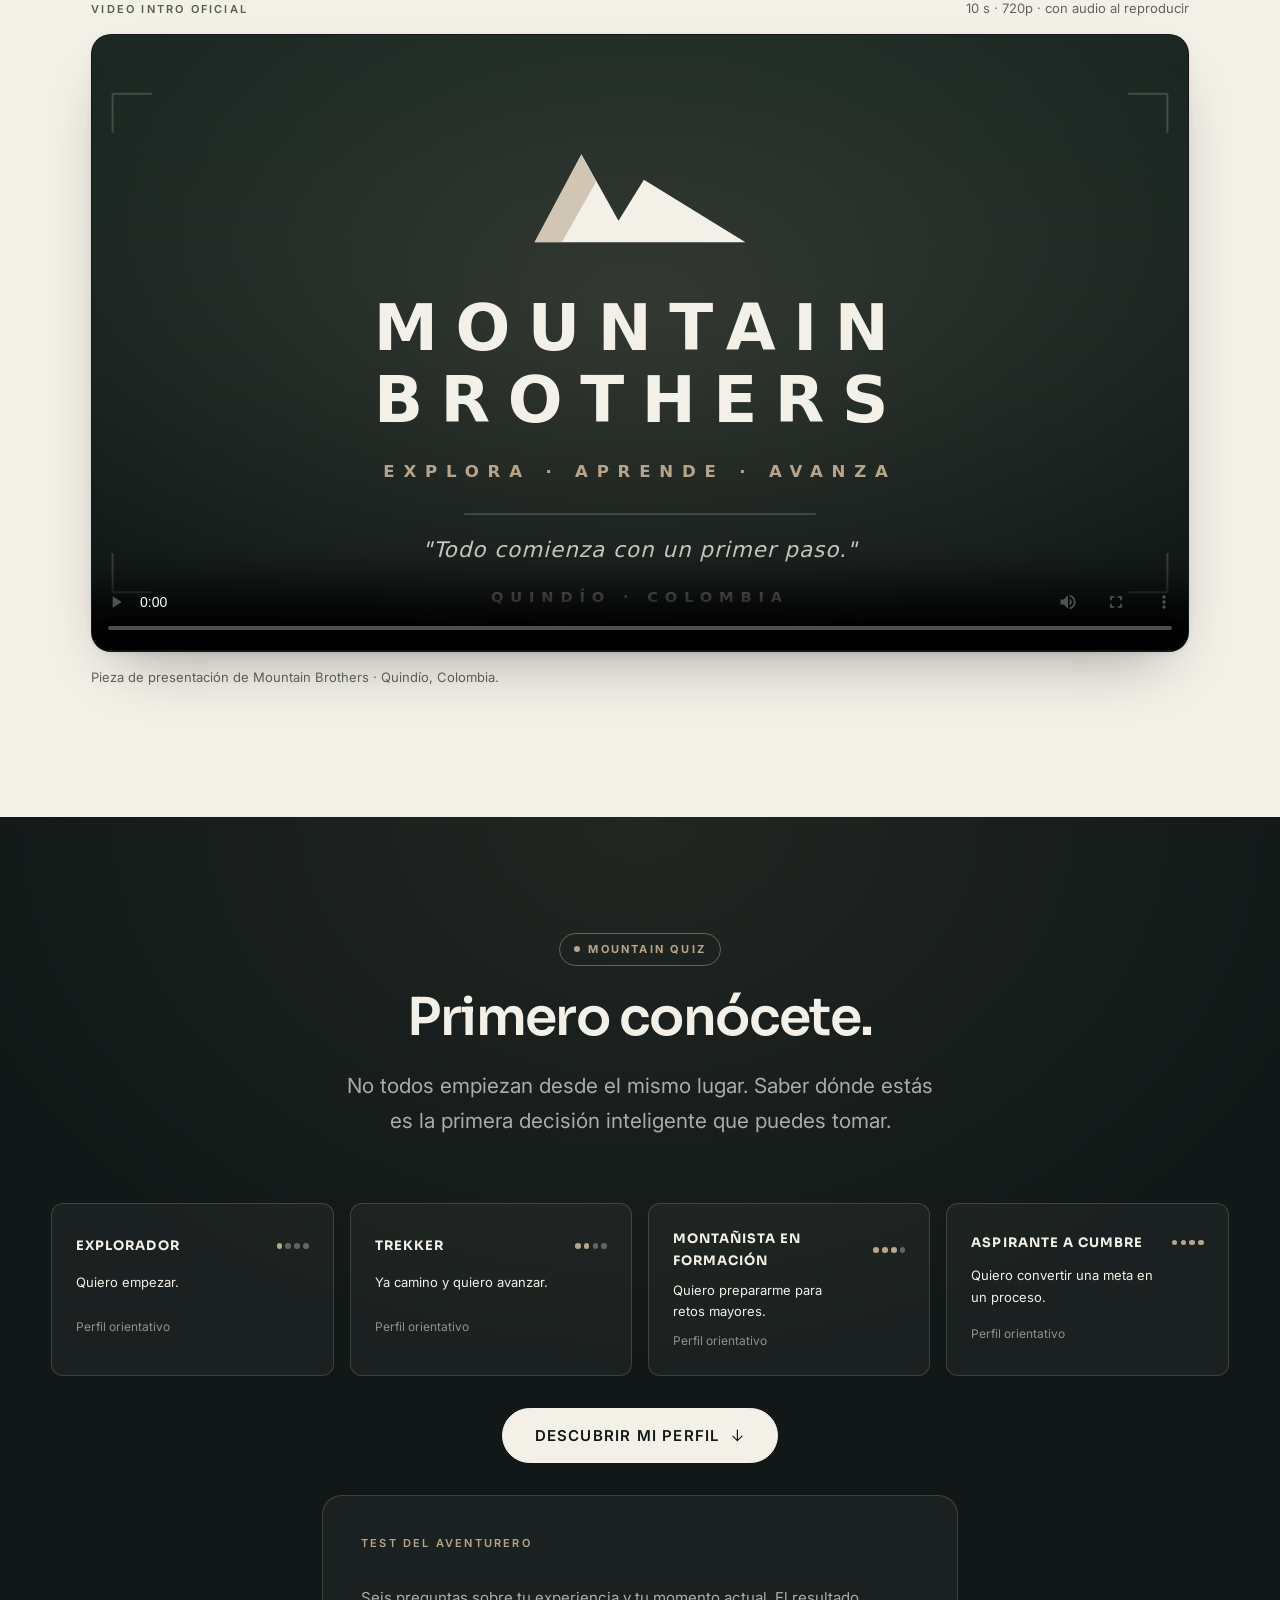
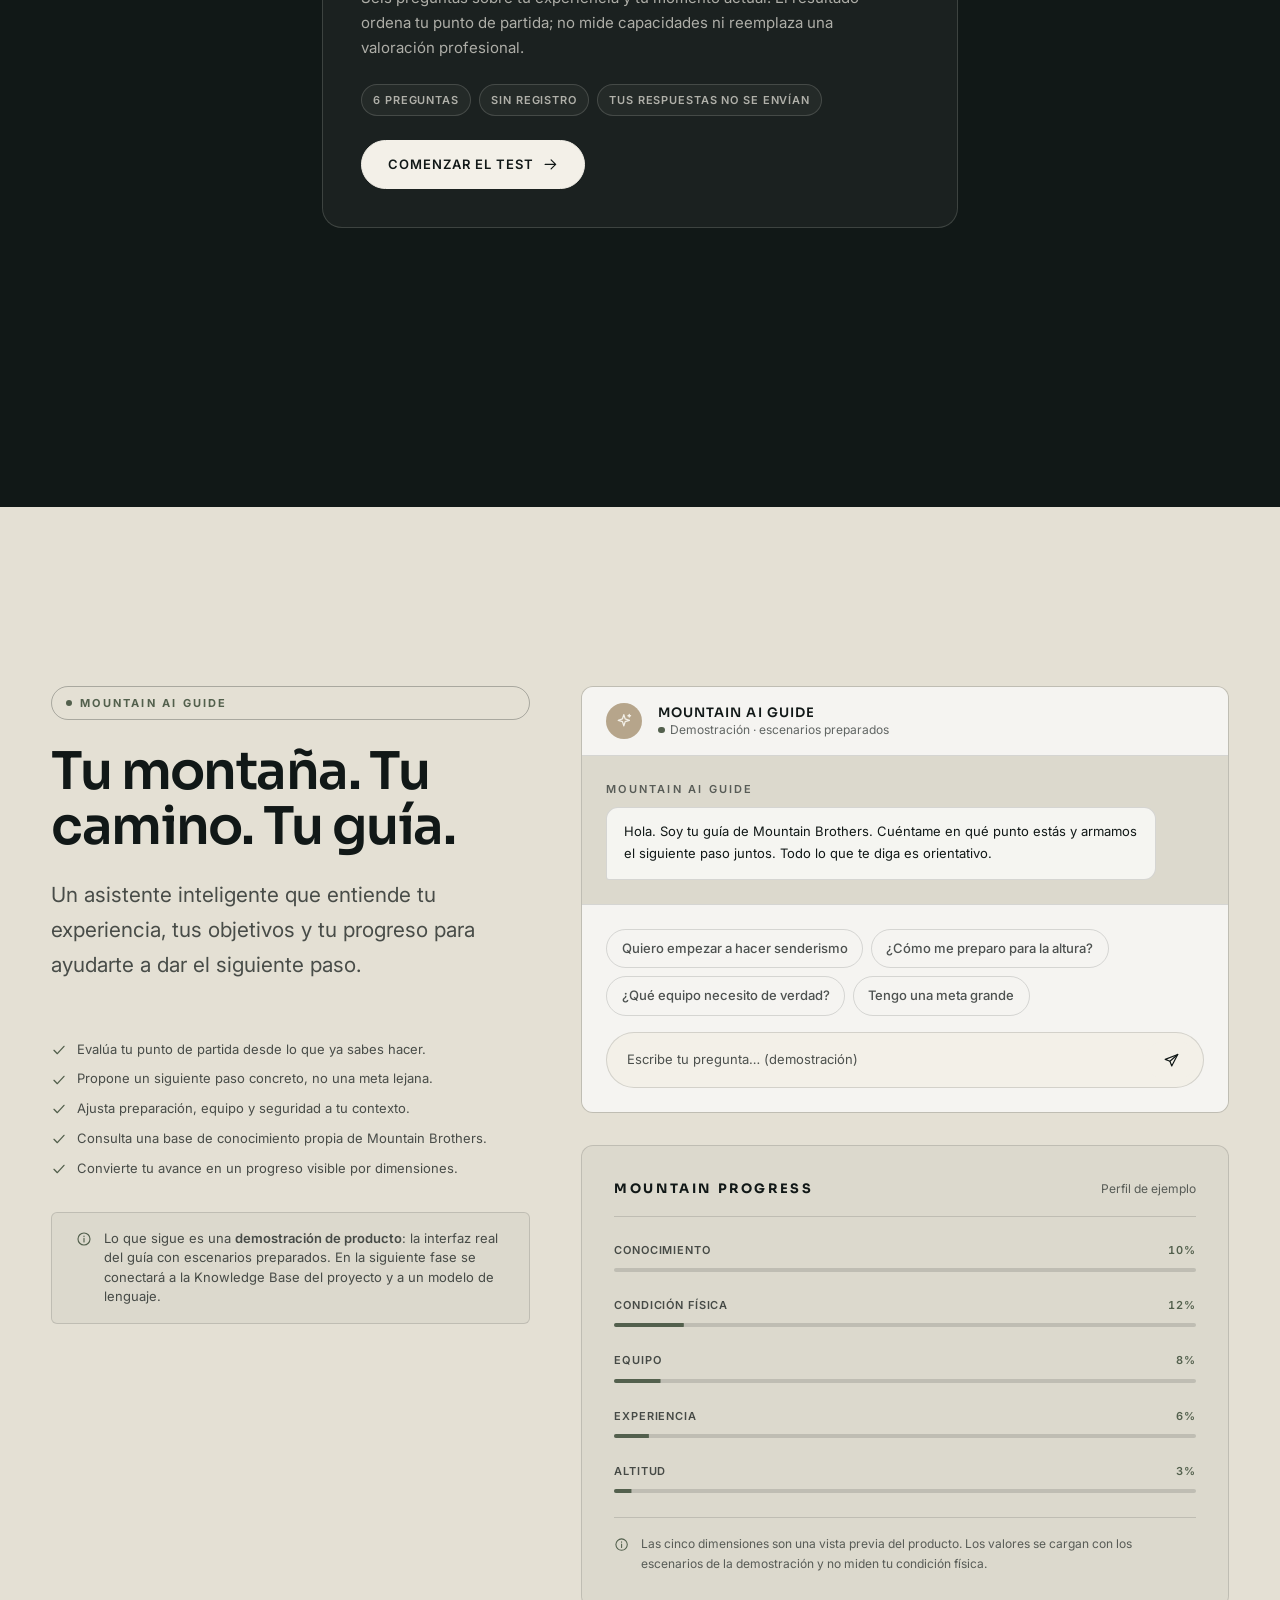
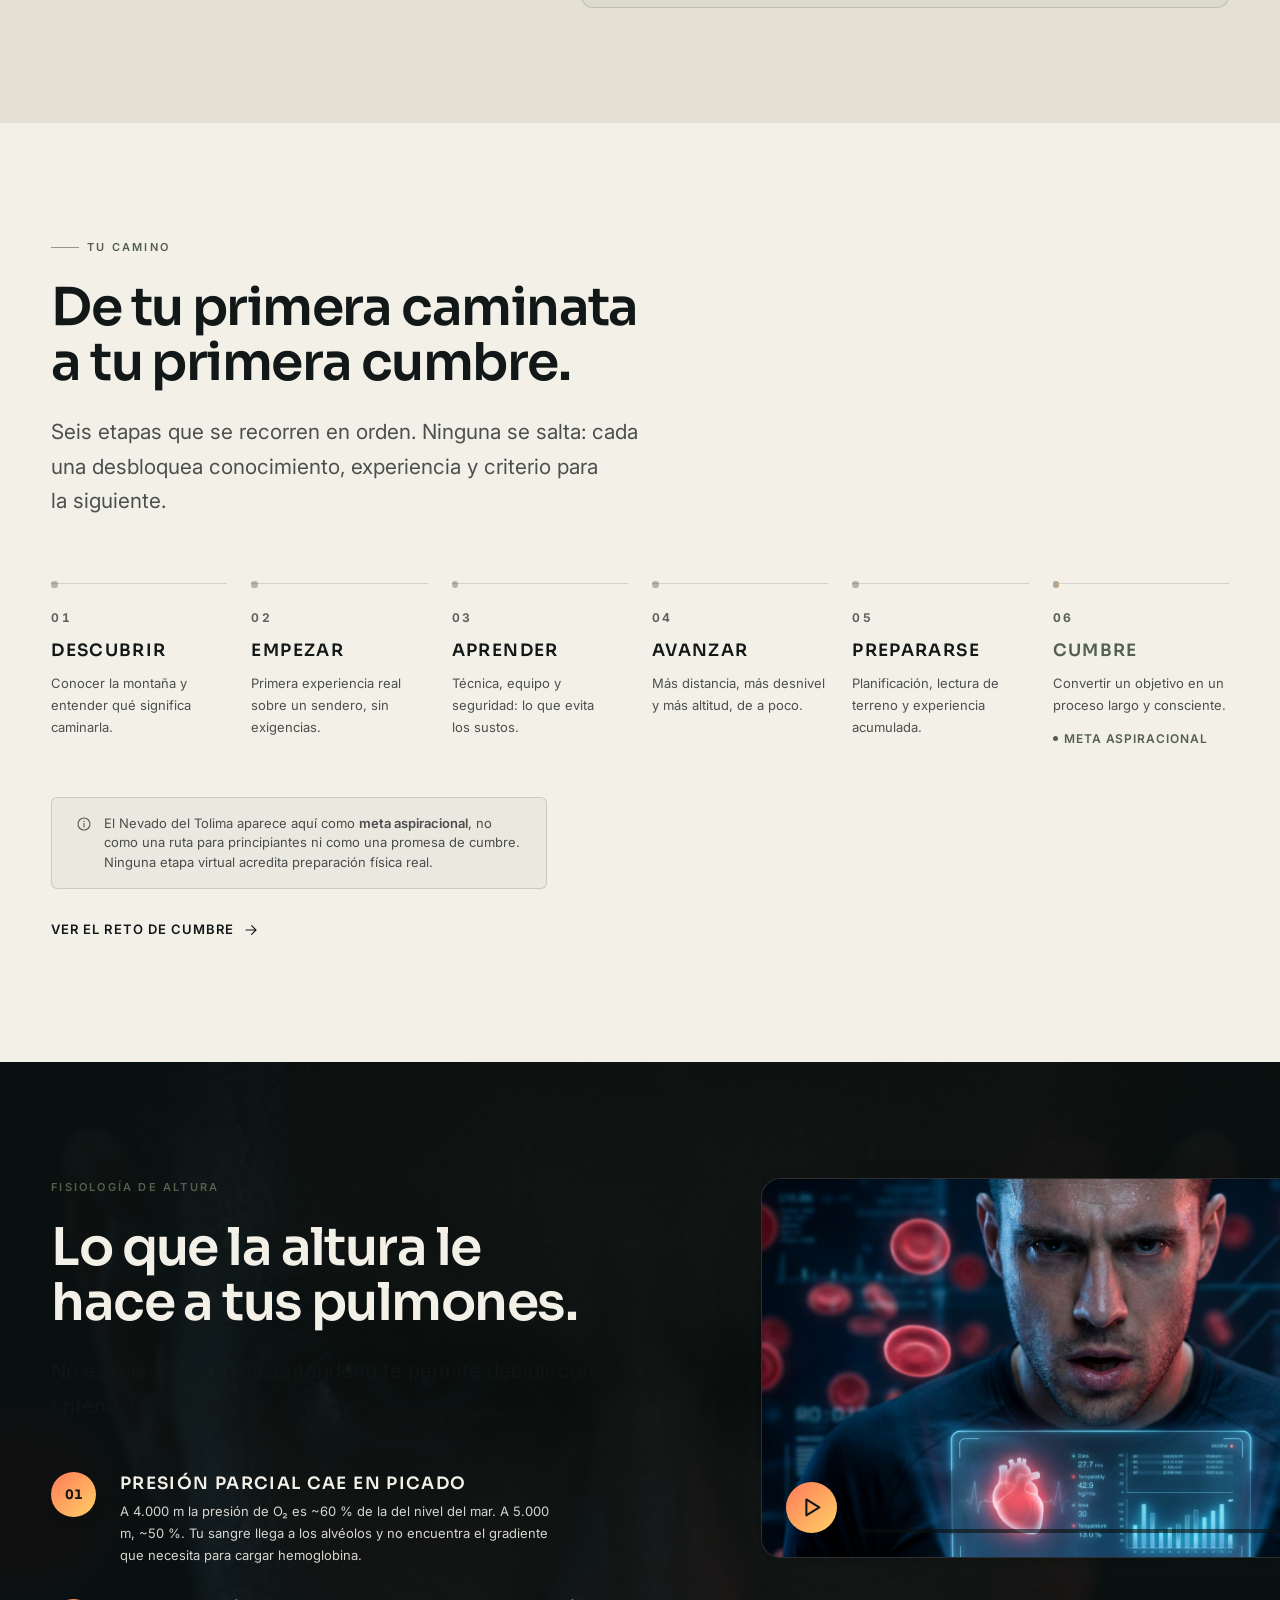
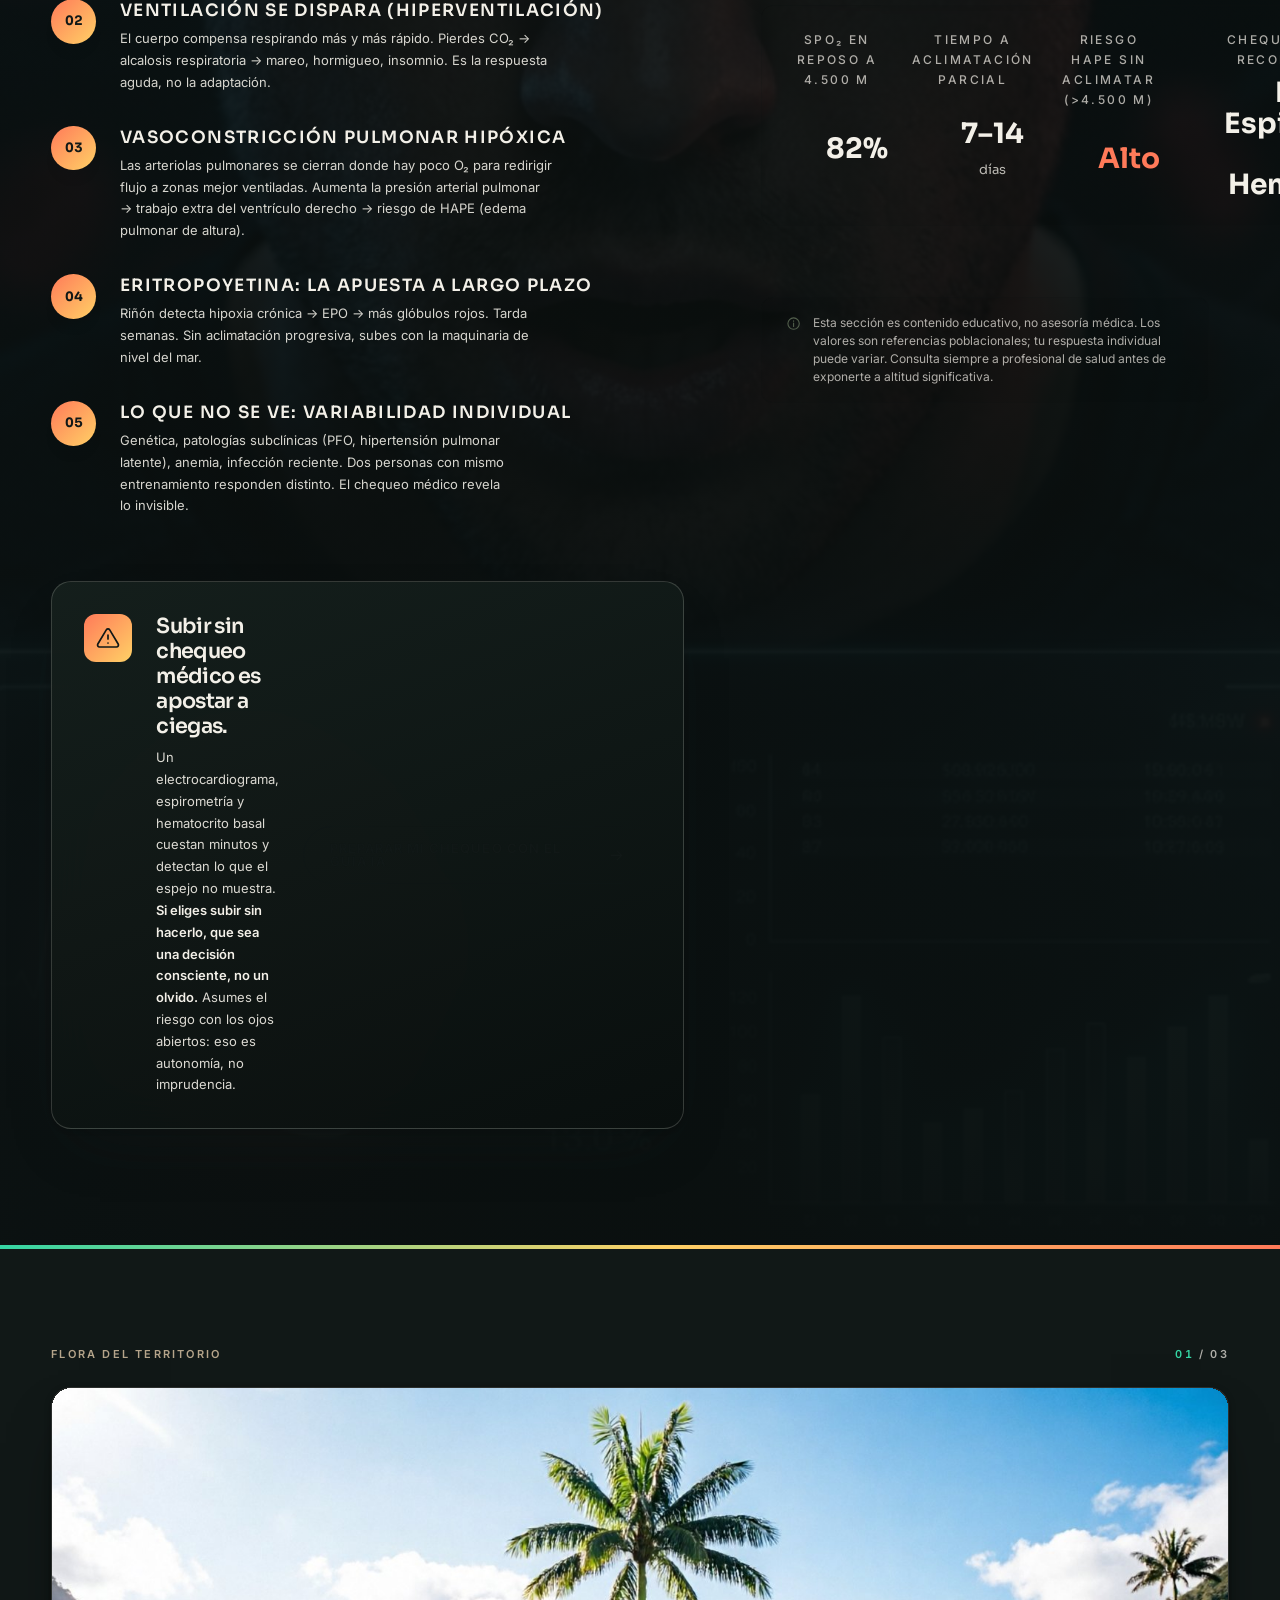
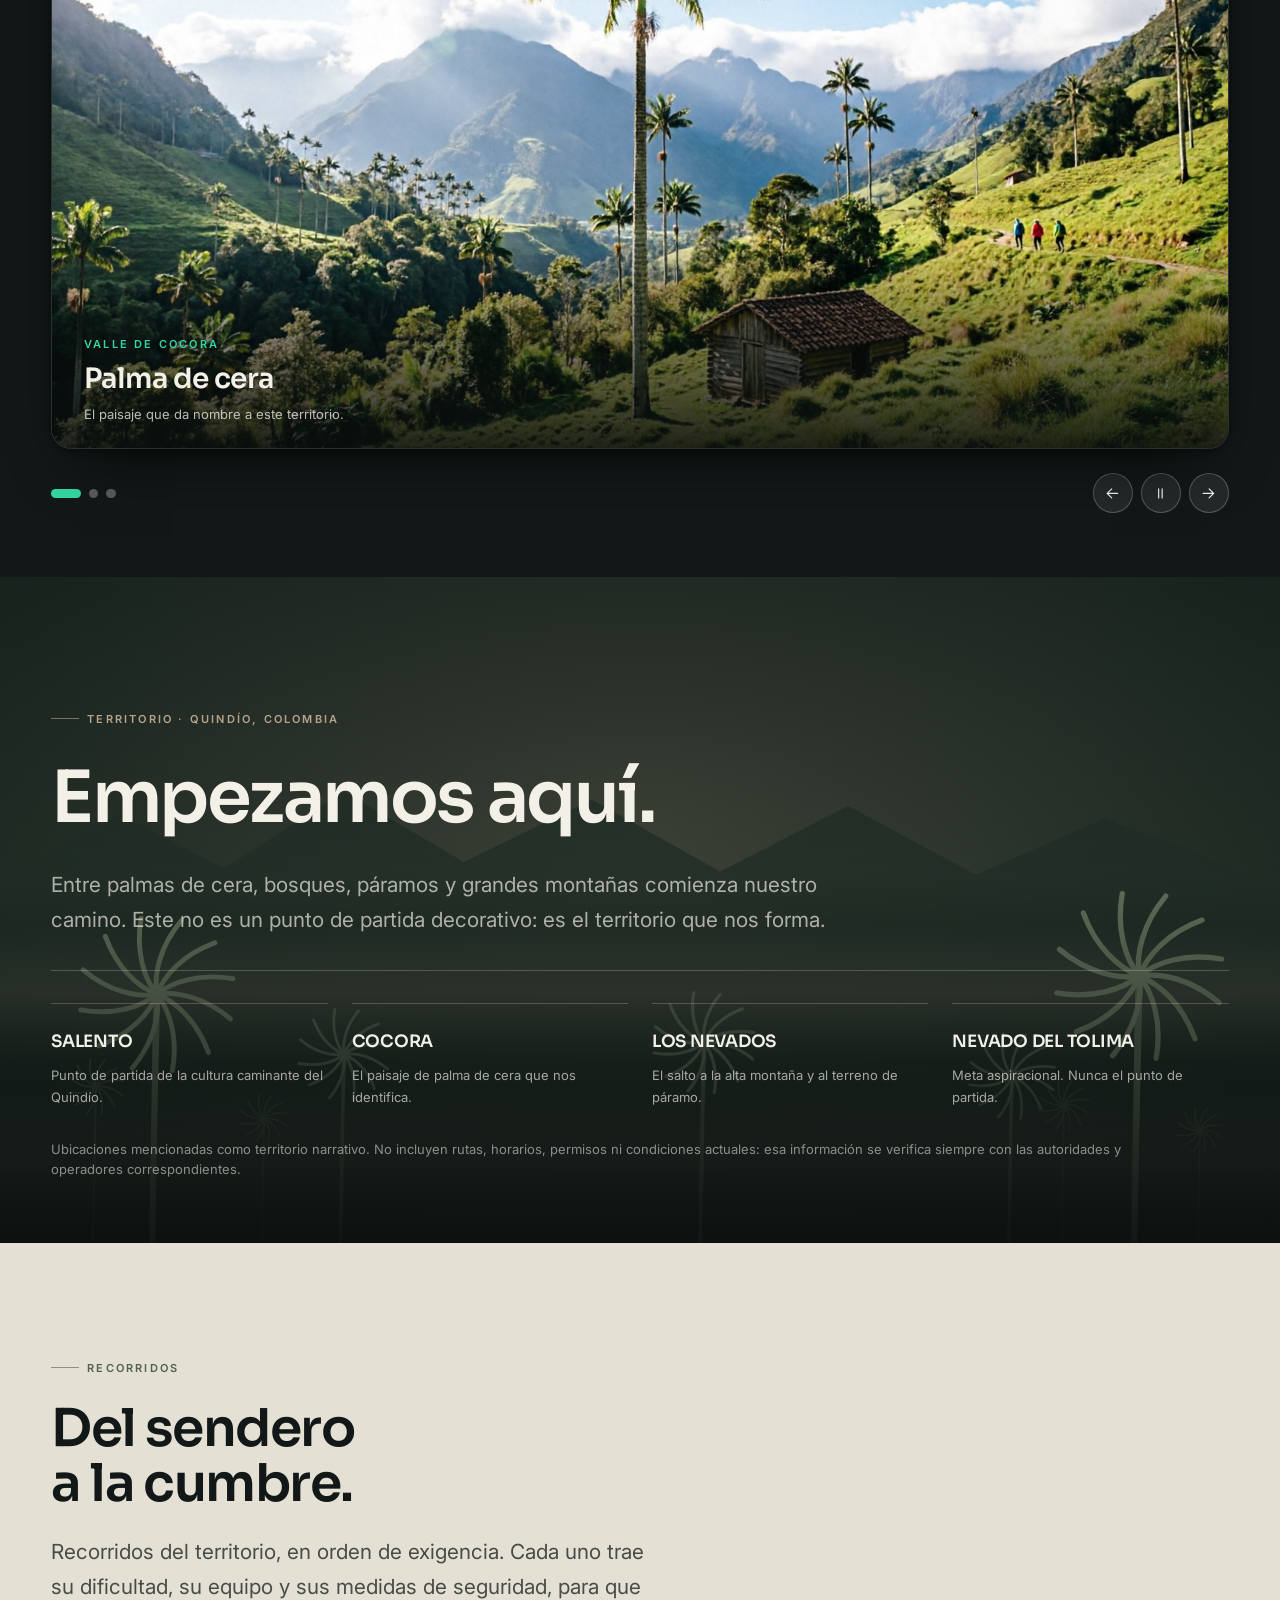
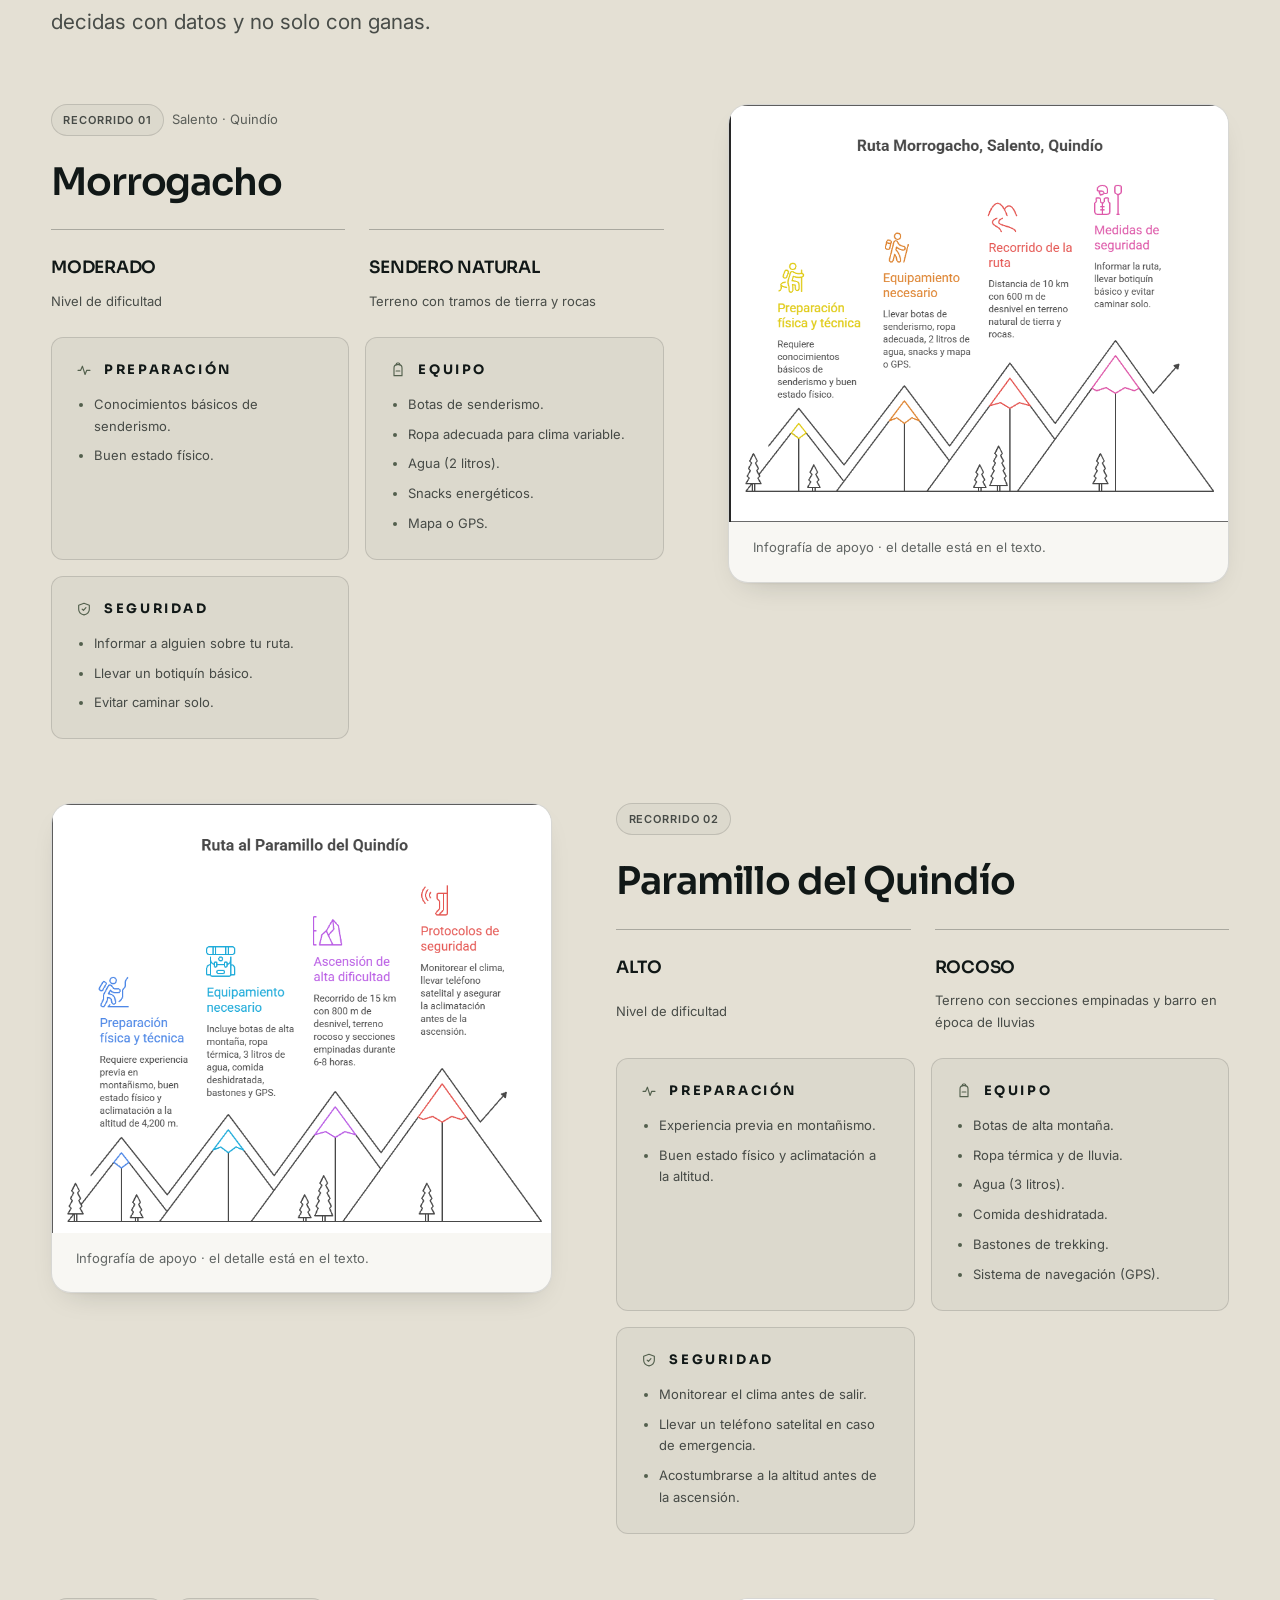
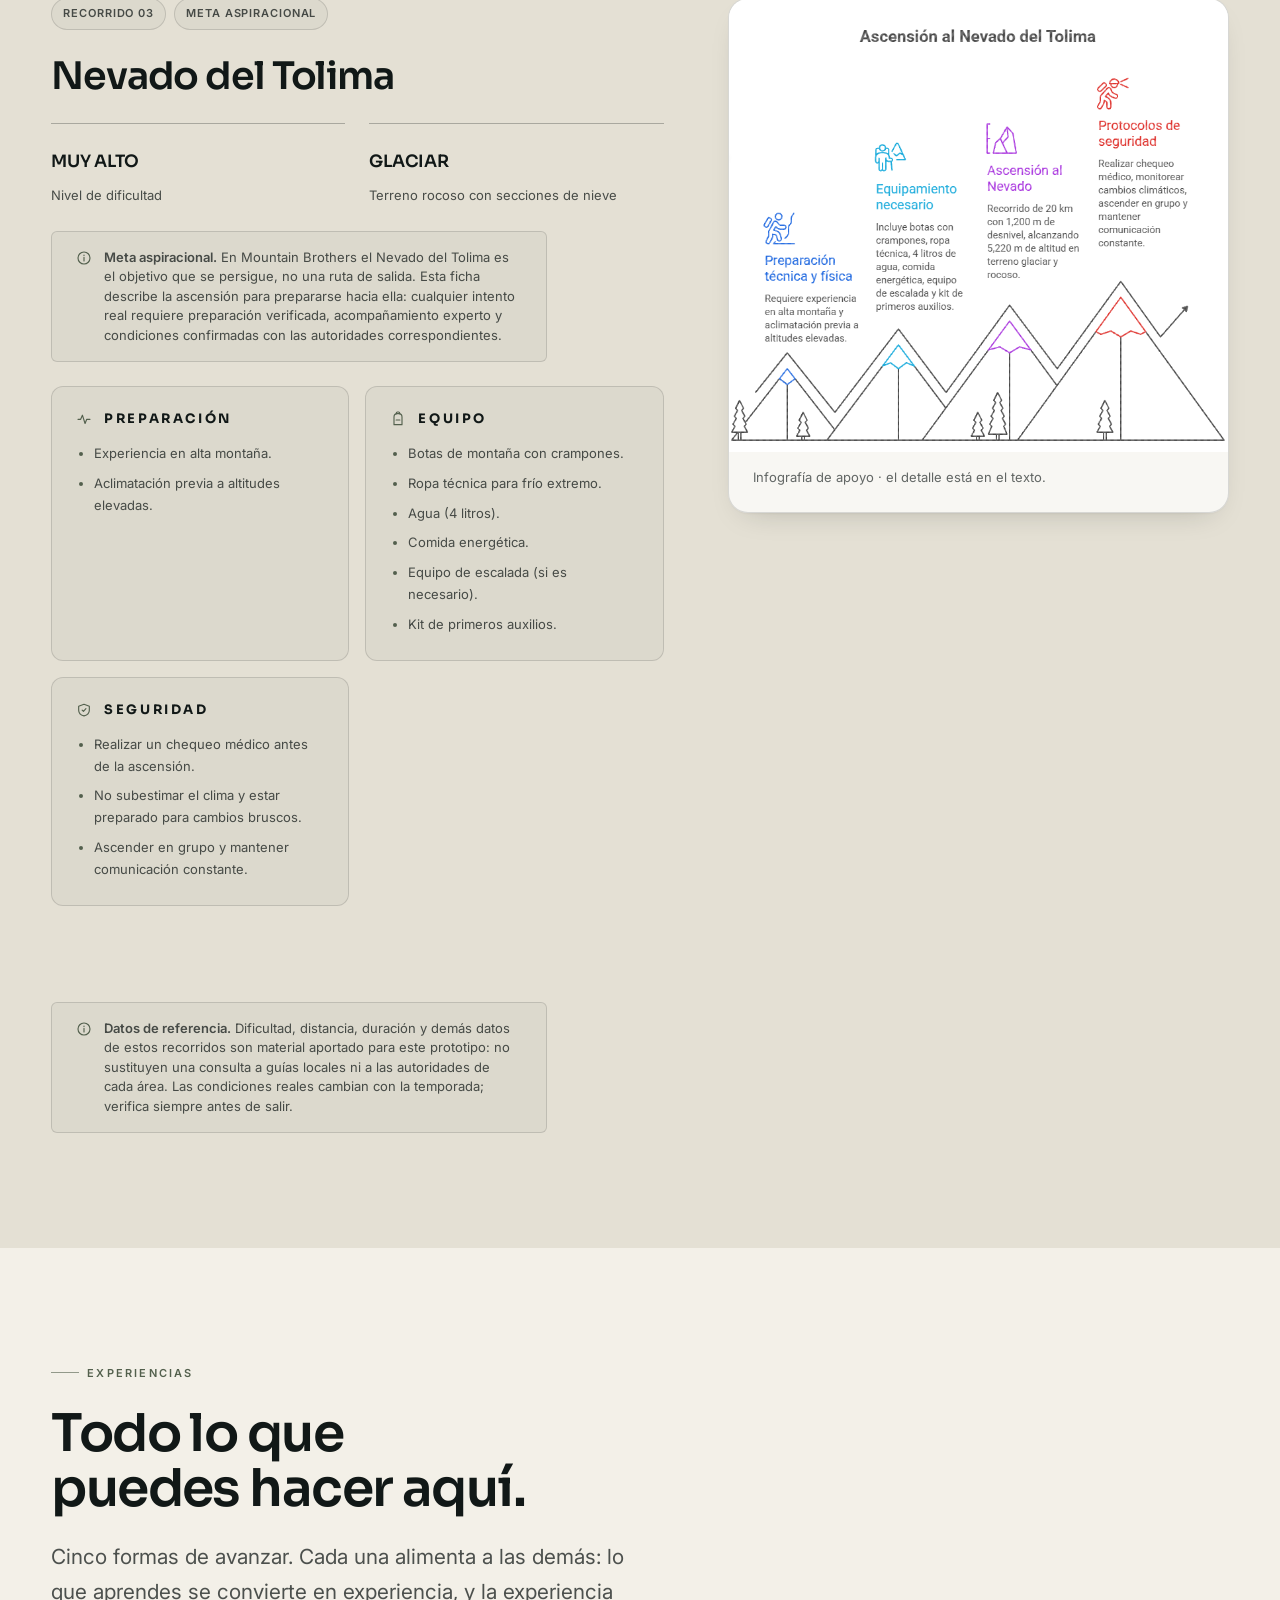
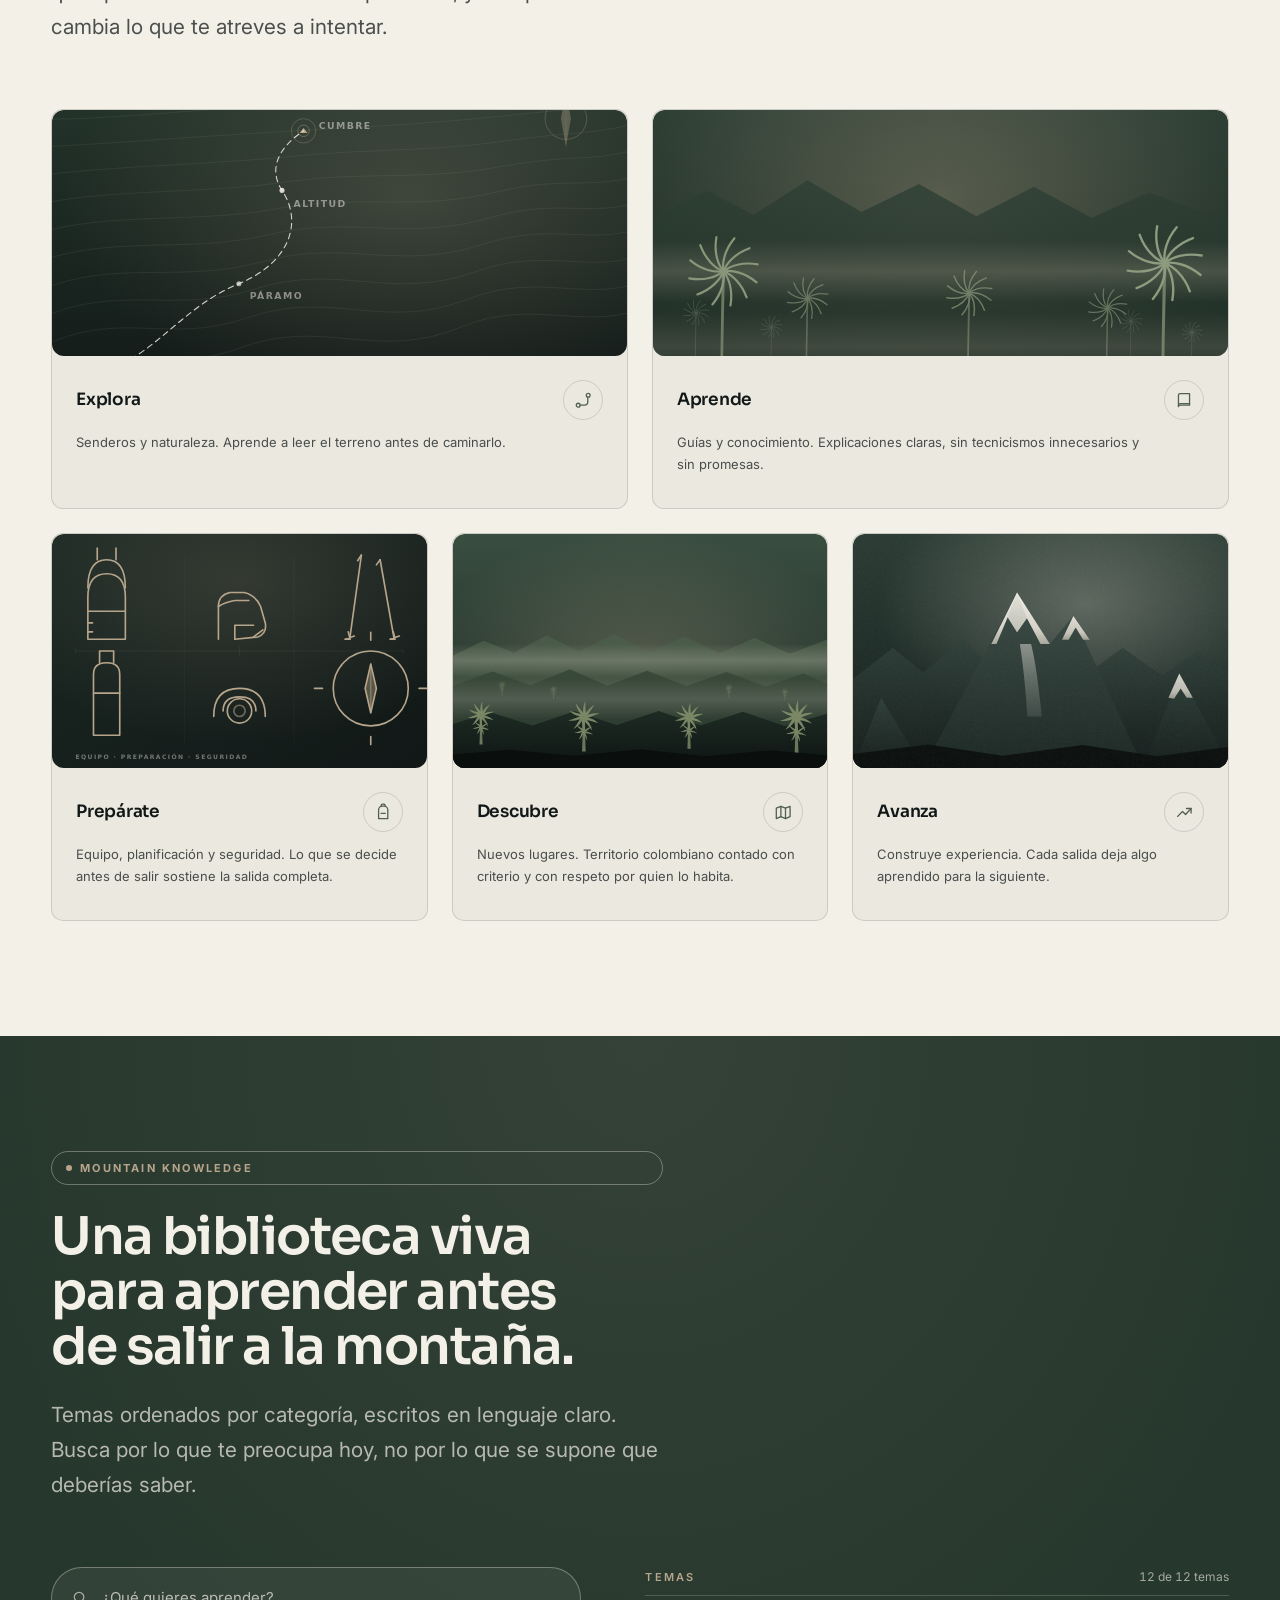
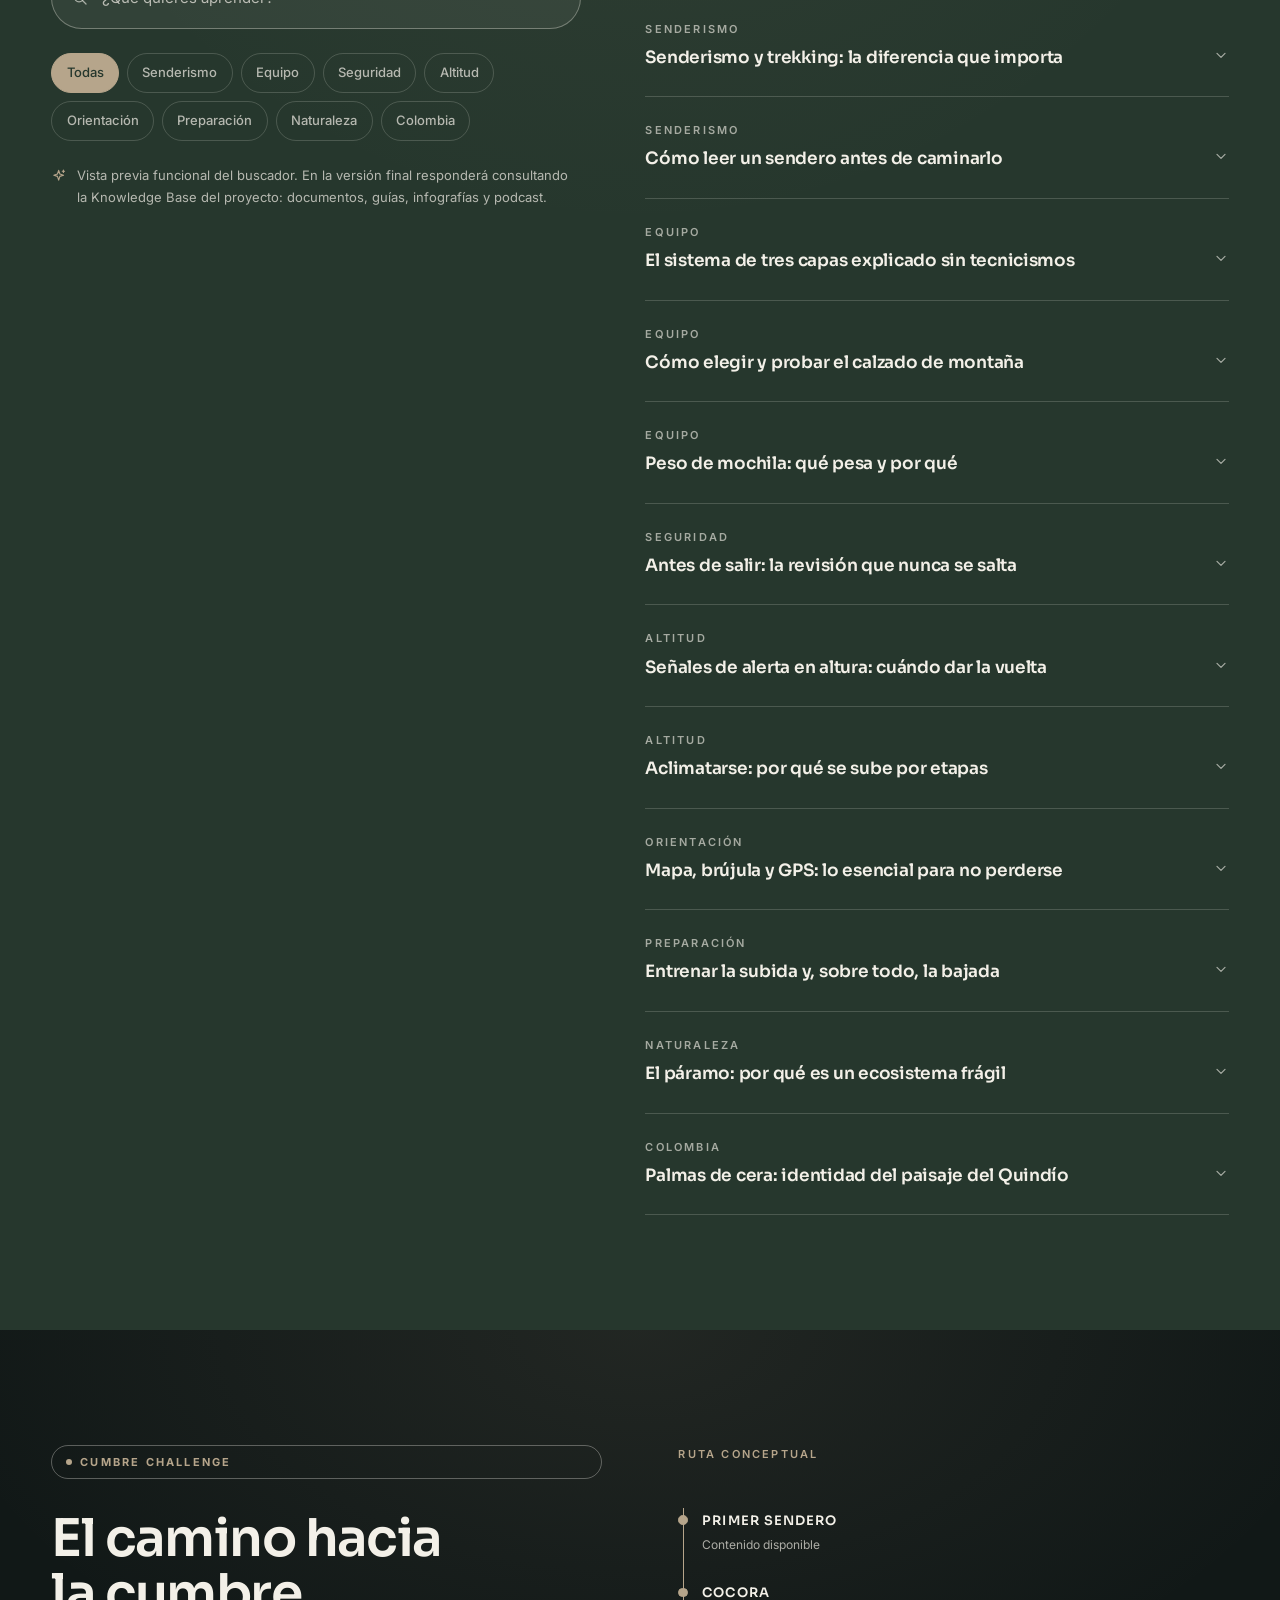
==== commit dbd63331: "fix(altitud): play button bottom-left, smaller; progress bar inline - sections.css: .altitude__playe" ====
--- a/mountain_brothers/index.html
+++ b/mountain_brothers/index.html
@@ -906,9 +906,11 @@
                   <svg class="altitude__play-icon" viewBox="0 0 24 24" fill="none" stroke="currentColor" stroke-width="1.7" stroke-linecap="round" stroke-linejoin="round"><path d="M7.8 5.4 18.6 12 7.8 18.6z"/></svg>
                   <svg class="altitude__pause-icon" viewBox="0 0 24 24" fill="none" stroke="currentColor" stroke-width="1.7" stroke-linecap="round" stroke-linejoin="round"><path d="M9.5 5.5v13M14.5 5.5v13"/></svg>
                 </button>
-                <div class="altitude__progress" data-altitude-progress role="slider" tabindex="0" aria-label="Progreso de la animación" aria-valuemin="0" aria-valuemax="100" aria-valuenow="0">
-                  <div class="altitude__progress-fill" data-altitude-fill></div>
-                  <div class="altitude__progress-head" data-altitude-head aria-hidden="true"></div>
+                <div class="altitude__progress-wrap">
+                  <div class="altitude__progress" data-altitude-progress role="slider" tabindex="0" aria-label="Progreso de la animación" aria-valuemin="0" aria-valuemax="100" aria-valuenow="0">
+                    <div class="altitude__progress-fill" data-altitude-fill></div>
+                    <div class="altitude__progress-head" data-altitude-head aria-hidden="true"></div>
+                  </div>
                 </div>
               </div>
             </div>
--- a/mountain_brothers/assets/css/sections.css
+++ b/mountain_brothers/assets/css/sections.css
@@ -971,7 +971,7 @@
 }
 
 .altitude__bg.is-playing video {
-  opacity: 0.35;
+  opacity: 0.1;
 }
 
 .altitude__scrim {
@@ -979,8 +979,11 @@
   inset: 0;
   z-index: 1;
   background:
-    linear-gradient(to bottom, rgba(10, 15, 14, 0.85) 0%, rgba(10, 15, 14, 0.45) 40%, rgba(10, 15, 14, 0.88) 100%),
-    radial-gradient(ellipse 80% 60% at 50% 100%, rgba(10, 15, 14, 0.4) 0%, transparent 70%);
+    linear-gradient(to bottom, rgba(10, 15, 14, 0.97) 0%, rgba(10, 15, 14, 0.9) 35%, rgba(10, 15, 14, 0.93) 55%, rgba(10, 15, 14, 0.97) 100%),
+    radial-gradient(ellipse 80% 60% at 50% 100%, rgba(10, 15, 14, 0.55) 0%, transparent 70%),
+    /* Grano sutil: textura médica/analógica, no ruido digital */
+    url("data:image/svg+xml,%3Csvg xmlns='http://www.w3.org/2000/svg' width='200' height='200'%3E%3Cfilter id='n'%3E%3CfeTurbulence type='fractalNoise' baseFrequency='0.7' numOctaves='4' stitchTiles='stitch'/%3E%3CfeColorMatrix type='saturate' values='0'/%3E%3C/filter%3E%3Crect width='200' height='200' filter='url(%23n)' opacity='0.03'/%3E%3C/svg%3E");
+  background-size: auto, auto, 200px 200px;
   pointer-events: none;
 }
 
@@ -1056,7 +1059,7 @@
 .altitude__step-text {
   font-size: var(--text-sm);
   line-height: var(--leading-relaxed);
-  color: var(--text-muted);
+  color: rgba(243, 240, 232, 0.88);
   max-width: 54ch;
 }
 
@@ -1116,7 +1119,7 @@
 .altitude__verdict-text {
   font-size: var(--text-sm);
   line-height: var(--leading-relaxed);
-  color: var(--text-muted);
+  color: rgba(243, 240, 232, 0.9);
   margin: 0;
   max-width: 58ch;
 }
@@ -1160,8 +1163,10 @@
 .altitude__player-overlay {
   position: absolute;
   inset: 0;
-  display: grid;
-  place-items: center;
+  display: flex;
+  align-items: flex-end;
+  justify-content: flex-start;
+  padding: var(--space-md);
   pointer-events: none;
   transition: opacity var(--dur-sm) var(--ease-out);
 }
@@ -1173,8 +1178,8 @@
 
 .altitude__play-btn {
   pointer-events: auto;
-  width: 5.5rem;
-  height: 5.5rem;
+  width: 3.2rem;
+  height: 3.2rem;
   display: grid;
   place-items: center;
   border-radius: 50%;
@@ -1184,16 +1189,28 @@
   cursor: pointer;
   transition: transform var(--dur-xs) var(--ease-in-out), box-shadow var(--dur-xs) var(--ease-in-out);
   box-shadow: var(--shadow-lift);
+  flex-shrink: 0;
 }
 
 .altitude__play-btn:hover {
-  transform: scale(1.06);
-  box-shadow: 0 0 0 4px rgba(255, 122, 89, 0.3), var(--shadow-lift);
+  transform: scale(1.08);
+  box-shadow: 0 0 0 3px rgba(255, 122, 89, 0.35), var(--shadow-lift);
 }
 
 .altitude__play-btn:focus-visible {
   outline: 2px solid var(--color-vivo-sun);
-  outline-offset: 4px;
+  outline-offset: 3px;
+}
+
+/* Progress bar now sits to the right of play button */
+.altitude__progress-wrap {
+  pointer-events: auto;
+  flex: 1;
+  display: flex;
+  align-items: center;
+  gap: var(--space-md);
+  margin-left: var(--space-md);
+  min-width: 0;
 }
 
 .altitude__pause-icon { display: none; }
@@ -1209,34 +1226,35 @@
 
 .altitude__progress {
   pointer-events: auto;
-  position: absolute;
-  bottom: 0;
-  left: 0;
-  right: 0;
+  flex: 1;
   height: 4px;
   background: rgba(10, 15, 14, 0.6);
+  border-radius: 999px;
   cursor: pointer;
+  position: relative;
 }
 
 .altitude__progress-fill {
   height: 100%;
   width: 0%;
   background: linear-gradient(90deg, var(--color-vivo-clay), var(--color-vivo-sun));
+  border-radius: 999px;
   transition: width 0.1s linear;
 }
 
 .altitude__progress-head {
   position: absolute;
-  top: -6px;
+  top: 50%;
   left: 0;
-  width: 16px;
-  height: 16px;
+  width: 14px;
+  height: 14px;
   border-radius: 50%;
   background: linear-gradient(135deg, var(--color-vivo-clay), var(--color-vivo-sun));
-  transform: translateX(-50%);
+  transform: translate(-50%, -50%);
   box-shadow: var(--shadow-soft);
   opacity: 0;
   transition: opacity var(--dur-xs);
+  pointer-events: none;
 }
 
 .altitude__progress:focus-visible .altitude__progress-head,
@@ -1271,7 +1289,7 @@
   font-weight: var(--weight-medium);
   letter-spacing: var(--tracking-label);
   text-transform: uppercase;
-  color: var(--text-faint);
+  color: rgba(243, 240, 232, 0.7);
 }
 
 .altitude__metric-value {
@@ -1285,7 +1303,7 @@
 .altitude__metric-unit {
   font-size: var(--text-sm);
   font-weight: var(--weight-regular);
-  color: var(--text-muted);
+  color: rgba(243, 240, 232, 0.75);
 }
 
 .altitude__metric--warn {
@@ -1305,7 +1323,7 @@
   background-color: var(--surface);
   font-size: var(--text-xs);
   line-height: var(--leading-normal);
-  color: var(--text-faint);
+  color: rgba(243, 240, 232, 0.7);
   max-width: 56ch;
 }
 
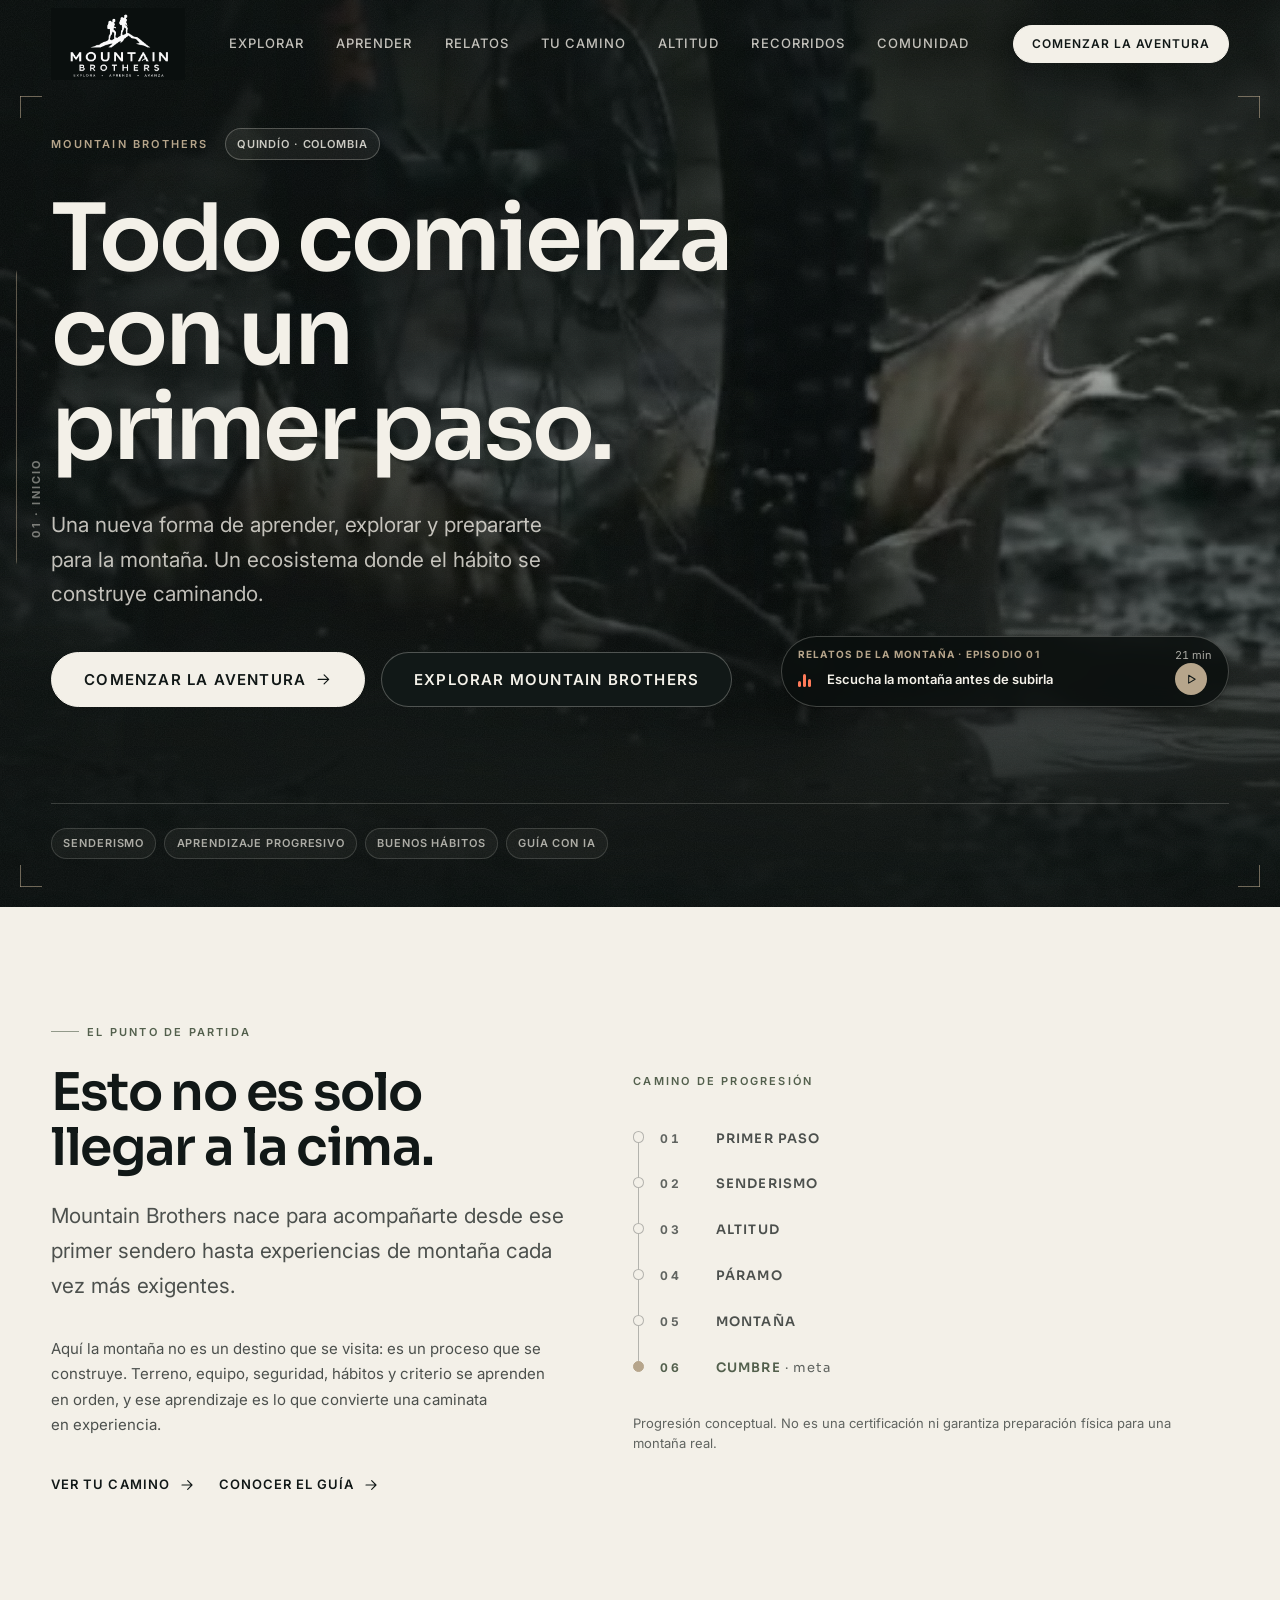
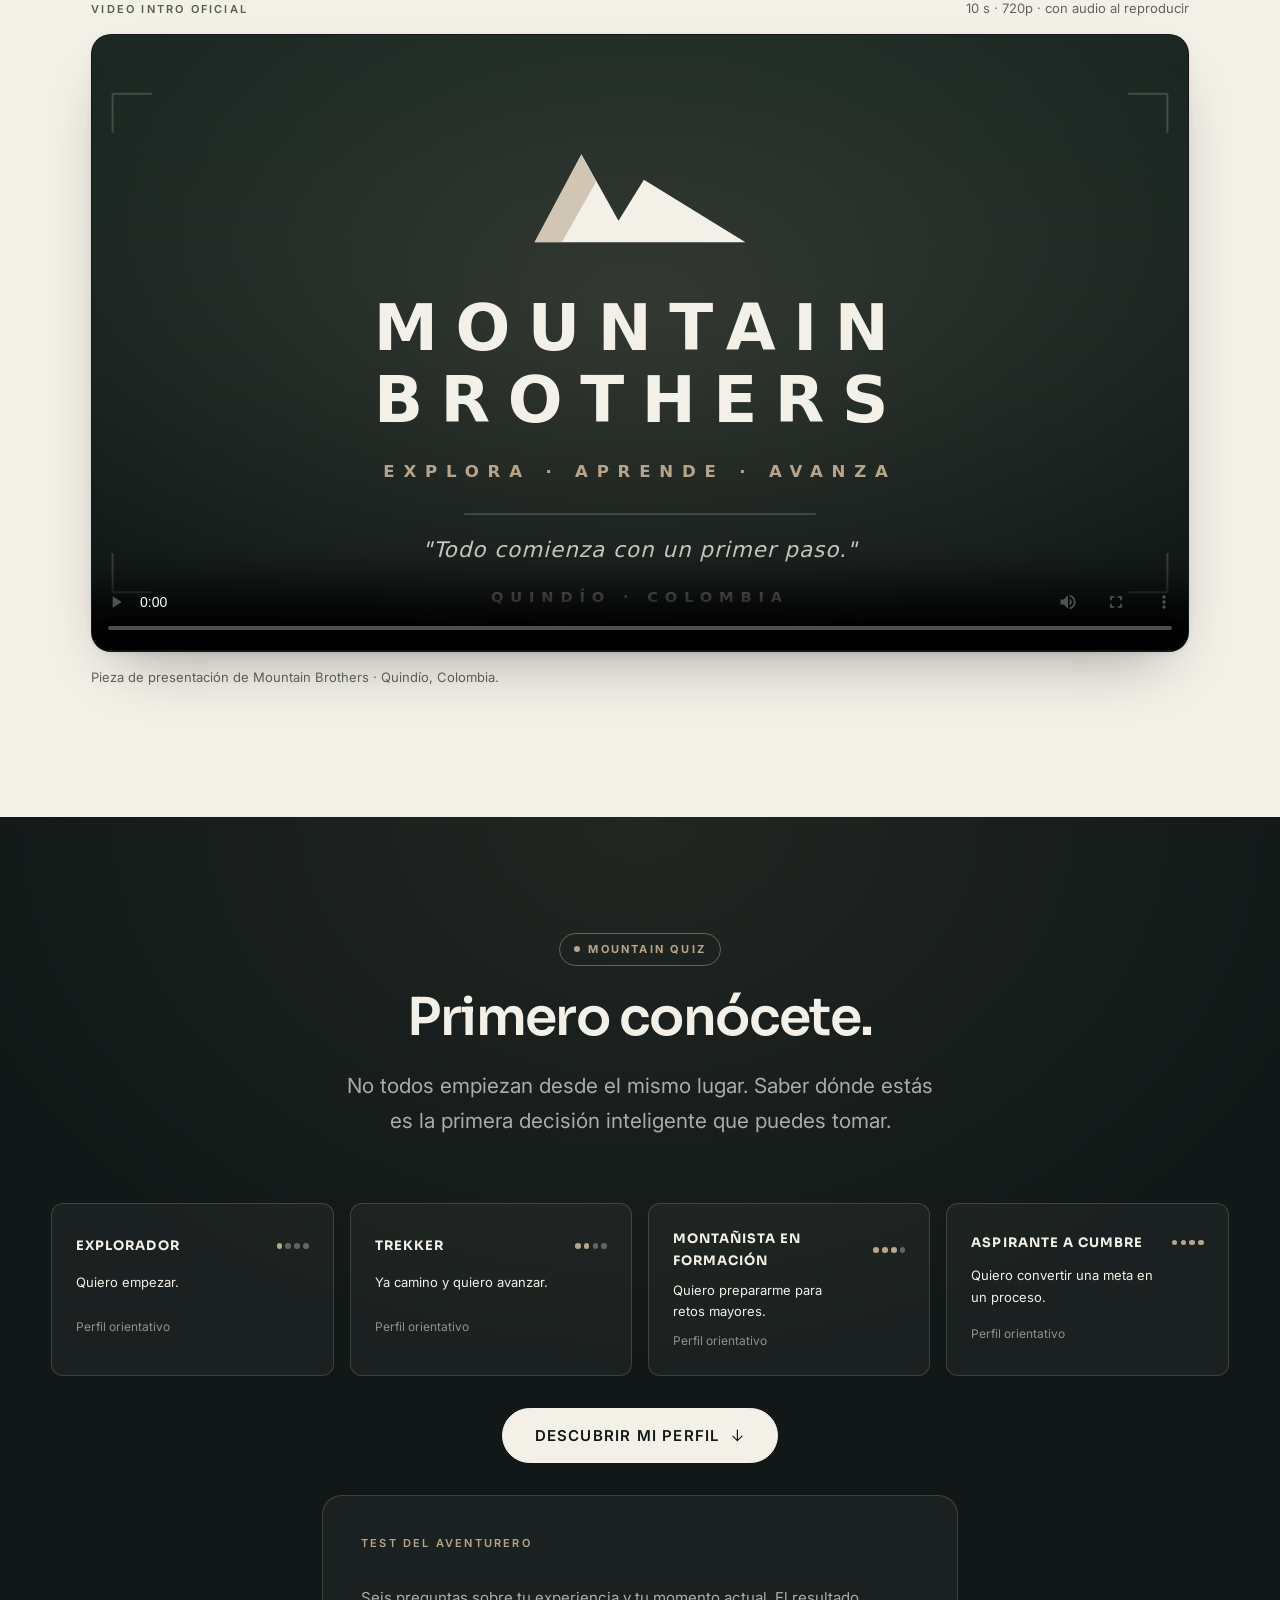
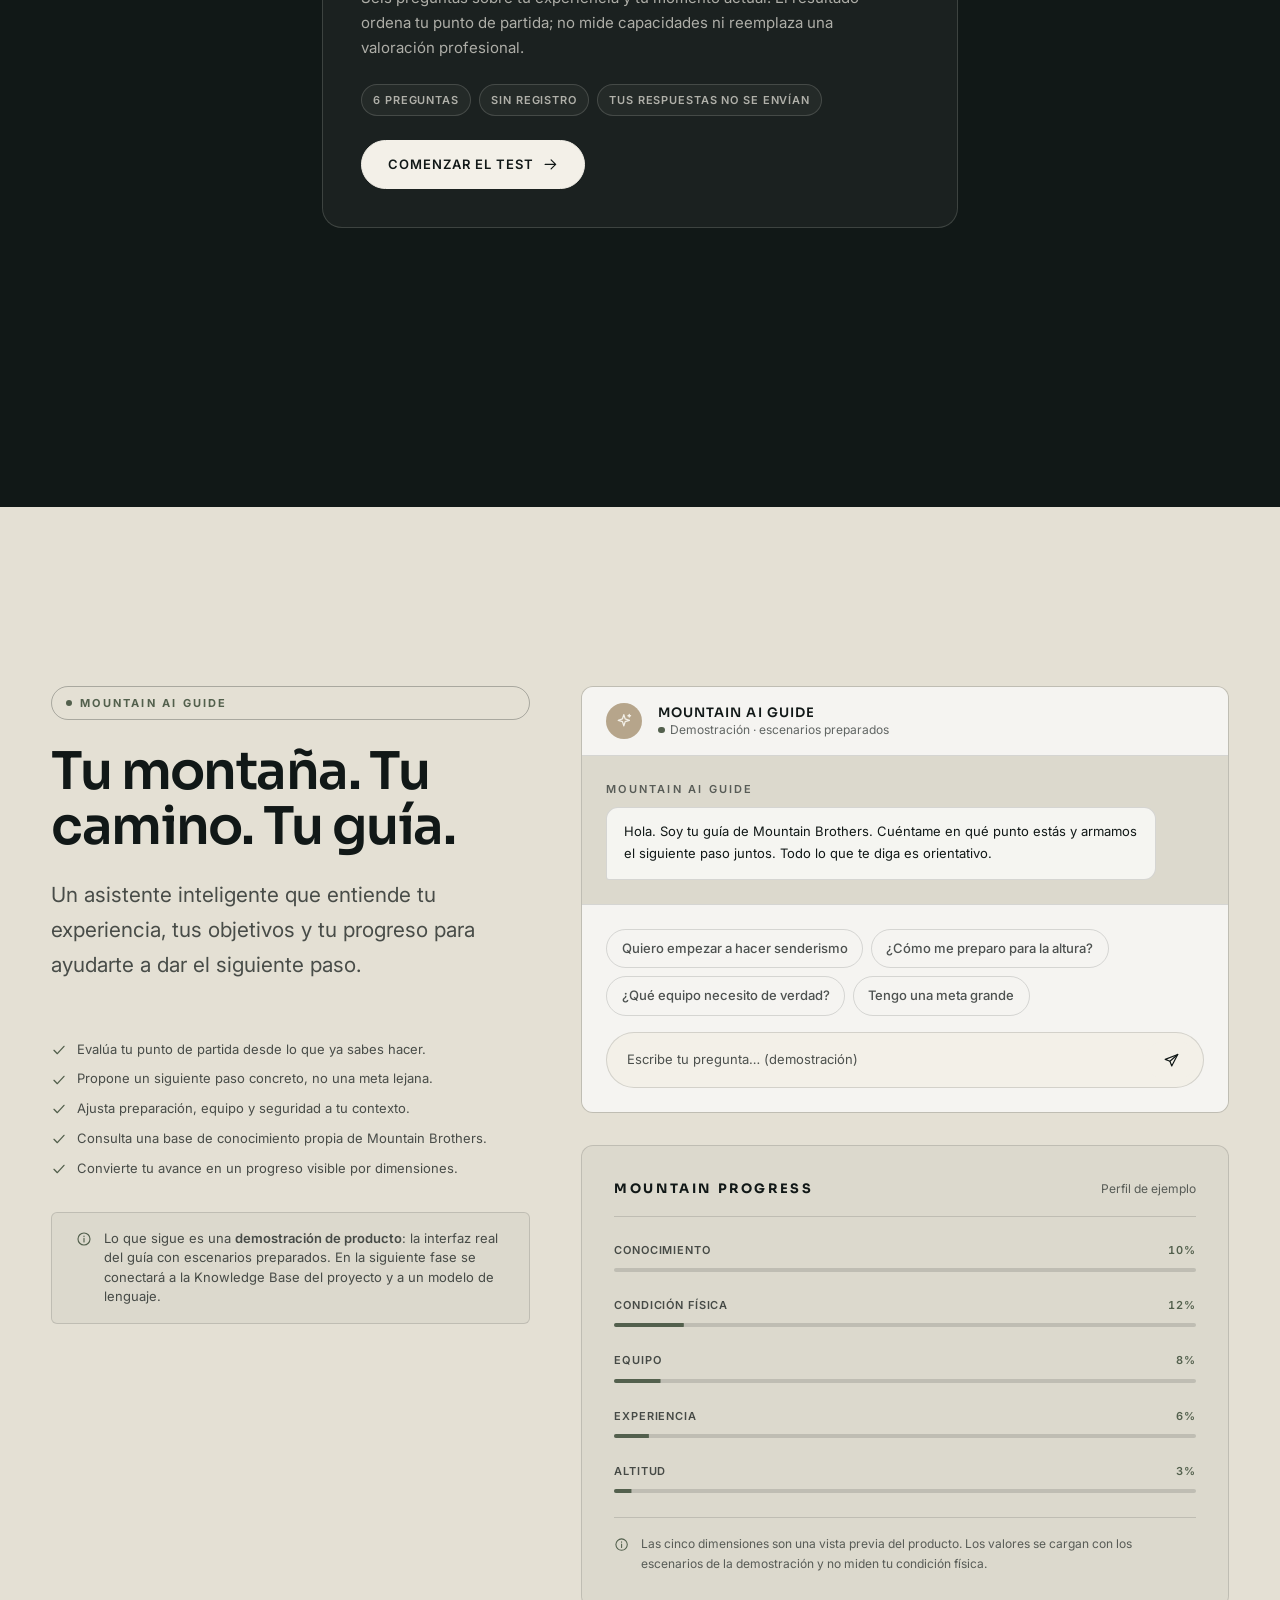
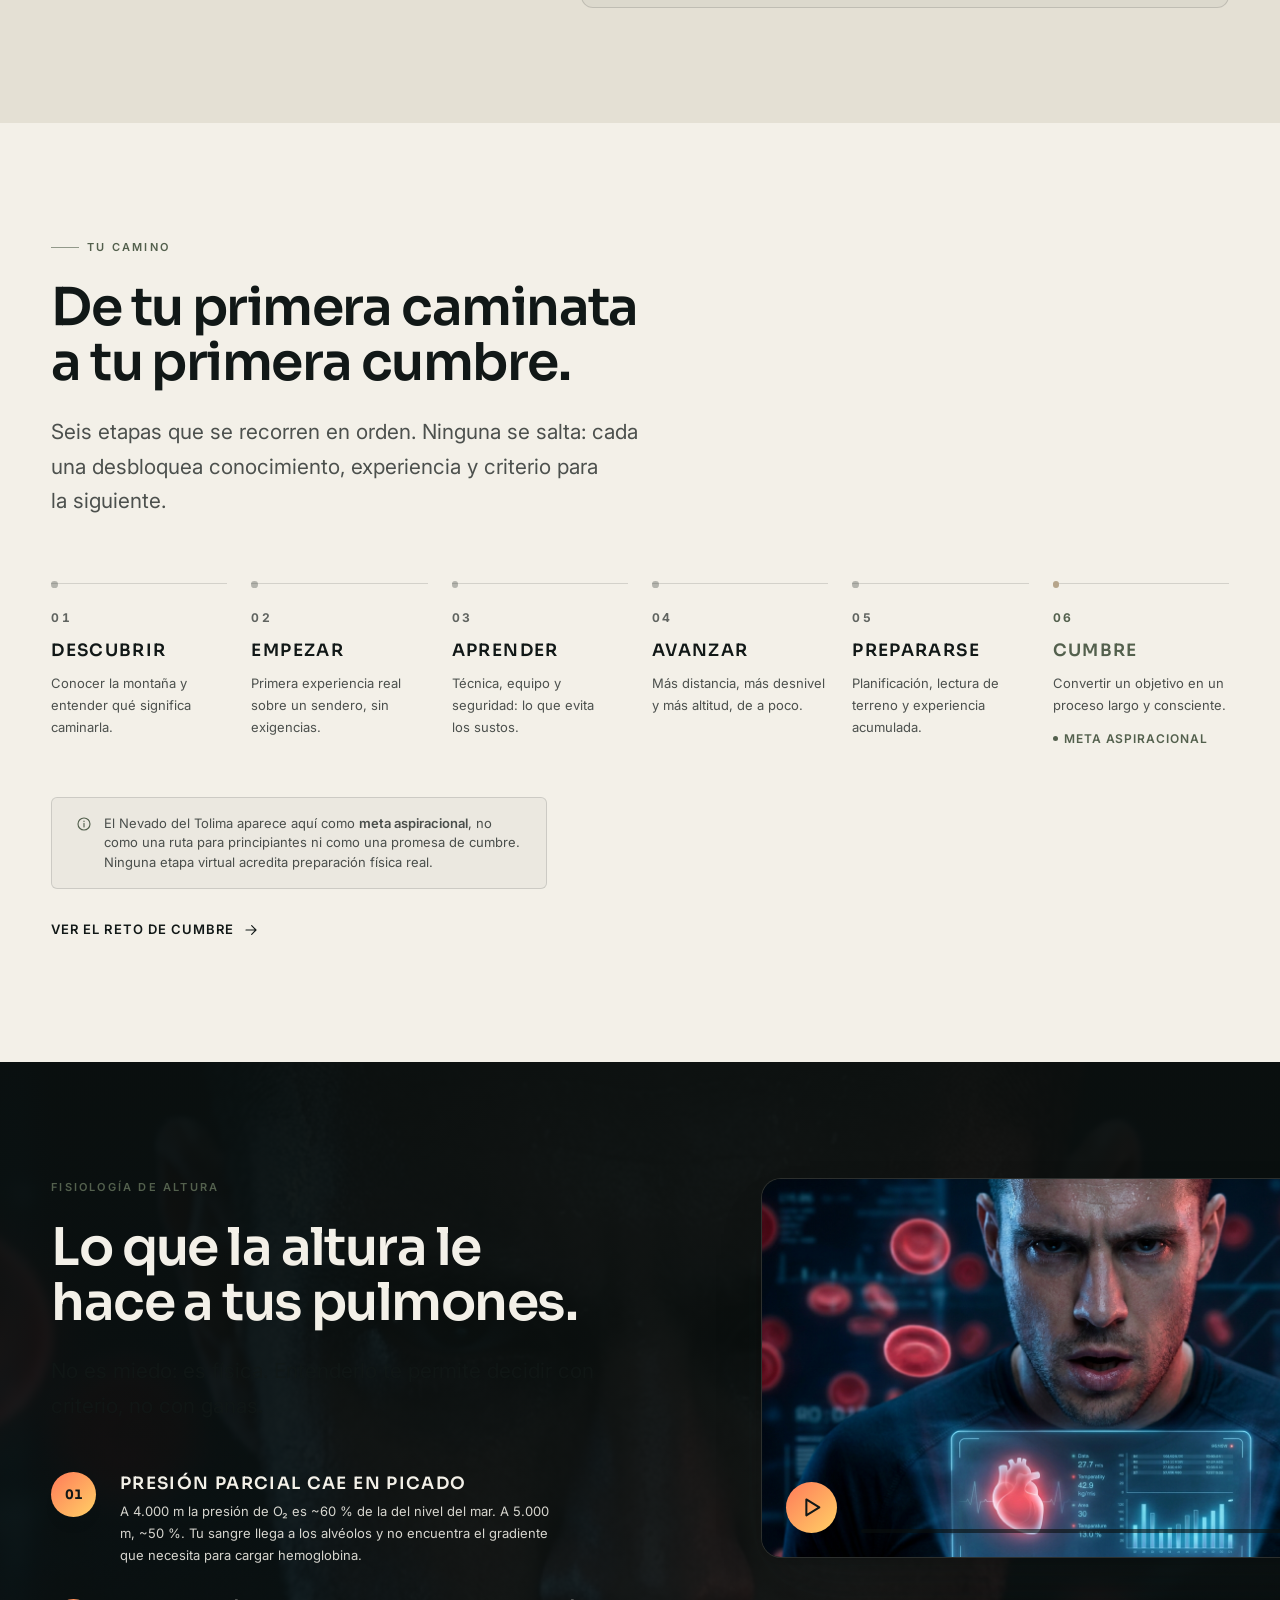
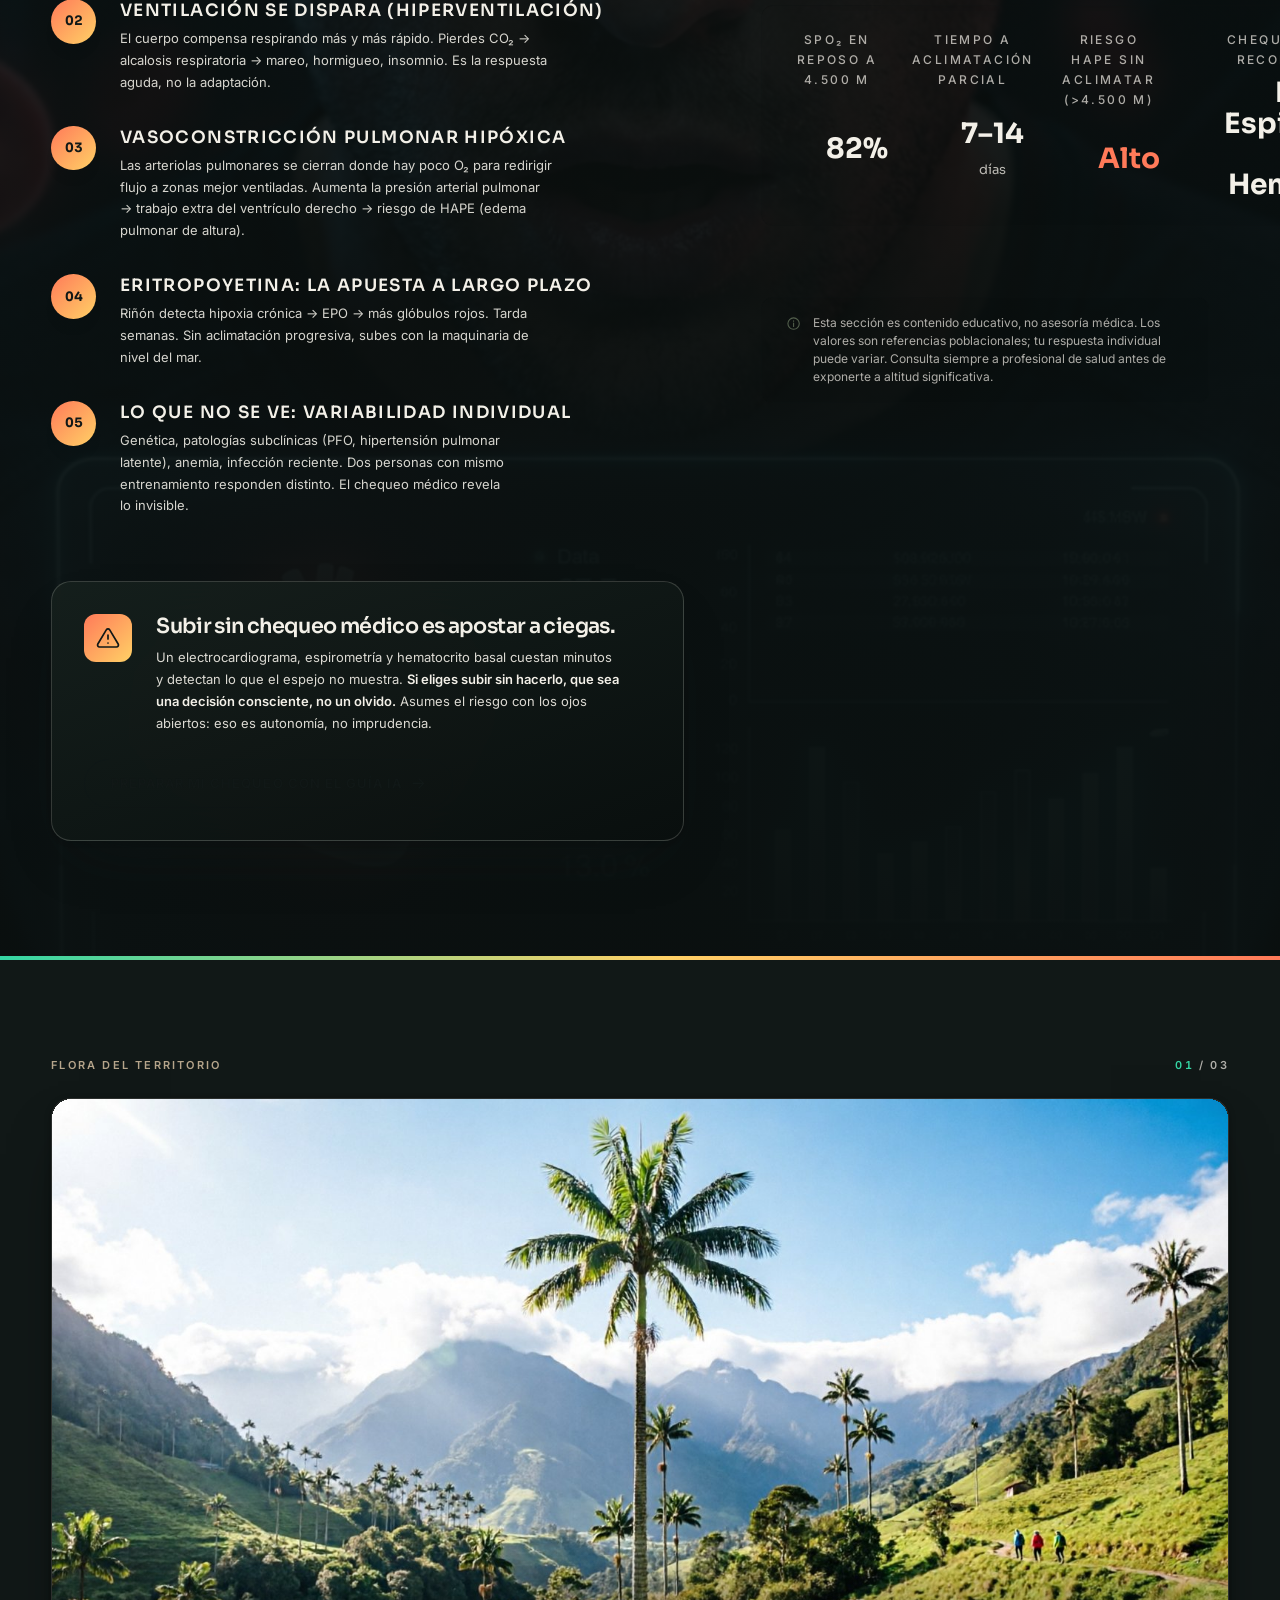
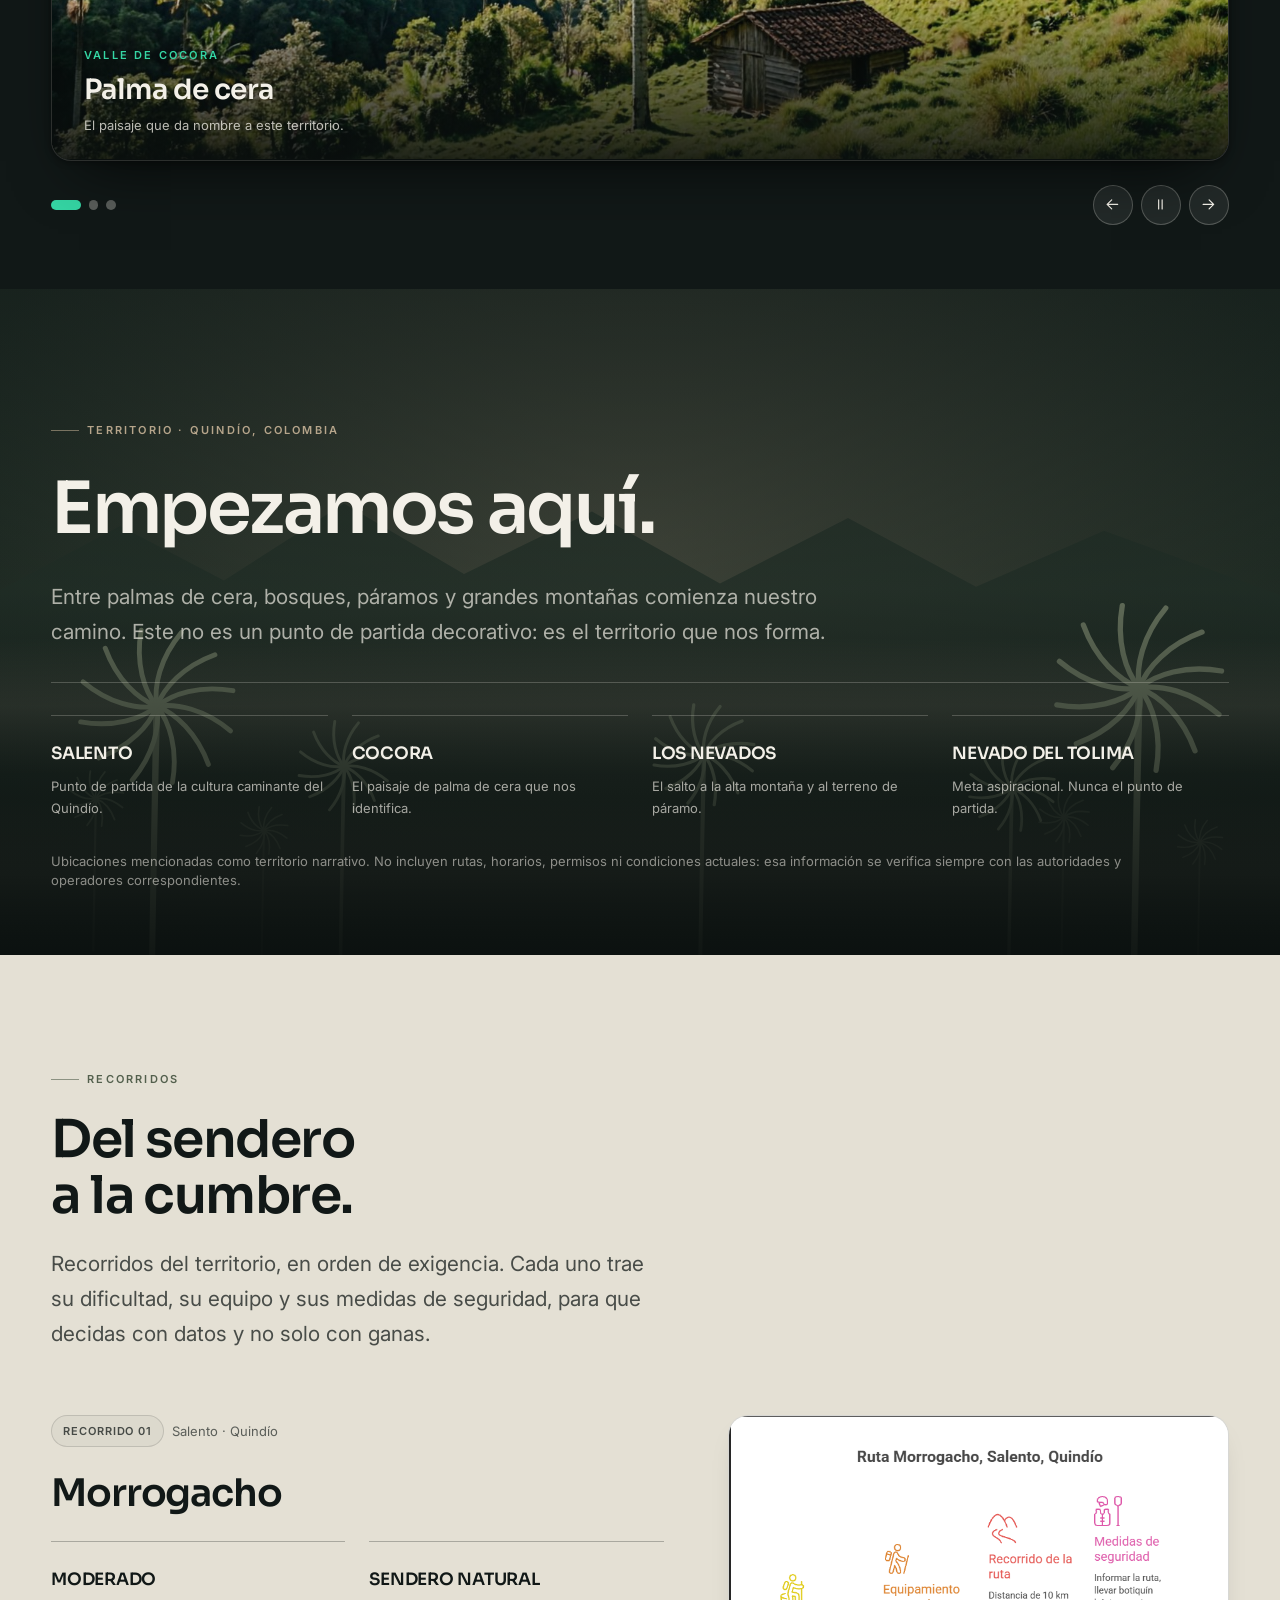
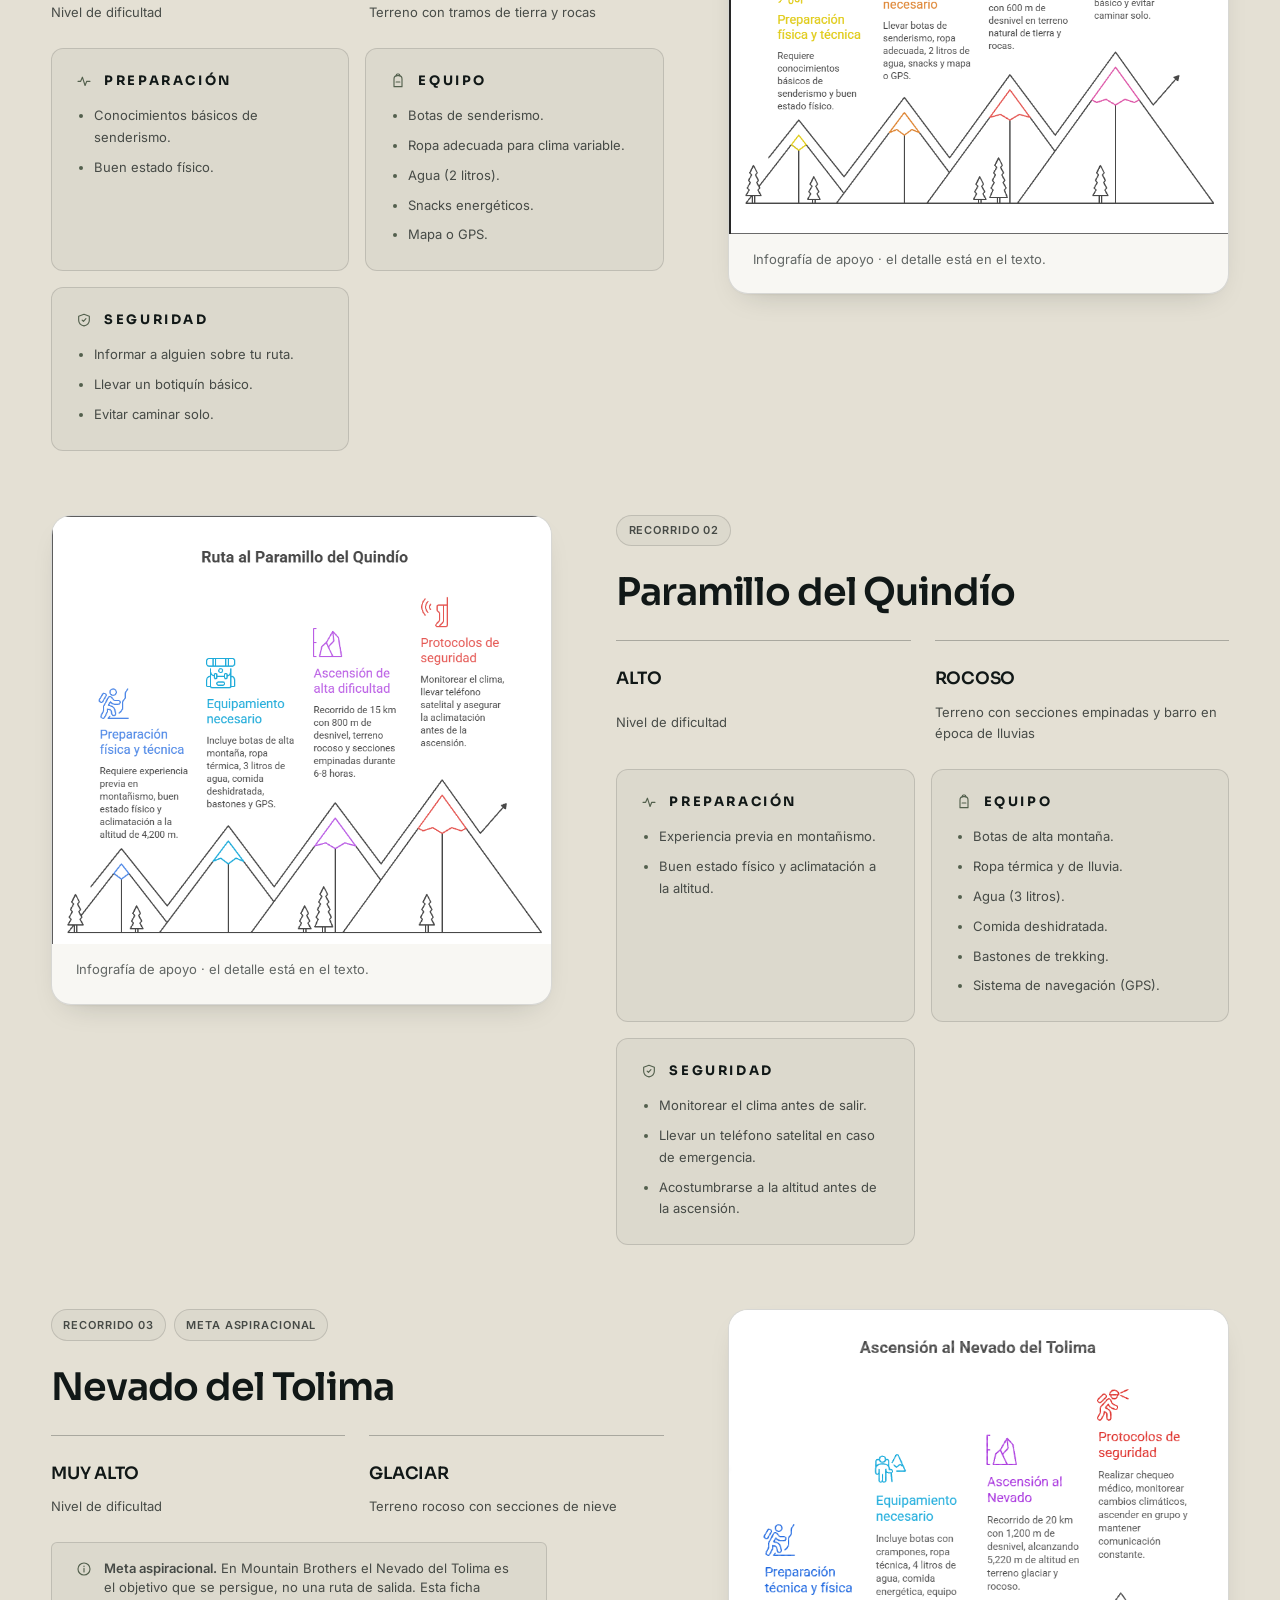
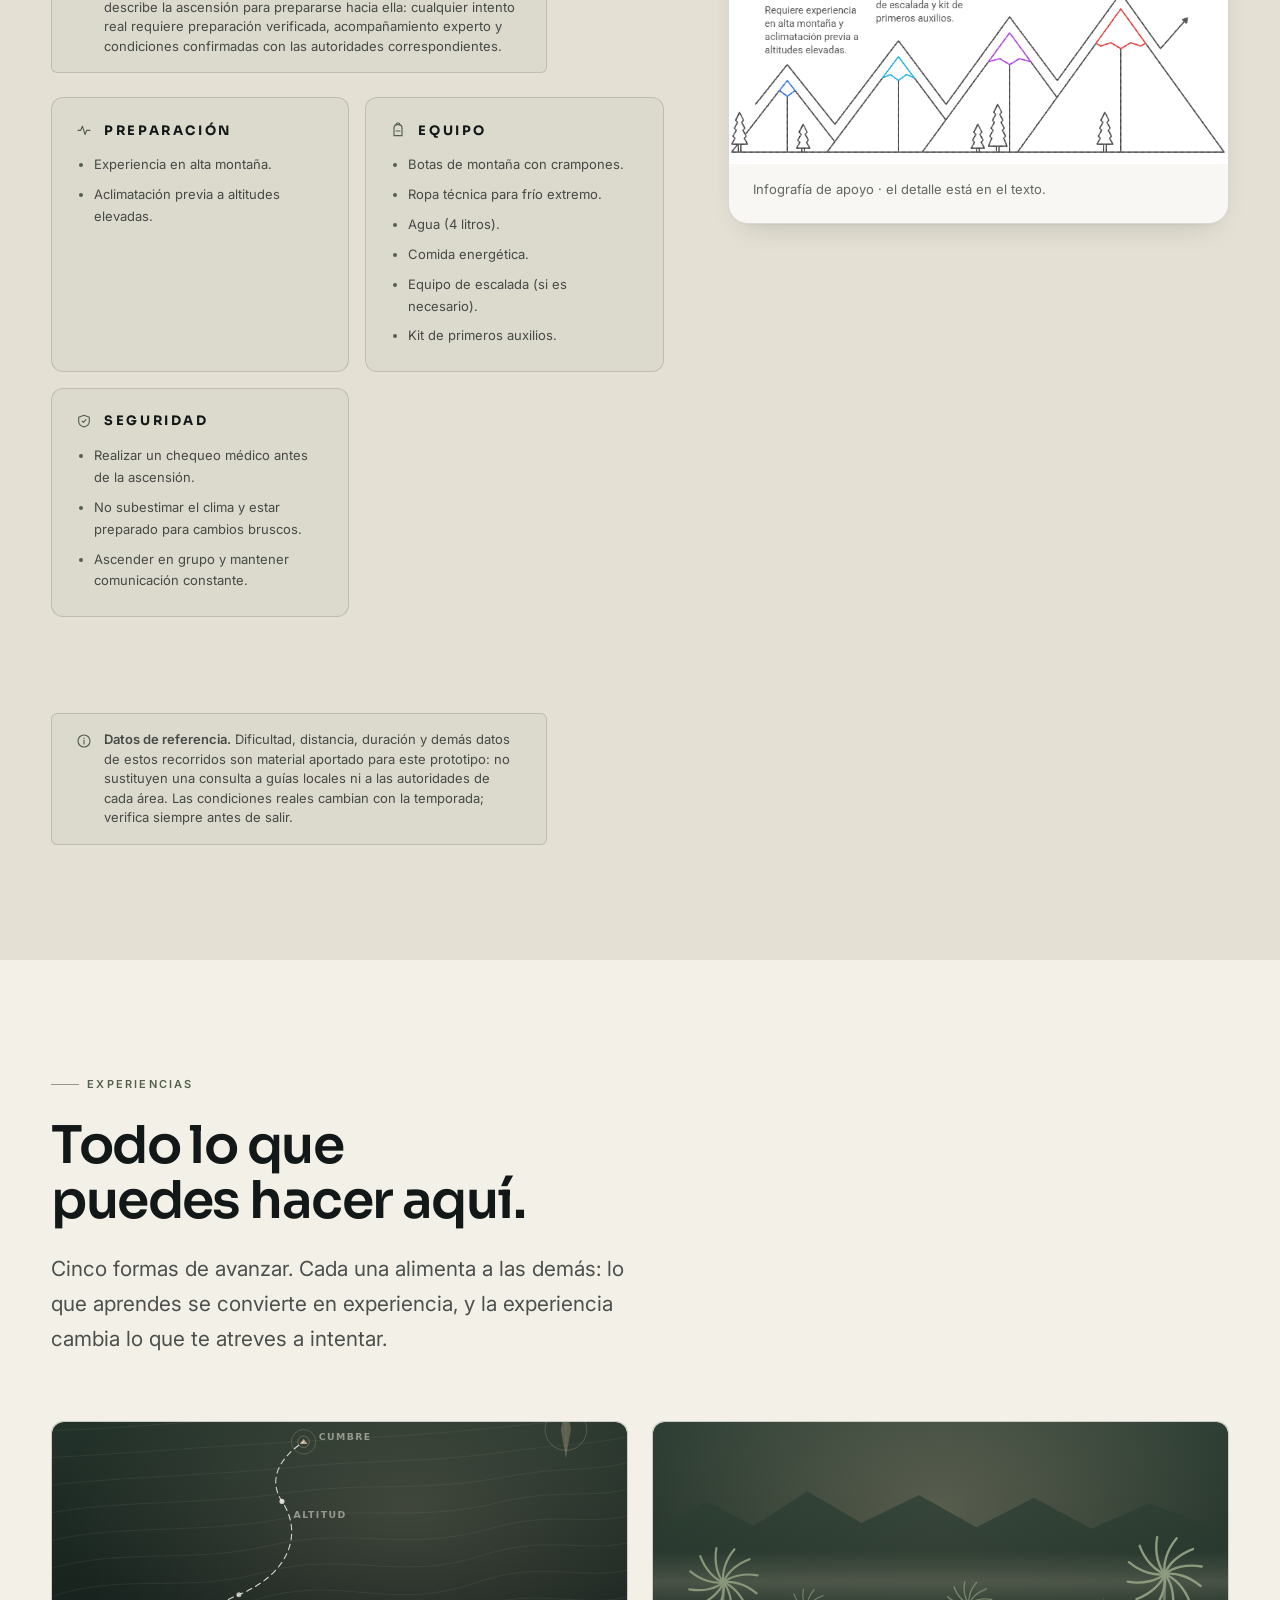
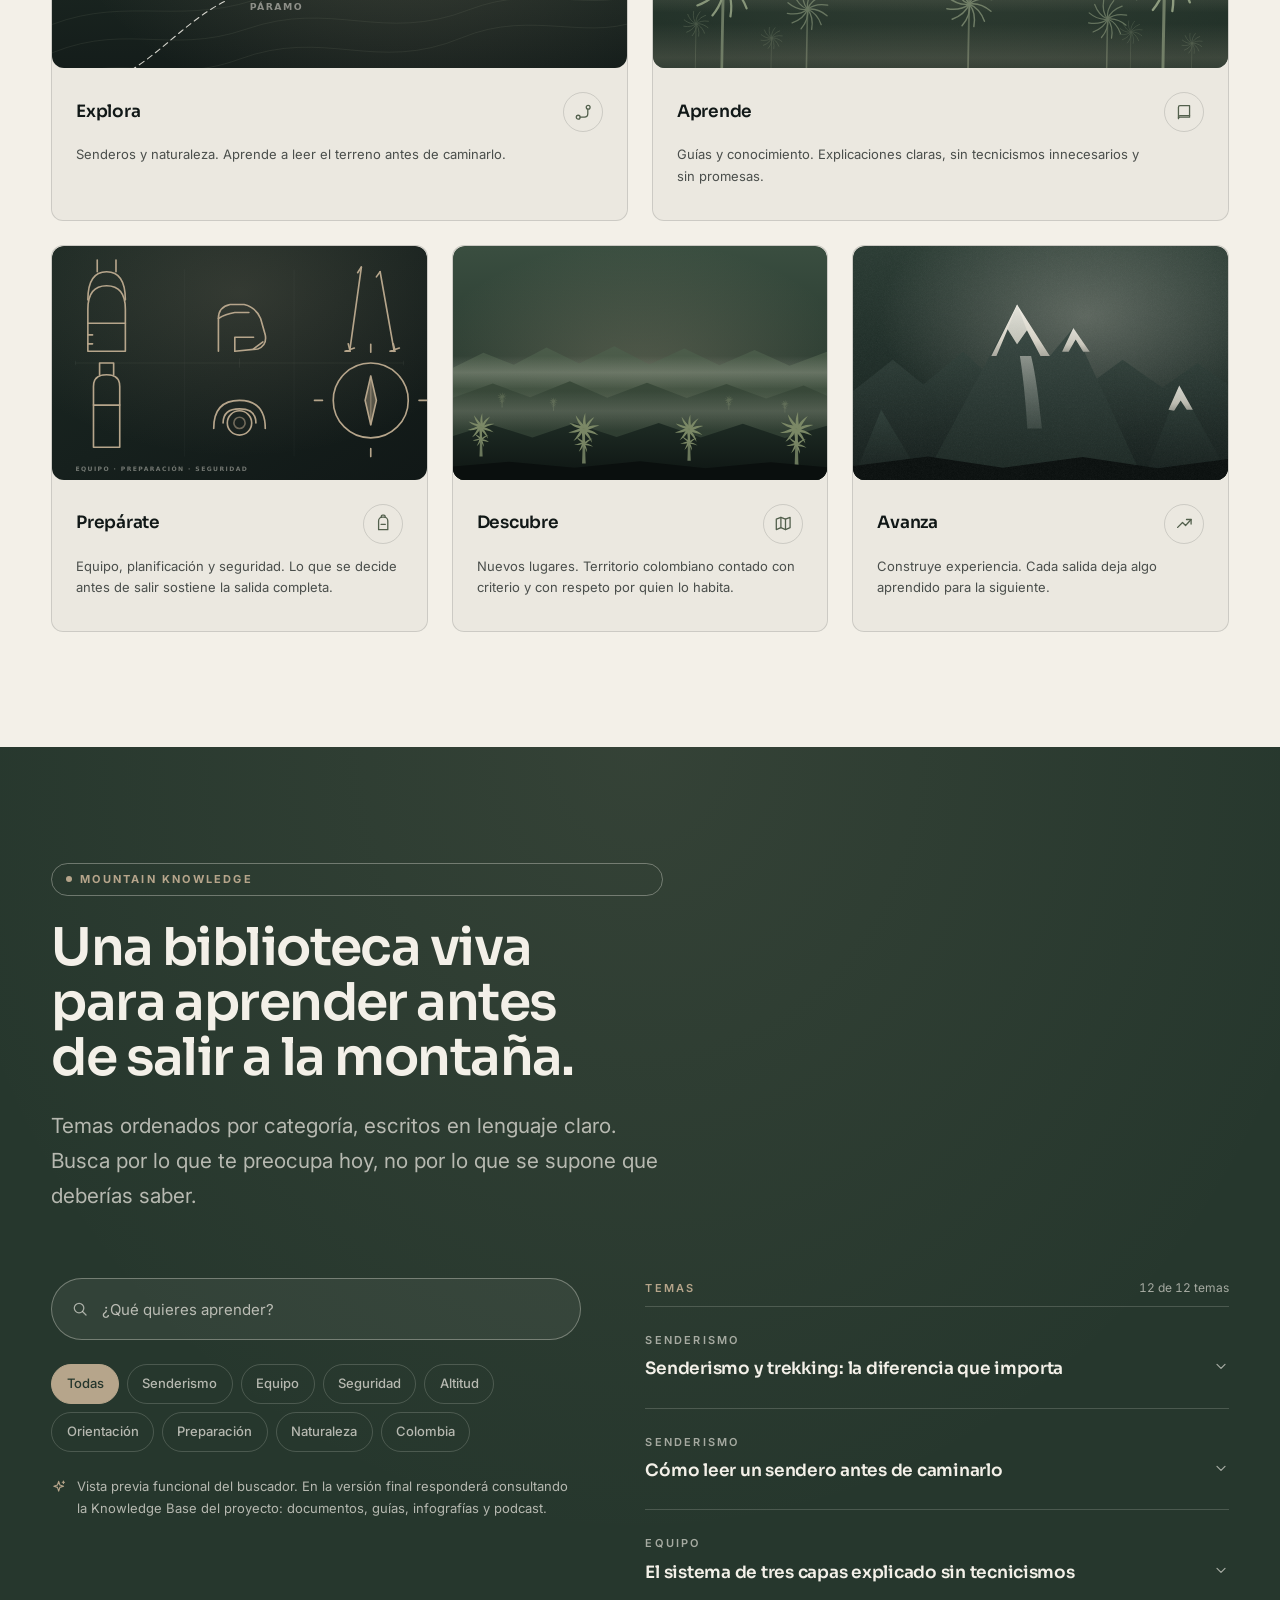
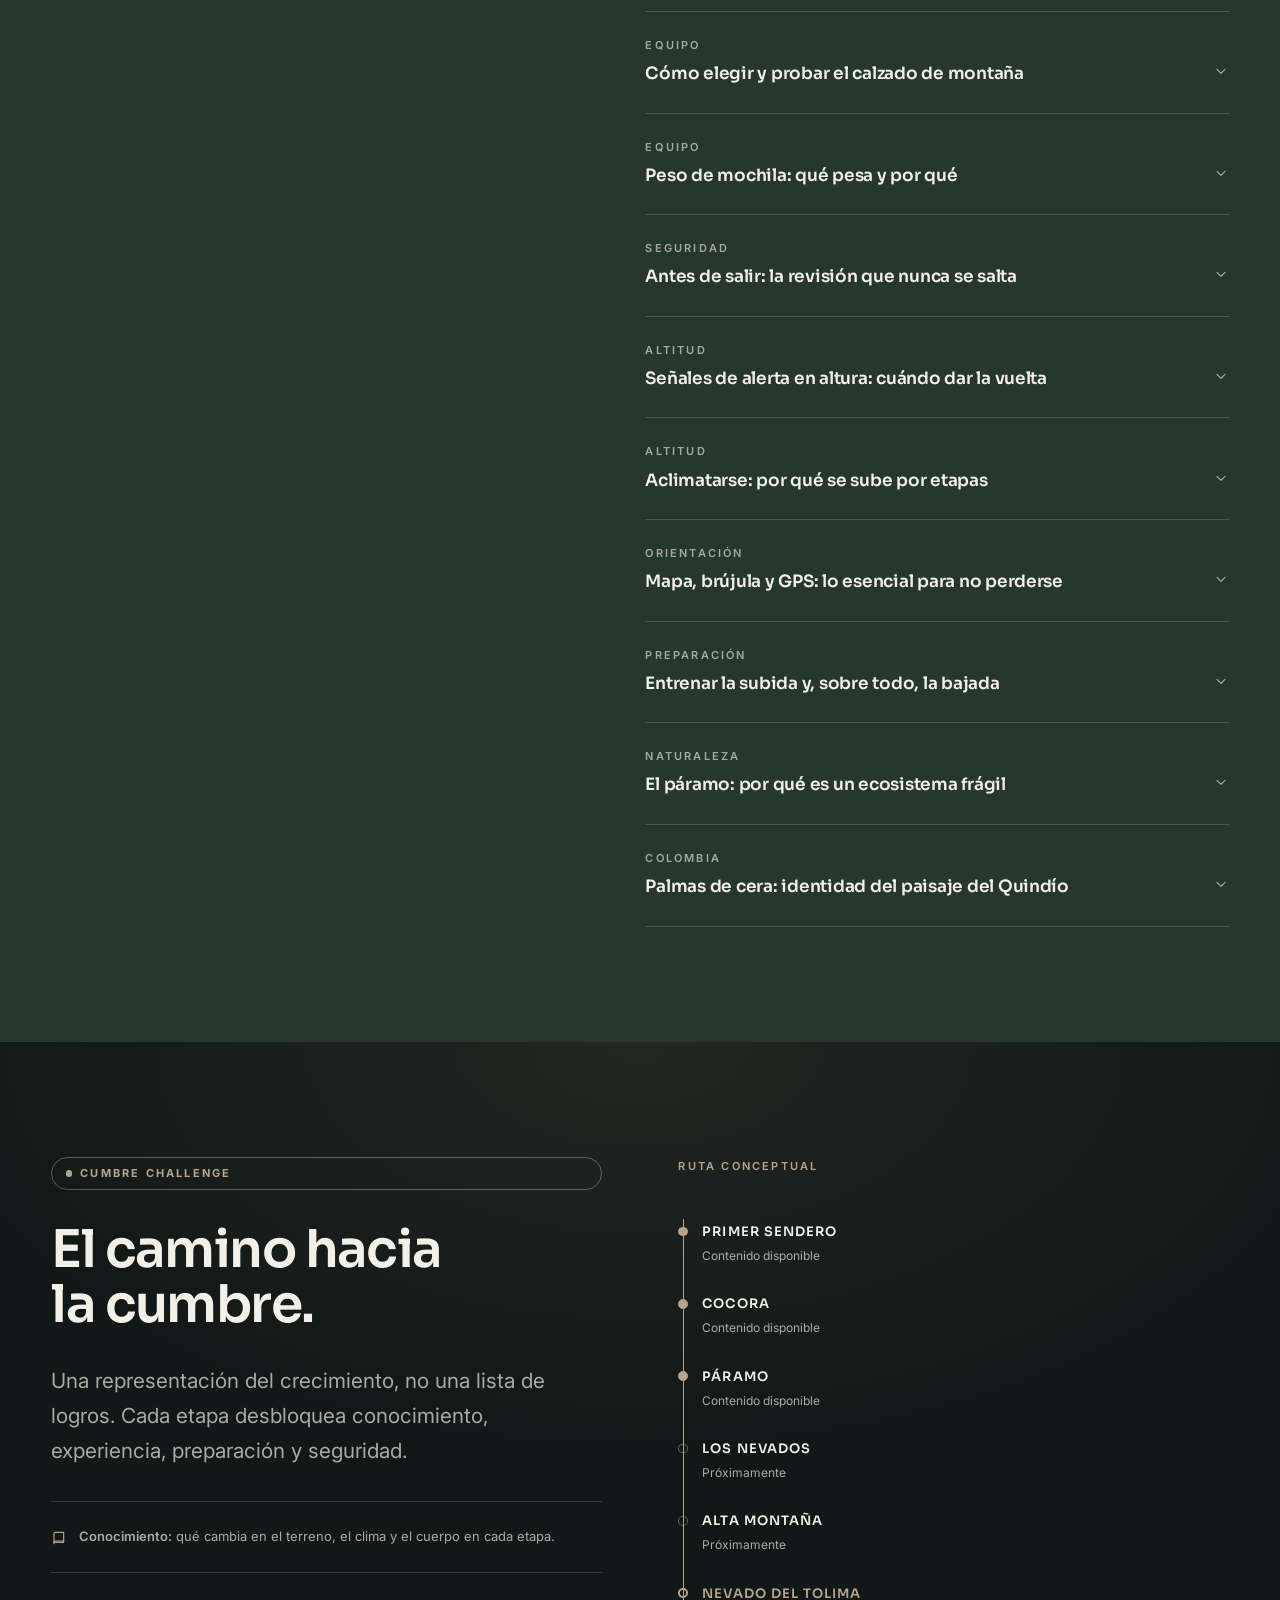
==== commit 85516819: "fix(epline): clicks en partes/episodios más robustos - epline.js: stops click handler con validación" ====
--- a/mountain_brothers/index.html
+++ b/mountain_brothers/index.html
@@ -249,7 +249,7 @@
     aria-hidden="true"
     aria-label="Menú de navegación móvil">
     <nav class="nav-drawer__list" aria-label="Secciones">
-<a class="nav-drawer__link" href="#explorar"><span class="nav-drawer__index">01</span>Explorar</a>
+        <a class="nav-drawer__link" href="#explorar"><span class="nav-drawer__index">01</span>Explorar</a>
         <a class="nav-drawer__link" href="#aprender"><span class="nav-drawer__index">02</span>Aprender</a>
         <a class="nav-drawer__link" href="#relatos"><span class="nav-drawer__index">03</span>Relatos</a>
         <a class="nav-drawer__link" href="#camino"><span class="nav-drawer__index">04</span>Tu camino</a>
--- a/mountain_brothers/assets/css/sections.css
+++ b/mountain_brothers/assets/css/sections.css
@@ -1067,9 +1067,12 @@
 
 .altitude__verdict {
   display: grid;
-  grid-template-columns: auto 1fr auto;
+  grid-template-columns: auto 1fr;
+  grid-template-areas:
+    "icon content"
+    "action action";
   align-items: start;
-  gap: var(--space-md);
+  gap: var(--space-sm) var(--space-md);
   margin-top: var(--space-2xl);
   padding: var(--space-lg);
   border-radius: var(--radius-lg);
@@ -1080,21 +1083,8 @@
   box-shadow: var(--shadow-lift);
 }
 
-@media (max-width: 48rem) {
-  .altitude__verdict {
-    grid-template-columns: auto 1fr;
-    grid-template-areas:
-      "icon title"
-      "icon text"
-      "action action";
-  }
-  .altitude__verdict-icon { grid-area: icon; }
-  .altitude__verdict-content { grid-area: text; }
-  .altitude__verdict-title { grid-area: title; }
-  .altitude__verdict-action { grid-area: action; justify-self: start; }
-}
-
 .altitude__verdict-icon {
+  grid-area: icon;
   flex: none;
   width: 3rem;
   height: 3rem;
@@ -1104,6 +1094,11 @@
   background: linear-gradient(135deg, var(--color-vivo-clay), var(--color-vivo-sun));
   color: var(--color-obsidian);
   svg { width: 1.5rem; height: 1.5rem; }
+}
+
+.altitude__verdict-content {
+  grid-area: content;
+  align-self: center;
 }
 
 .altitude__verdict-title {
@@ -1129,12 +1124,24 @@
 }
 
 .altitude__verdict-action {
-  align-self: center;
+  grid-area: action;
+  justify-self: start;
   flex: none;
+  margin-top: var(--space-2xs);
 }
 
 @media (max-width: 48rem) {
-  .altitude__verdict-action { width: 100%; justify-content: center; }
+  .altitude__verdict {
+    grid-template-columns: 1fr;
+    grid-template-areas:
+      "icon"
+      "content"
+      "action";
+  }
+  .altitude__verdict-action {
+    width: 100%;
+    justify-content: center;
+  }
 }
 
 /* --- Visual: video player controlado --- */
@@ -2750,6 +2757,12 @@
 .epline__stop:hover {
   background-color: var(--surface);
   color: var(--color-warm-white);
+  border-color: var(--line-strong);
+}
+
+.epline__stop:focus-visible {
+  outline: 2px solid var(--color-vivo-sun);
+  outline-offset: 2px;
 }
 
 /* Estado: pasada ✓ */
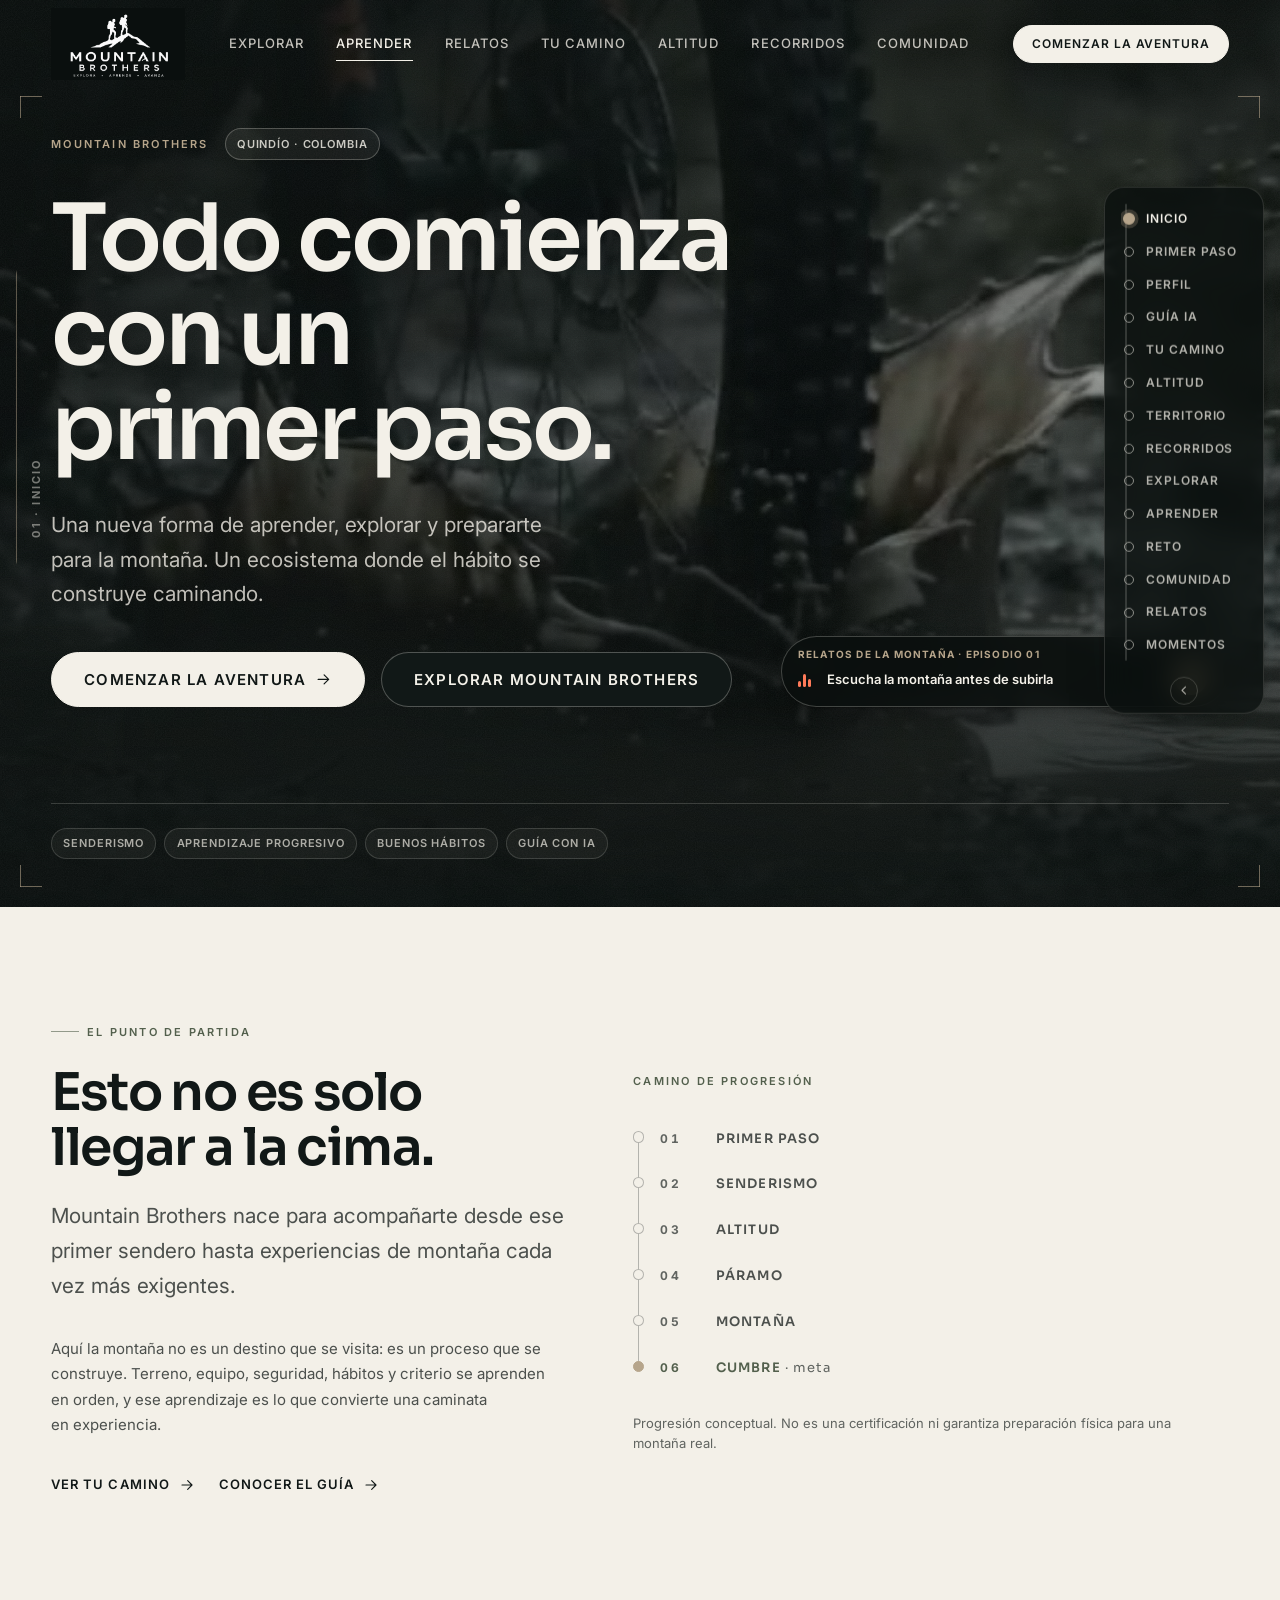
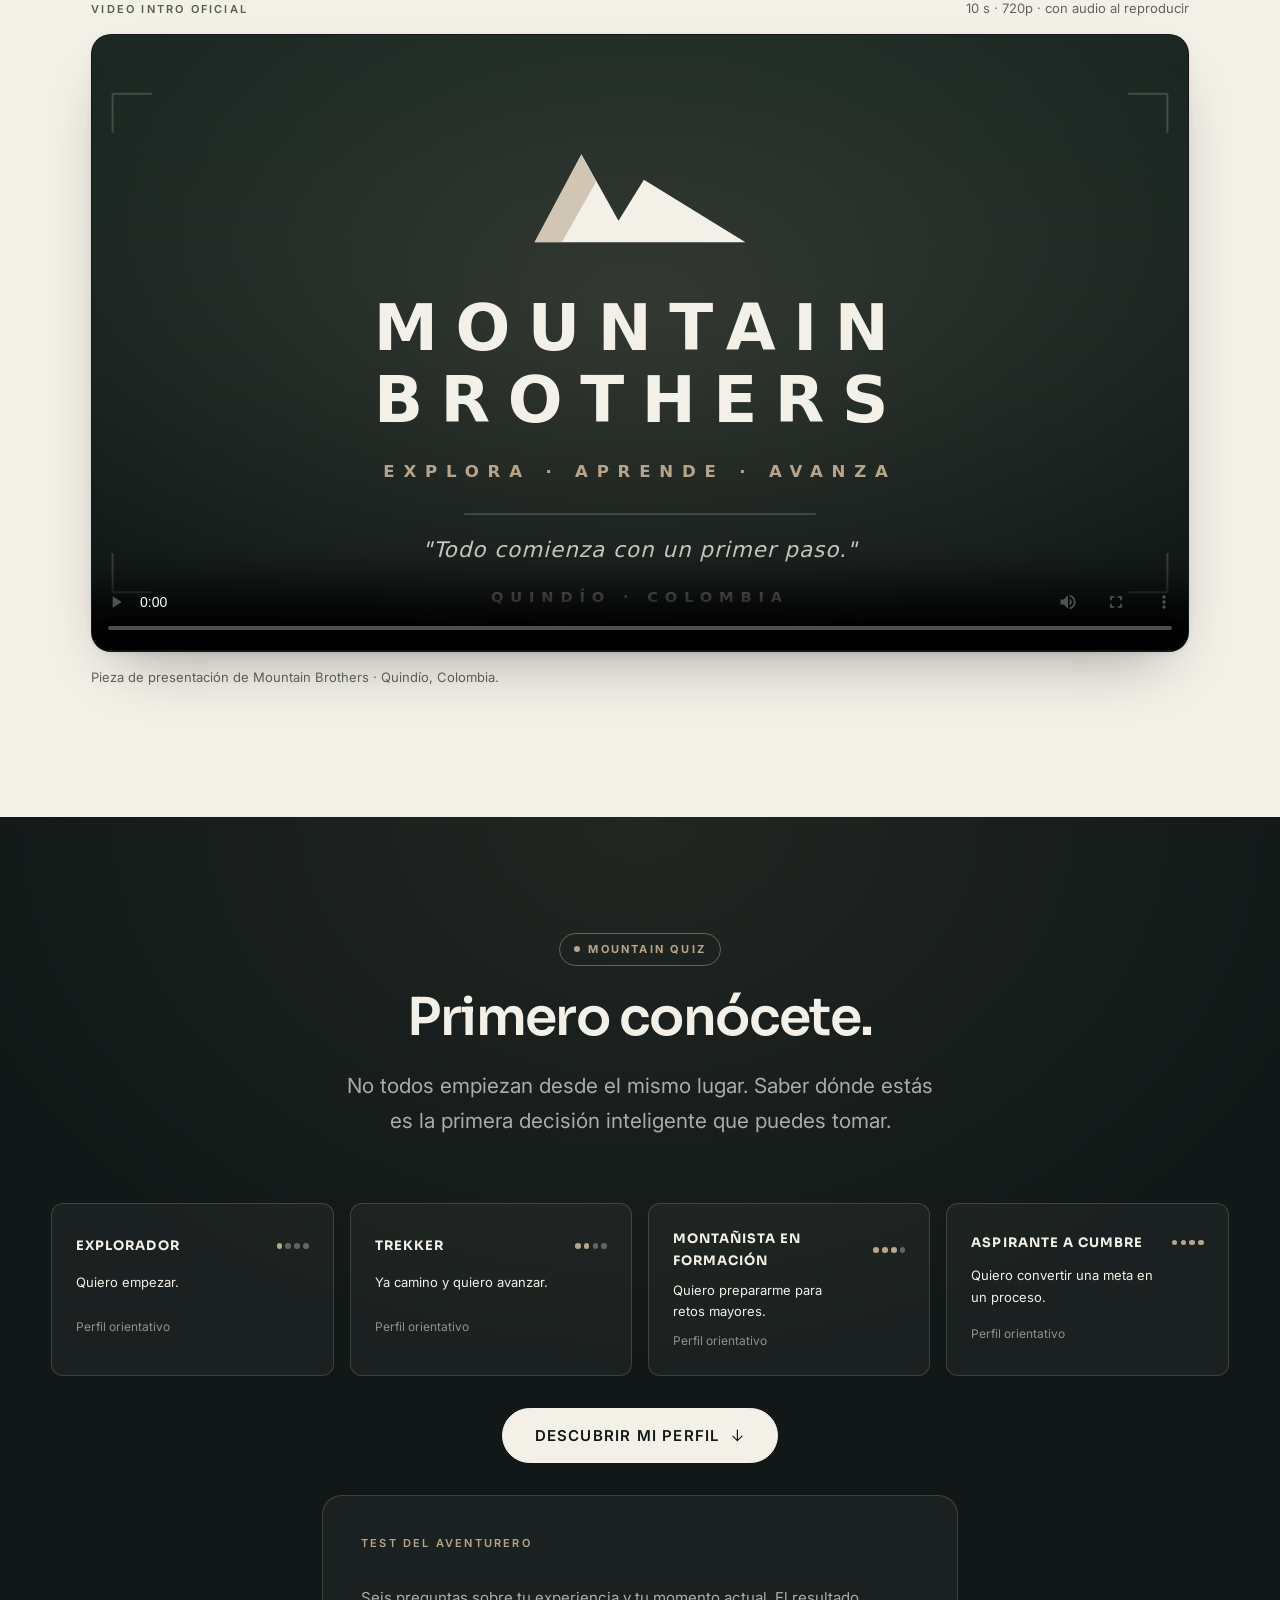
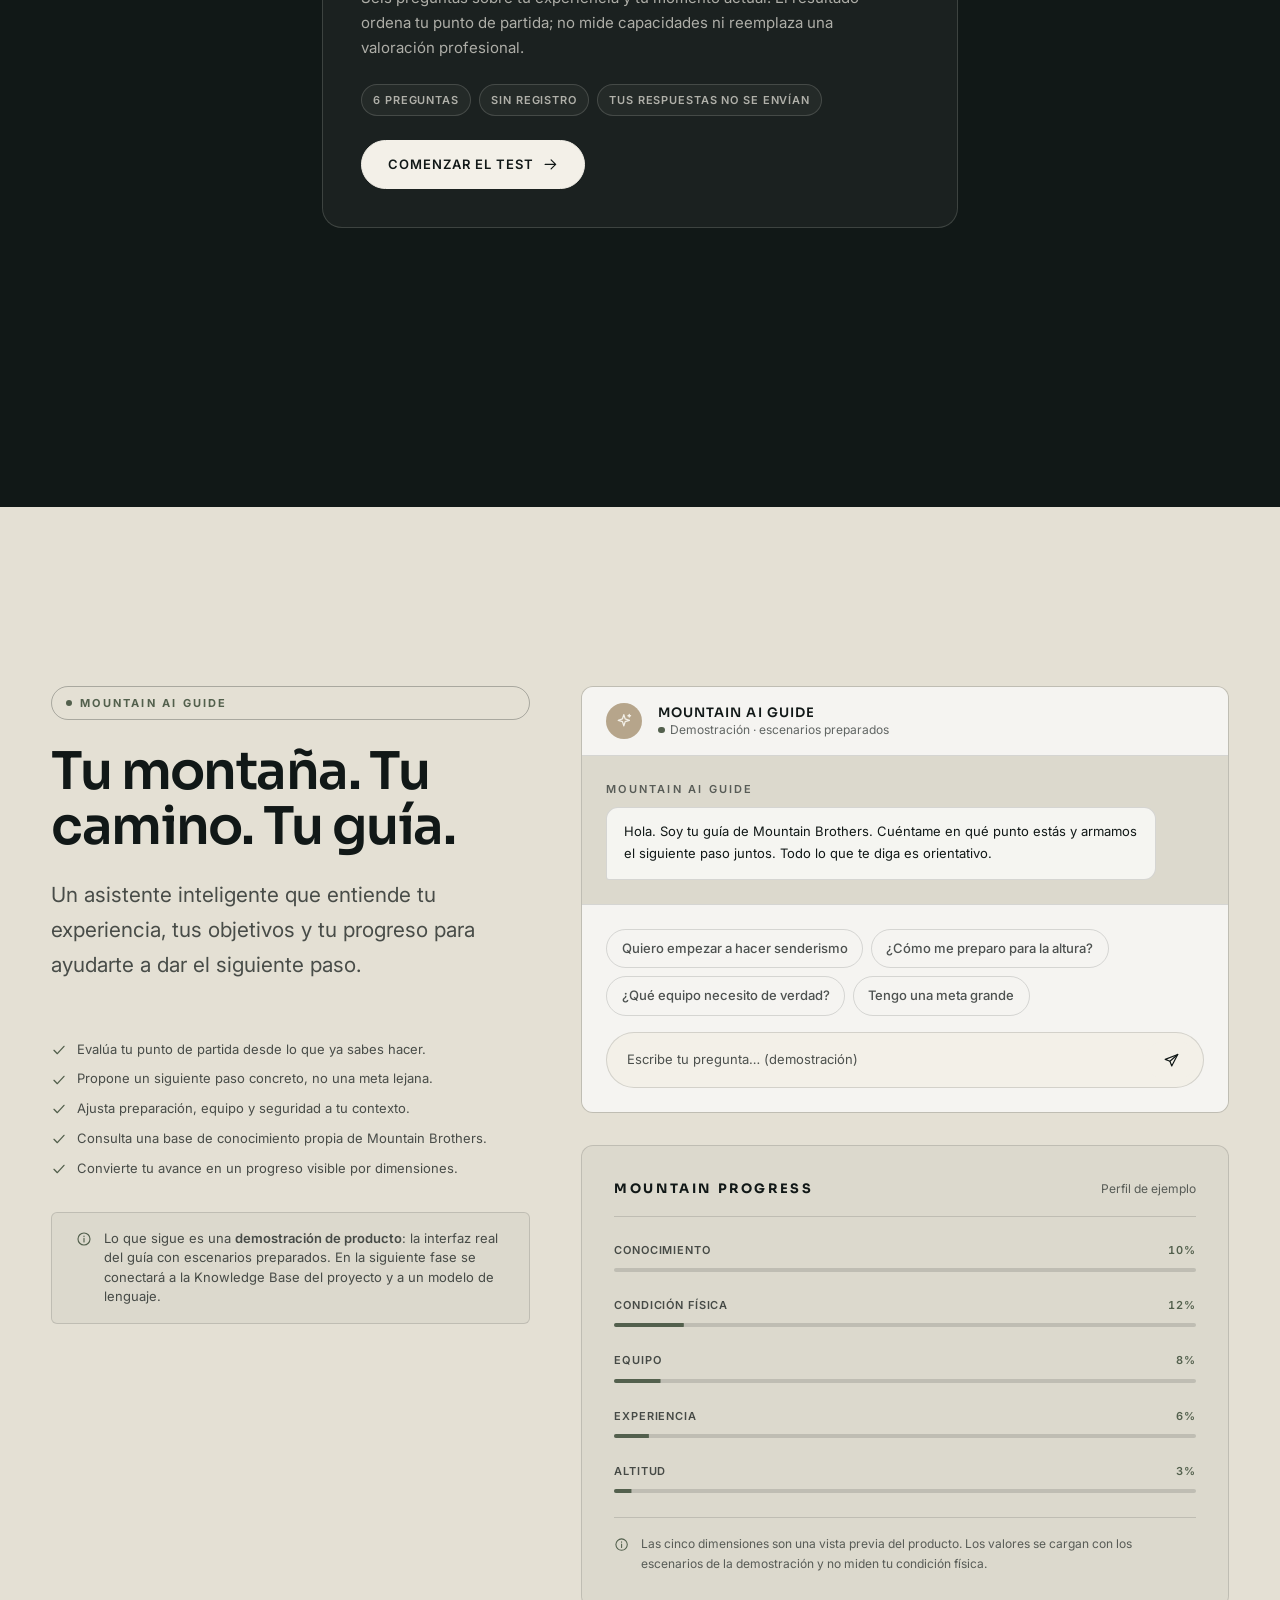
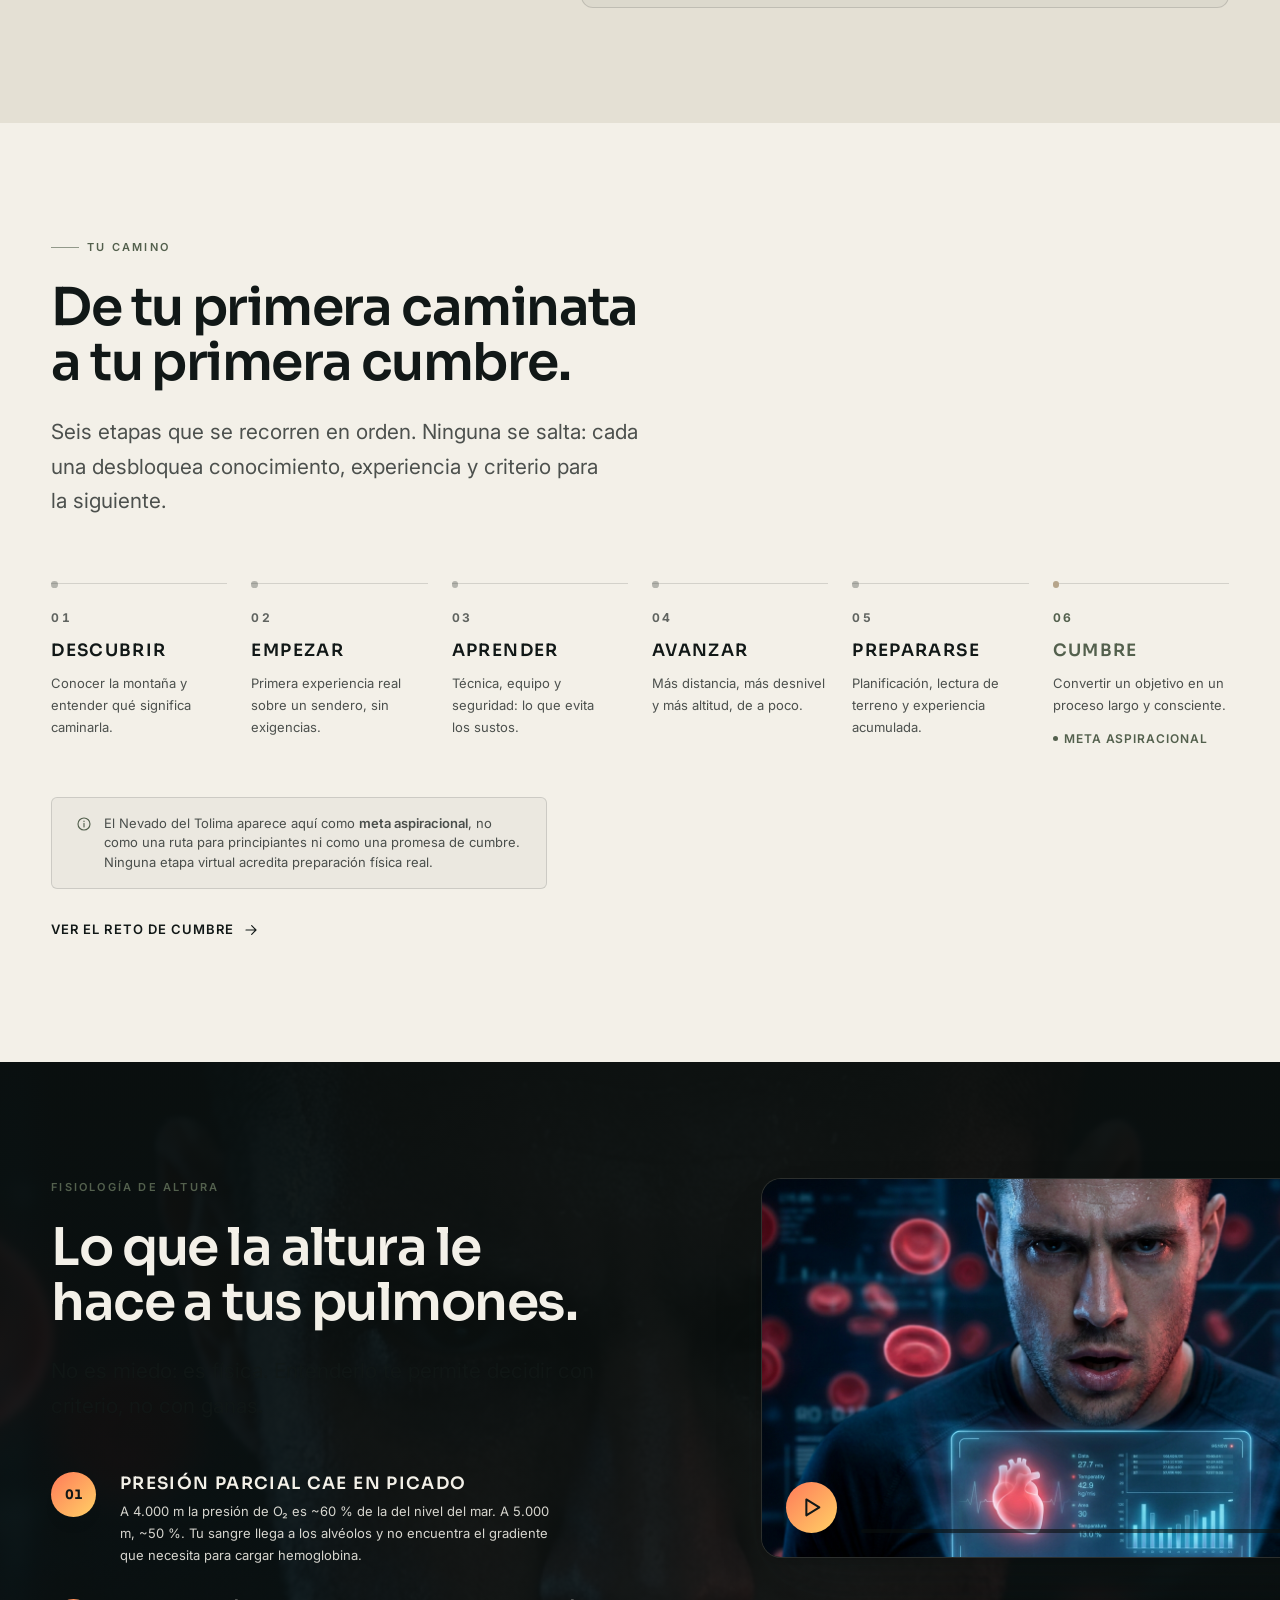
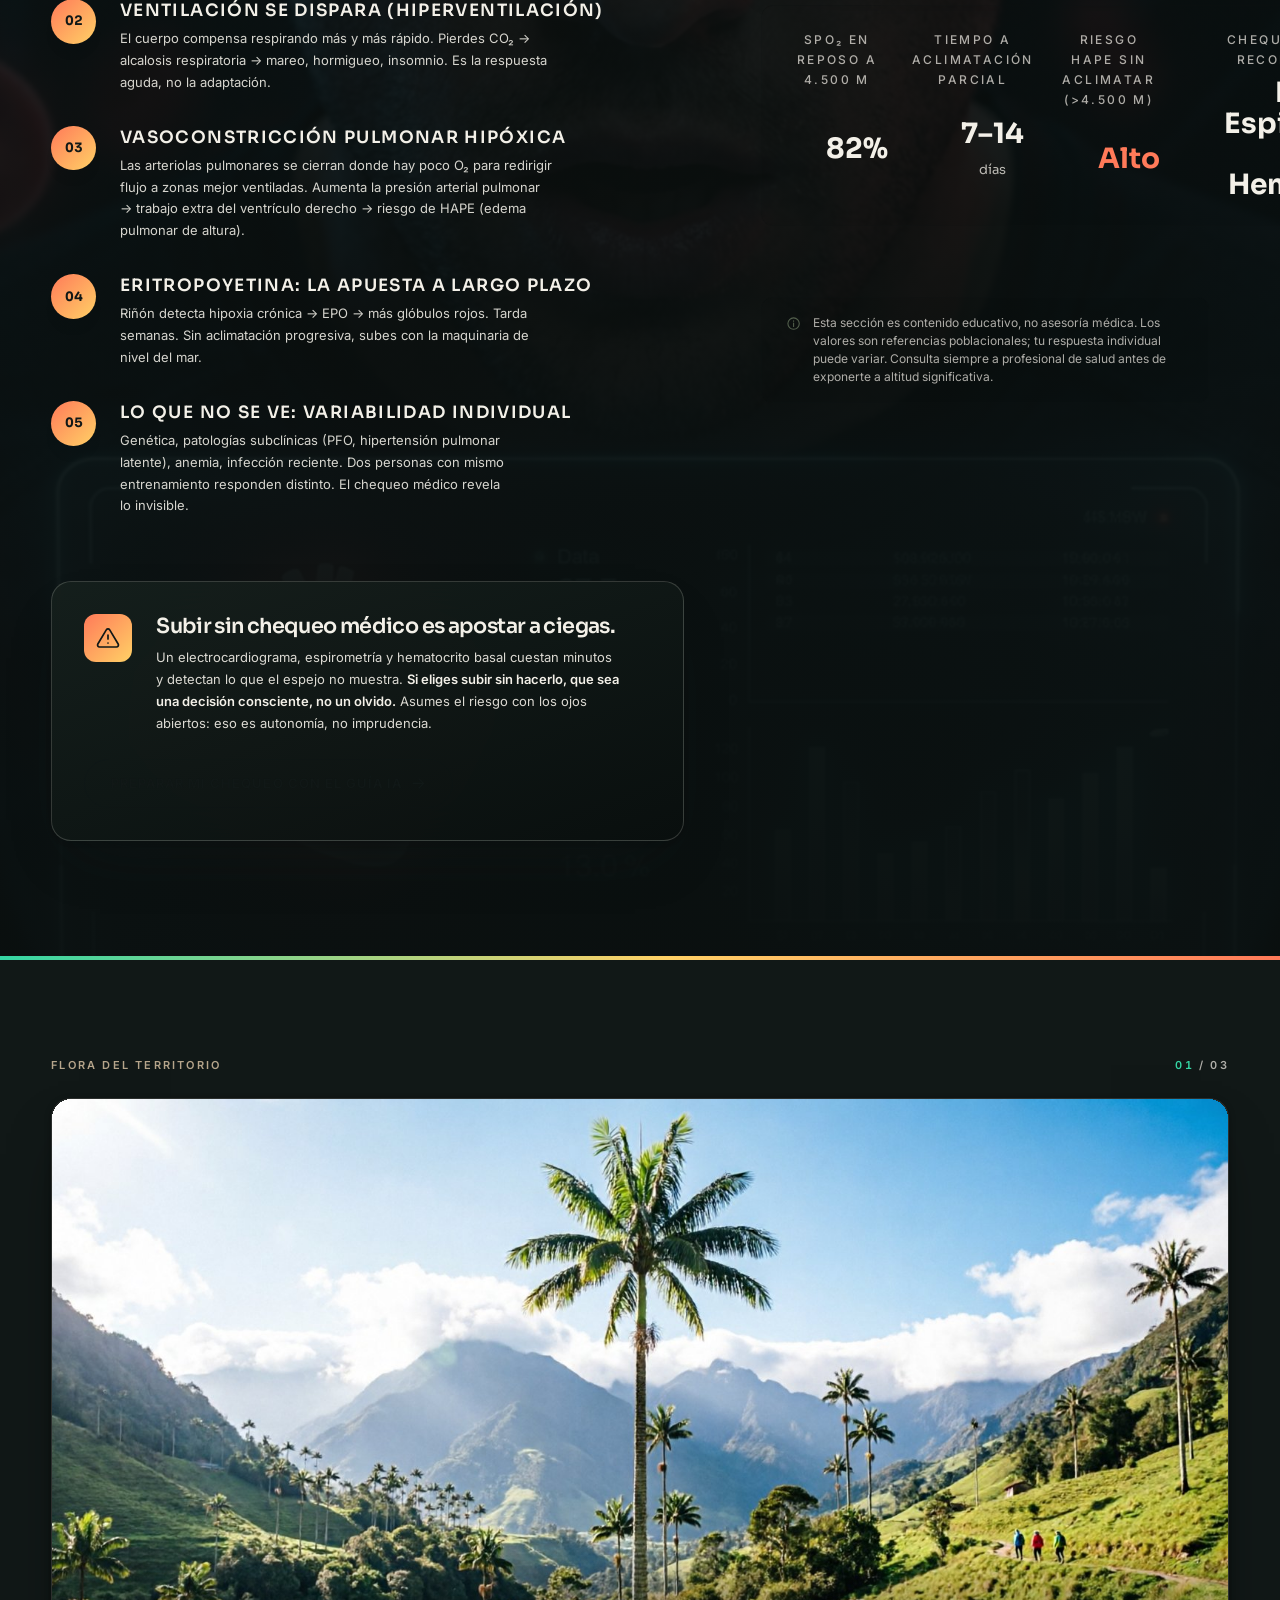
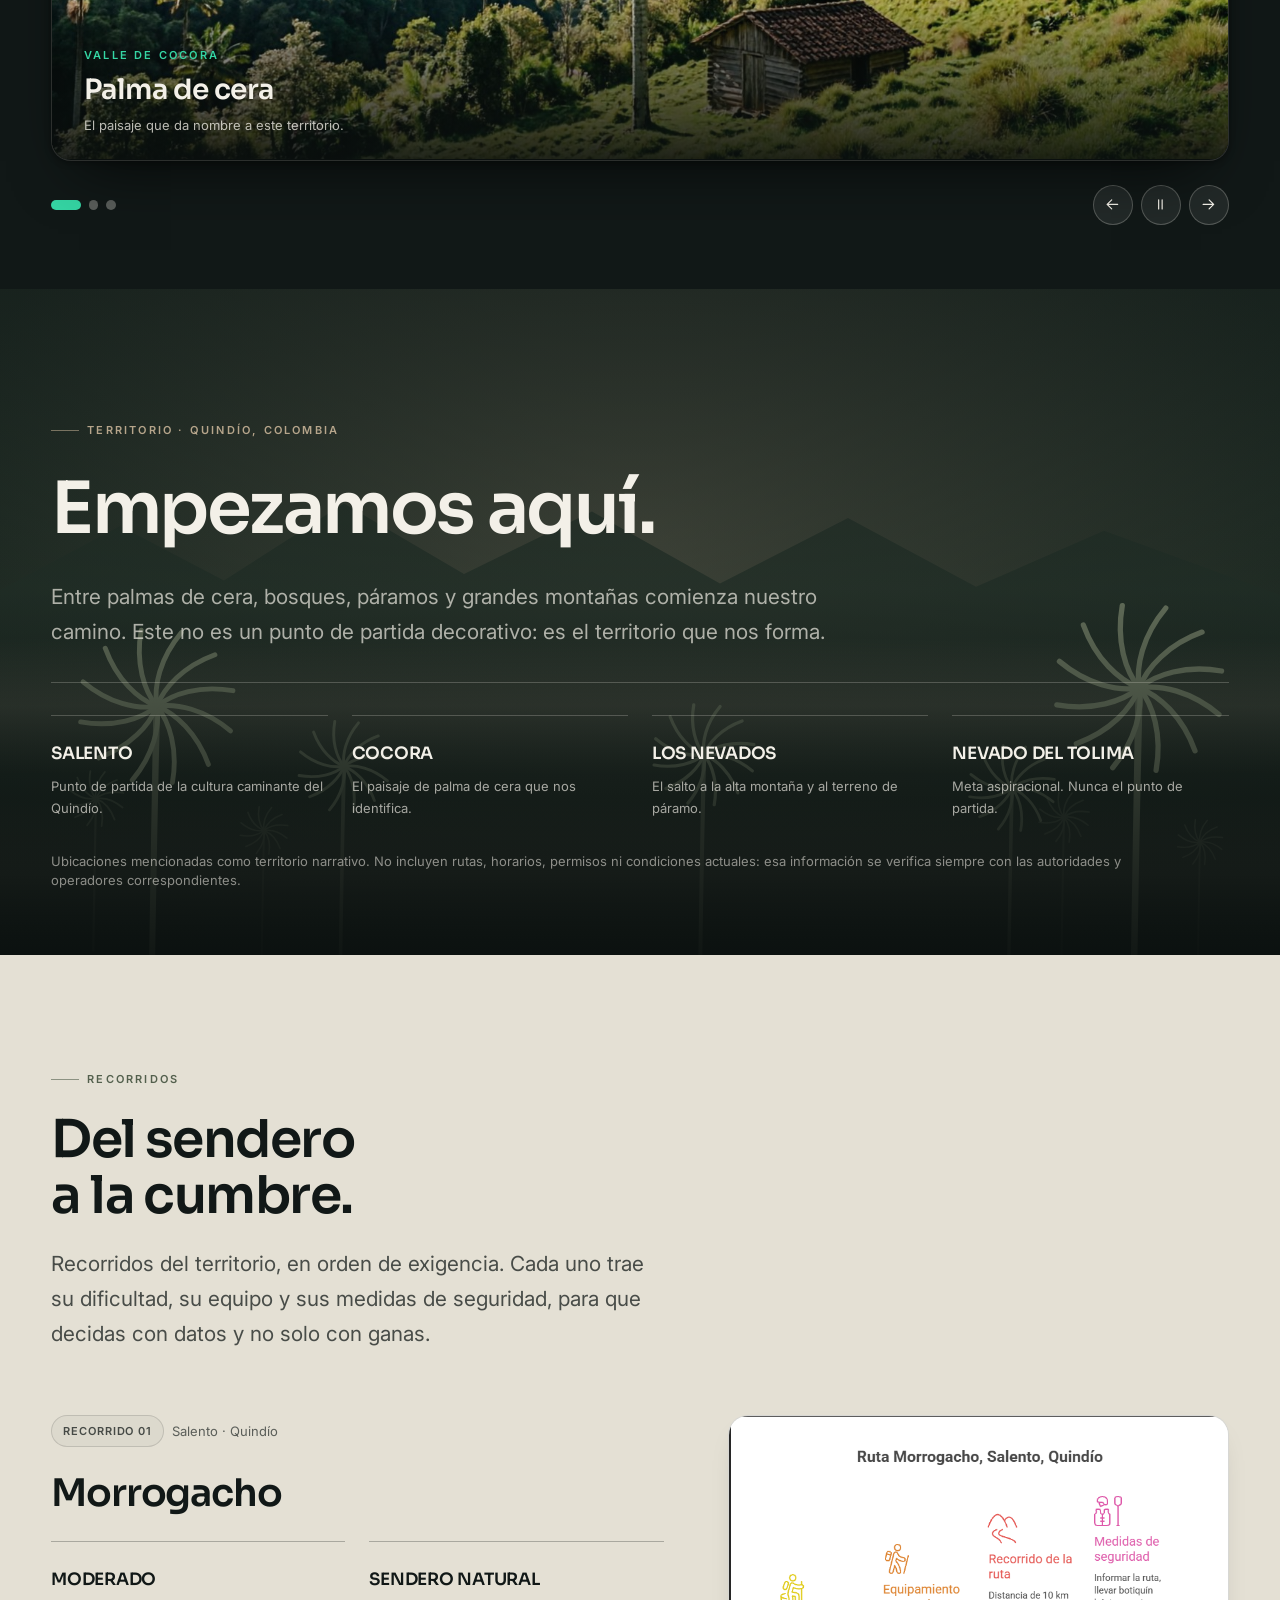
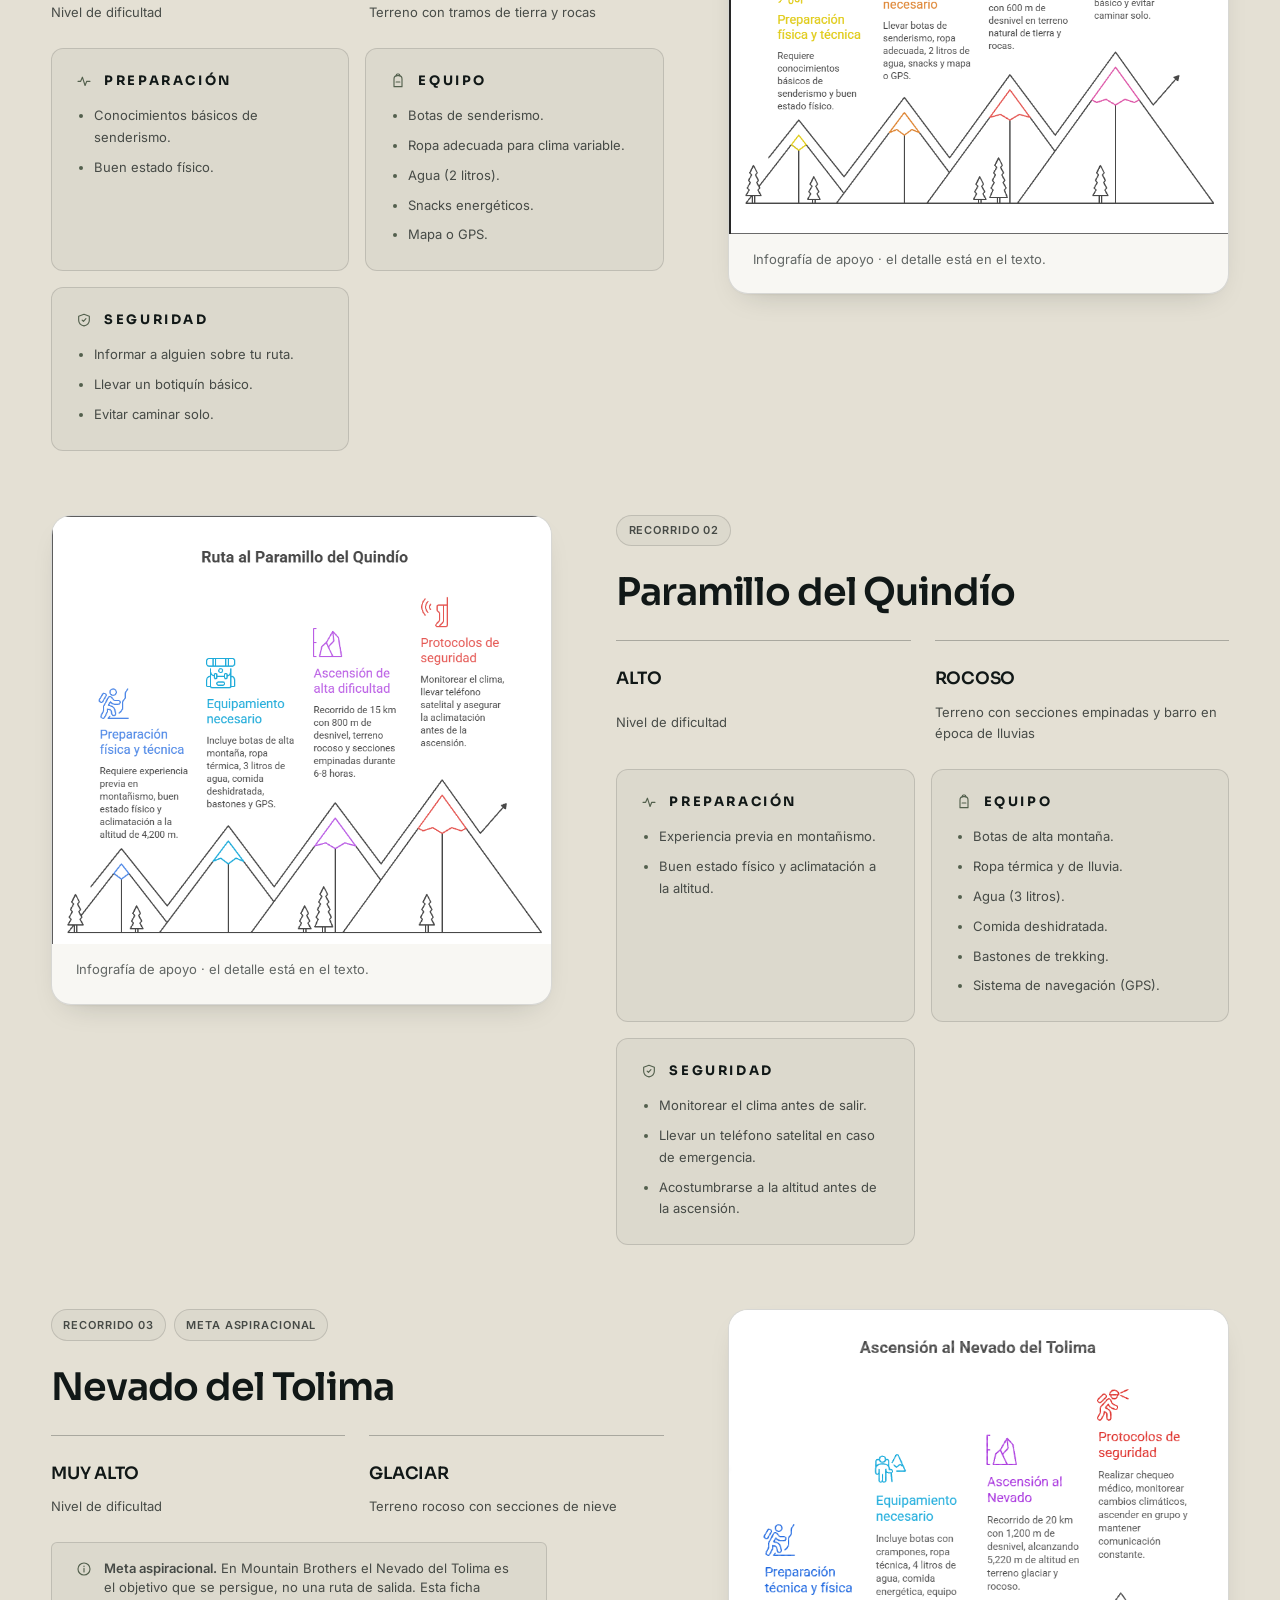
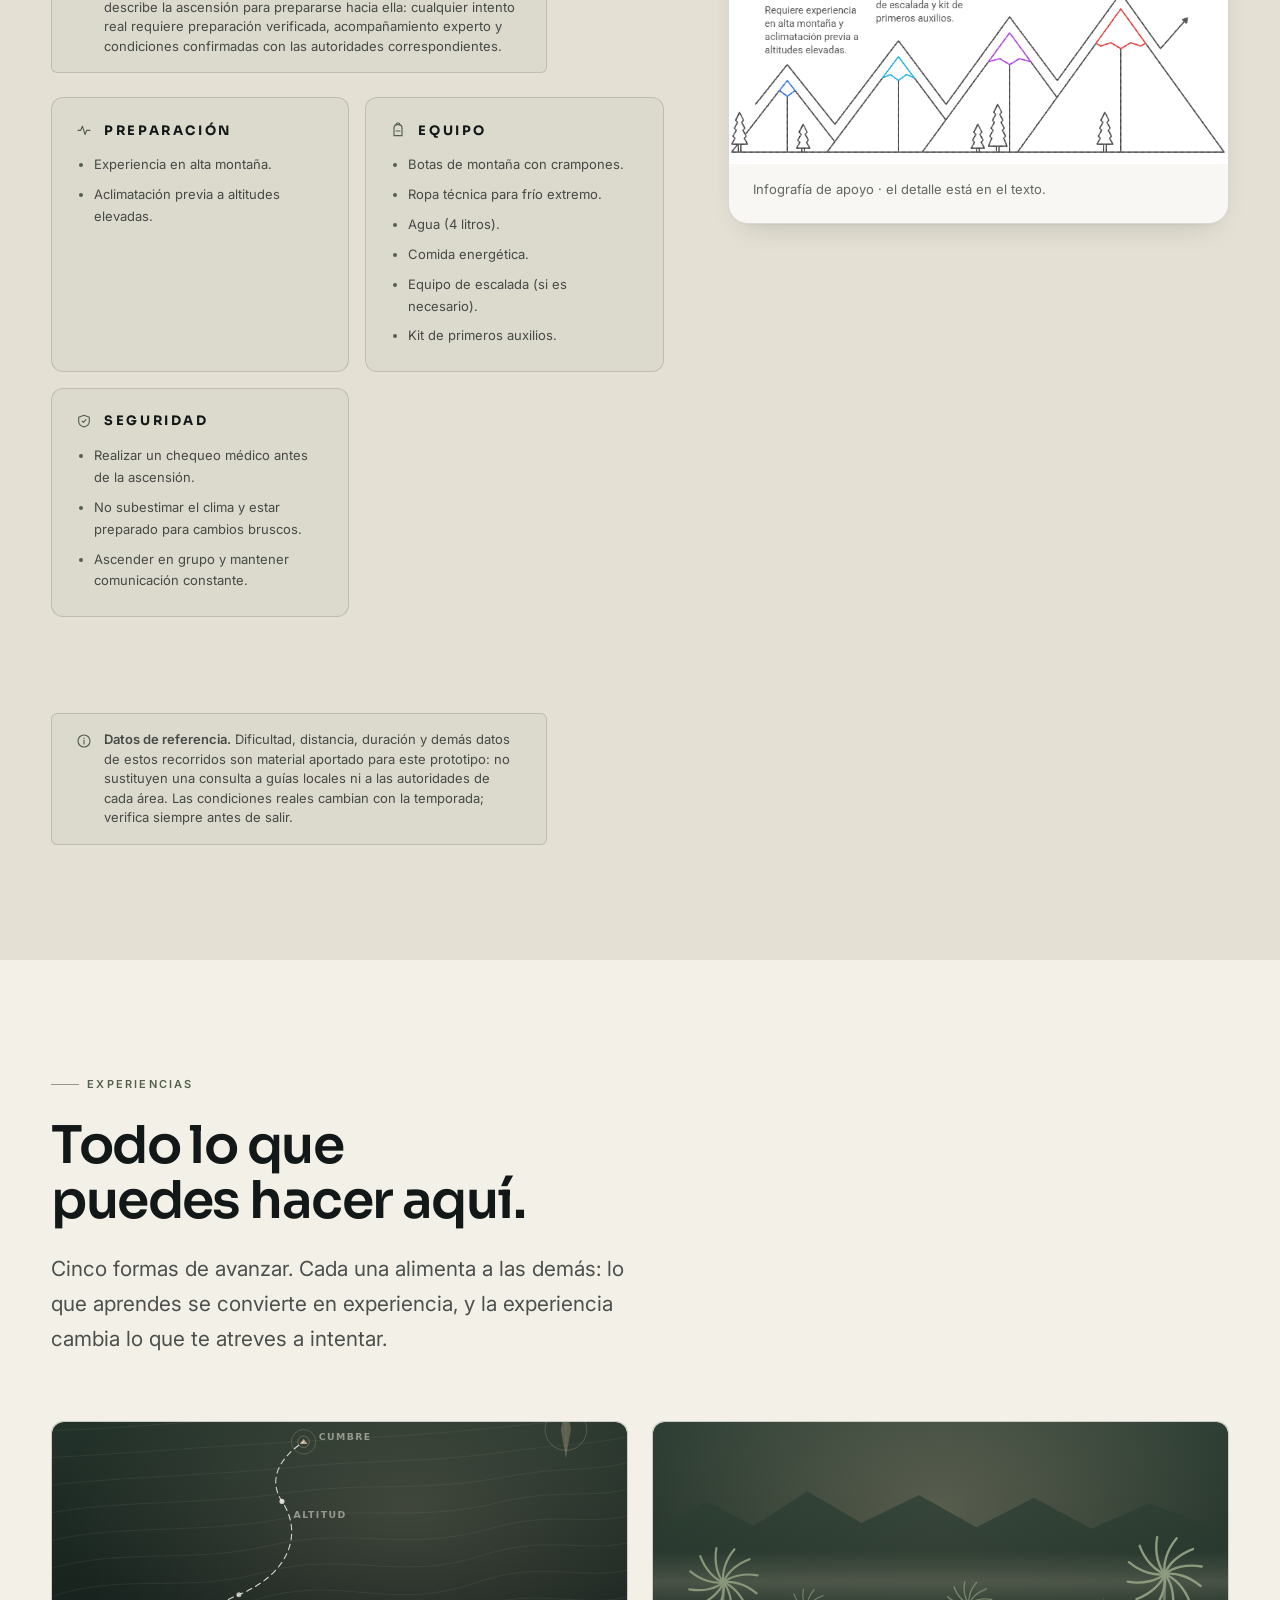
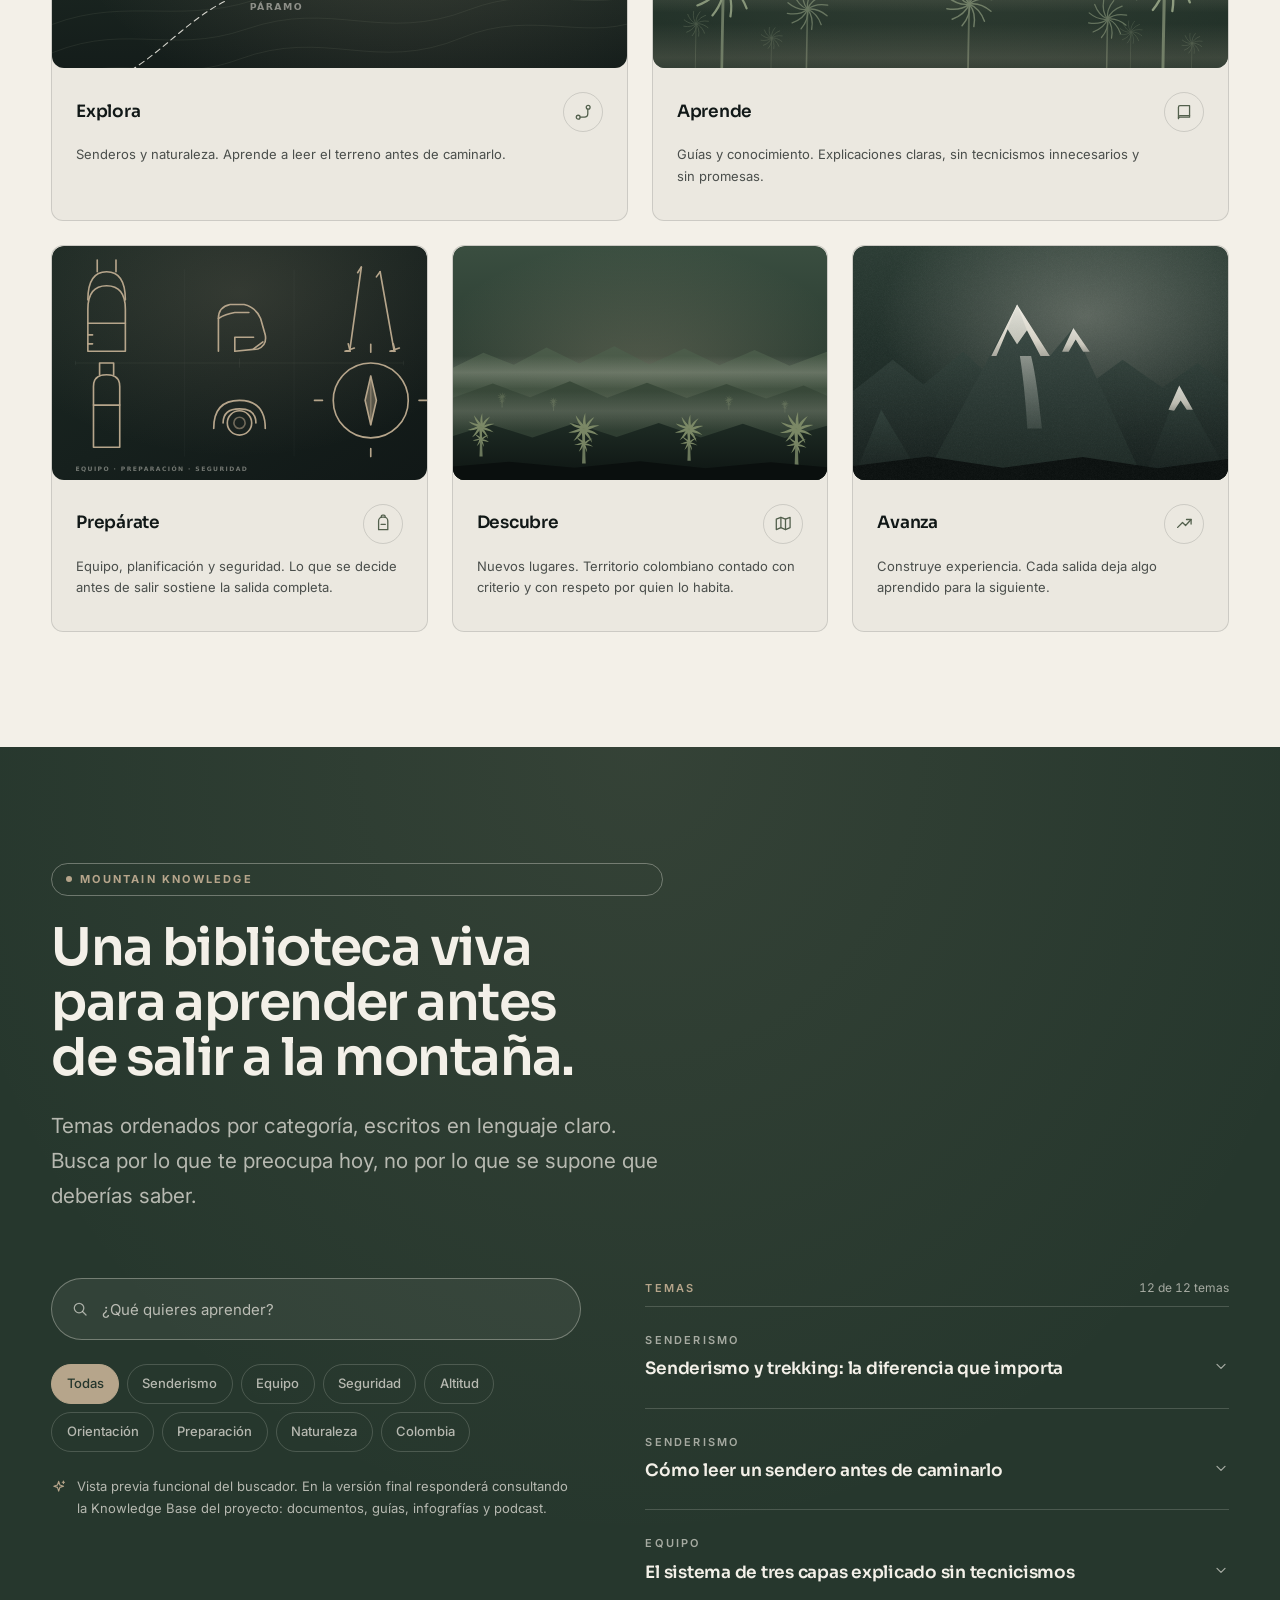
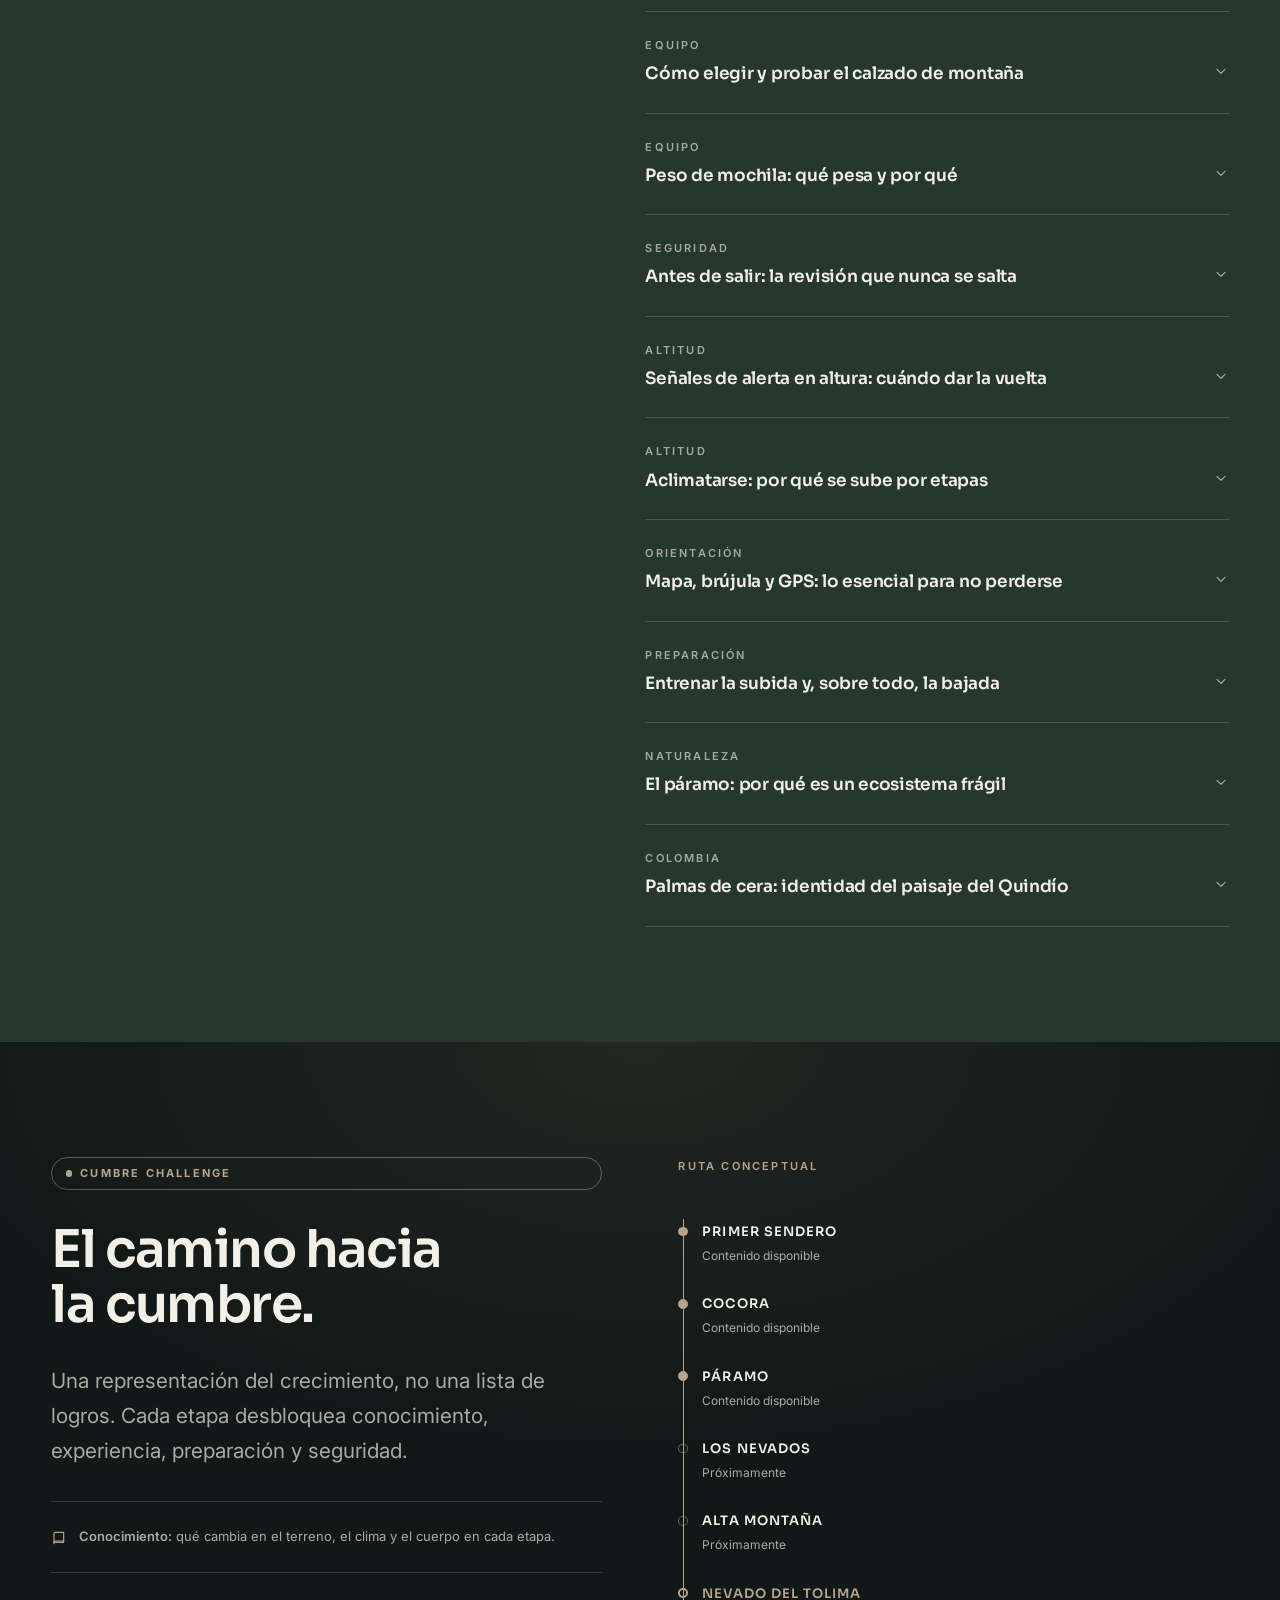
==== commit d76f33df: "feat(stepper): rail vertical flotante colapsable con scrollspy de 14 secciones - Nav flotante derech" ====
--- a/mountain_brothers/index.html
+++ b/mountain_brothers/index.html
@@ -2141,6 +2141,45 @@
   </footer>
 
   <!-- ======================================================================
+       STEPPER VERTICAL · flotante colapsable
+       Rail de 14 secciones con vista previa textual. Oculto por defecto
+       ([hidden]): MB.stepper lo desbloquea solo en desktop con JS.
+       ====================================================================== -->
+  <nav
+    class="vertical-stepper"
+    data-stepper
+    data-collapsed="false"
+    aria-label="Navegación por secciones"
+    hidden>
+    <span class="vertical-stepper__track" aria-hidden="true"><span class="vertical-stepper__fill" data-stepper-fill></span></span>
+    <ol class="vertical-stepper__list" id="stepper-list">
+      <li><a class="vertical-stepper__item" href="#top" data-stepper-link="top"><span class="vertical-stepper__dot" aria-hidden="true"></span><span class="vertical-stepper__label">Inicio</span></a></li>
+      <li><a class="vertical-stepper__item" href="#primer-paso" data-stepper-link="primer-paso"><span class="vertical-stepper__dot" aria-hidden="true"></span><span class="vertical-stepper__label">Primer paso</span></a></li>
+      <li><a class="vertical-stepper__item" href="#perfil" data-stepper-link="perfil"><span class="vertical-stepper__dot" aria-hidden="true"></span><span class="vertical-stepper__label">Perfil</span></a></li>
+      <li><a class="vertical-stepper__item" href="#guia" data-stepper-link="guia"><span class="vertical-stepper__dot" aria-hidden="true"></span><span class="vertical-stepper__label">Guía IA</span></a></li>
+      <li><a class="vertical-stepper__item" href="#camino" data-stepper-link="camino"><span class="vertical-stepper__dot" aria-hidden="true"></span><span class="vertical-stepper__label">Tu camino</span></a></li>
+      <li><a class="vertical-stepper__item" href="#altitud" data-stepper-link="altitud"><span class="vertical-stepper__dot" aria-hidden="true"></span><span class="vertical-stepper__label">Altitud</span></a></li>
+      <li><a class="vertical-stepper__item" href="#territorio" data-stepper-link="territorio"><span class="vertical-stepper__dot" aria-hidden="true"></span><span class="vertical-stepper__label">Territorio</span></a></li>
+      <li><a class="vertical-stepper__item" href="#recorridos" data-stepper-link="recorridos"><span class="vertical-stepper__dot" aria-hidden="true"></span><span class="vertical-stepper__label">Recorridos</span></a></li>
+      <li><a class="vertical-stepper__item" href="#explorar" data-stepper-link="explorar"><span class="vertical-stepper__dot" aria-hidden="true"></span><span class="vertical-stepper__label">Explorar</span></a></li>
+      <li><a class="vertical-stepper__item" href="#aprender" data-stepper-link="aprender"><span class="vertical-stepper__dot" aria-hidden="true"></span><span class="vertical-stepper__label">Aprender</span></a></li>
+      <li><a class="vertical-stepper__item" href="#reto" data-stepper-link="reto"><span class="vertical-stepper__dot" aria-hidden="true"></span><span class="vertical-stepper__label">Reto</span></a></li>
+      <li><a class="vertical-stepper__item" href="#comunidad" data-stepper-link="comunidad"><span class="vertical-stepper__dot" aria-hidden="true"></span><span class="vertical-stepper__label">Comunidad</span></a></li>
+      <li><a class="vertical-stepper__item" href="#relatos" data-stepper-link="relatos"><span class="vertical-stepper__dot" aria-hidden="true"></span><span class="vertical-stepper__label">Relatos</span></a></li>
+      <li><a class="vertical-stepper__item" href="#momentos" data-stepper-link="momentos"><span class="vertical-stepper__dot" aria-hidden="true"></span><span class="vertical-stepper__label">Momentos</span></a></li>
+    </ol>
+    <button
+      class="vertical-stepper__toggle"
+      type="button"
+      data-stepper-toggle
+      aria-expanded="true"
+      aria-controls="stepper-list"
+      aria-label="Contraer navegación por secciones">
+      <svg aria-hidden="true"><use href="#i-chevron-down"></use></svg>
+    </button>
+  </nav>
+
+  <!-- ======================================================================
        VOLVER ARRIBA · flotante
        Aparece fijo en la esquina inferior derecha al hacer scroll.
        Oculto por defecto ([hidden]): si el JS no corre, nunca se muestra.
--- a/mountain_brothers/assets/css/components.css
+++ b/mountain_brothers/assets/css/components.css
@@ -207,6 +207,173 @@
 .to-top:focus-visible {
   outline: 2px solid var(--color-vivo-leaf);
   outline-offset: 3px;
+}
+
+/* ==========================================================================
+   STEPPER VERTICAL · rail flotante colapsable (desktop)
+   Dot-rail con vista previa textual: solo el activo muestra etiqueta fija,
+   el resto la revela en hover/foco. Glass oscuro siempre legible sobre
+   sección clara, oscura o bosque. z-index:140 bajo to-top(150) y nav(200).
+   ========================================================================== */
+.vertical-stepper {
+  position: fixed;
+  right: max(var(--space-sm), env(safe-area-inset-right));
+  top: 50%;
+  transform: translateY(-50%);
+  z-index: 140;
+
+  display: flex;
+  flex-direction: column;
+  align-items: stretch;
+  gap: var(--space-2xs);
+  max-height: 70vh;
+  padding: var(--space-sm) var(--space-sm) var(--space-2xs);
+
+  color: var(--color-warm-white);
+  background-color: rgba(11, 16, 15, 0.78);
+  border: var(--hairline) solid rgba(243, 240, 232, 0.14);
+  border-radius: var(--radius-lg);
+  box-shadow: var(--shadow-lift);
+  backdrop-filter: blur(16px) saturate(140%);
+  -webkit-backdrop-filter: blur(16px) saturate(140%);
+
+  transition: opacity var(--dur-md) var(--ease-out), transform var(--dur-md) var(--ease-out);
+}
+
+/* Atenuado durante el scroll, pleno al interactuar */
+.vertical-stepper.is-dim { opacity: 0.55; }
+.vertical-stepper:hover,
+.vertical-stepper:focus-within { opacity: 1; }
+
+.vertical-stepper__track {
+  position: absolute;
+  left: calc(var(--space-sm) + 0.3rem);
+  top: var(--space-sm);
+  bottom: 3.25rem;
+  width: 2px;
+  overflow: hidden;
+  background-color: rgba(243, 240, 232, 0.16);
+  border-radius: var(--radius-pill);
+}
+
+.vertical-stepper__fill {
+  display: block;
+  width: 100%;
+  height: 0%;
+  background-color: var(--color-sand);
+  border-radius: inherit;
+}
+
+.vertical-stepper__list {
+  display: grid;
+  gap: 0.15rem;
+  overflow-y: auto;
+  scrollbar-width: thin;
+  padding-left: 0.15rem;
+  /* Sin esto el item flex nunca cede y el panel supera max-height */
+  min-height: 0;
+  flex: 1 1 auto;
+}
+
+.vertical-stepper__item {
+  position: relative;
+  display: flex;
+  align-items: center;
+  gap: var(--space-xs);
+  min-height: 1.9rem;
+  padding: 0.2rem 0.6rem 0.2rem 0;
+  border-radius: var(--radius-pill);
+}
+
+.vertical-stepper__dot {
+  position: relative;
+  z-index: 1;
+  flex: none;
+  width: 0.625rem;
+  height: 0.625rem;
+  margin-left: 0.05rem;
+  border-radius: 50%;
+  background-color: transparent;
+  border: var(--hairline) solid rgba(243, 240, 232, 0.55);
+  transition:
+    background-color var(--dur-sm) var(--ease-out),
+    border-color var(--dur-sm) var(--ease-out),
+    transform var(--dur-sm) var(--ease-out),
+    box-shadow var(--dur-sm) var(--ease-out);
+}
+
+.vertical-stepper__item:hover .vertical-stepper__dot { border-color: var(--color-warm-white); transform: scale(1.15); }
+
+.vertical-stepper__label {
+  font-size: var(--text-xs);
+  font-weight: var(--weight-semibold);
+  letter-spacing: var(--tracking-wide);
+  text-transform: uppercase;
+  white-space: nowrap;
+  color: rgba(243, 240, 232, 0.72);
+  transition: color var(--dur-sm) var(--ease-out), opacity var(--dur-sm) var(--ease-out);
+}
+
+.vertical-stepper__item:hover .vertical-stepper__label { color: var(--color-warm-white); }
+
+/* Activo: dot sólido sand + etiqueta plena */
+.vertical-stepper__item[aria-current="true"] .vertical-stepper__dot {
+  background-color: var(--color-sand);
+  border-color: var(--color-sand);
+  transform: scale(1.2);
+  box-shadow: 0 0 0 3px rgba(182, 165, 139, 0.25);
+}
+
+.vertical-stepper__item[aria-current="true"] .vertical-stepper__label { color: var(--color-warm-white); }
+
+/* --- Estado colapsado: solo riel, etiquetas como tooltip pill --- */
+.vertical-stepper[data-collapsed="true"] { padding-right: var(--space-2xs); }
+.vertical-stepper[data-collapsed="true"] .vertical-stepper__label {
+  position: absolute;
+  right: calc(100% + 0.6rem);
+  top: 50%;
+  transform: translateY(-50%) translateX(4px);
+  padding: 0.35rem 0.7rem;
+  color: var(--color-warm-white);
+  background-color: rgba(11, 16, 15, 0.92);
+  border: var(--hairline) solid rgba(243, 240, 232, 0.18);
+  border-radius: var(--radius-pill);
+  opacity: 0;
+  visibility: hidden;
+  pointer-events: none;
+  transition: opacity var(--dur-sm) var(--ease-out), transform var(--dur-sm) var(--ease-out), visibility var(--dur-sm);
+}
+
+.vertical-stepper[data-collapsed="true"] .vertical-stepper__item:hover .vertical-stepper__label,
+.vertical-stepper[data-collapsed="true"] .vertical-stepper__item:focus-visible .vertical-stepper__label,
+.vertical-stepper[data-collapsed="true"] .vertical-stepper__item[aria-current="true"] .vertical-stepper__label {
+  opacity: 1;
+  visibility: visible;
+  transform: translateY(-50%) translateX(0);
+}
+
+/* --- Toggle contraer/retraer --- */
+.vertical-stepper__toggle {
+  display: inline-grid;
+  place-items: center;
+  align-self: center;
+  width: 1.75rem;
+  height: 1.75rem;
+  margin-top: var(--space-2xs);
+  color: rgba(243, 240, 232, 0.72);
+  border: var(--hairline) solid rgba(243, 240, 232, 0.18);
+  border-radius: var(--radius-pill);
+  transition: color var(--dur-sm) var(--ease-out), border-color var(--dur-sm) var(--ease-out), transform var(--dur-md) var(--ease-out);
+}
+
+.vertical-stepper__toggle:hover { color: var(--color-warm-white); border-color: rgba(243, 240, 232, 0.4); }
+.vertical-stepper__toggle:focus-visible { outline: 2px solid var(--color-sand); outline-offset: 2px; }
+.vertical-stepper__toggle svg { width: 0.95rem; height: 0.95rem; transform: rotate(90deg); }
+.vertical-stepper[data-collapsed="true"] .vertical-stepper__toggle svg { transform: rotate(-90deg); }
+
+/* Solo desktop: el drawer móvil ya cubre la navegación */
+@media (max-width: 59.99rem) {
+  .vertical-stepper { display: none; }
 }
 
 /* ==========================================================================
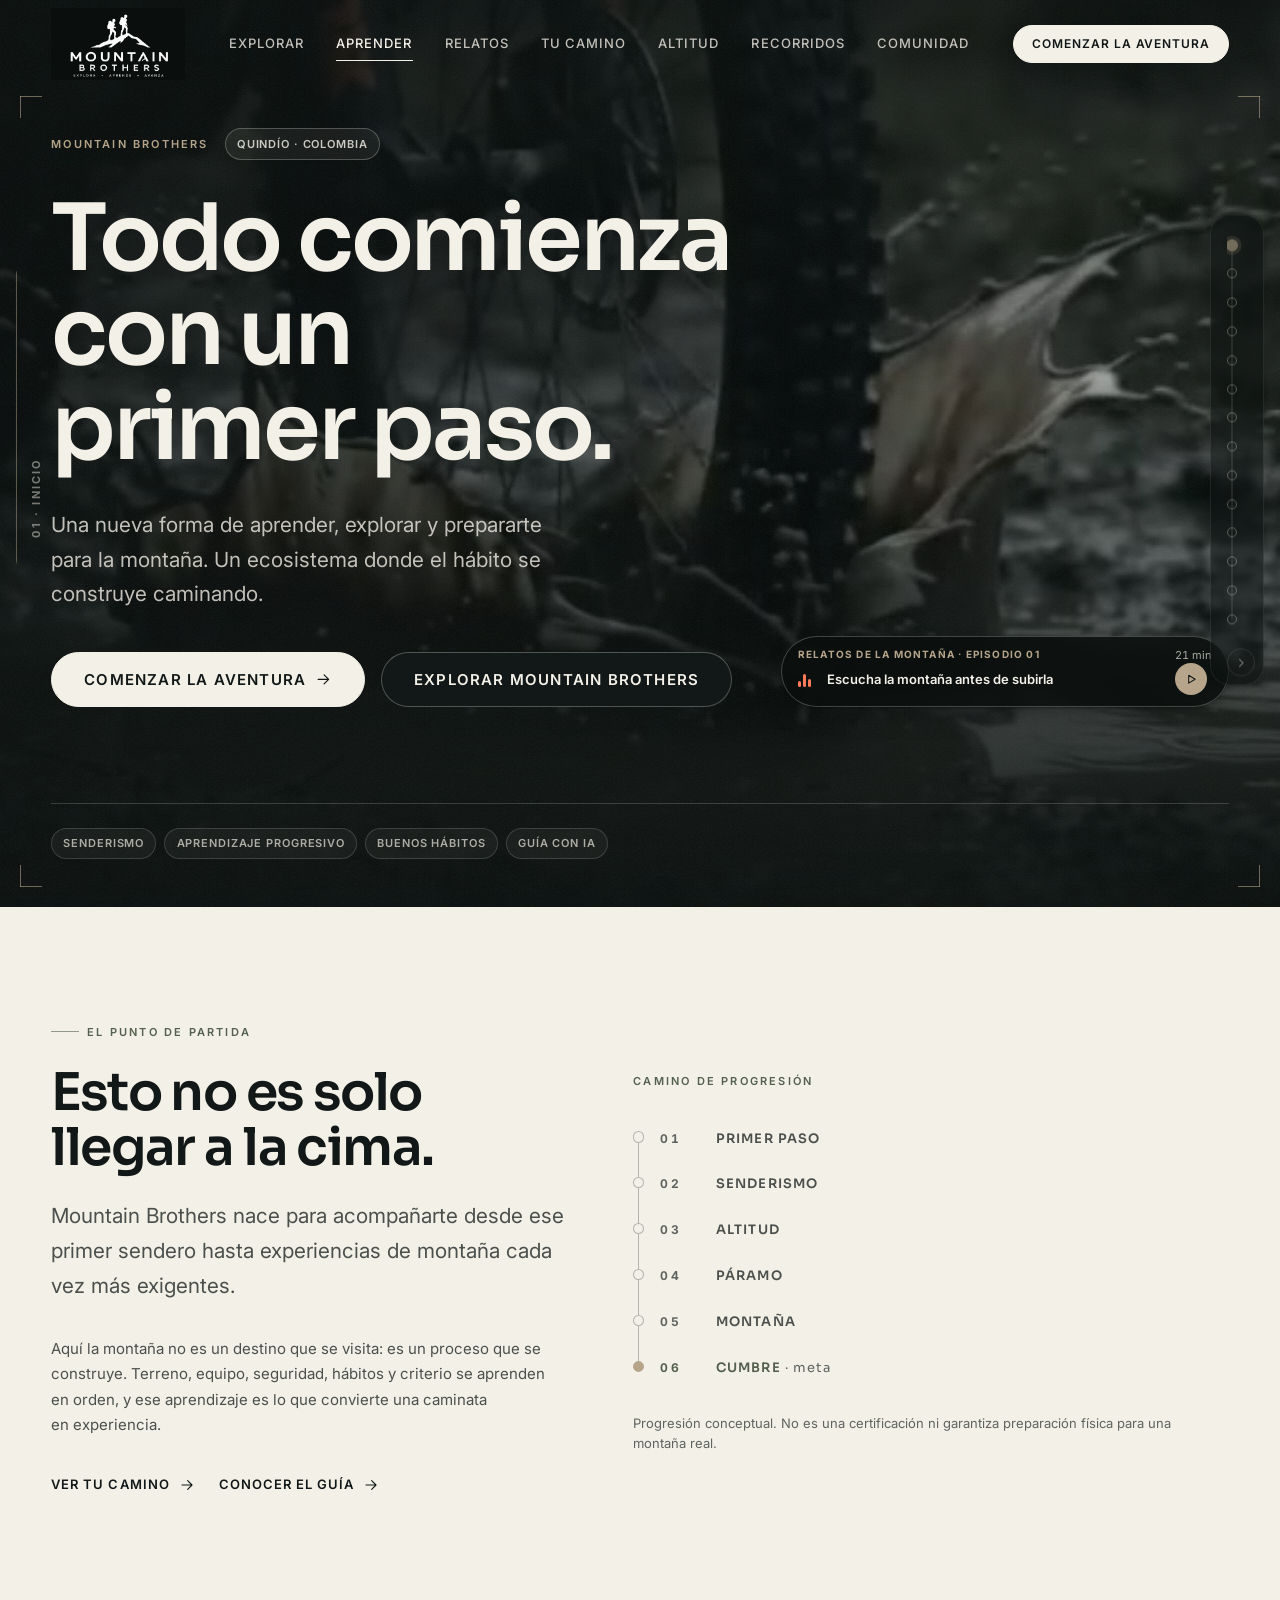
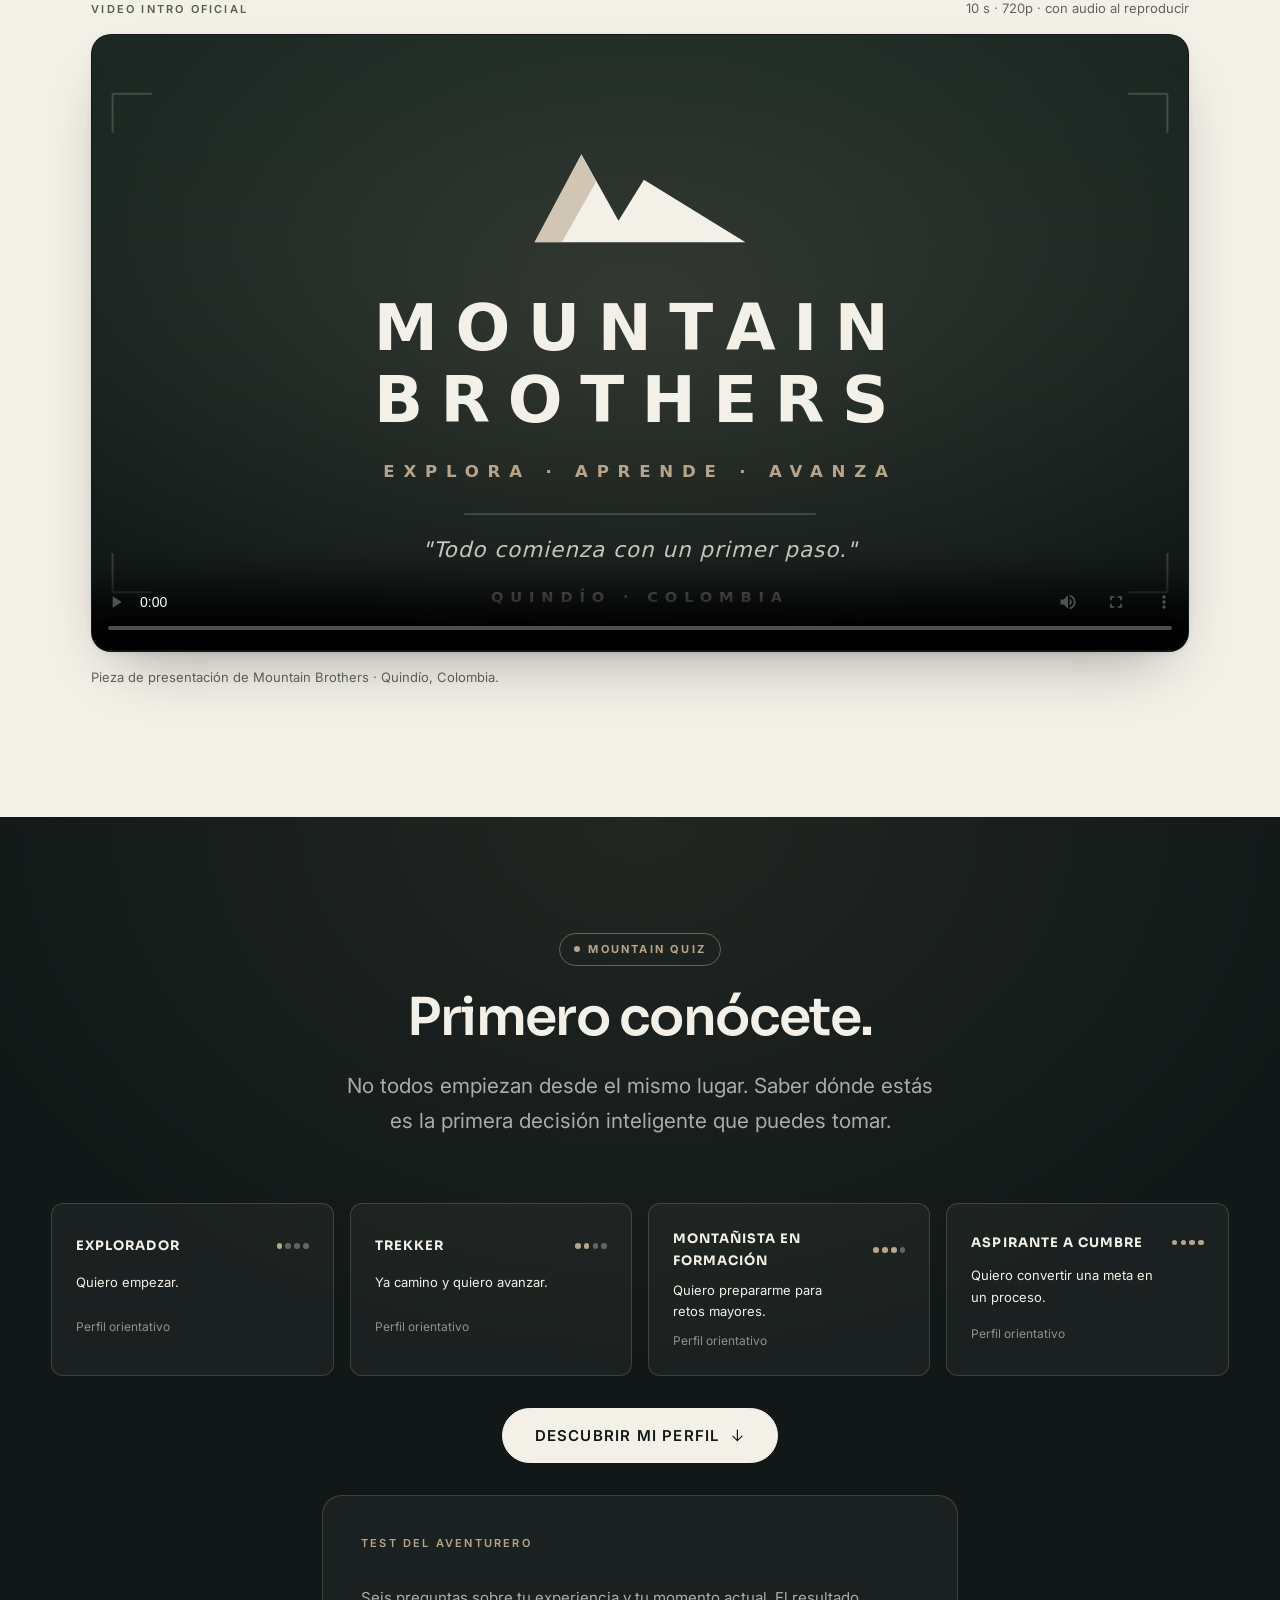
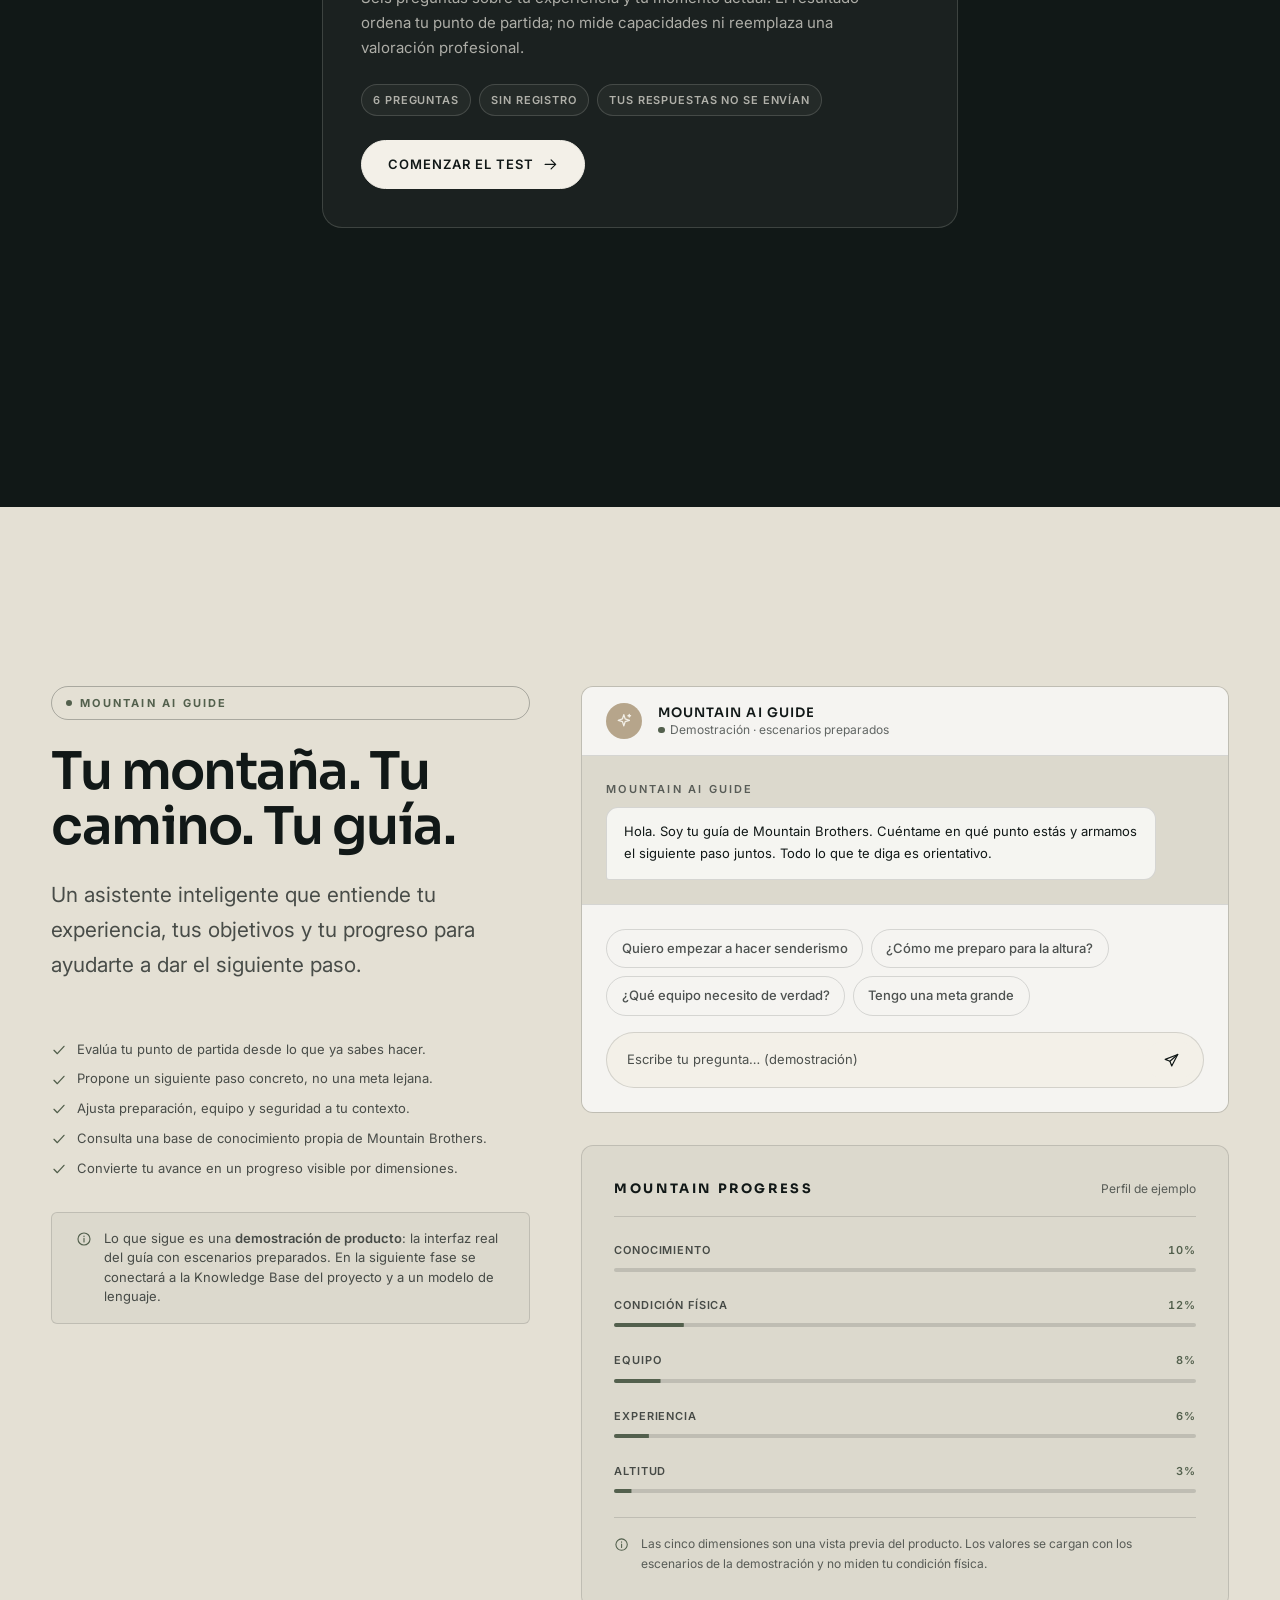
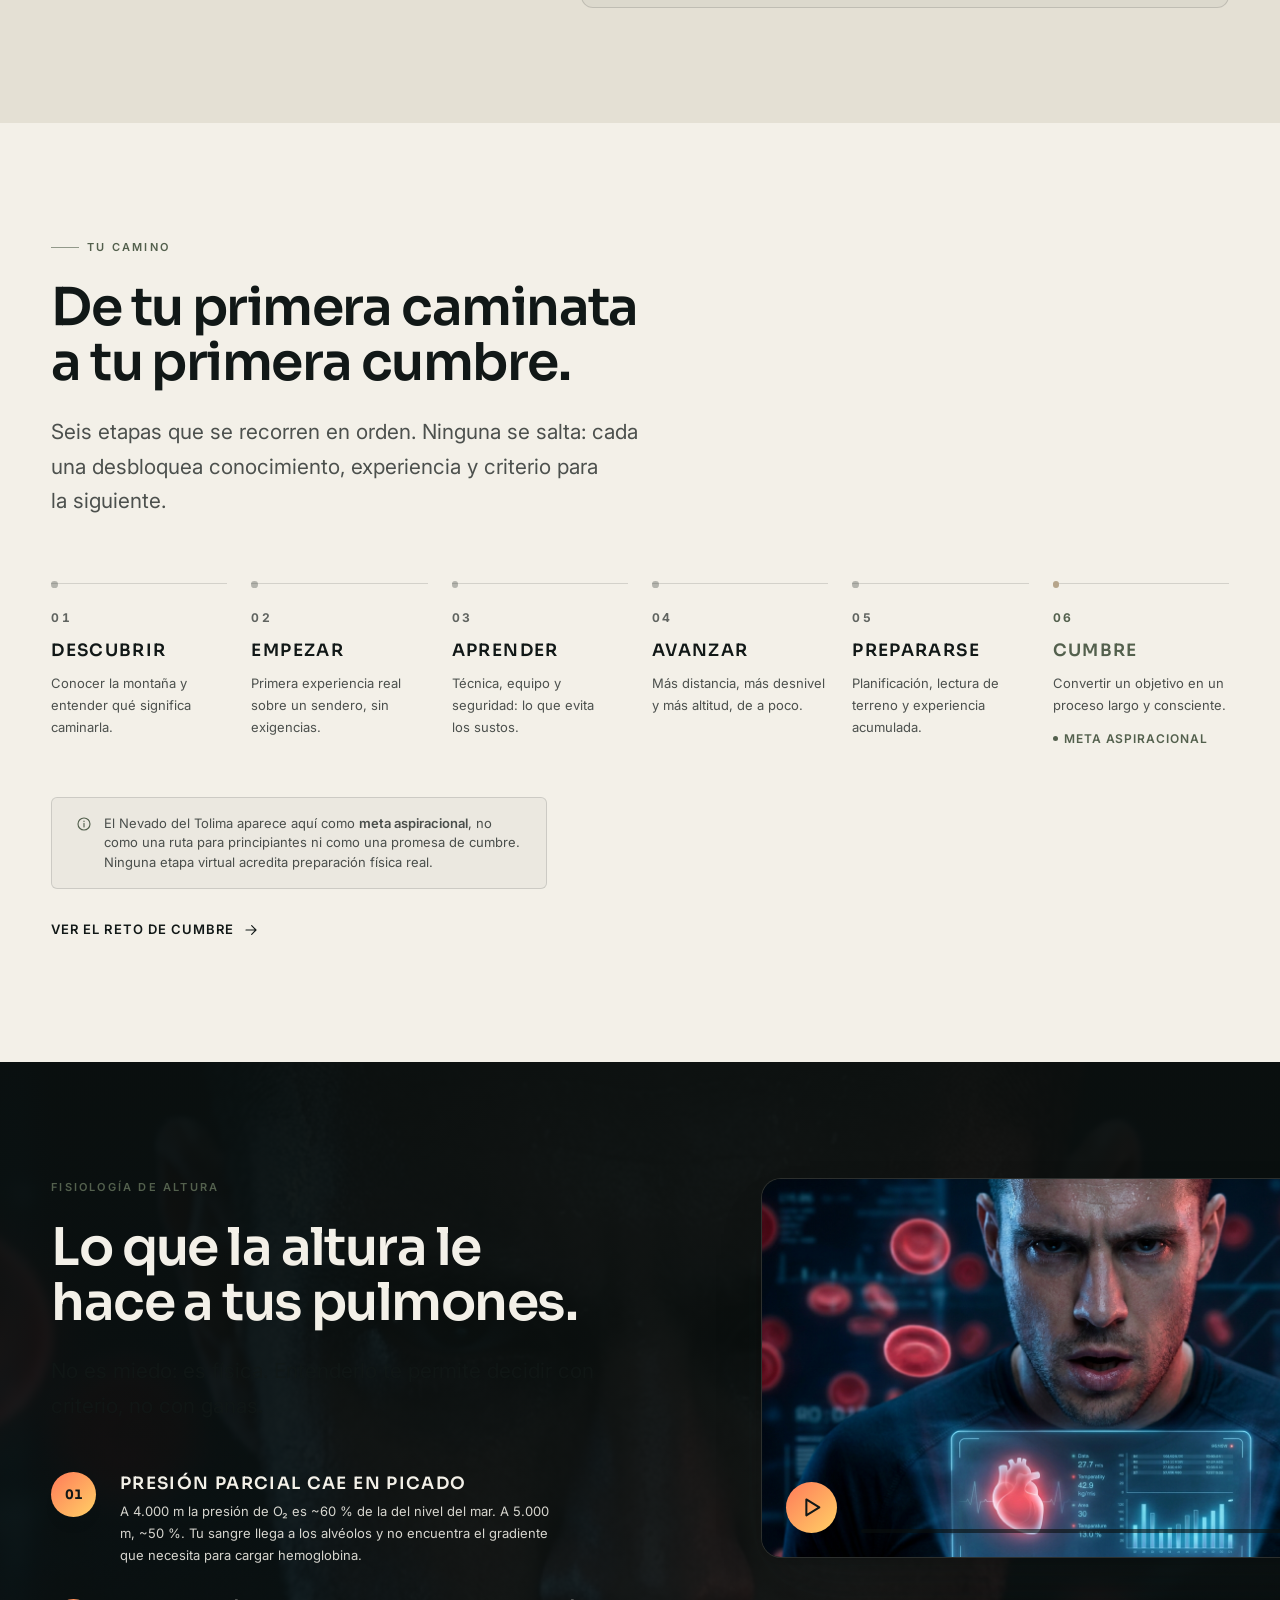
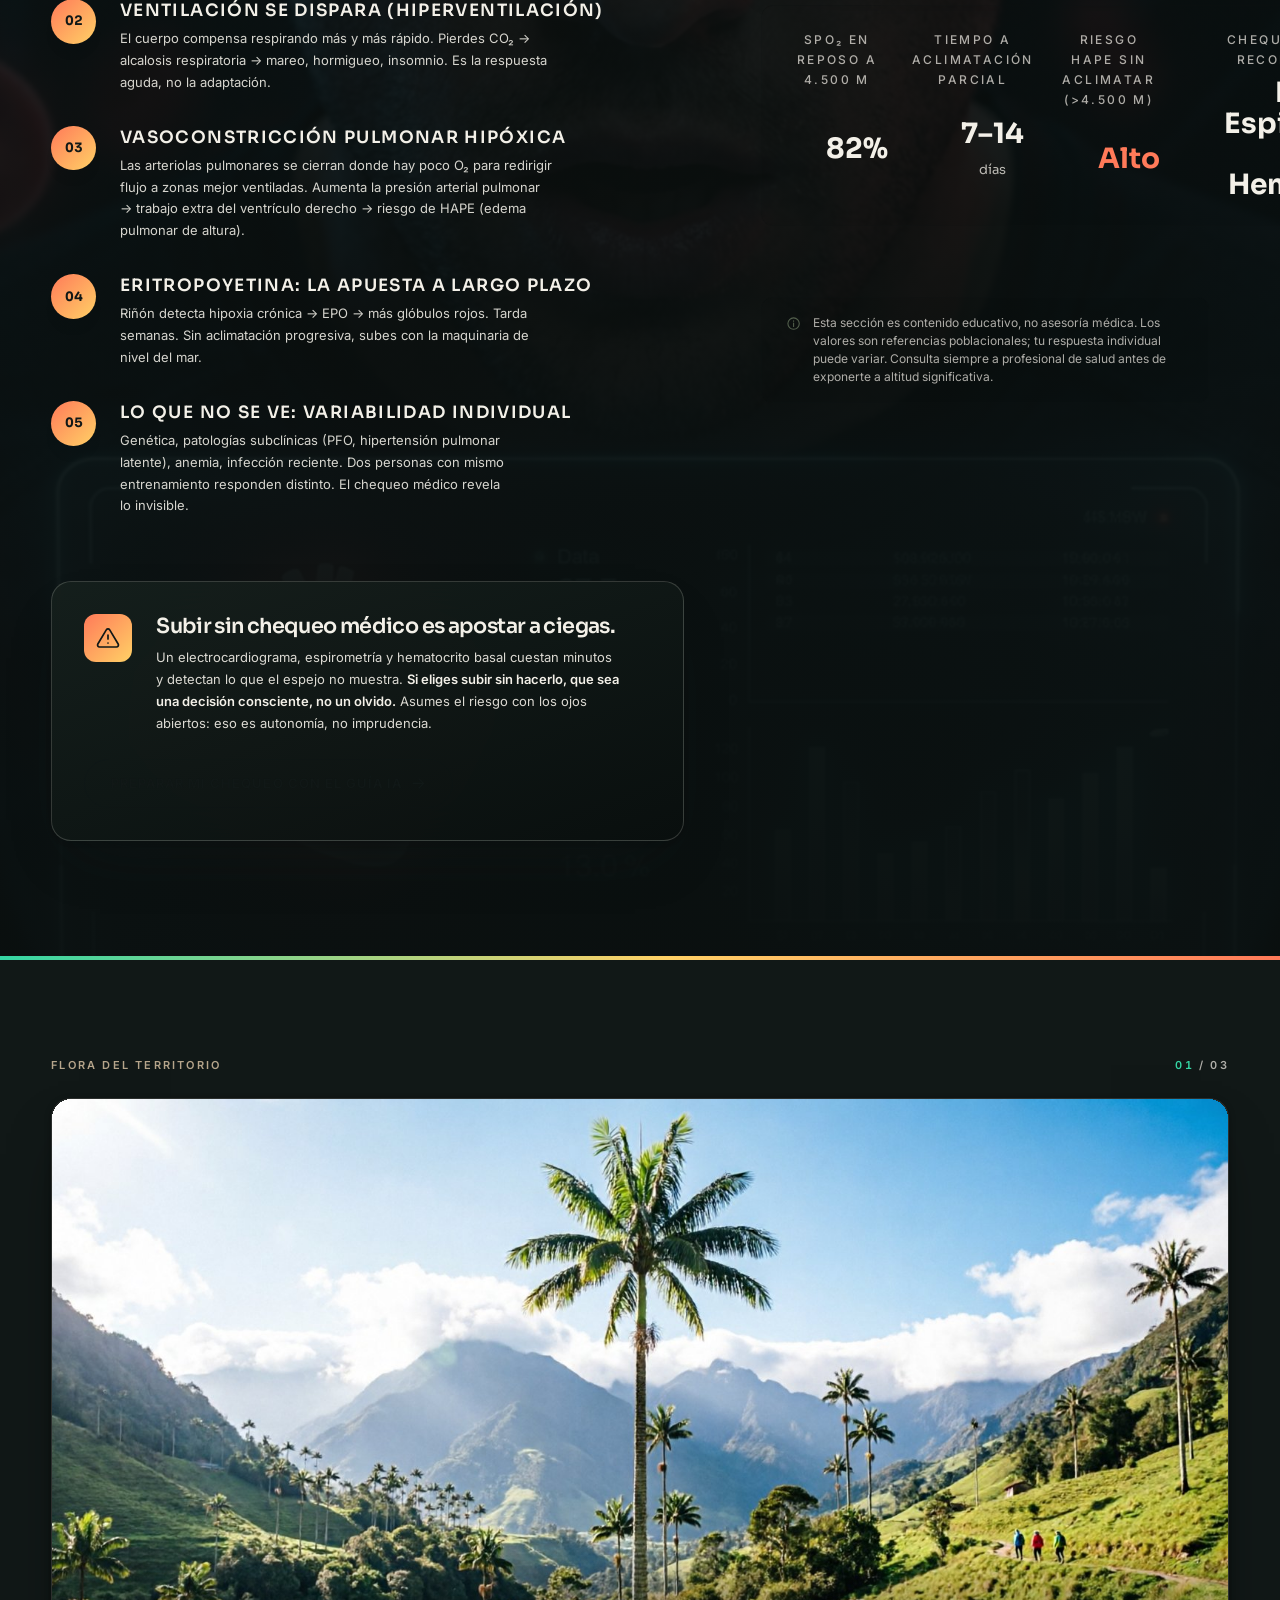
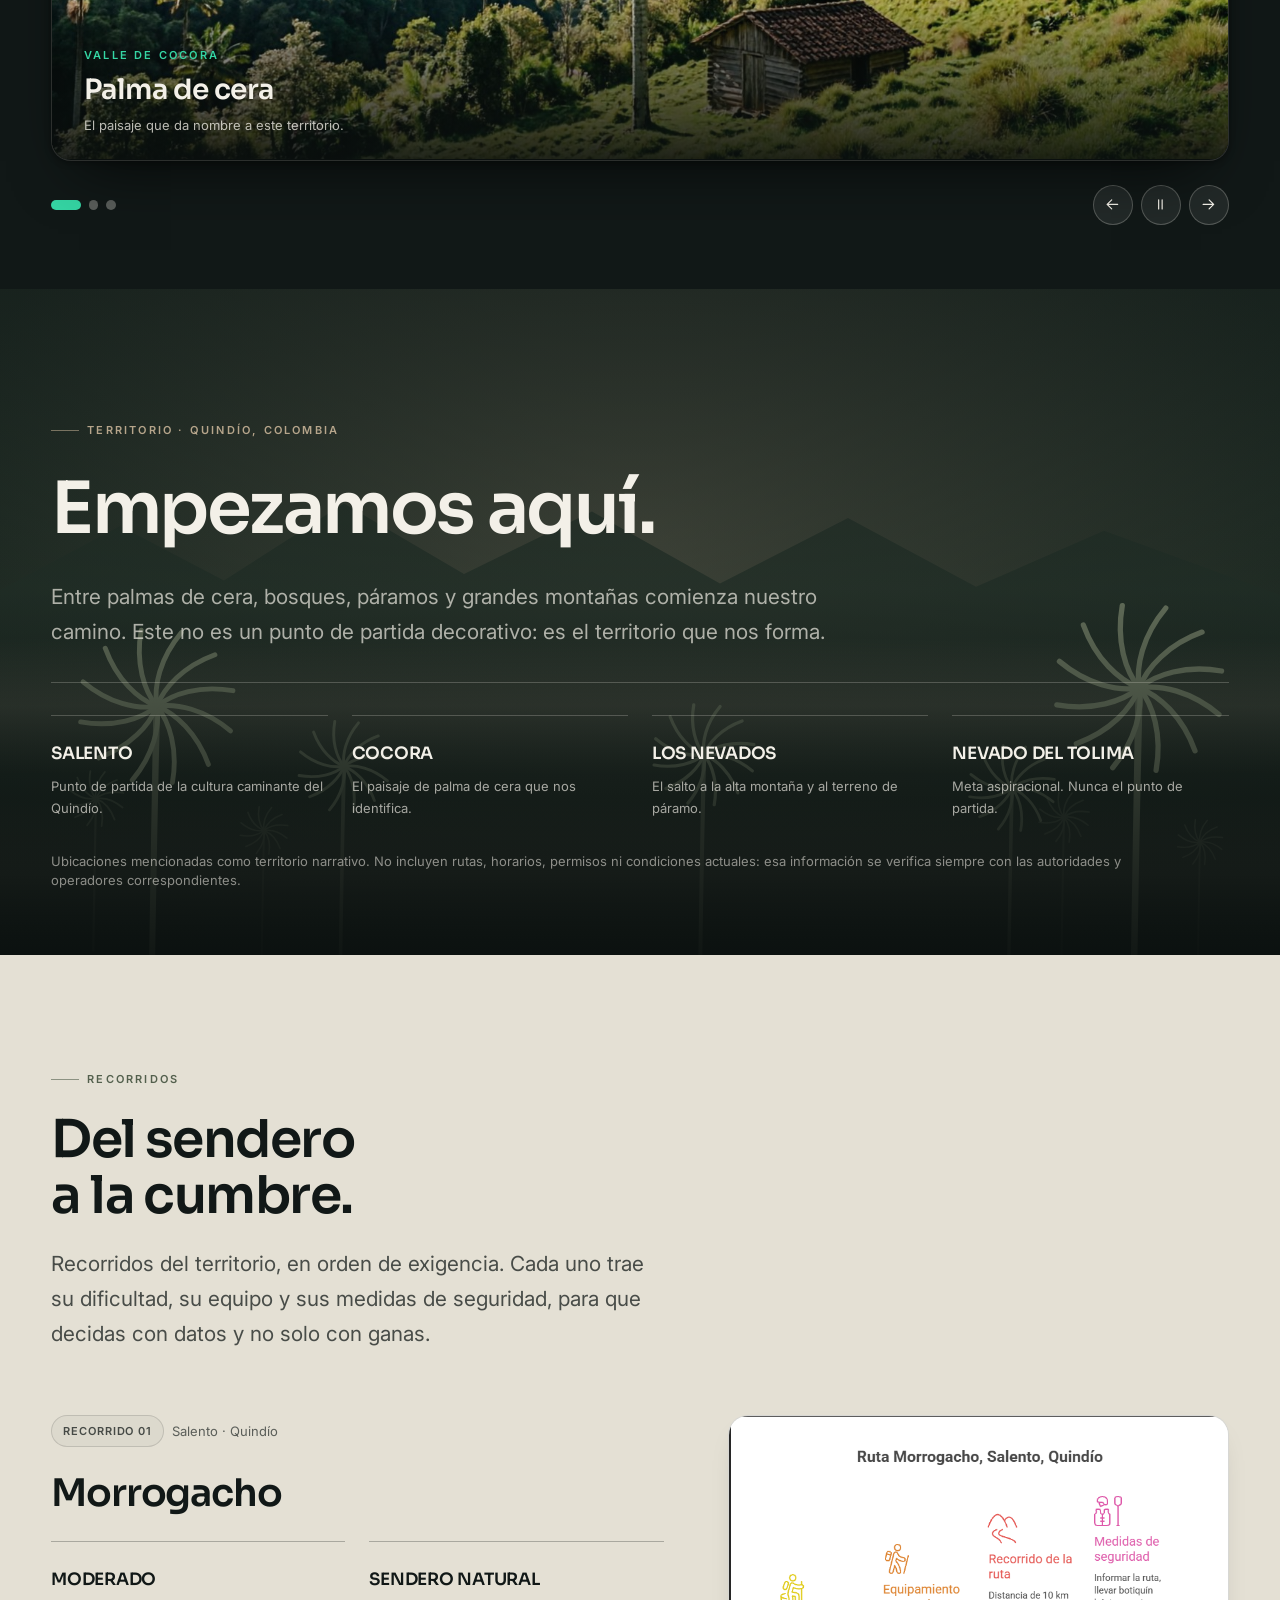
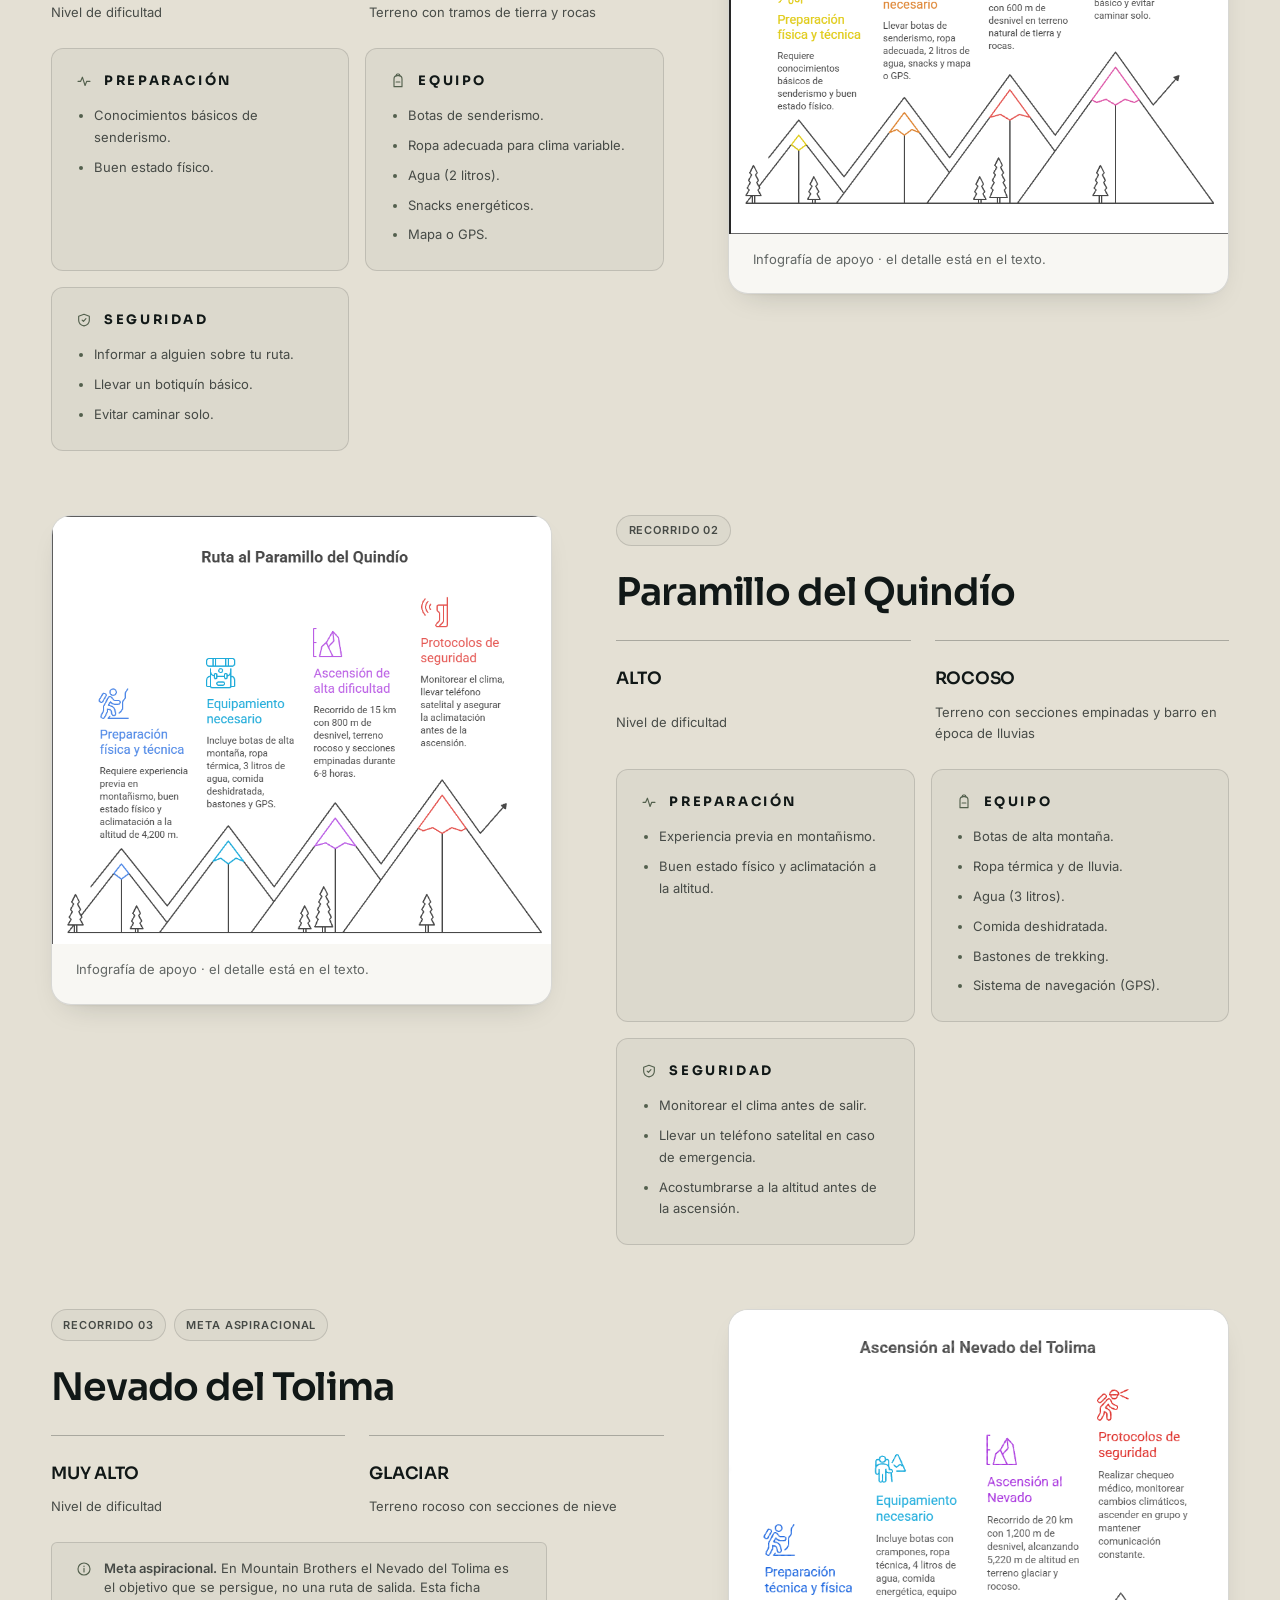
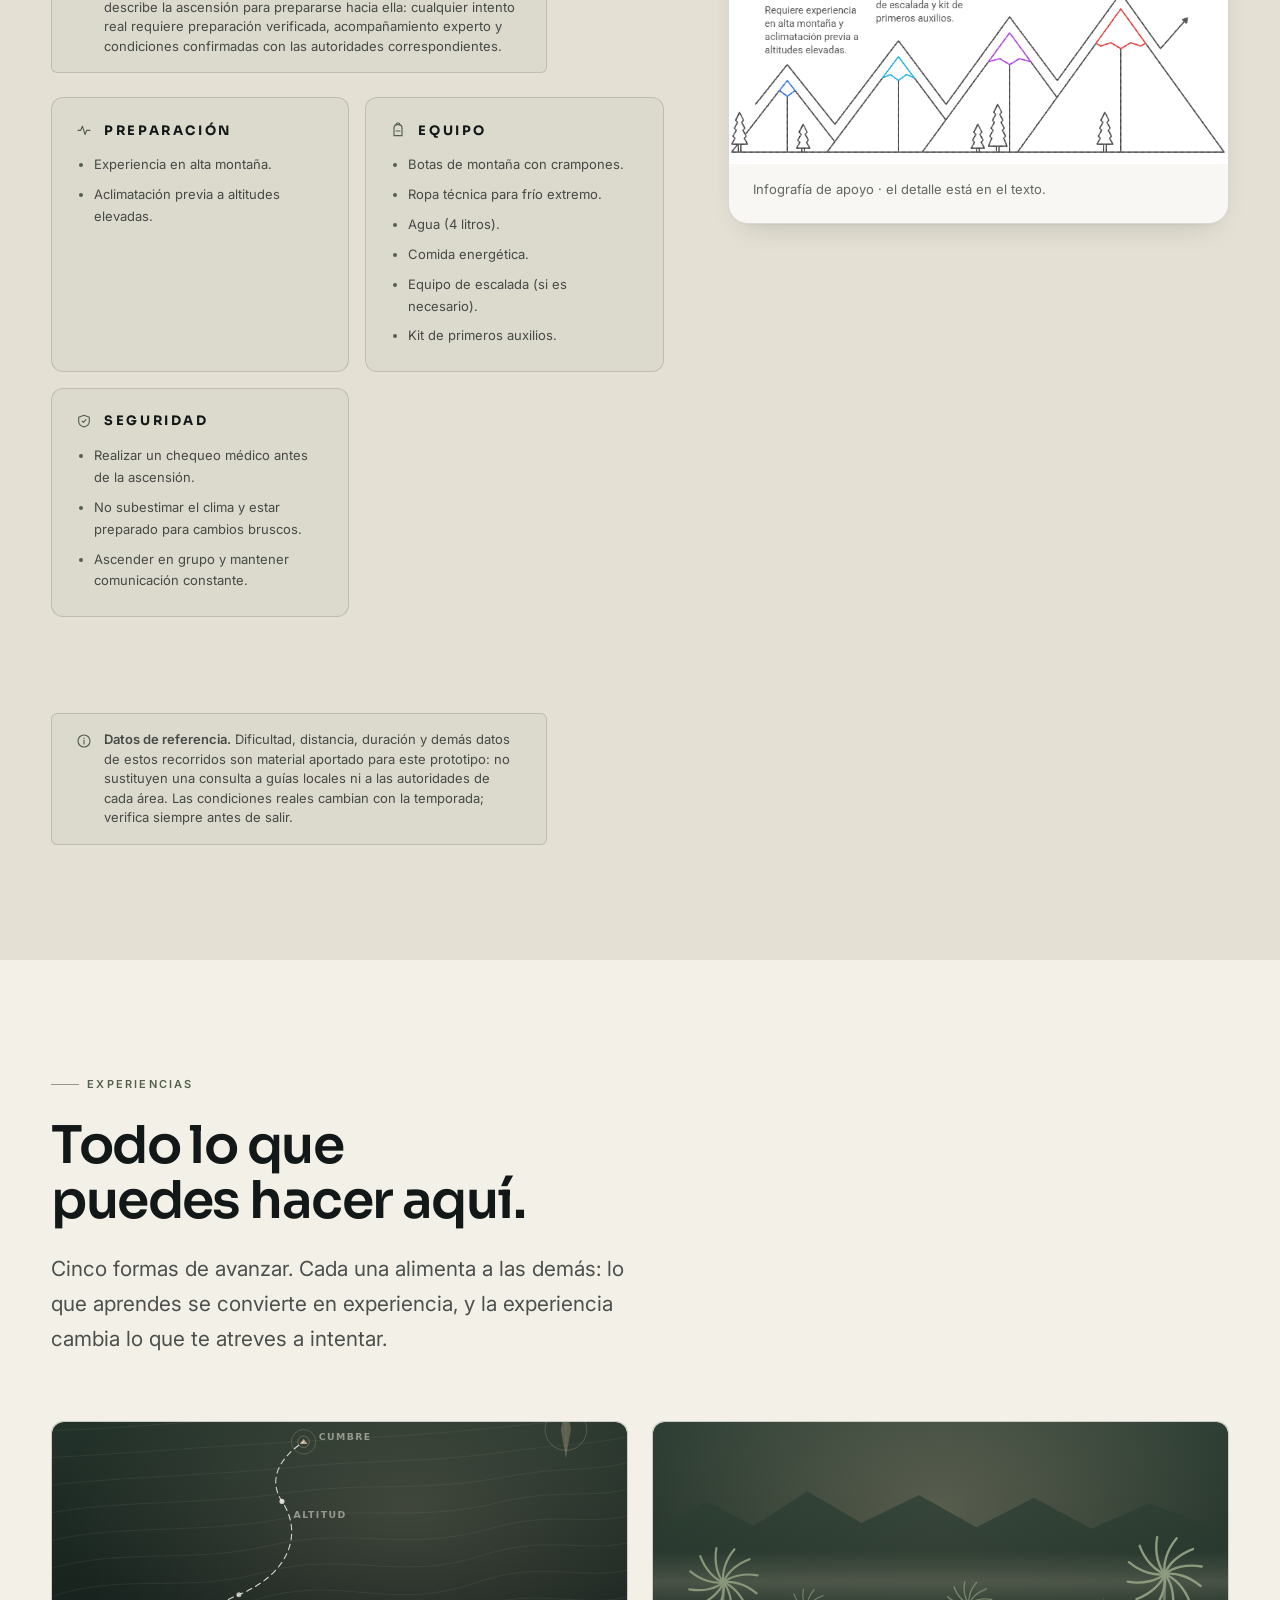
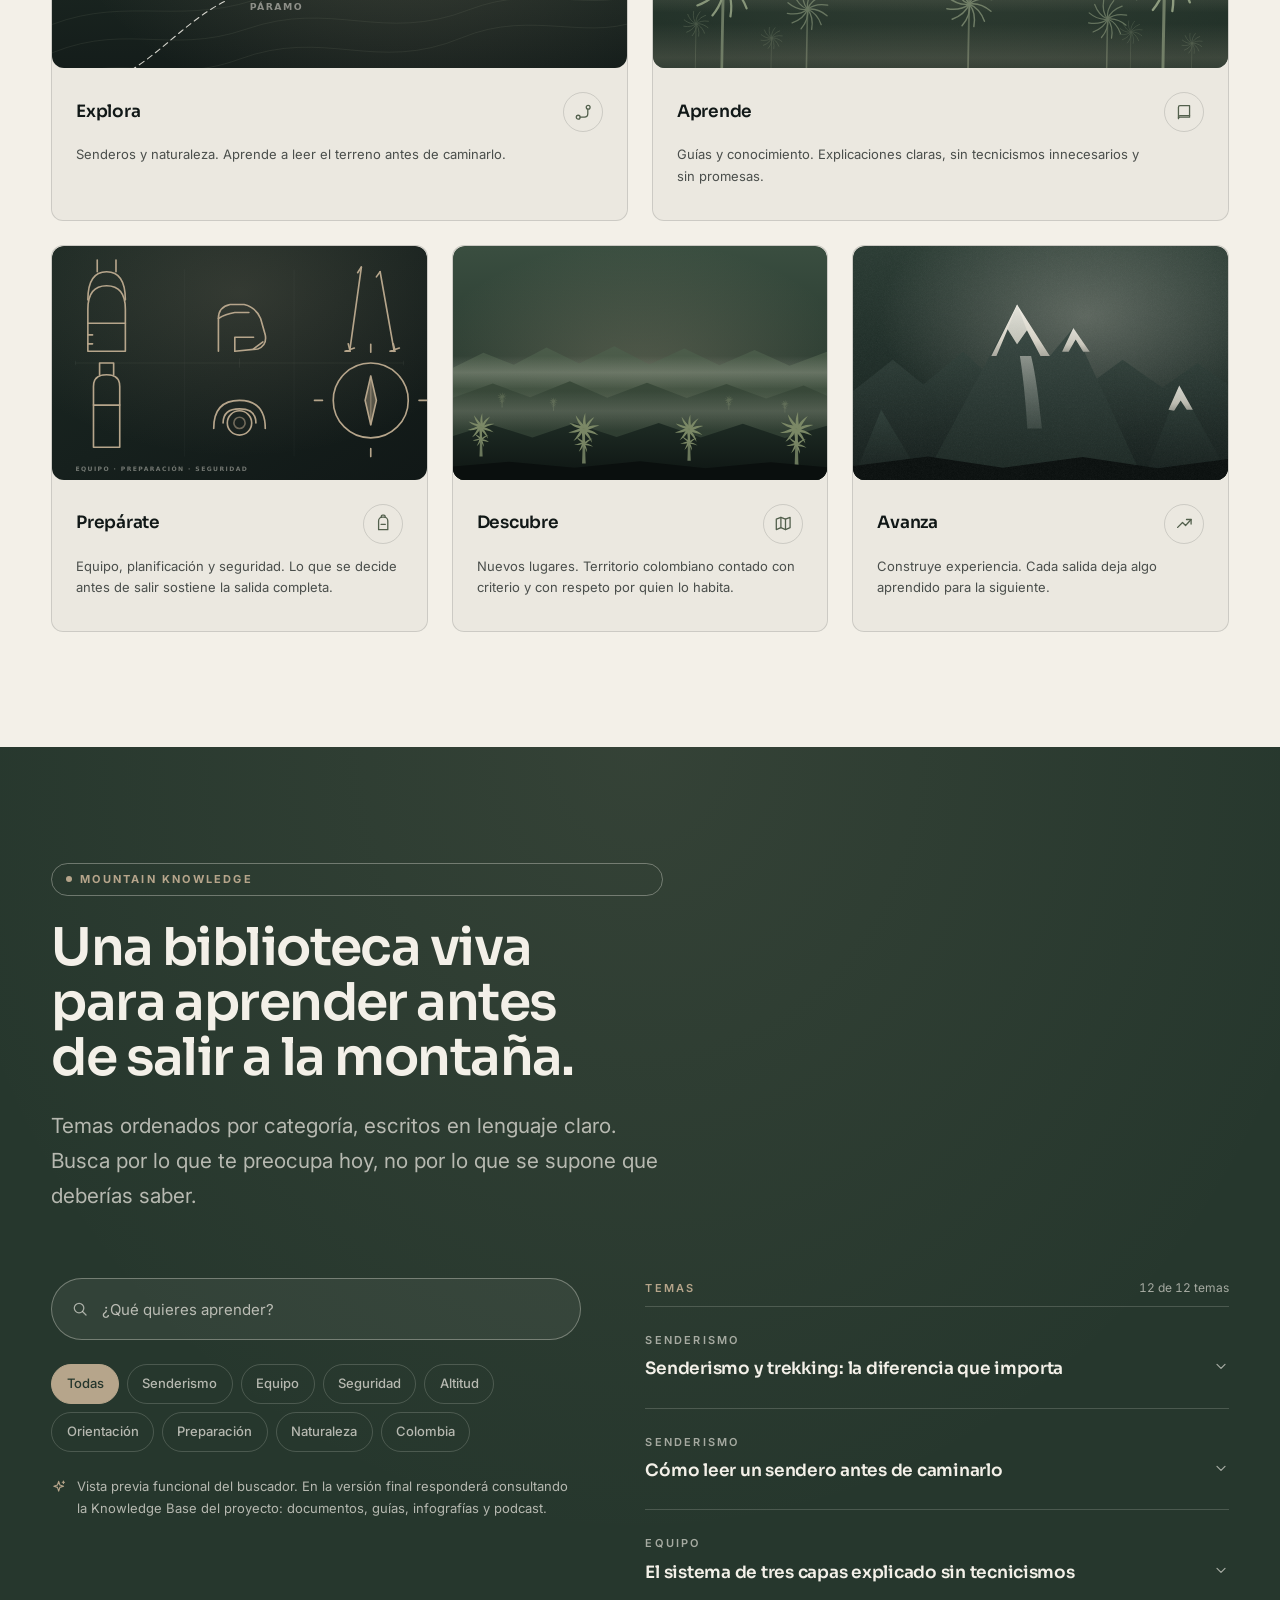
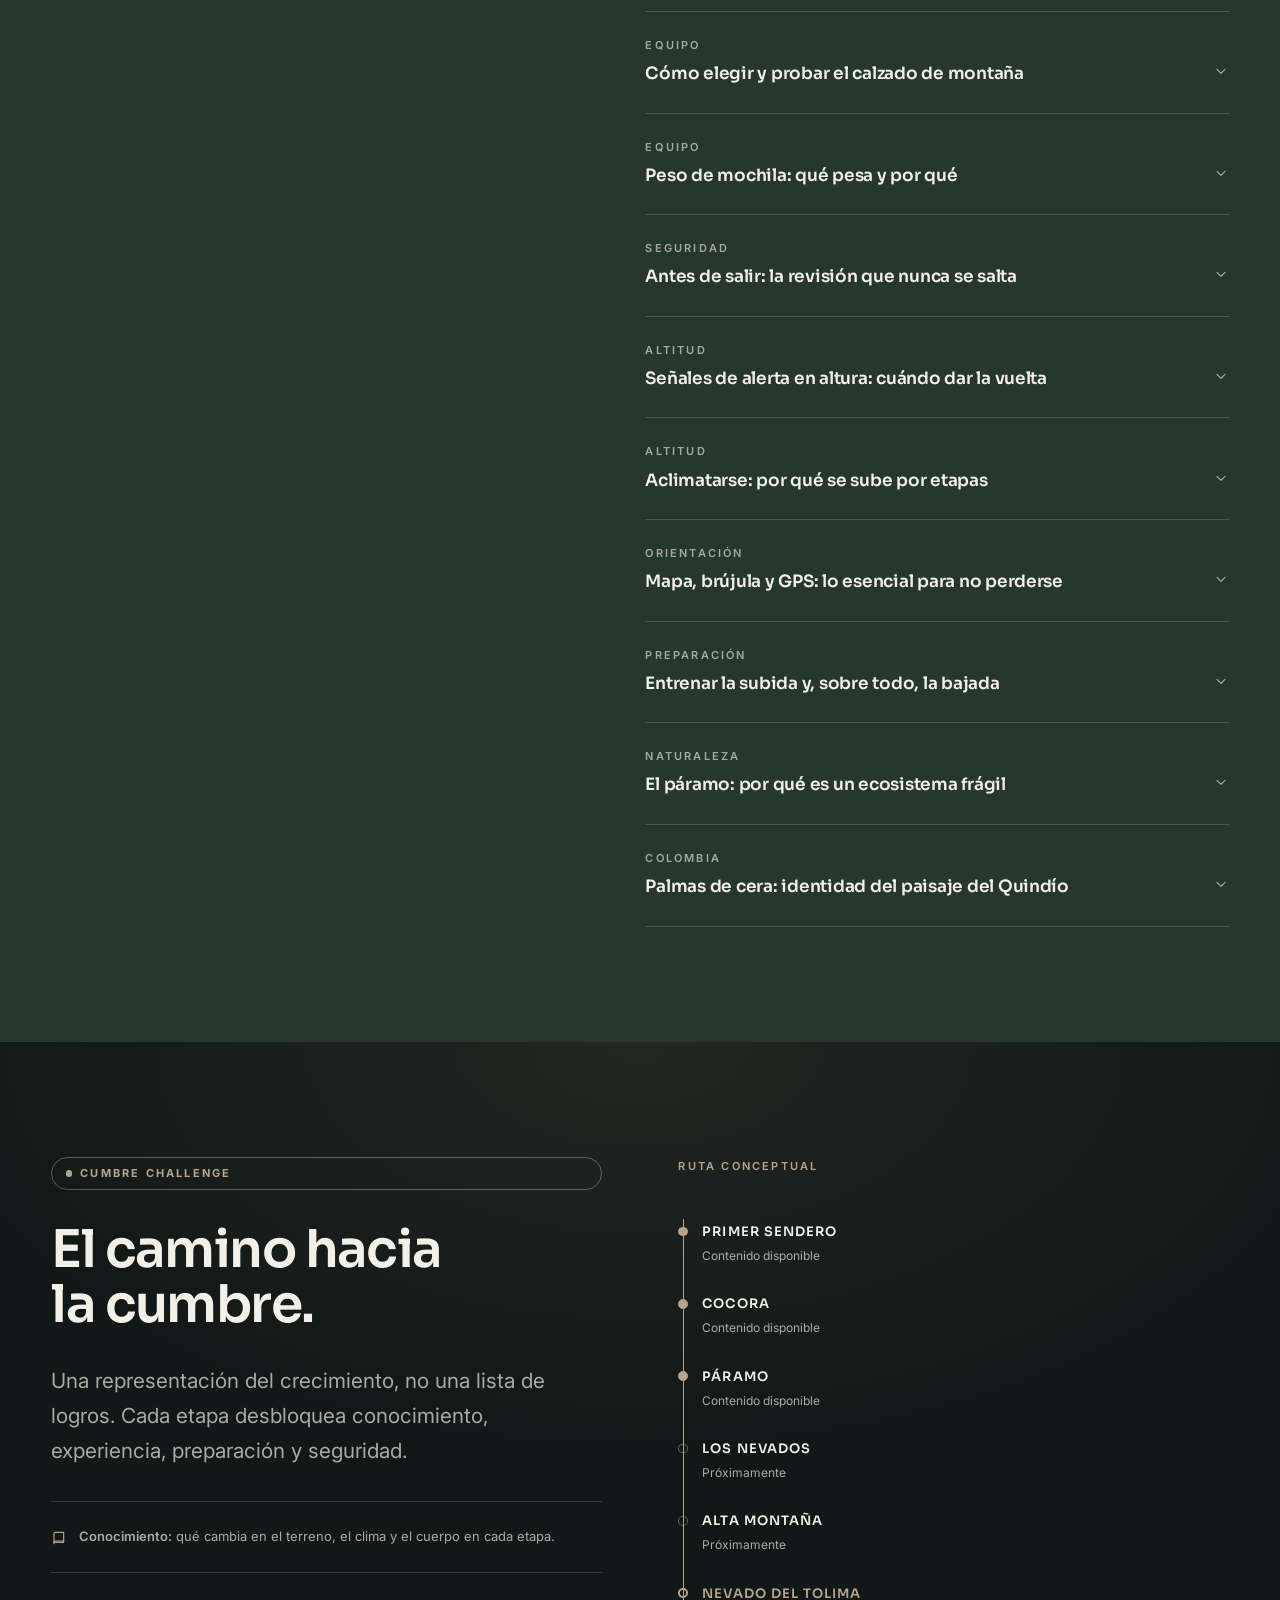
==== commit 29424c34: "fix(stepper): colapsado por defecto, tipo 11px, filas compactas y linea centrada por variables - Def" ====
--- a/mountain_brothers/index.html
+++ b/mountain_brothers/index.html
@@ -2148,11 +2148,12 @@
   <nav
     class="vertical-stepper"
     data-stepper
-    data-collapsed="false"
+    data-collapsed="true"
     aria-label="Navegación por secciones"
     hidden>
-    <span class="vertical-stepper__track" aria-hidden="true"><span class="vertical-stepper__fill" data-stepper-fill></span></span>
-    <ol class="vertical-stepper__list" id="stepper-list">
+    <div class="vertical-stepper__body">
+      <span class="vertical-stepper__track" aria-hidden="true"><span class="vertical-stepper__fill" data-stepper-fill></span></span>
+      <ol class="vertical-stepper__list" id="stepper-list">
       <li><a class="vertical-stepper__item" href="#top" data-stepper-link="top"><span class="vertical-stepper__dot" aria-hidden="true"></span><span class="vertical-stepper__label">Inicio</span></a></li>
       <li><a class="vertical-stepper__item" href="#primer-paso" data-stepper-link="primer-paso"><span class="vertical-stepper__dot" aria-hidden="true"></span><span class="vertical-stepper__label">Primer paso</span></a></li>
       <li><a class="vertical-stepper__item" href="#perfil" data-stepper-link="perfil"><span class="vertical-stepper__dot" aria-hidden="true"></span><span class="vertical-stepper__label">Perfil</span></a></li>
@@ -2168,13 +2169,14 @@
       <li><a class="vertical-stepper__item" href="#relatos" data-stepper-link="relatos"><span class="vertical-stepper__dot" aria-hidden="true"></span><span class="vertical-stepper__label">Relatos</span></a></li>
       <li><a class="vertical-stepper__item" href="#momentos" data-stepper-link="momentos"><span class="vertical-stepper__dot" aria-hidden="true"></span><span class="vertical-stepper__label">Momentos</span></a></li>
     </ol>
+    </div>
     <button
       class="vertical-stepper__toggle"
       type="button"
       data-stepper-toggle
-      aria-expanded="true"
+      aria-expanded="false"
       aria-controls="stepper-list"
-      aria-label="Contraer navegación por secciones">
+      aria-label="Expandir navegación por secciones">
       <svg aria-hidden="true"><use href="#i-chevron-down"></use></svg>
     </button>
   </nav>
--- a/mountain_brothers/assets/css/components.css
+++ b/mountain_brothers/assets/css/components.css
@@ -216,6 +216,13 @@
    sección clara, oscura o bosque. z-index:140 bajo to-top(150) y nav(200).
    ========================================================================== */
 .vertical-stepper {
+  /* Geometría del rail: la línea se deriva de estas 3 variables,
+     nunca de valores a ojo. --sdot = diámetro del punto,
+     --strack = grosor de línea, --srow = alto de cada fila. */
+  --sdot: 0.625rem;
+  --strack: 2px;
+  --srow: 1.7rem;
+
   position: fixed;
   right: max(var(--space-sm), env(safe-area-inset-right));
   top: 50%;
@@ -245,12 +252,22 @@
 .vertical-stepper:hover,
 .vertical-stepper:focus-within { opacity: 1; }
 
+/* Contenedor relativo: la línea se ancla al centro exacto de los dots
+   (izquierda = mitad del dot menos mitad del grosor; arriba/abajo =
+   mitad de fila, que es donde cae el centro del primer/último dot). */
+.vertical-stepper__body {
+  position: relative;
+  display: flex;
+  min-height: 0;
+  flex: 1 1 auto;
+}
+
 .vertical-stepper__track {
   position: absolute;
-  left: calc(var(--space-sm) + 0.3rem);
-  top: var(--space-sm);
-  bottom: 3.25rem;
-  width: 2px;
+  left: calc(var(--sdot) / 2 - var(--strack) / 2);
+  top: calc(var(--srow) / 2);
+  bottom: calc(var(--srow) / 2);
+  width: var(--strack);
   overflow: hidden;
   background-color: rgba(243, 240, 232, 0.16);
   border-radius: var(--radius-pill);
@@ -266,10 +283,9 @@
 
 .vertical-stepper__list {
   display: grid;
-  gap: 0.15rem;
+  gap: 0.1rem;
   overflow-y: auto;
   scrollbar-width: thin;
-  padding-left: 0.15rem;
   /* Sin esto el item flex nunca cede y el panel supera max-height */
   min-height: 0;
   flex: 1 1 auto;
@@ -280,8 +296,8 @@
   display: flex;
   align-items: center;
   gap: var(--space-xs);
-  min-height: 1.9rem;
-  padding: 0.2rem 0.6rem 0.2rem 0;
+  min-height: var(--srow);
+  padding: 0.15rem 0.5rem 0.15rem 0;
   border-radius: var(--radius-pill);
 }
 
@@ -289,9 +305,8 @@
   position: relative;
   z-index: 1;
   flex: none;
-  width: 0.625rem;
-  height: 0.625rem;
-  margin-left: 0.05rem;
+  width: var(--sdot);
+  height: var(--sdot);
   border-radius: 50%;
   background-color: transparent;
   border: var(--hairline) solid rgba(243, 240, 232, 0.55);
@@ -305,8 +320,8 @@
 .vertical-stepper__item:hover .vertical-stepper__dot { border-color: var(--color-warm-white); transform: scale(1.15); }
 
 .vertical-stepper__label {
-  font-size: var(--text-xs);
-  font-weight: var(--weight-semibold);
+  font-size: var(--text-eyebrow);
+  font-weight: var(--weight-medium);
   letter-spacing: var(--tracking-wide);
   text-transform: uppercase;
   white-space: nowrap;
@@ -324,7 +339,10 @@
   box-shadow: 0 0 0 3px rgba(182, 165, 139, 0.25);
 }
 
-.vertical-stepper__item[aria-current="true"] .vertical-stepper__label { color: var(--color-warm-white); }
+.vertical-stepper__item[aria-current="true"] .vertical-stepper__label {
+  color: var(--color-warm-white);
+  font-weight: var(--weight-semibold);
+}
 
 /* --- Estado colapsado: solo riel, etiquetas como tooltip pill --- */
 .vertical-stepper[data-collapsed="true"] { padding-right: var(--space-2xs); }
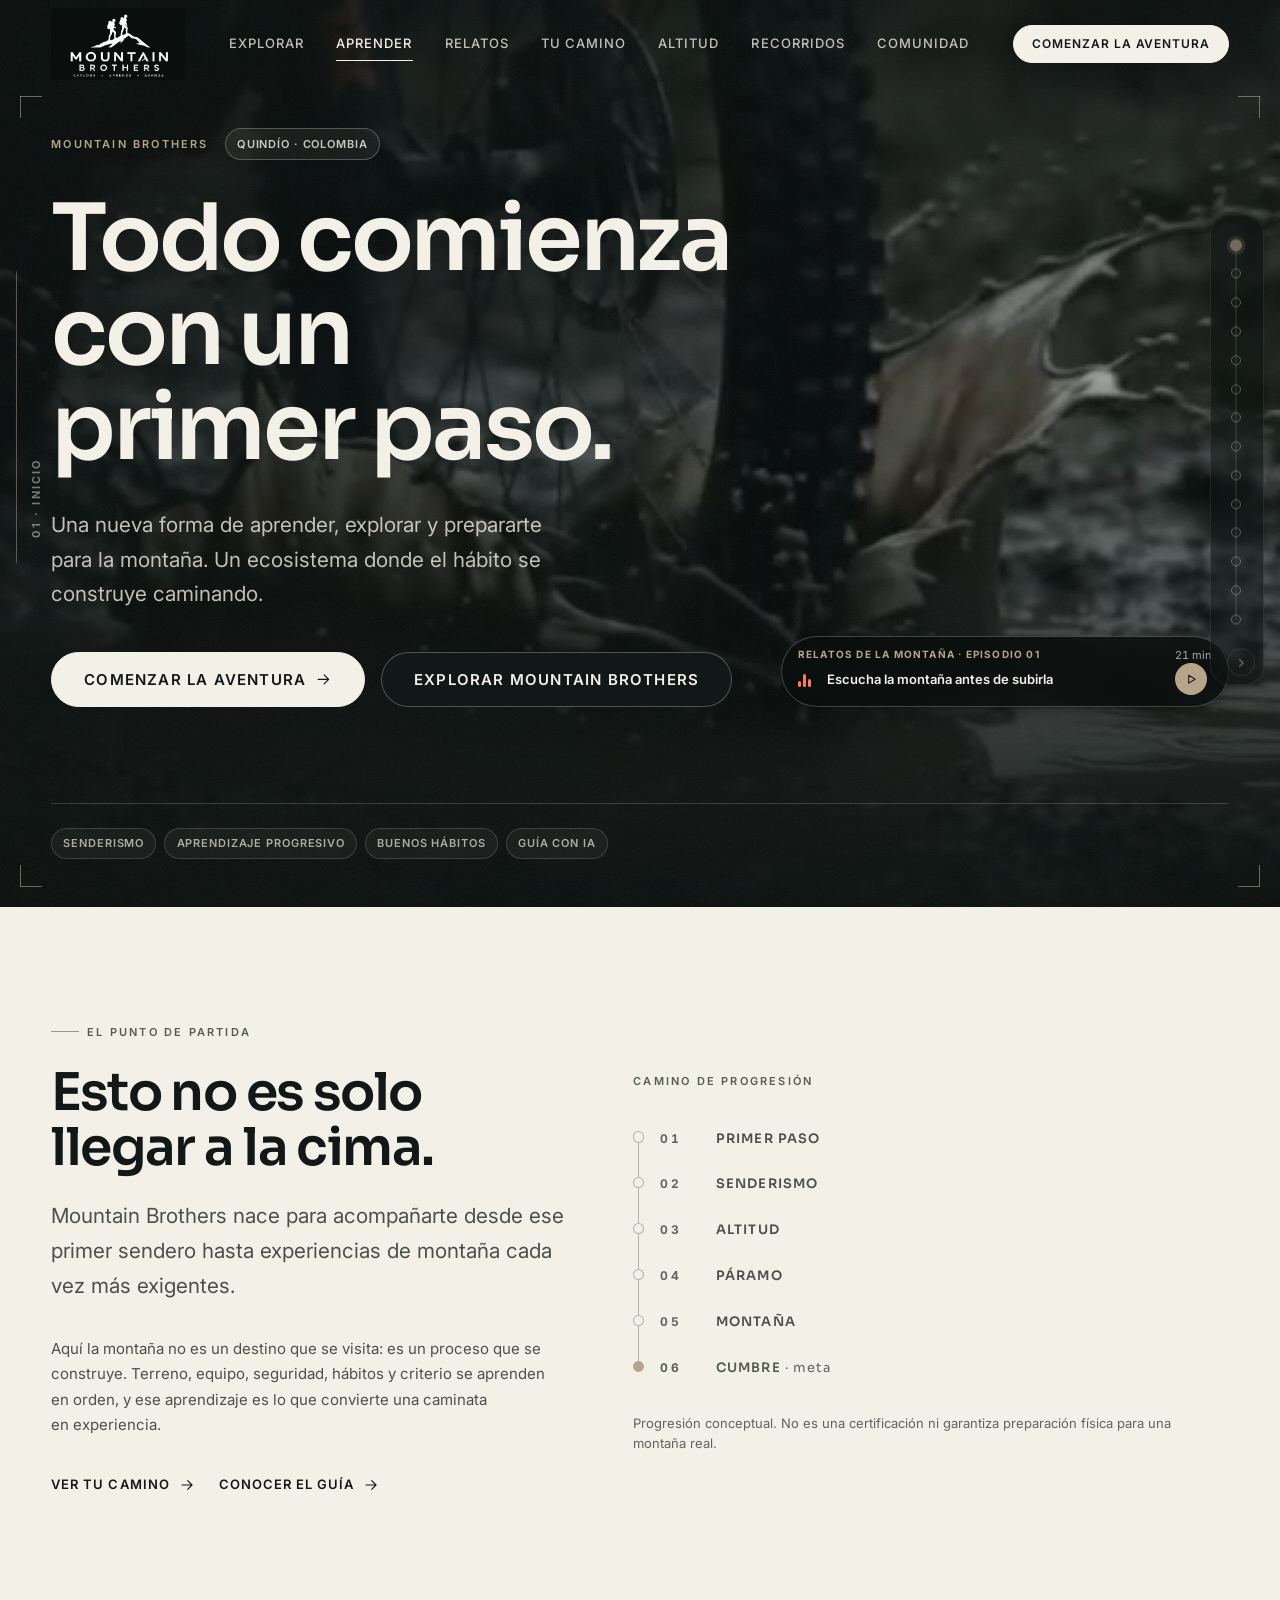
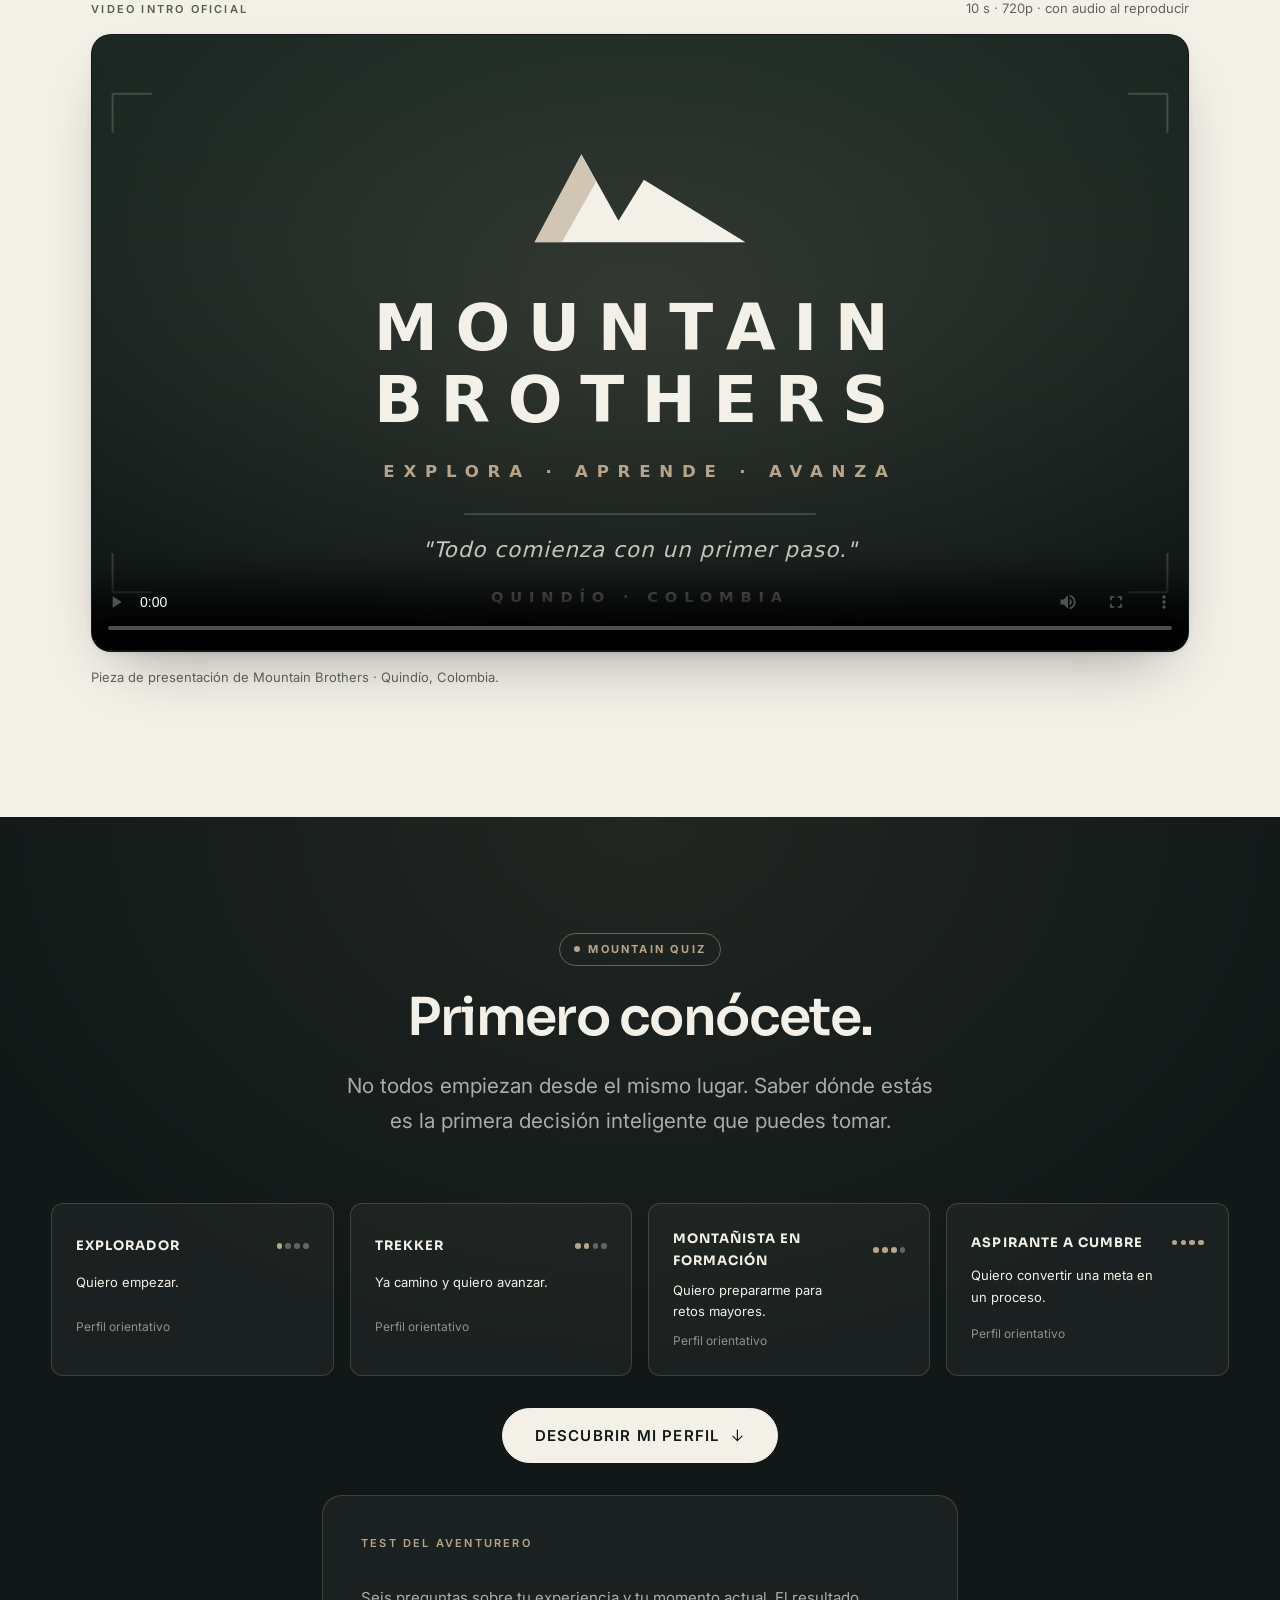
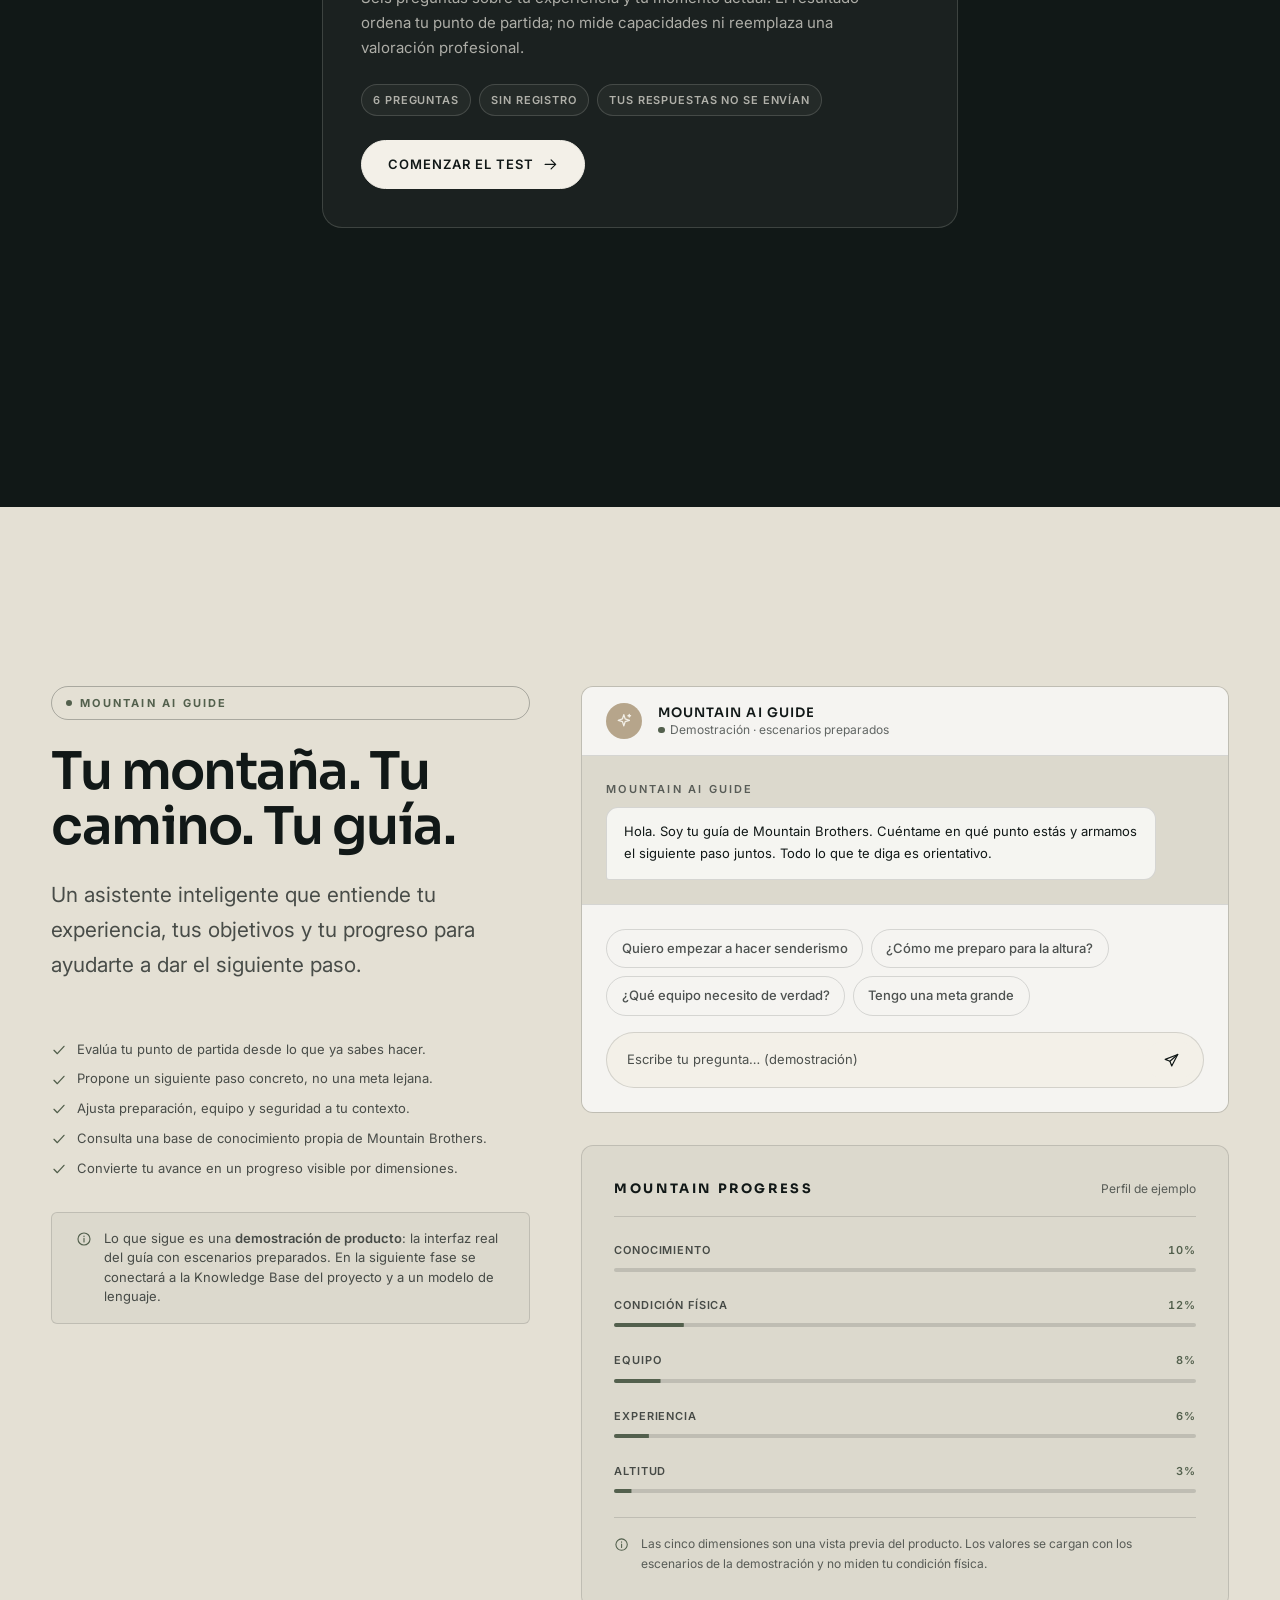
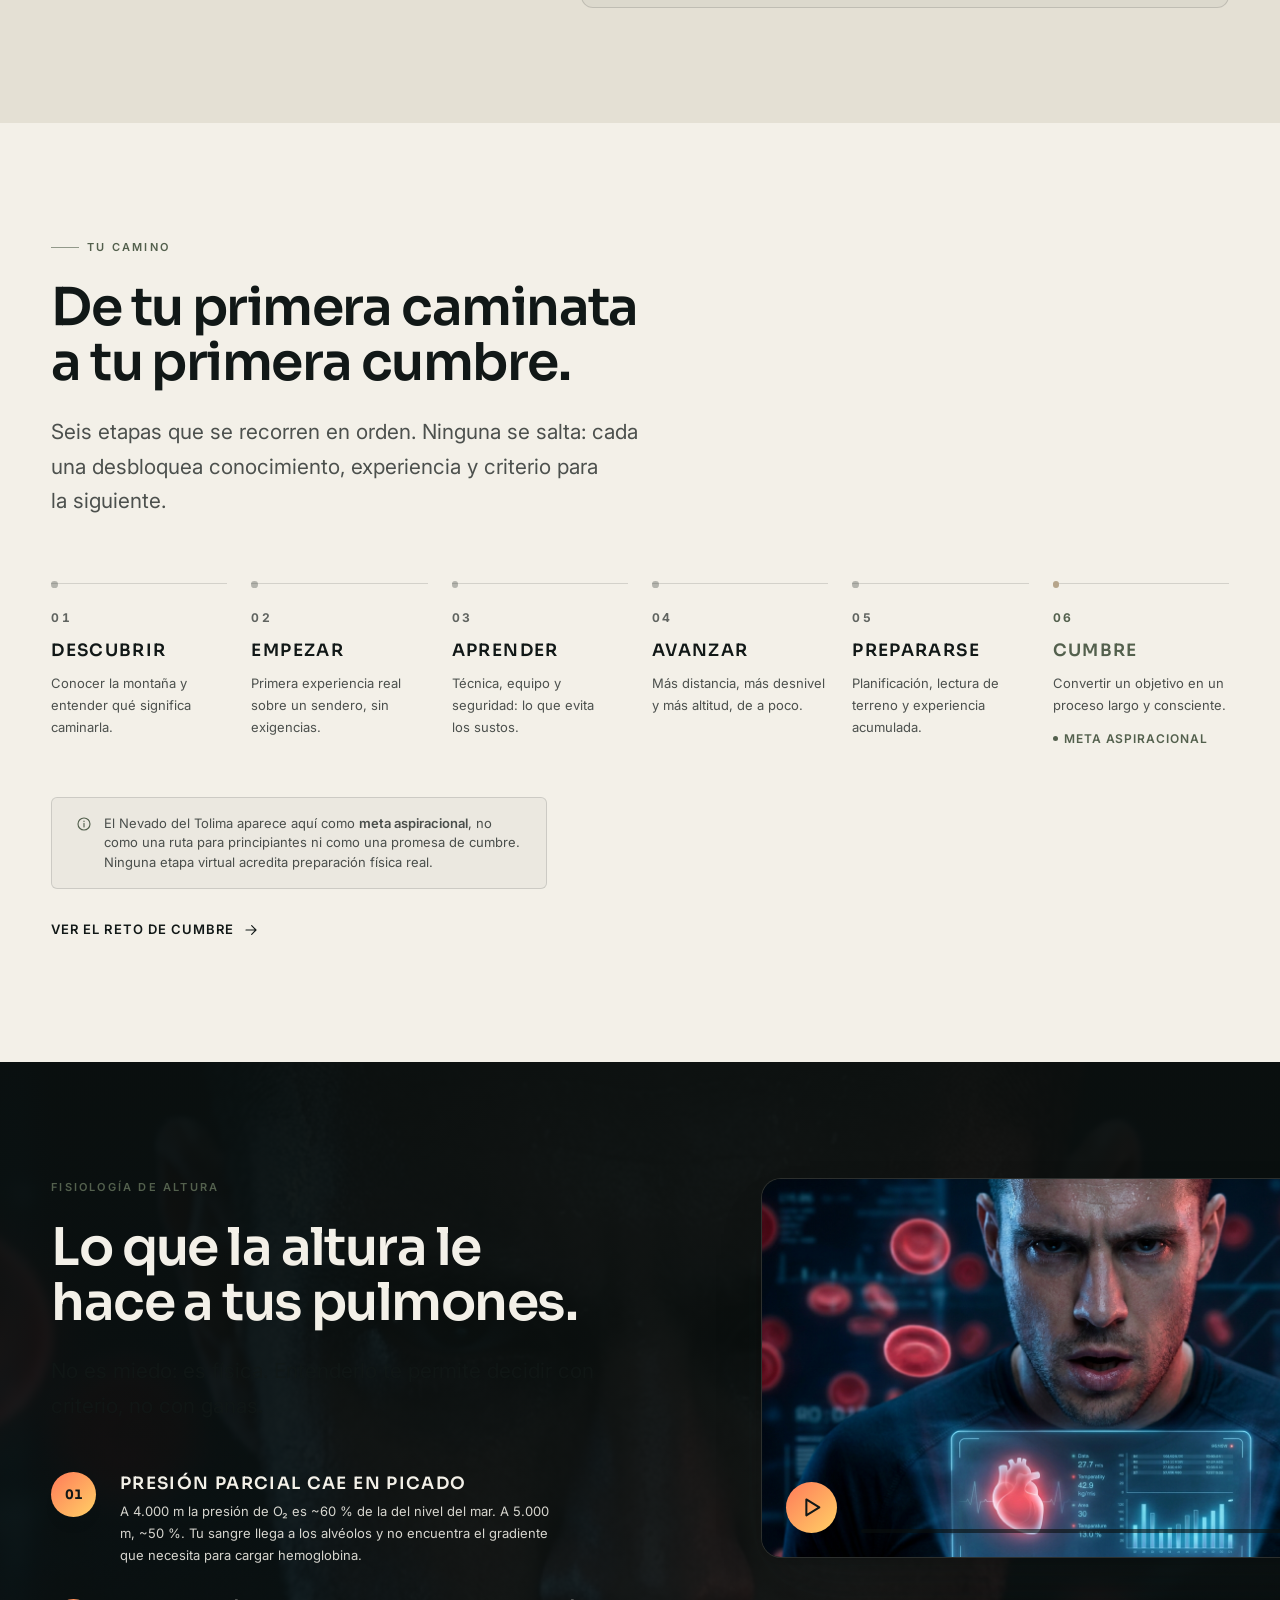
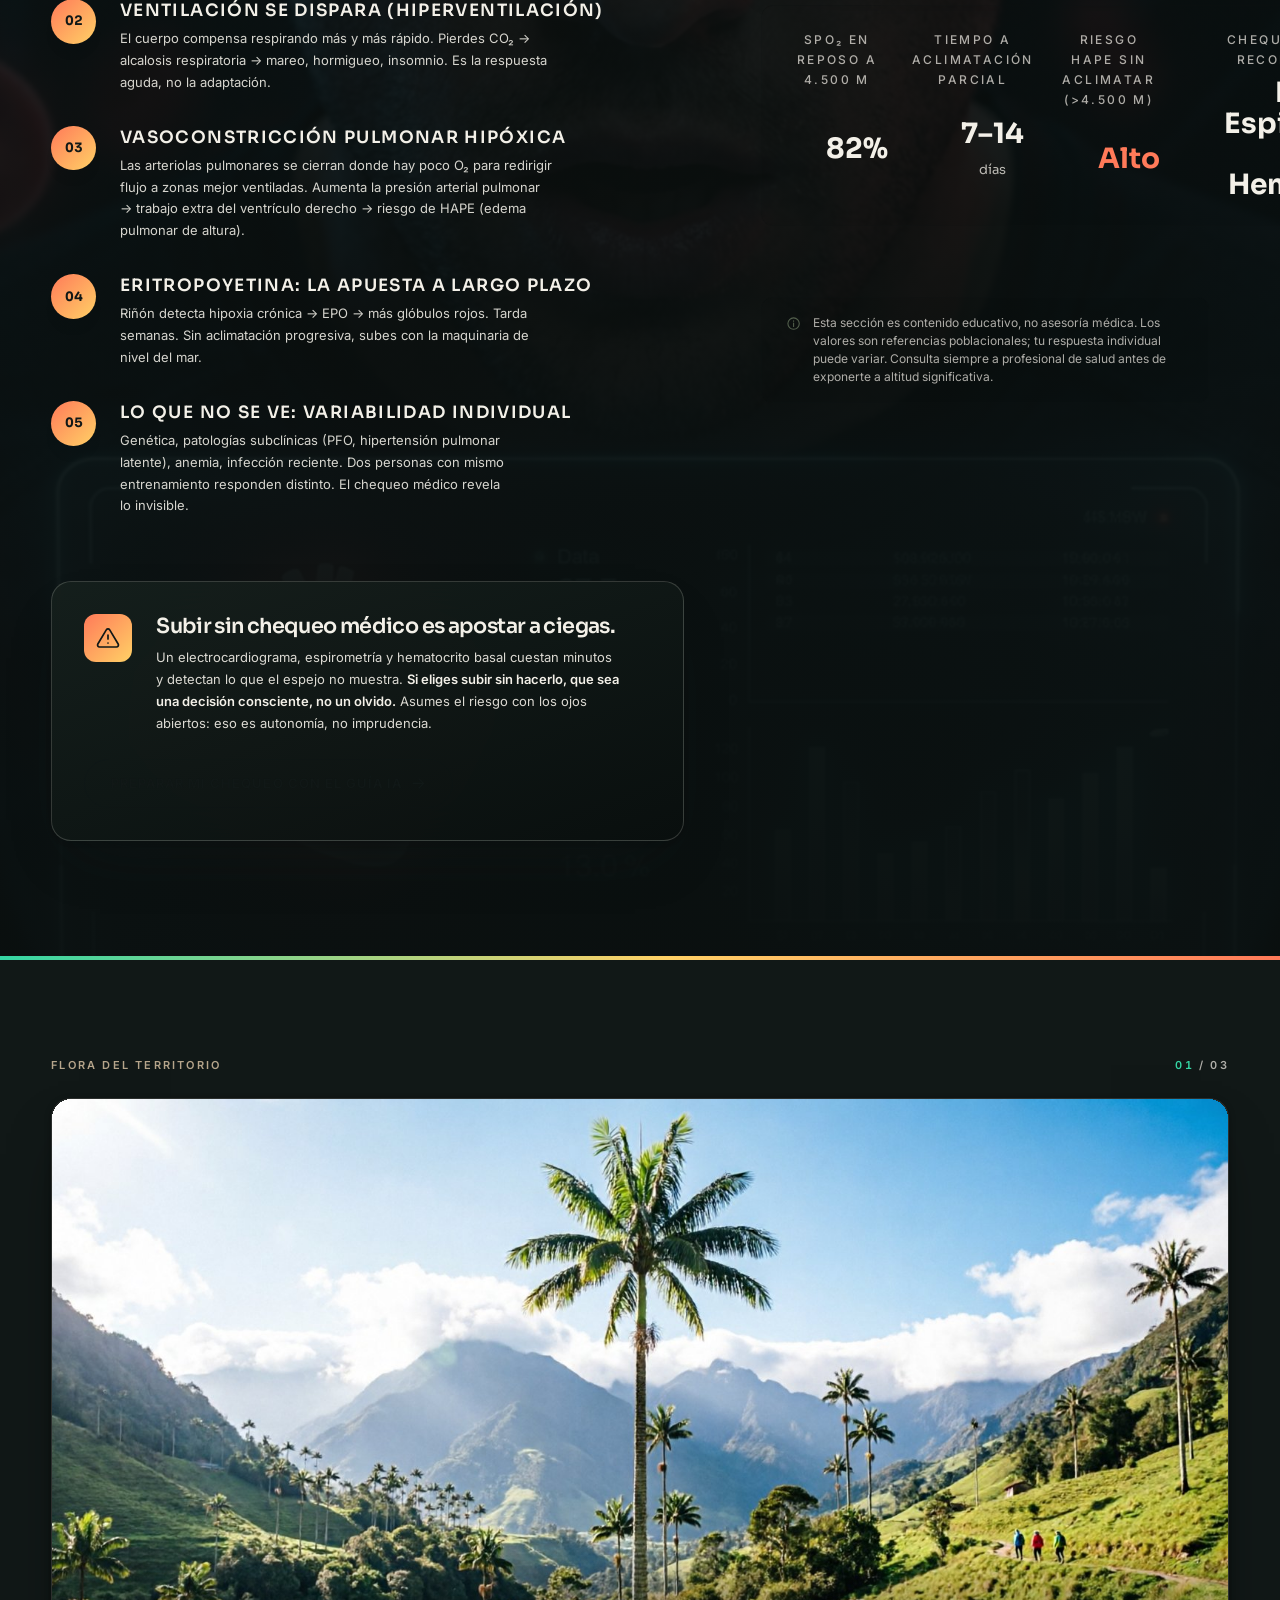
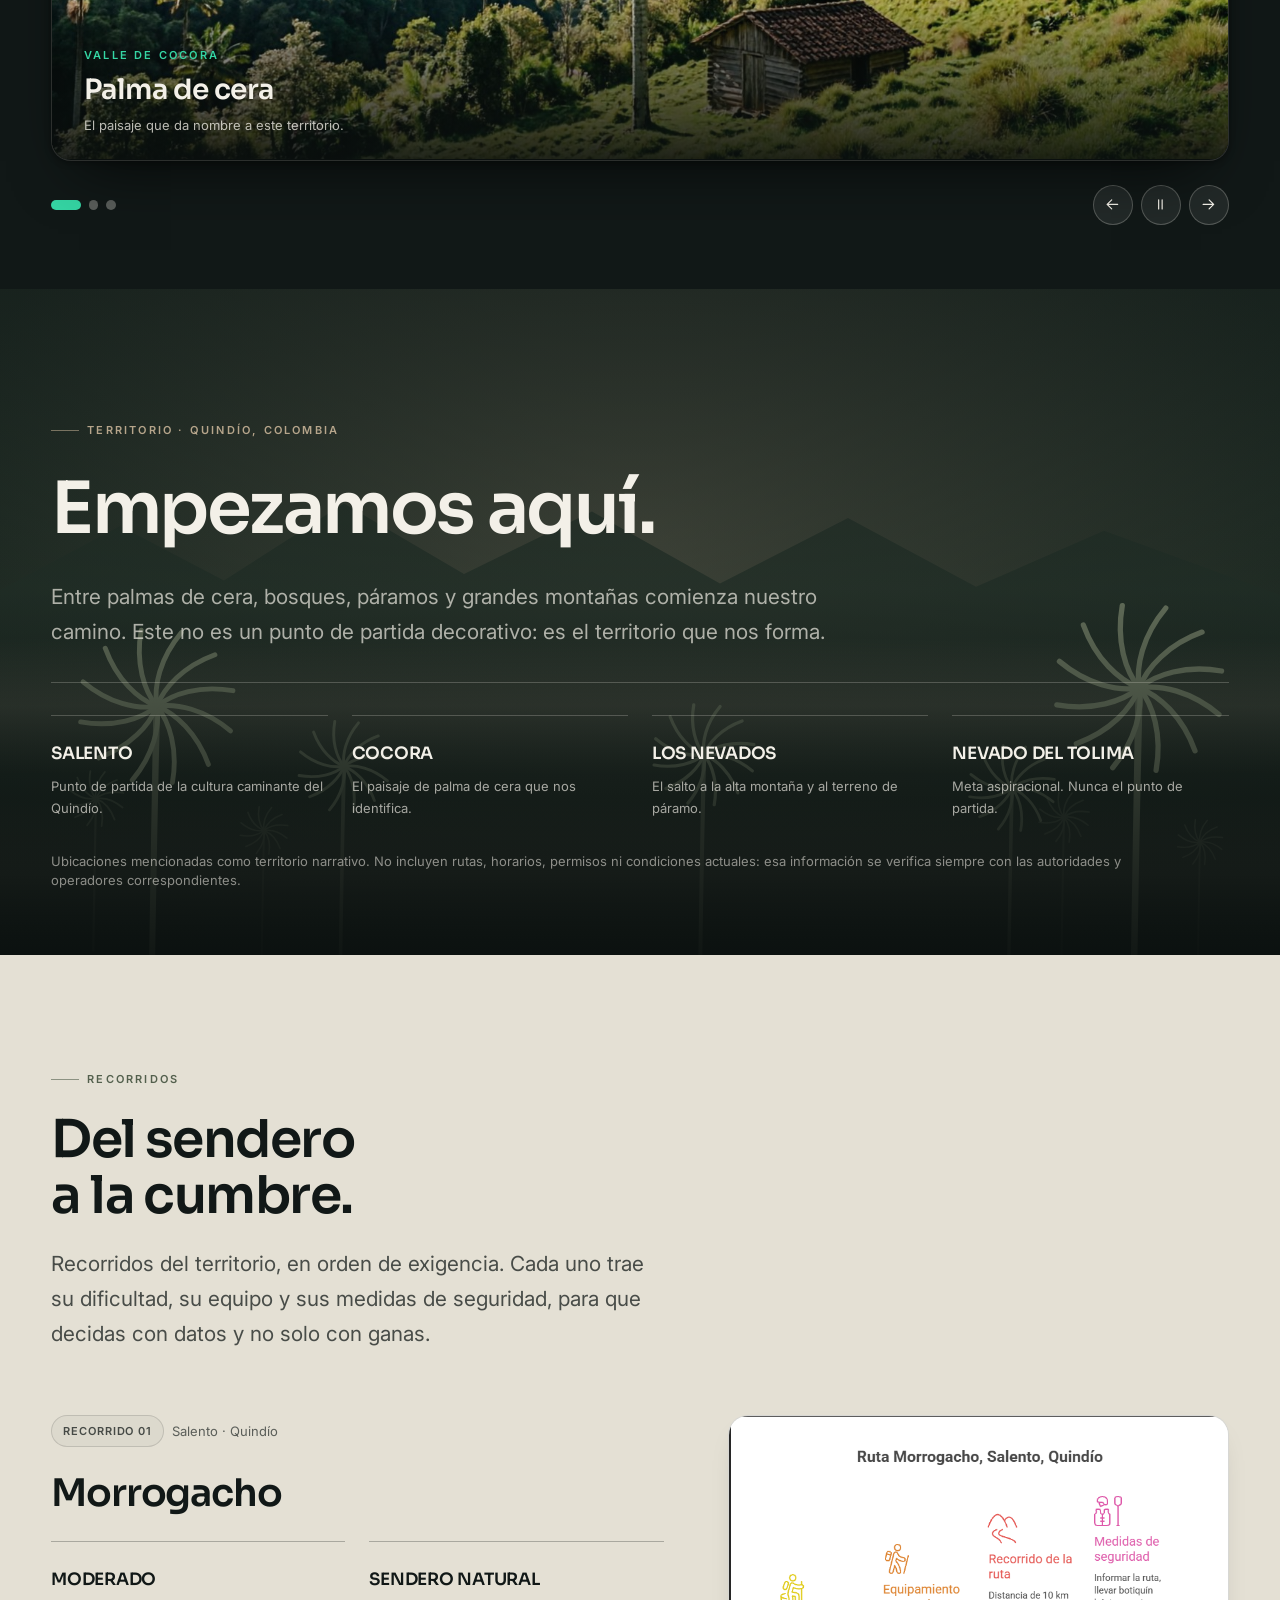
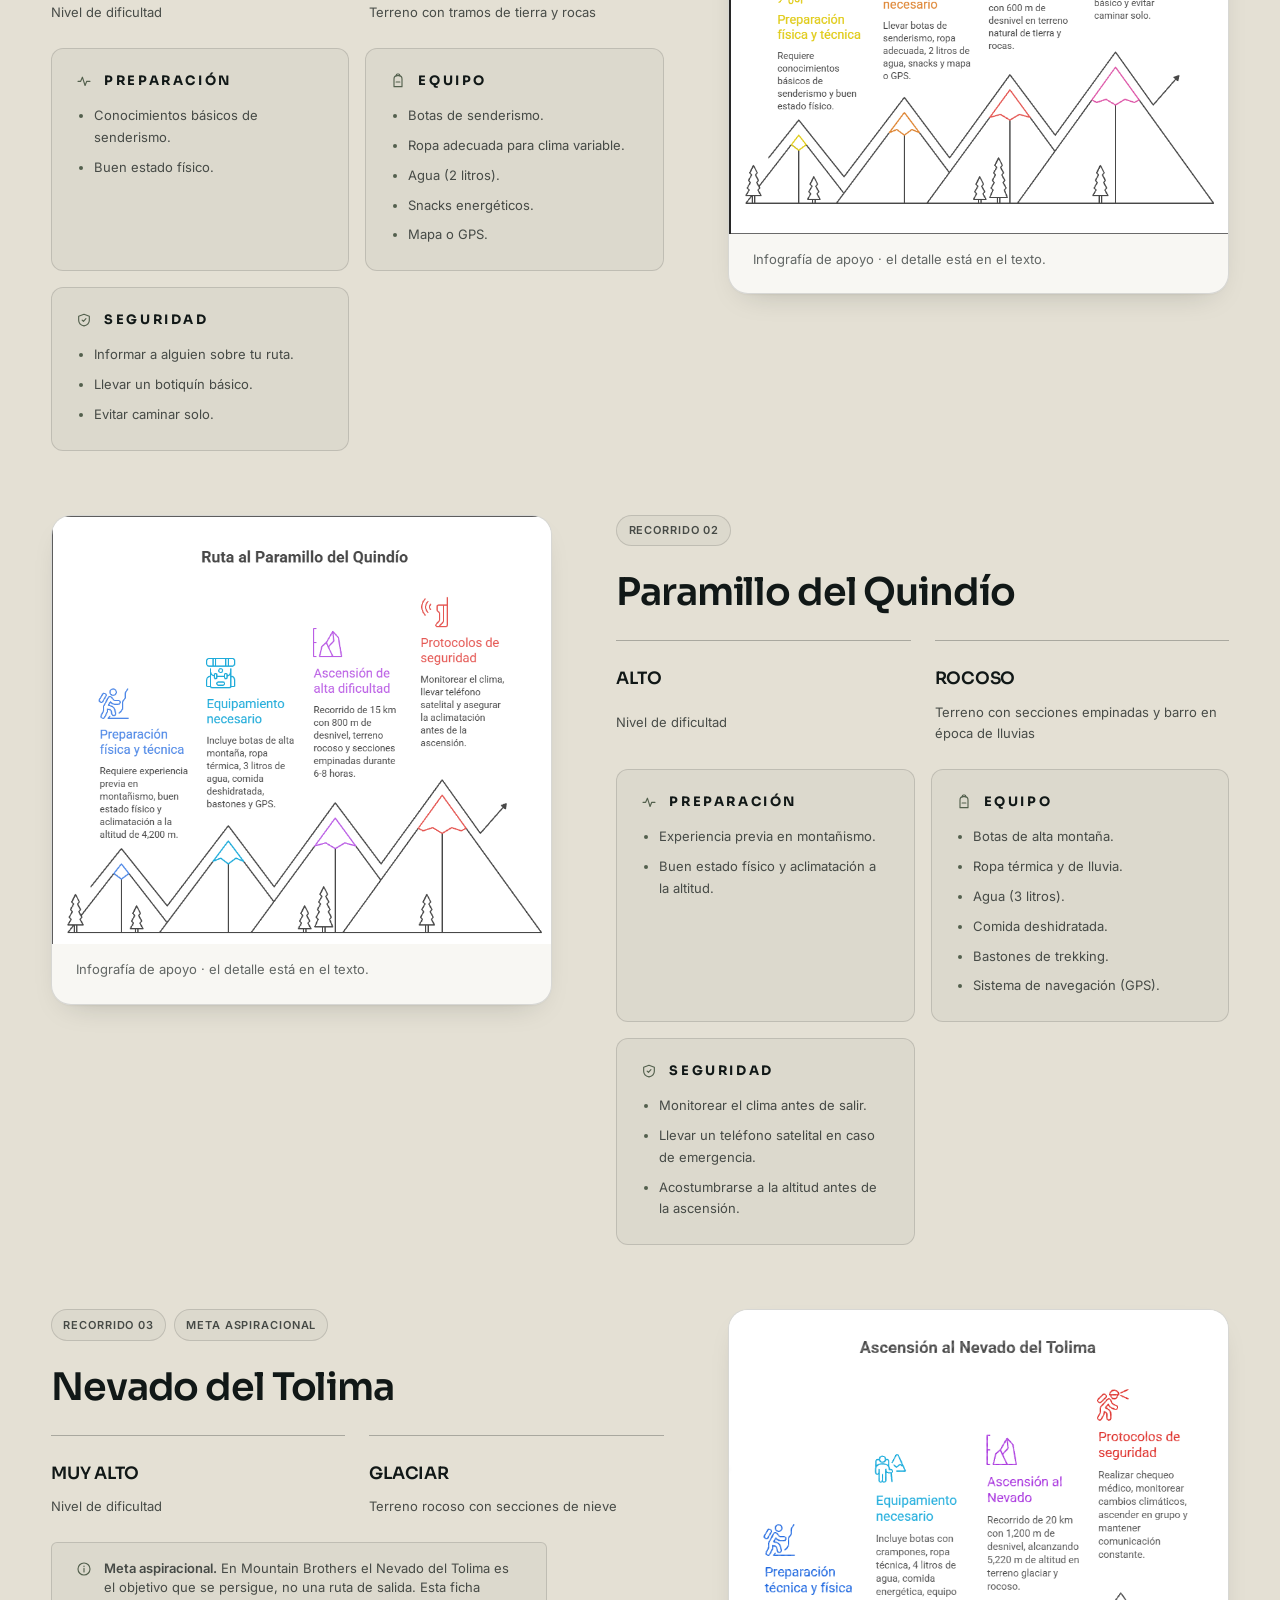
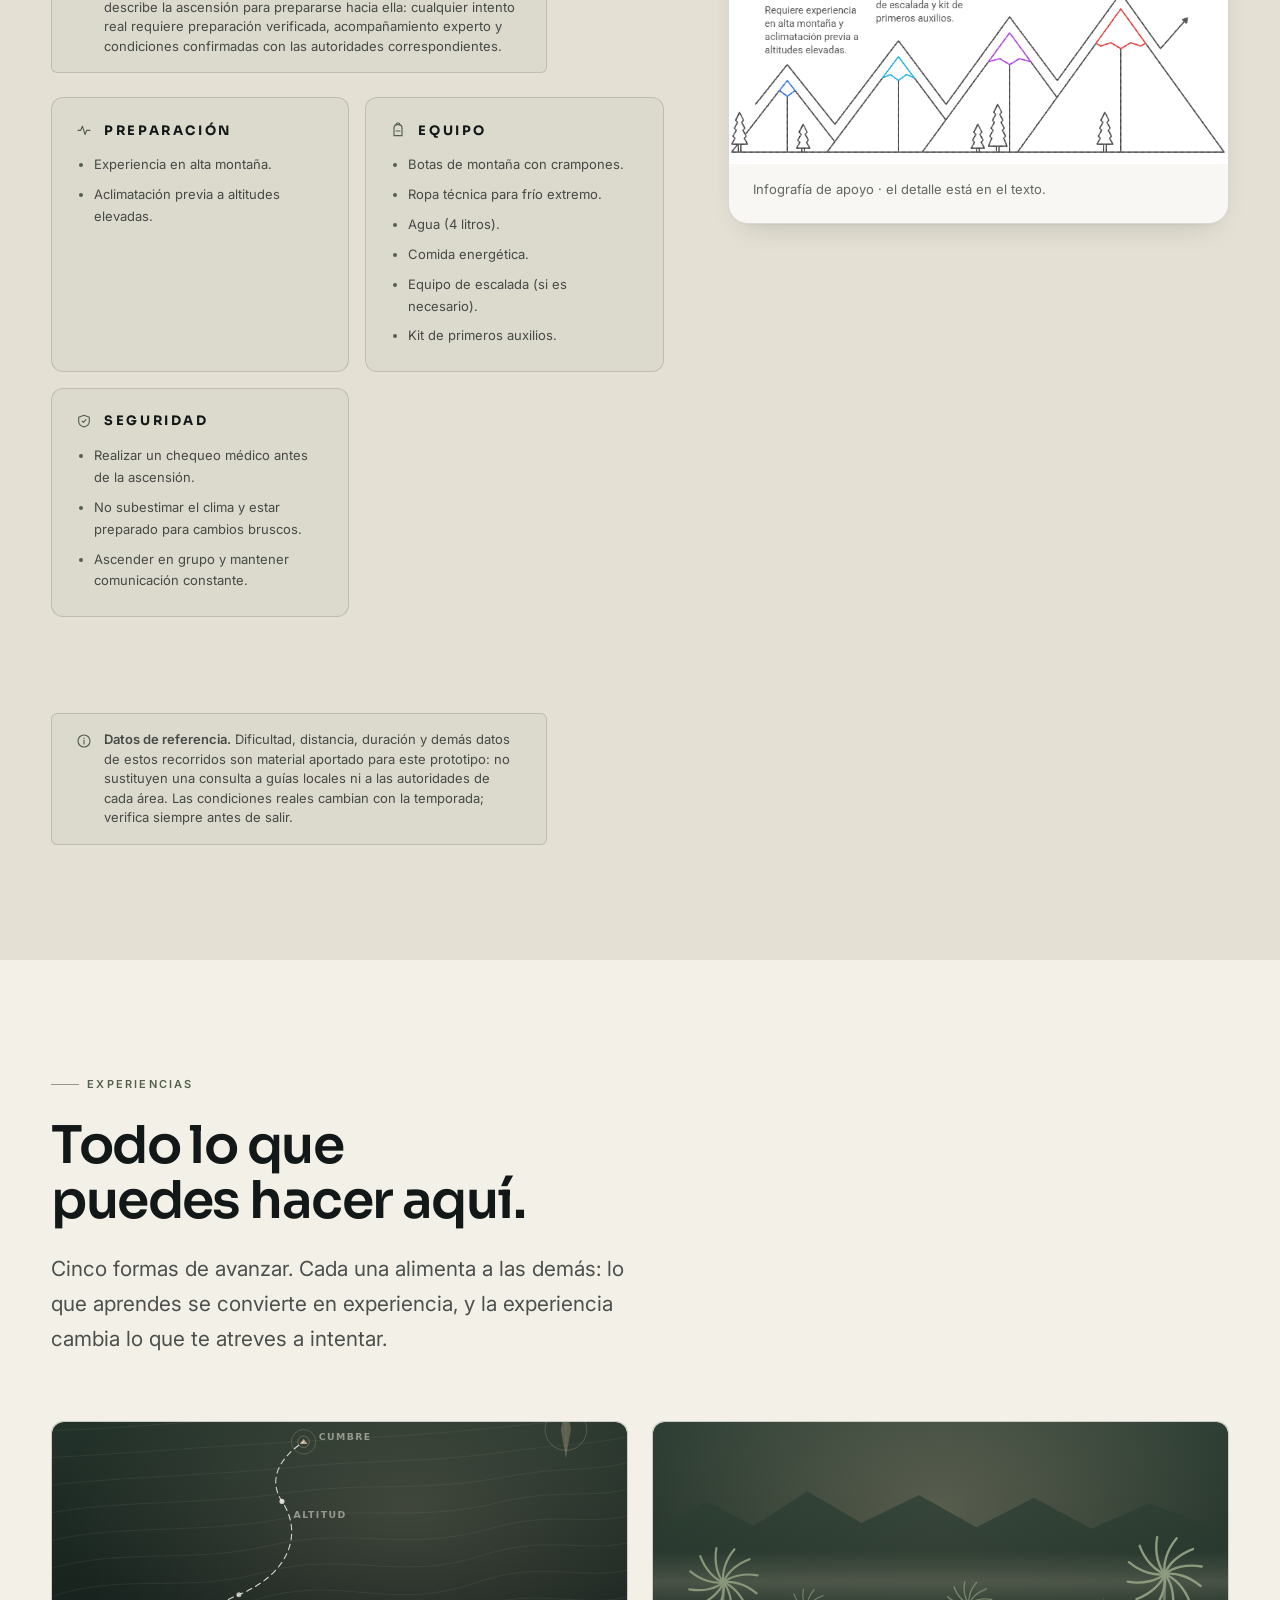
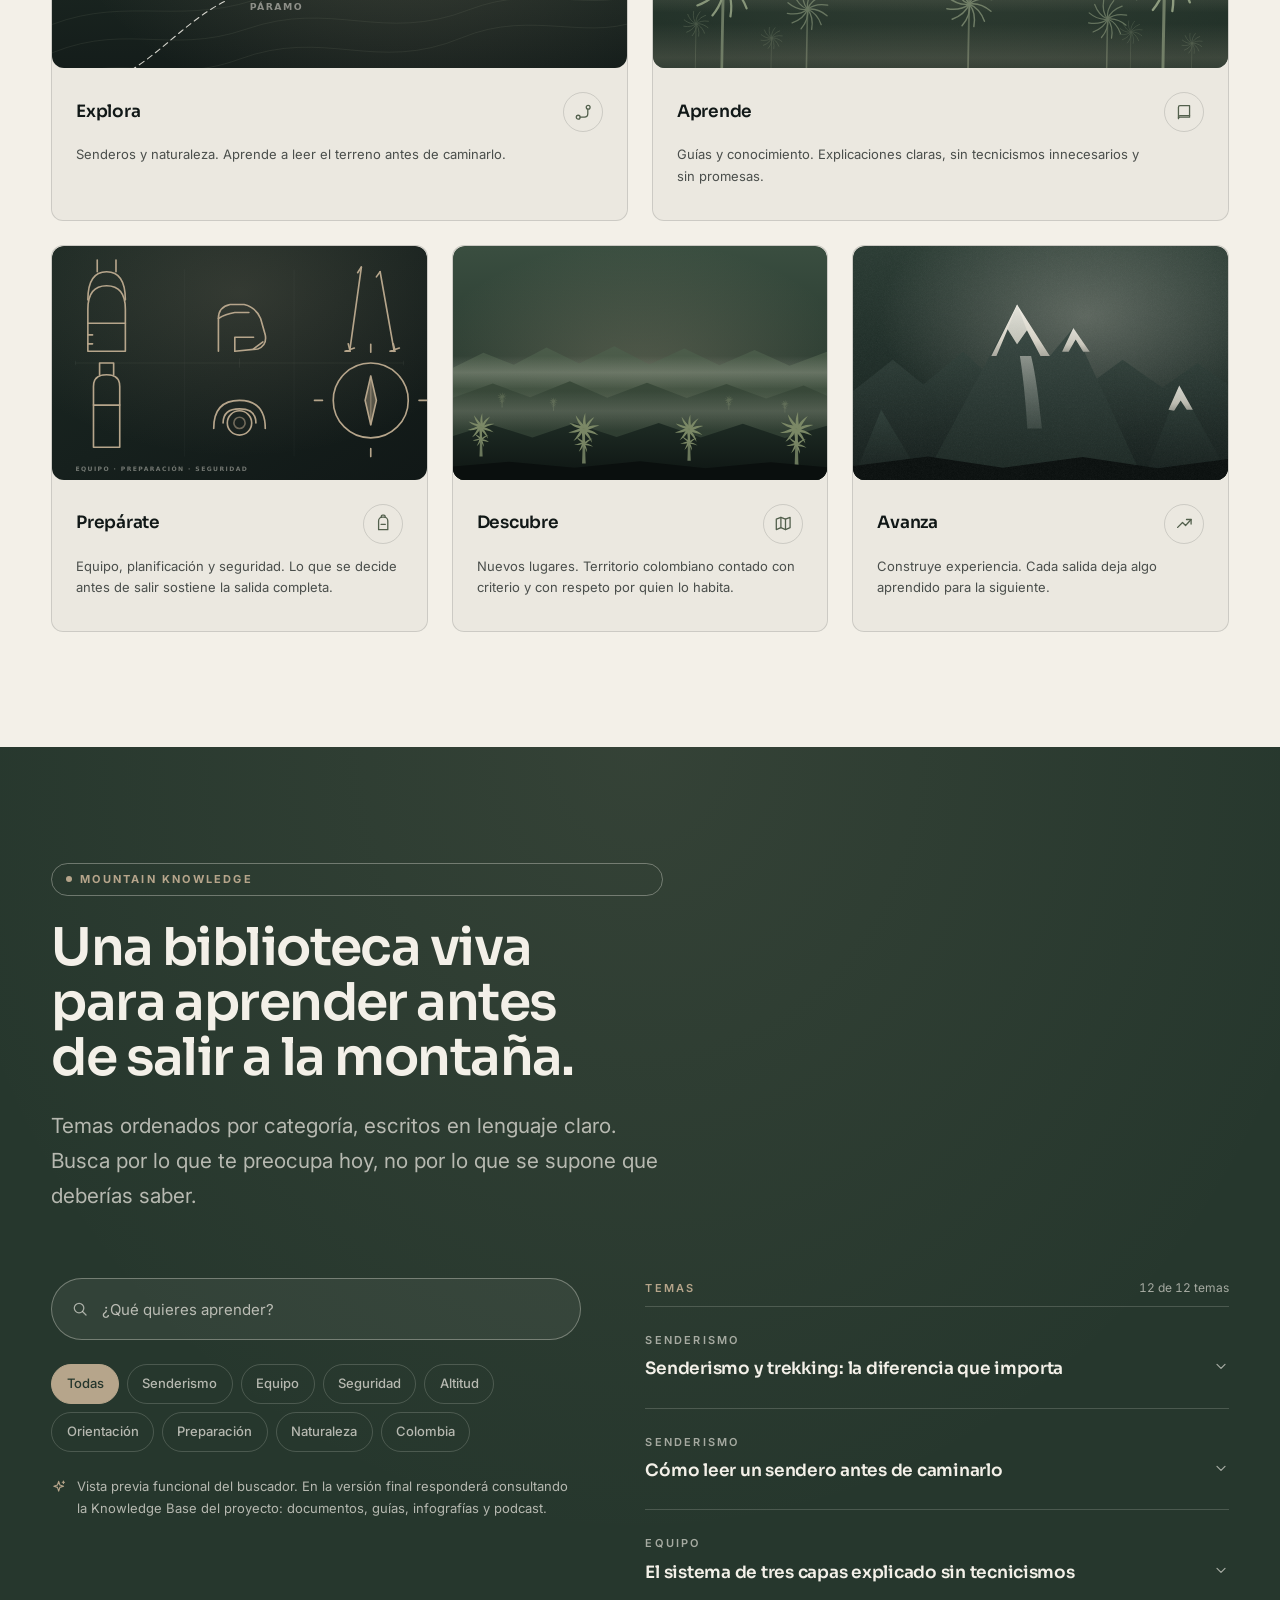
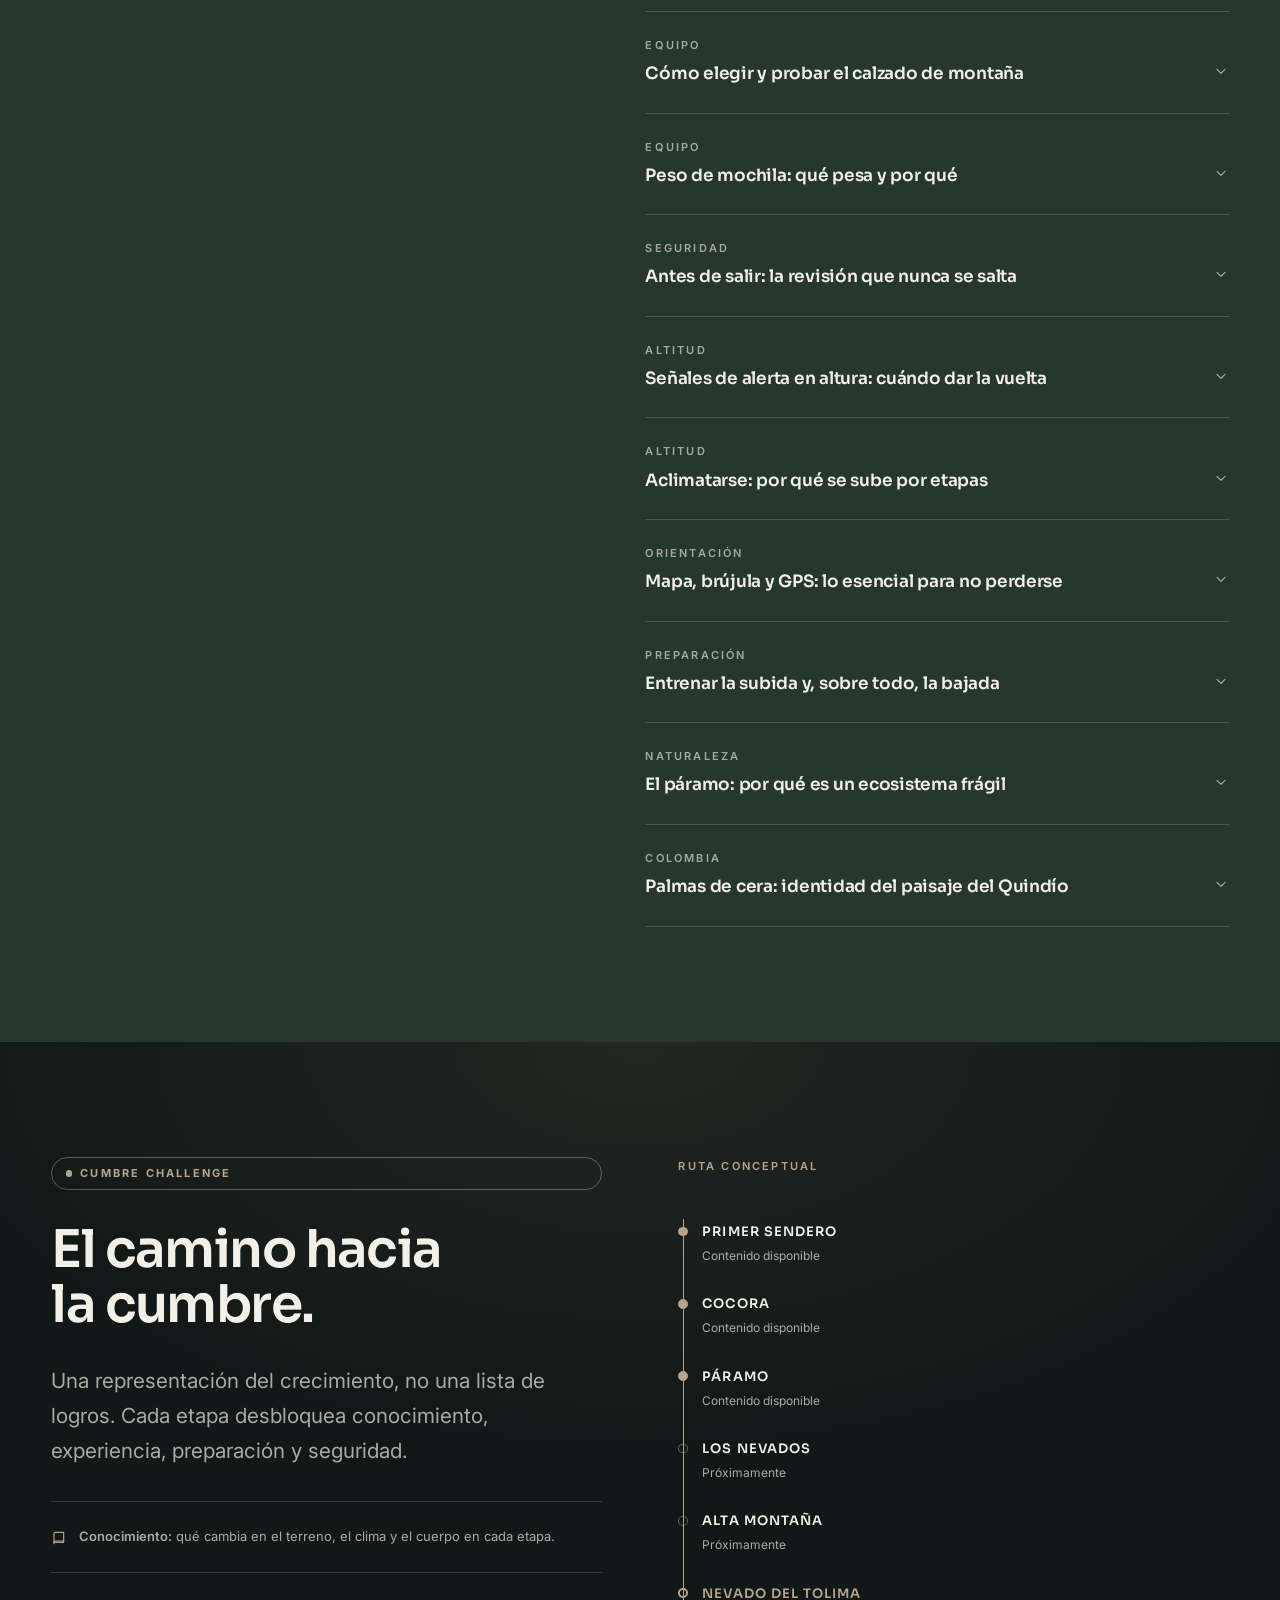
==== commit 061eb493: "feat(stepper): popup compartido con numero+nombre al hover en modo colapsado - Un solo nodo fuera de" ====
--- a/mountain_brothers/index.html
+++ b/mountain_brothers/index.html
@@ -2170,6 +2170,13 @@
       <li><a class="vertical-stepper__item" href="#momentos" data-stepper-link="momentos"><span class="vertical-stepper__dot" aria-hidden="true"></span><span class="vertical-stepper__label">Momentos</span></a></li>
     </ol>
     </div>
+    <!-- Popup compartido: vive FUERA de la lista con scroll para que el
+         overflow nunca lo recorte. Lo posiciona MB.stepper vía --py.
+         aria-hidden porque es decorativo: el nombre ya lo da el enlace. -->
+    <div class="vertical-stepper__popup" data-stepper-popup aria-hidden="true">
+      <span class="vertical-stepper__popup-index" data-stepper-popup-index>01</span>
+      <span class="vertical-stepper__popup-label" data-stepper-popup-label>Inicio</span>
+    </div>
     <button
       class="vertical-stepper__toggle"
       type="button"
--- a/mountain_brothers/assets/css/components.css
+++ b/mountain_brothers/assets/css/components.css
@@ -222,6 +222,9 @@
   --sdot: 0.625rem;
   --strack: 2px;
   --srow: 1.7rem;
+  /* Aire a la izquierda: el dot activo escala a 1.2 + anillo de 3px,
+     así nada se recorta contra el borde (4px exactos). */
+  --sgutter: 0.25rem;
 
   position: fixed;
   right: max(var(--space-sm), env(safe-area-inset-right));
@@ -264,7 +267,7 @@
 
 .vertical-stepper__track {
   position: absolute;
-  left: calc(var(--sdot) / 2 - var(--strack) / 2);
+  left: calc(var(--sgutter) + var(--sdot) / 2 - var(--strack) / 2);
   top: calc(var(--srow) / 2);
   bottom: calc(var(--srow) / 2);
   width: var(--strack);
@@ -284,12 +287,19 @@
 .vertical-stepper__list {
   display: grid;
   gap: 0.1rem;
+  padding-left: var(--sgutter);
   overflow-y: auto;
-  scrollbar-width: thin;
+  /* Sin barra visible jamás (en Windows 1px de redondeo ya la pinta):
+     el scroll queda solo como respaldo en viewports muy bajos.
+     El teclado sigue funcionando: el foco hace scroll automático. */
+  scrollbar-width: none;
+  -ms-overflow-style: none;
   /* Sin esto el item flex nunca cede y el panel supera max-height */
   min-height: 0;
   flex: 1 1 auto;
 }
+
+.vertical-stepper__list::-webkit-scrollbar { display: none; }
 
 .vertical-stepper__item {
   position: relative;
@@ -321,7 +331,7 @@
 
 .vertical-stepper__label {
   font-size: var(--text-eyebrow);
-  font-weight: var(--weight-medium);
+  font-weight: var(--weight-regular);
   letter-spacing: var(--tracking-wide);
   text-transform: uppercase;
   white-space: nowrap;
@@ -341,34 +351,87 @@
 
 .vertical-stepper__item[aria-current="true"] .vertical-stepper__label {
   color: var(--color-warm-white);
-  font-weight: var(--weight-semibold);
-}
-
-/* --- Estado colapsado: solo riel, etiquetas como tooltip pill --- */
+}
+
+/* --- Estado colapsado: solo riel ---
+   Las etiquetas se ocultan VISUALMENTE pero siguen en el árbol accesible
+   (son el nombre de cada enlace). El popup compartido [data-stepper-popup]
+   es quien muestra el nombre: vive fuera de la lista con scroll para que
+   el overflow nunca lo recorte. Criterios del popup: número tabular en
+   sand, flecha anclada al dot, aparición con retardo anti-flash y
+   ocultado con retardo que perdona el puntero. */
 .vertical-stepper[data-collapsed="true"] { padding-right: var(--space-2xs); }
 .vertical-stepper[data-collapsed="true"] .vertical-stepper__label {
   position: absolute;
-  right: calc(100% + 0.6rem);
-  top: 50%;
-  transform: translateY(-50%) translateX(4px);
-  padding: 0.35rem 0.7rem;
+  width: 1px;
+  height: 1px;
+  padding: 0;
+  margin: -1px;
+  overflow: hidden;
+  clip: rect(0, 0, 0, 0);
+  white-space: nowrap;
+  border: 0;
+}
+
+.vertical-stepper__popup {
+  position: absolute;
+  right: calc(100% + 0.55rem);
+  top: var(--py, 50%);
+  transform: translateY(-50%) translateX(6px);
+  display: inline-flex;
+  align-items: baseline;
+  gap: 0.5rem;
+  padding: 0.45rem 0.8rem;
+  font-size: var(--text-eyebrow);
+  font-weight: var(--weight-regular);
+  letter-spacing: var(--tracking-wide);
+  text-transform: uppercase;
+  white-space: nowrap;
   color: var(--color-warm-white);
-  background-color: rgba(11, 16, 15, 0.92);
-  border: var(--hairline) solid rgba(243, 240, 232, 0.18);
+  background-color: rgba(11, 16, 15, 0.94);
+  border: var(--hairline) solid rgba(243, 240, 232, 0.2);
   border-radius: var(--radius-pill);
+  box-shadow: var(--shadow-lift);
   opacity: 0;
   visibility: hidden;
   pointer-events: none;
-  transition: opacity var(--dur-sm) var(--ease-out), transform var(--dur-sm) var(--ease-out), visibility var(--dur-sm);
-}
-
-.vertical-stepper[data-collapsed="true"] .vertical-stepper__item:hover .vertical-stepper__label,
-.vertical-stepper[data-collapsed="true"] .vertical-stepper__item:focus-visible .vertical-stepper__label,
-.vertical-stepper[data-collapsed="true"] .vertical-stepper__item[aria-current="true"] .vertical-stepper__label {
+  transition:
+    opacity var(--dur-sm) var(--ease-out),
+    transform var(--dur-sm) var(--ease-out),
+    visibility var(--dur-sm);
+  /* Al ocultar espera 60ms: perdona el puntero al cruzar entre dots */
+  transition-delay: 60ms;
+}
+
+.vertical-stepper__popup-index {
+  font-variant-numeric: tabular-nums;
+  color: var(--color-sand);
+}
+
+/* Flecha del popup, anclada al dot */
+.vertical-stepper__popup::after {
+  content: "";
+  position: absolute;
+  right: -4px;
+  top: 50%;
+  width: 0.5rem;
+  height: 0.5rem;
+  transform: translateY(-50%) rotate(45deg);
+  background-color: inherit;
+  border-top: var(--hairline) solid rgba(243, 240, 232, 0.2);
+  border-right: var(--hairline) solid rgba(243, 240, 232, 0.2);
+}
+
+.vertical-stepper[data-collapsed="true"] .vertical-stepper__popup.is-visible {
   opacity: 1;
   visibility: visible;
   transform: translateY(-50%) translateX(0);
-}
+  /* Al mostrar espera 120ms: evita flashes al barrer el riel */
+  transition-delay: 120ms;
+}
+
+/* En expandido las etiquetas van en línea: el popup nunca aparece */
+.vertical-stepper[data-collapsed="false"] .vertical-stepper__popup { display: none; }
 
 /* --- Toggle contraer/retraer --- */
 .vertical-stepper__toggle {
